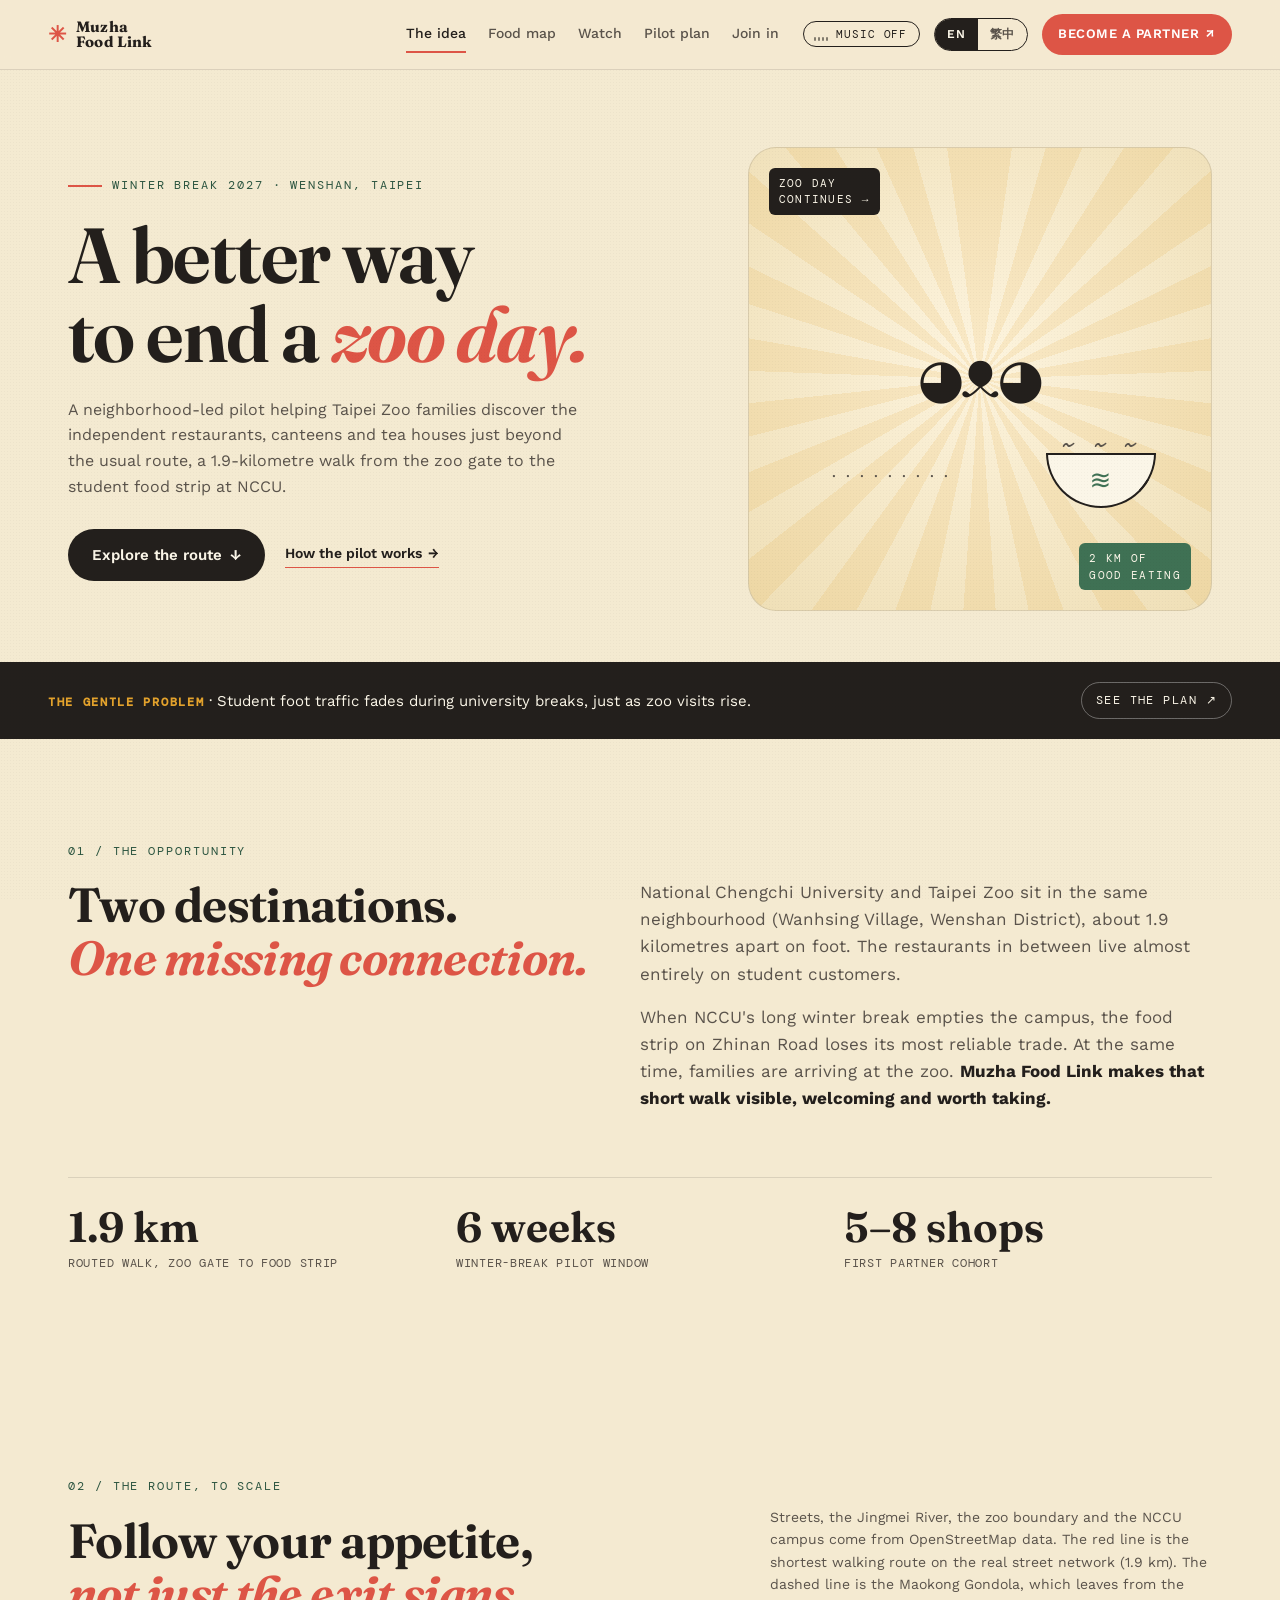
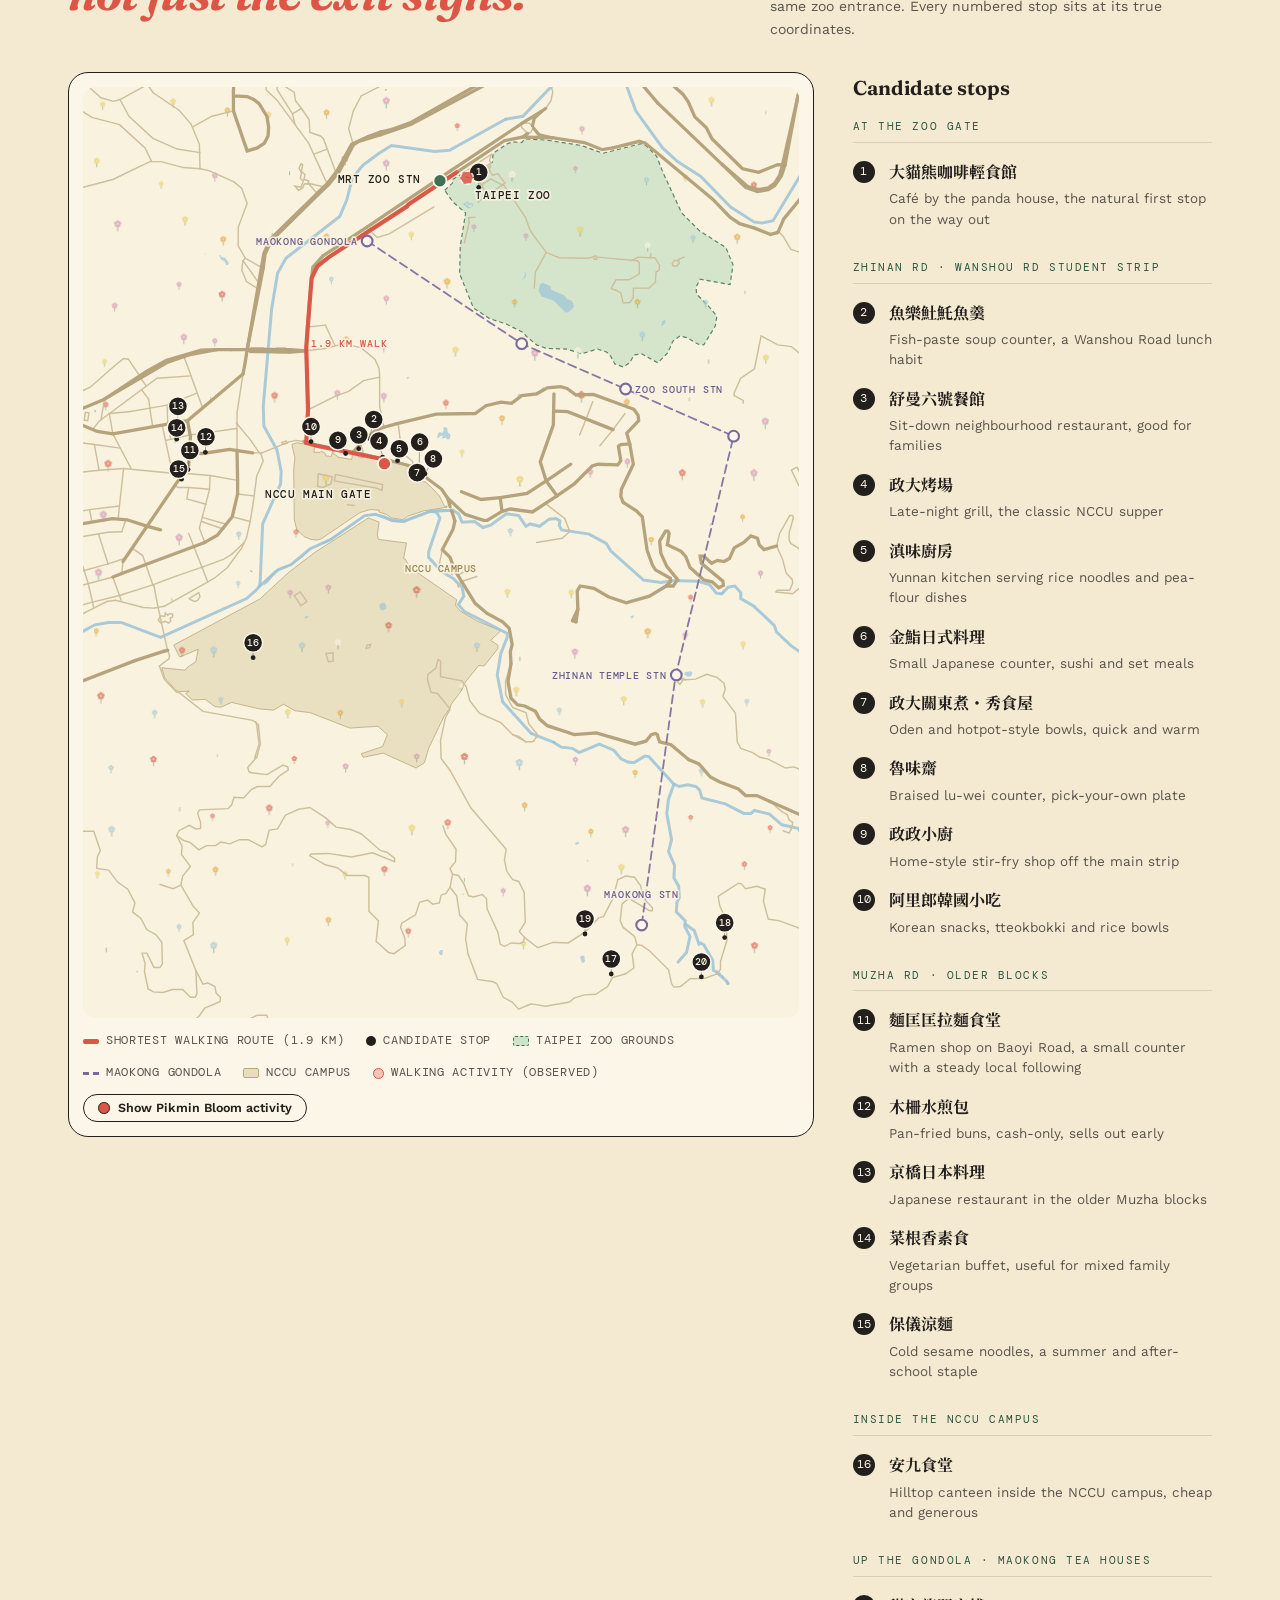
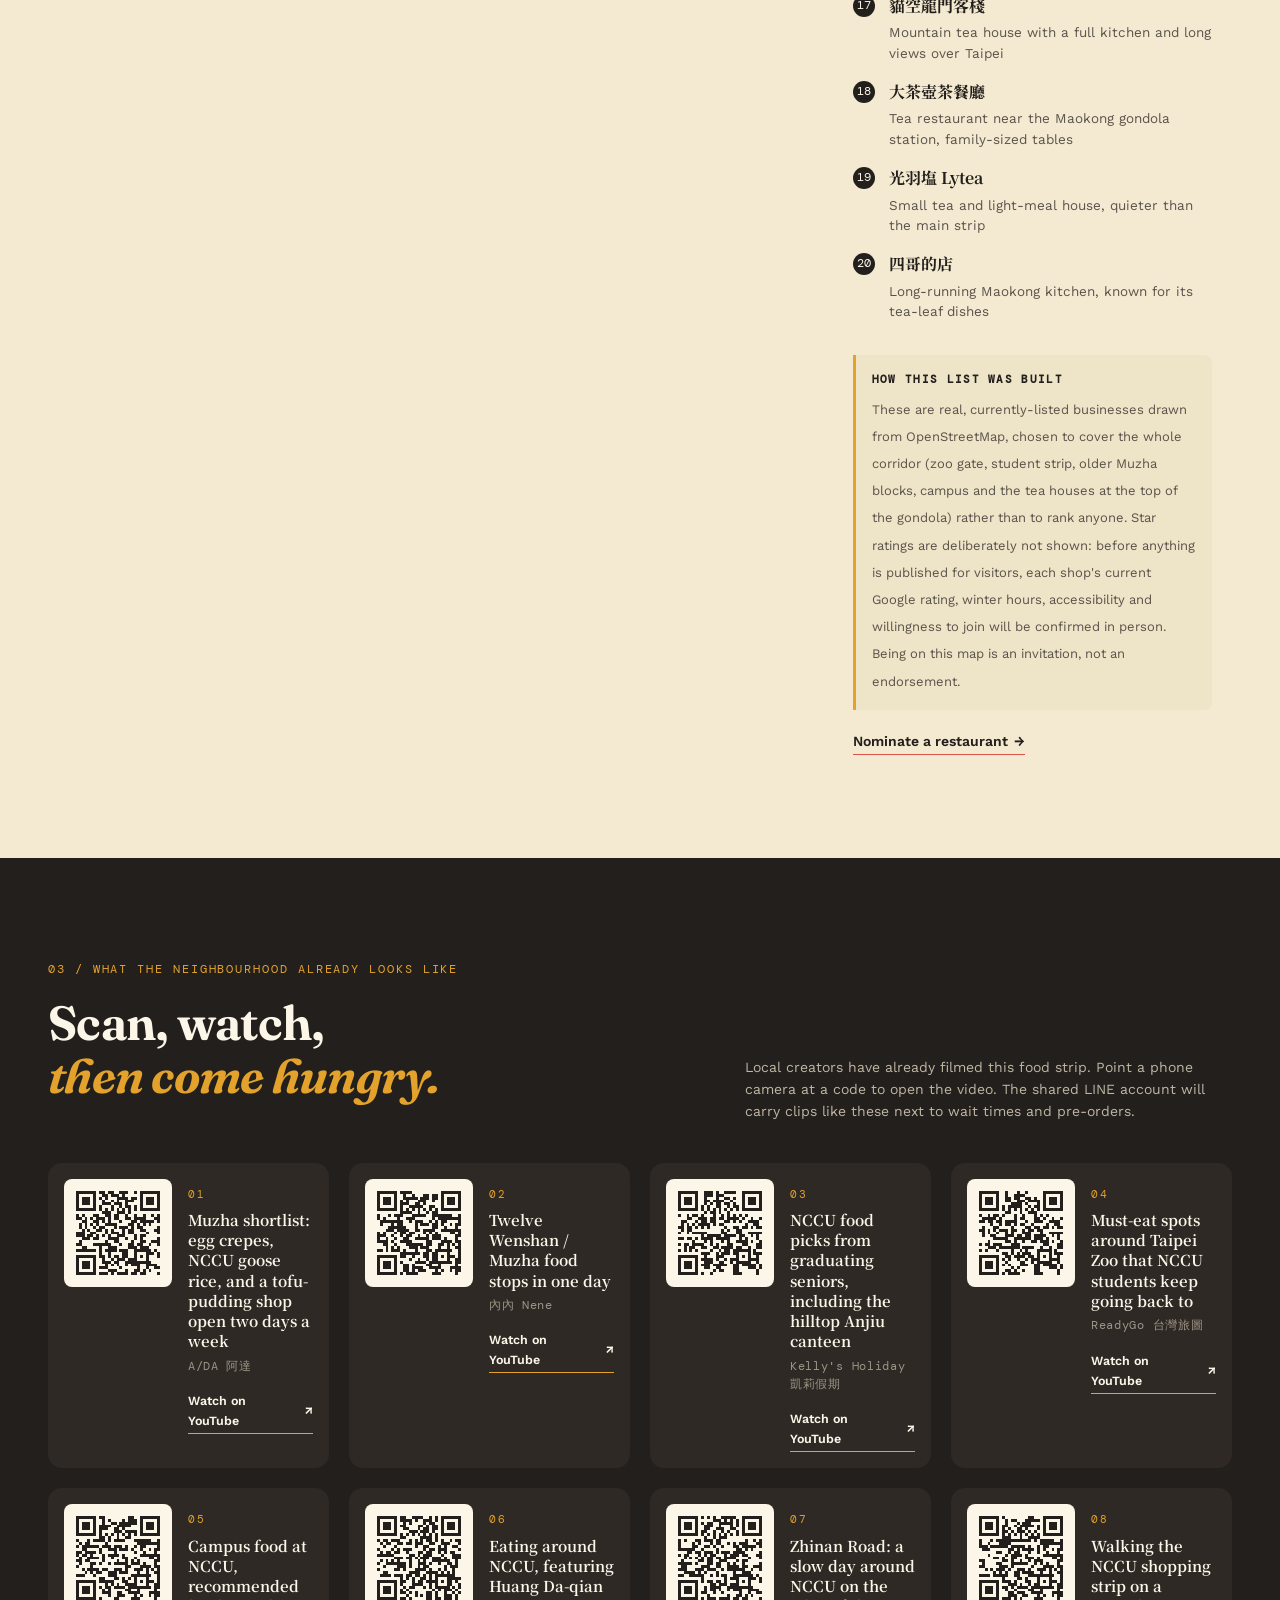
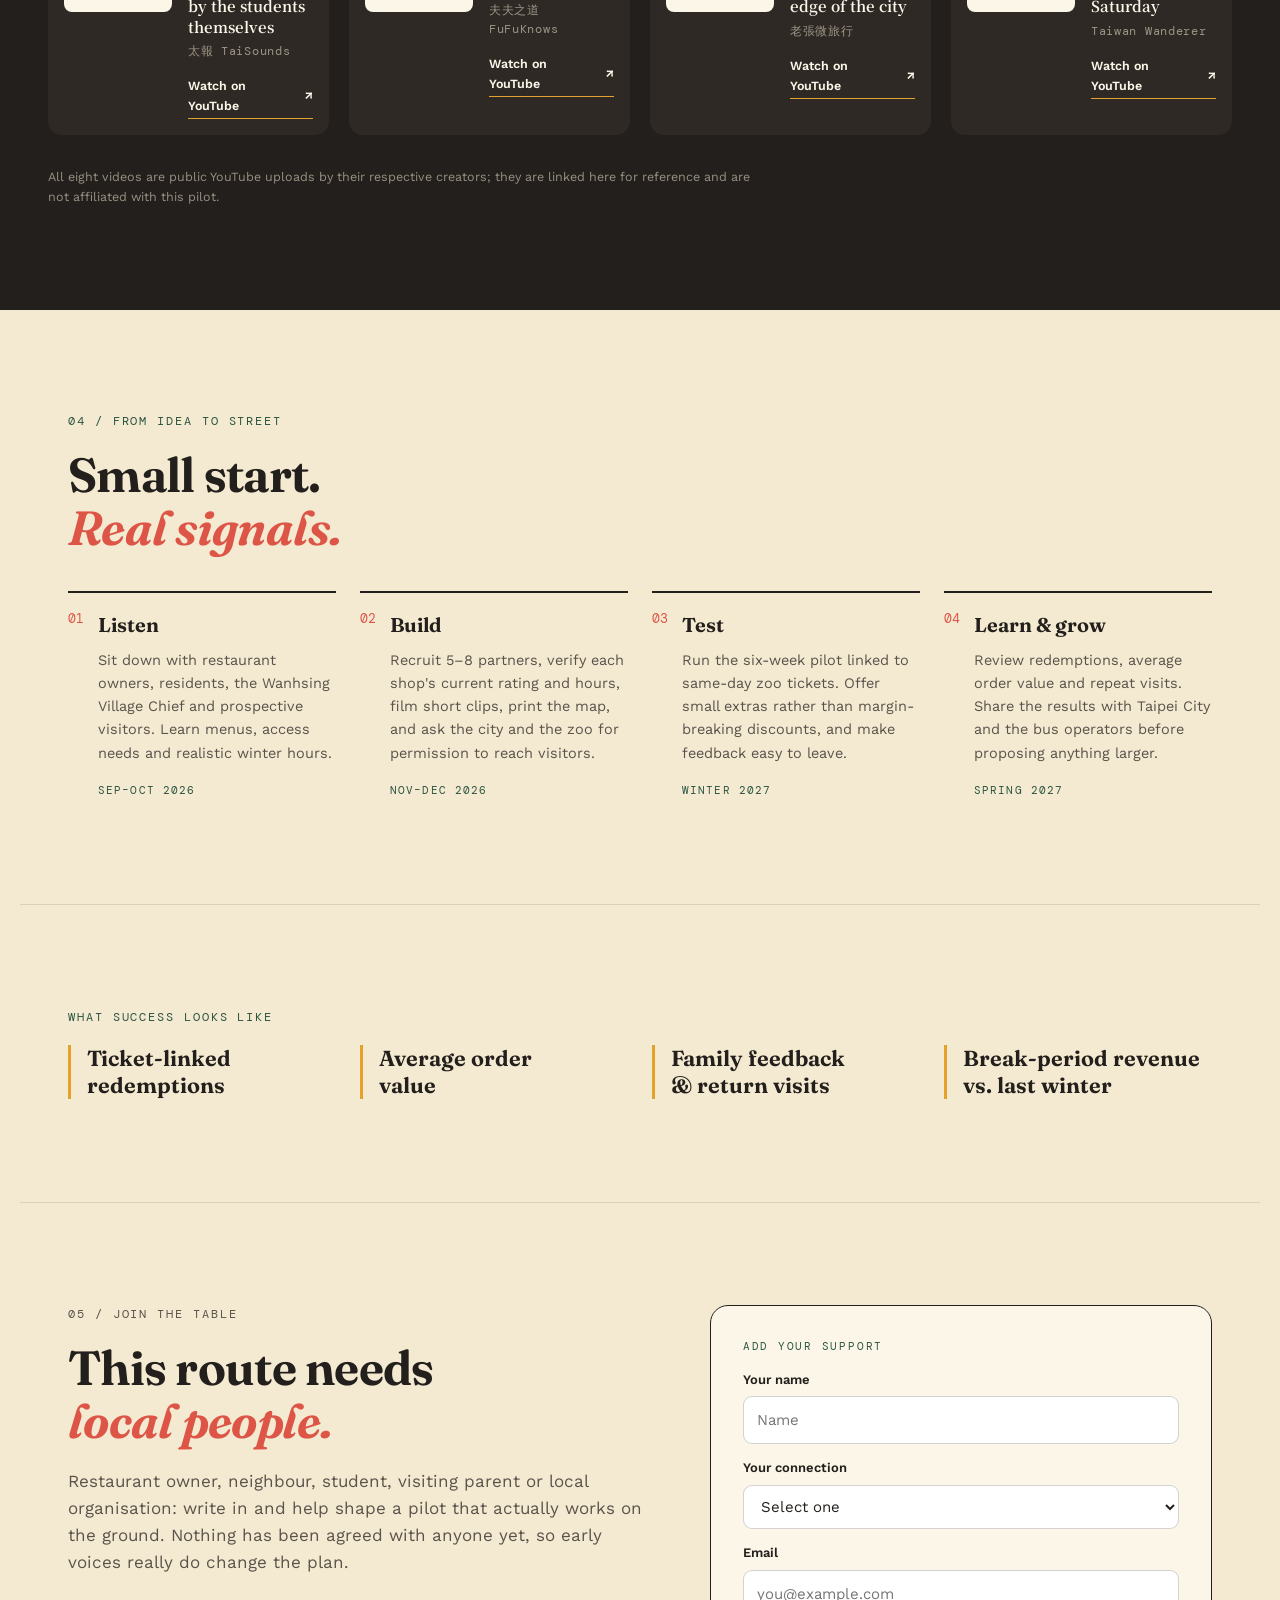
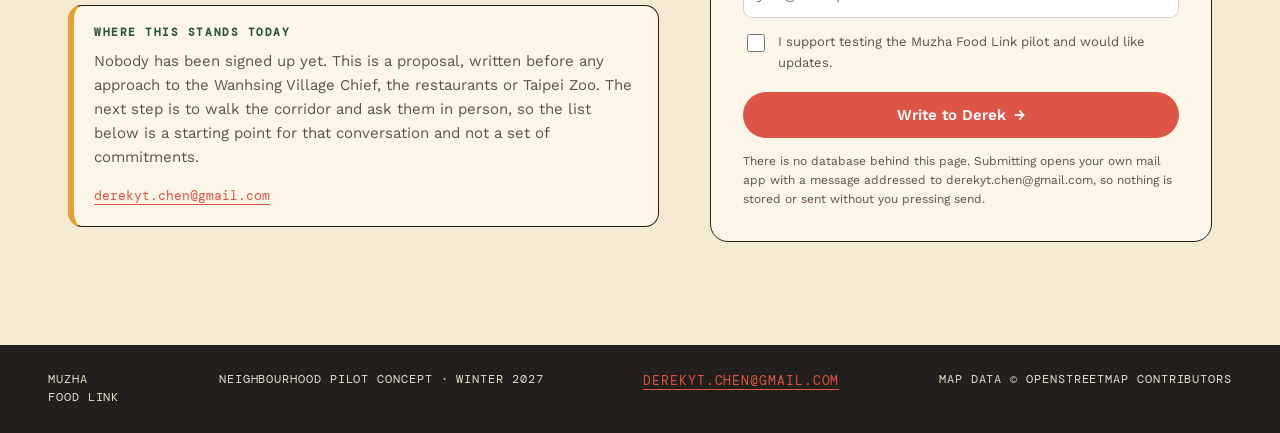
==== index.html @ 3ce07b62 "Add files via upload" ====
<!doctype html>
<html lang="en">
<head>
  <meta charset="UTF-8" />
  <meta name="viewport" content="width=device-width, initial-scale=1.0" />
  <meta name="description" content="A community pilot connecting Taipei Zoo visitors with Muzha's independent restaurants near NCCU." />
  <title>Muzha Food Link · 木柵食旅連線</title>
  <link rel="preconnect" href="https://fonts.googleapis.com" />
  <link rel="preconnect" href="https://fonts.gstatic.com" crossorigin />
  <link href="https://fonts.googleapis.com/css2?family=DM+Mono:wght@400;500&family=Fraunces:opsz,wght@9..144,500;9..144,650;9..144,700&family=Nanum+Pen+Script&family=Noto+Serif+TC:wght@500;700&family=Work+Sans:wght@400;500;600;700&display=swap" rel="stylesheet" />
  <link rel="stylesheet" href="styles.css?v=7" />
</head>
<body>
  <div class="grain" aria-hidden="true"></div>

  <header class="site-header">
    <a class="brand" href="#top"><span class="brand-sun">✳</span><span class="brand-name" data-i18n="brand"></span></a>
    <nav aria-label="Primary">
      <a href="#idea" data-i18n="nav.idea"></a>
      <a href="#map" data-i18n="nav.map"></a>
      <a href="#watch" data-i18n="nav.watch"></a>
      <a href="#plan" data-i18n="nav.plan"></a>
      <a href="#join" data-i18n="nav.join"></a>
    </nav>
    <div class="header-right">
      <button type="button" id="audio-toggle" class="audio-btn" aria-pressed="false" data-i18n-aria-label="audio.label" data-i18n-title="audio.hint">
        <span class="audio-wave" aria-hidden="true"><i></i><i></i><i></i><i></i></span>
        <span class="audio-text" data-i18n="audio.off"></span>
      </button>
      <div class="lang-switch" role="group" data-i18n-aria-label="lang.label">
        <button type="button" data-lang="en" class="is-on">EN</button>
        <button type="button" data-lang="zh">繁中</button>
      </div>
      <a class="header-cta" href="#join"><span data-i18n="cta.partner"></span> <span aria-hidden="true">↗</span></a>
    </div>
  </header>

  <main id="top">
    <section class="hero" id="idea">
      <div class="hero-copy">
        <p class="eyebrow"><span></span> <span data-i18n="hero.eyebrow"></span></p>
        <h1 data-i18n="hero.h1"></h1>
        <p class="hero-intro" data-i18n="hero.intro"></p>
        <div class="hero-actions">
          <a class="button button-ink" href="#map"><span data-i18n="hero.btn1"></span> <span aria-hidden="true">↓</span></a>
          <a class="text-link" href="#plan"><span data-i18n="hero.btn2"></span> <span aria-hidden="true">→</span></a>
        </div>
      </div>
      <div class="hero-art" aria-hidden="true">
        <div class="rays"></div>
        <div class="hero-label label-top" data-i18n="hero.tag1"></div>
        <div class="panda">◕ᴥ◕</div>
        <div class="noodle-bowl"><div class="steam s1">~</div><div class="steam s2">~</div><div class="steam s3">~</div><span>≋</span></div>
        <div class="path-dots">· · · · · · · · ·</div>
        <div class="hero-label label-bottom" data-i18n="hero.tag2"></div>
      </div>
    </section>

    <section class="problem-strip">
      <p><b data-i18n="strip.label"></b> · <span data-i18n="strip.text"></span></p>
      <a href="#plan"><span data-i18n="strip.cta"></span> <span aria-hidden="true">↗</span></a>
    </section>

    <section class="story section" aria-labelledby="story-title">
      <div class="section-kicker" data-i18n="story.kicker"></div>
      <div class="story-layout">
        <h2 id="story-title" data-i18n="story.h2"></h2>
        <div class="story-body">
          <p data-i18n="story.p1"></p>
          <p data-i18n="story.p2"></p>
        </div>
      </div>
      <div class="stat-row">
        <div><strong data-i18n="story.s1v"></strong><span data-i18n="story.s1l"></span></div>
        <div><strong data-i18n="story.s2v"></strong><span data-i18n="story.s2l"></span></div>
        <div><strong data-i18n="story.s3v"></strong><span data-i18n="story.s3l"></span></div>
      </div>
    </section>

    <section class="map-section section" id="map" aria-labelledby="map-title">
      <div class="map-heading">
        <div><p class="section-kicker" data-i18n="map.kicker"></p><h2 id="map-title" data-i18n="map.h2"></h2></div>
        <p class="map-sub" data-i18n="map.sub"></p>
      </div>

      <div class="map-shell">
        <div class="map-canvas">
          <svg class="food-map" viewBox="0 0 1200 1559" role="img" aria-labelledby="map-svg-title map-svg-desc">
            <title id="map-svg-title" data-i18n="map.svgTitle"></title>
            <desc id="map-svg-desc" data-i18n="map.svgDesc"></desc>
            <rect width="1200" height="1559" fill="none"/>
<g class="m-campus"><path d="M536 725L544 719L571 710L610 704L610 702L606 703L597 685L583 670L573 661L571 662L554 652L560 643L536 632L473 618L469 621L463 621L460 615L452 614L450 624L426 620L426 618L420 615L421 608L419 607L416 619L407 618L405 613L399 610L397 612L387 612L388 601L358 596L350 599L355 621L353 641L354 725L358 741L370 753L382 758L392 759L399 757L464 713L481 708L496 709L496 712L508 716L517 722L536 725Z"/><path d="M161 1013L178 1012L172 1016L183 1027L205 1026L221 1038L231 1039L249 1031L296 1042L319 1044L336 1034L355 1045L380 1048L447 1074L494 1071L510 1085L502 1105L466 1117L470 1123L503 1116L558 1141L572 1132L579 1108L605 1054L615 1040L617 1034L635 1010L639 999L663 969L672 970L695 941L695 935L683 927L700 911L661 895L632 878L624 868L626 859L548 805L540 791L537 790L542 764L495 758L493 750L496 729L478 722L388 780L346 812L296 858L152 935L162 955L193 942L189 963L175 972L171 977L132 973L137 990L155 1010L161 1013Z"/></g>
<path class="m-zoo" d="M606 173L619 161L619 155L633 147L647 152L684 127L686 126L687 111L711 95L720 92L735 93L740 87L777 89L835 98L871 111L935 95L943 98L961 116L972 144L1003 211L1033 241L1077 269L1089 298L1084 331L1034 322L1027 335L1028 347L1048 367L1062 384L1059 401L1040 432L1031 431L1012 420L1000 417L988 426L980 445L963 462L936 447L923 449L916 462L905 469L891 464L884 451L877 444L862 439L835 447L810 439L777 438L760 432L743 418L737 411L709 397L681 388L654 370L631 313L632 267L641 211L620 193L606 173Z"/>
<g class="m-water"><path class="m-lake" d="M766 330L763 340L768 351L789 358L795 365L809 378L815 376L823 368L819 358L811 355L806 349L785 340L783 334L771 328L766 330Z"/><path class="m-lake" d="M837 1455L840 1456L841 1465L839 1467L836 1467L833 1459L833 1457L837 1455Z"/><path class="m-lake" d="M781 1493L781 1493Z"/><path class="m-lake" d="M459 646L463 646L460 644L459 646Z"/><path class="m-lake" d="M1018 979L1009 980L1007 984L1013 988L1019 987L1021 981L1018 979Z"/><path class="m-lake" d="M372 887L371 889L374 891L379 886L372 887Z"/><path class="m-lake" d="M641 195L642 192L644 192L648 195L653 195L655 198L647 204L636 196L640 194L643 198L645 198L647 202L650 201L653 197L646 198L645 195L641 195Z"/><path class="m-lake" d="M497 866L502 864L505 864L508 869L508 874L503 877L499 876L497 872L497 866Z"/><path class="m-lake" d="M599 1446L603 1446L602 1454L598 1454L596 1450L599 1446Z"/><path class="m-lake" d="M739 310L742 311L742 318L735 325L741 314L739 310Z"/><path class="m-lake" d="M636 1354L636 1351L637 1351L639 1352L636 1354Z"/><path class="m-lake" d="M603 572L605 570L610 571L611 578L616 583L614 590L610 590L608 587L603 589L601 588L603 585L601 584L595 588L593 587L595 580L598 578L602 580L605 573L603 572Z"/><path class="m-lake" d="M970 393L969 400L971 400L976 395L976 391L974 390L970 393Z"/><path class="m-lake" d="M38 1523L39 1524L38 1523Z"/><path class="m-lake" d="M90 1480L89 1483L92 1484L92 1481L90 1480Z"/><path class="m-lake" d="M238 286L232 285L230 281L228 282L232 290L237 292L240 298L243 298L244 294L238 286Z"/><path class="m-lake" d="M205 279L206 281L204 280L205 279Z"/><path class="m-lake" d="M544 485L542 488L543 489L547 487L544 485Z"/><path class="m-lake" d="M824 1267L826 1270L832 1267L829 1264L824 1267Z"/><path class="m-lake" d="M845 1294L846 1295L847 1298L844 1297L845 1294Z"/><path class="m-lake" d="M276 10L278 9L277 8L276 10Z"/><path class="m-lake" d="M774 503L771 503L768 505L768 507L774 503Z"/><path class="m-lake" d="M728 518L728 516L731 514L734 515L728 518Z"/><path class="m-lake" d="M922 885L917 887L919 891L923 888L922 885Z"/><path class="m-lake" d="M282 134L283 140L282 134Z"/><path class="m-lake" d="M306 825L321 810L336 803L348 799L370 783L377 775L417 755L473 717L490 715L504 717L521 725L536 726L544 722L578 710L594 707L612 707L612 711L597 710L581 712L547 724L539 730L517 729L498 718L480 717L473 719L410 763L390 769L379 776L369 787L350 801L327 810L321 815L313 827L303 836L306 825Z"/><path d="M708 54L614 106L589 108L517 98L496 111L469 131L451 153L442 189L430 217L340 287L326 312L316 372L302 535L303 568L325 608L332 644L331 665L301 732L297 825L296 836L290 843L274 857L130 922L64 897L43 897L20 901L-79 955L-101 961L-123 962L-194 943L-208 944L-217 951L-242 989L-253 1056L-259 1069"/><path d="M3356 -224L3348 -242L3332 -246L3317 -256L3296 -285L3261 -305L3250 -326L3221 -349L3203 -374L3184 -384L3166 -400L3138 -412L3121 -413L3091 -402L3076 -392L3006 -369L2990 -356L2988 -320L2980 -307L2956 -289L2923 -276L2886 -275L2810 -290L2763 -294L2703 -325L2652 -330L2608 -320L2593 -278L2564 -229L2512 -189L2484 -149L2468 -143L2457 -145L2446 -157L2437 -206L2408 -212L2386 -201L2368 -180L2349 -124L2326 -91L2231 5L2224 22L2225 40L2166 111L2149 109L2102 93L1954 79L1936 72L1929 64L1908 55L1895 61L1826 71L1794 95L1769 102L1705 108L1689 113L1673 114L1633 100L1573 95L1541 76L1478 24L1440 -1L1392 -28L1365 -35L1326 -67L1292 -102L1269 -104L1253 -94L1253 -64L1223 -10L1212 31L1207 70L1212 105L1209 136L1156 224L1137 228L1124 226L1085 201L1035 150L996 125L971 102L926 40L903 -23L893 -33L849 -37L804 -21L737 49L708 54"/><path d="M983 828L968 830L939 826L884 777L877 765L848 749L802 742L798 735L799 727L793 723L781 724L765 736L749 732L742 736L730 718L709 715L683 734L670 738L656 728L635 729L629 715L620 709L582 711"/><path d="M789 1098L761 1087"/><path d="M751 1083L703 1030L694 985L700 949L711 921L710 915L639 879L629 867L638 853L635 838L621 824L600 811L579 788L579 779L598 722L592 712L582 711"/><path d="M997 1466L1011 1450L1017 1423L1008 1406L1009 1397L994 1382L995 1366L999 1358L998 1339L990 1325L991 1304L981 1281L986 1261L978 1217L981 1193L990 1168"/><path d="M1062 1483L1056 1480L1055 1463L1040 1437L1035 1434L1032 1436L1024 1413L1010 1403"/><path d="M1715 1376L1705 1367L1690 1364L1627 1363L1586 1353L1580 1350L1573 1337L1552 1334L1538 1319L1527 1324L1521 1316L1509 1313L1496 1315L1491 1312L1488 1304L1475 1305L1459 1297L1445 1301L1410 1286L1367 1295L1353 1285L1332 1280L1309 1292L1288 1294L1267 1278L1215 1270L1198 1242L1171 1236L1150 1218L1125 1212L1119 1217L1107 1217L1076 1201L1037 1191L1033 1178L1027 1172L1013 1169L999 1172L990 1168L948 1122L941 1121L923 1132L913 1131L902 1126L889 1111L865 1101L831 1115L820 1108L801 1106L789 1098"/><path d="M582 711L537 728L518 726L490 716L472 718L415 758L380 774L349 800L327 809L296 836"/><path d="M1222 961L1186 936L1162 913L1158 902L1124 870L1102 857L1102 847L1092 836L1081 838L1073 846"/><path d="M987 827L983 828"/><path d="M994 827L987 827"/><path d="M998 827L994 827"/><path d="M1070 849L1061 848L1050 834L1031 828L998 827"/><path d="M1073 846L1070 849"/><path d="M761 1087L751 1083"/><path d="M1079 1499L1071 1491"/><path d="M1066 1486L1062 1483"/><path d="M1066 1487L1066 1486"/><path d="M1071 1491L1066 1487"/><path d="M1080 1502L1079 1499"/><path d="M1081 1502L1080 1502"/></g>
<g class="m-flora"><g transform="translate(1053,32) scale(0.82)"><path class="m-stem" d="M0 0 0 -11"/><g fill="#e8cf5a"><circle cx="0.00" cy="-16.00" r="3.0"/><circle cx="3.33" cy="-13.58" r="3.0"/><circle cx="2.06" cy="-9.67" r="3.0"/><circle cx="-2.06" cy="-9.67" r="3.0"/><circle cx="-3.33" cy="-13.58" r="3.0"/></g><circle cx="0" cy="-12.5" r="1.5" fill="#f6e4a6"/></g><g transform="translate(702,565) scale(0.81)"><path class="m-stem" d="M0 0 0 -11"/><g fill="#e3a22c"><circle cx="0.00" cy="-16.00" r="3.0"/><circle cx="3.33" cy="-13.58" r="3.0"/><circle cx="2.06" cy="-9.67" r="3.0"/><circle cx="-2.06" cy="-9.67" r="3.0"/><circle cx="-3.33" cy="-13.58" r="3.0"/></g><circle cx="0" cy="-12.5" r="1.5" fill="#f6e4a6"/></g><g transform="translate(545,1424) scale(0.79)"><path class="m-stem" d="M0 0 0 -11"/><g fill="#dd5546"><circle cx="0.00" cy="-16.00" r="3.0"/><circle cx="3.33" cy="-13.58" r="3.0"/><circle cx="2.06" cy="-9.67" r="3.0"/><circle cx="-2.06" cy="-9.67" r="3.0"/><circle cx="-3.33" cy="-13.58" r="3.0"/></g><circle cx="0" cy="-12.5" r="1.5" fill="#f6e4a6"/></g><g transform="translate(321,528) scale(0.90)"><path class="m-stem" d="M0 0 0 -11"/><g fill="#dd5546"><circle cx="0.00" cy="-16.00" r="3.0"/><circle cx="3.33" cy="-13.58" r="3.0"/><circle cx="2.06" cy="-9.67" r="3.0"/><circle cx="-2.06" cy="-9.67" r="3.0"/><circle cx="-3.33" cy="-13.58" r="3.0"/></g><circle cx="0" cy="-12.5" r="1.5" fill="#f6e4a6"/></g><g transform="translate(219,1450) scale(0.96)"><path class="m-stem" d="M0 0 0 -11"/><g fill="#9dc4d8"><circle cx="0.00" cy="-16.00" r="3.0"/><circle cx="3.33" cy="-13.58" r="3.0"/><circle cx="2.06" cy="-9.67" r="3.0"/><circle cx="-2.06" cy="-9.67" r="3.0"/><circle cx="-3.33" cy="-13.58" r="3.0"/></g><circle cx="0" cy="-12.5" r="1.5" fill="#f6e4a6"/></g><g transform="translate(611,1243) scale(0.87)"><path class="m-stem" d="M0 0 0 -11"/><g fill="#dd5546"><circle cx="0.00" cy="-16.00" r="3.0"/><circle cx="3.33" cy="-13.58" r="3.0"/><circle cx="2.06" cy="-9.67" r="3.0"/><circle cx="-2.06" cy="-9.67" r="3.0"/><circle cx="-3.33" cy="-13.58" r="3.0"/></g><circle cx="0" cy="-12.5" r="1.5" fill="#f6e4a6"/></g><g transform="translate(512,913) scale(0.90)"><path class="m-stem" d="M0 0 0 -11"/><g fill="#dd5546"><circle cx="0.00" cy="-16.00" r="3.0"/><circle cx="3.33" cy="-13.58" r="3.0"/><circle cx="2.06" cy="-9.67" r="3.0"/><circle cx="-2.06" cy="-9.67" r="3.0"/><circle cx="-3.33" cy="-13.58" r="3.0"/></g><circle cx="0" cy="-12.5" r="1.5" fill="#f6e4a6"/></g><g transform="translate(1009,927) scale(0.72)"><path class="m-stem" d="M0 0 0 -11"/><g fill="#cf8fb4"><circle cx="0.00" cy="-16.00" r="3.0"/><circle cx="3.33" cy="-13.58" r="3.0"/><circle cx="2.06" cy="-9.67" r="3.0"/><circle cx="-2.06" cy="-9.67" r="3.0"/><circle cx="-3.33" cy="-13.58" r="3.0"/></g><circle cx="0" cy="-12.5" r="1.5" fill="#f6e4a6"/></g><g transform="translate(1125,1450) scale(0.94)"><path class="m-stem" d="M0 0 0 -11"/><g fill="#dd5546"><circle cx="0.00" cy="-16.00" r="3.0"/><circle cx="3.33" cy="-13.58" r="3.0"/><circle cx="2.06" cy="-9.67" r="3.0"/><circle cx="-2.06" cy="-9.67" r="3.0"/><circle cx="-3.33" cy="-13.58" r="3.0"/></g><circle cx="0" cy="-12.5" r="1.5" fill="#f6e4a6"/></g><g transform="translate(610,337) scale(0.90)"><path class="m-stem" d="M0 0 0 -11"/><g fill="#e3a22c"><circle cx="0.00" cy="-16.00" r="3.0"/><circle cx="3.33" cy="-13.58" r="3.0"/><circle cx="2.06" cy="-9.67" r="3.0"/><circle cx="-2.06" cy="-9.67" r="3.0"/><circle cx="-3.33" cy="-13.58" r="3.0"/></g><circle cx="0" cy="-12.5" r="1.5" fill="#f6e4a6"/></g><g transform="translate(22,920) scale(0.71)"><path class="m-stem" d="M0 0 0 -11"/><g fill="#e3a22c"><circle cx="0.00" cy="-16.00" r="3.0"/><circle cx="3.33" cy="-13.58" r="3.0"/><circle cx="2.06" cy="-9.67" r="3.0"/><circle cx="-2.06" cy="-9.67" r="3.0"/><circle cx="-3.33" cy="-13.58" r="3.0"/></g><circle cx="0" cy="-12.5" r="1.5" fill="#f6e4a6"/></g><g transform="translate(407,667) scale(0.99)"><path class="m-stem" d="M0 0 0 -11"/><g fill="#e8cf5a"><circle cx="0.00" cy="-16.00" r="3.0"/><circle cx="3.33" cy="-13.58" r="3.0"/><circle cx="2.06" cy="-9.67" r="3.0"/><circle cx="-2.06" cy="-9.67" r="3.0"/><circle cx="-3.33" cy="-13.58" r="3.0"/></g><circle cx="0" cy="-12.5" r="1.5" fill="#f6e4a6"/></g><g transform="translate(58,241) scale(0.94)"><path class="m-stem" d="M0 0 0 -11"/><g fill="#cf8fb4"><circle cx="0.00" cy="-16.00" r="3.0"/><circle cx="3.33" cy="-13.58" r="3.0"/><circle cx="2.06" cy="-9.67" r="3.0"/><circle cx="-2.06" cy="-9.67" r="3.0"/><circle cx="-3.33" cy="-13.58" r="3.0"/></g><circle cx="0" cy="-12.5" r="1.5" fill="#f6e4a6"/></g><g transform="translate(608,539) scale(0.80)"><path class="m-stem" d="M0 0 0 -11"/><g fill="#dd5546"><circle cx="0.00" cy="-16.00" r="3.0"/><circle cx="3.33" cy="-13.58" r="3.0"/><circle cx="2.06" cy="-9.67" r="3.0"/><circle cx="-2.06" cy="-9.67" r="3.0"/><circle cx="-3.33" cy="-13.58" r="3.0"/></g><circle cx="0" cy="-12.5" r="1.5" fill="#f6e4a6"/></g><g transform="translate(1106,942) scale(0.73)"><path class="m-stem" d="M0 0 0 -11"/><g fill="#e8cf5a"><circle cx="0.00" cy="-16.00" r="3.0"/><circle cx="3.33" cy="-13.58" r="3.0"/><circle cx="2.06" cy="-9.67" r="3.0"/><circle cx="-2.06" cy="-9.67" r="3.0"/><circle cx="-3.33" cy="-13.58" r="3.0"/></g><circle cx="0" cy="-12.5" r="1.5" fill="#f6e4a6"/></g><g transform="translate(166,954) scale(0.85)"><path class="m-stem" d="M0 0 0 -11"/><g fill="#dd5546"><circle cx="0.00" cy="-16.00" r="3.0"/><circle cx="3.33" cy="-13.58" r="3.0"/><circle cx="2.06" cy="-9.67" r="3.0"/><circle cx="-2.06" cy="-9.67" r="3.0"/><circle cx="-3.33" cy="-13.58" r="3.0"/></g><circle cx="0" cy="-12.5" r="1.5" fill="#f6e4a6"/></g><g transform="translate(439,1327) scale(0.70)"><path class="m-stem" d="M0 0 0 -11"/><g fill="#e8cf5a"><circle cx="0.00" cy="-16.00" r="3.0"/><circle cx="3.33" cy="-13.58" r="3.0"/><circle cx="2.06" cy="-9.67" r="3.0"/><circle cx="-2.06" cy="-9.67" r="3.0"/><circle cx="-3.33" cy="-13.58" r="3.0"/></g><circle cx="0" cy="-12.5" r="1.5" fill="#f6e4a6"/></g><g transform="translate(944,164) scale(0.68)"><path class="m-stem" d="M0 0 0 -11"/><g fill="#9dc4d8"><circle cx="0.00" cy="-16.00" r="3.0"/><circle cx="3.33" cy="-13.58" r="3.0"/><circle cx="2.06" cy="-9.67" r="3.0"/><circle cx="-2.06" cy="-9.67" r="3.0"/><circle cx="-3.33" cy="-13.58" r="3.0"/></g><circle cx="0" cy="-12.5" r="1.5" fill="#f6e4a6"/></g><g transform="translate(639,1331) scale(0.87)"><path class="m-stem" d="M0 0 0 -11"/><g fill="#fbf6e8"><circle cx="0.00" cy="-16.00" r="3.0"/><circle cx="3.33" cy="-13.58" r="3.0"/><circle cx="2.06" cy="-9.67" r="3.0"/><circle cx="-2.06" cy="-9.67" r="3.0"/><circle cx="-3.33" cy="-13.58" r="3.0"/></g><circle cx="0" cy="-12.5" r="1.5" fill="#f6e4a6"/></g><g transform="translate(550,256) scale(0.74)"><path class="m-stem" d="M0 0 0 -11"/><g fill="#e8cf5a"><circle cx="0.00" cy="-16.00" r="3.0"/><circle cx="3.33" cy="-13.58" r="3.0"/><circle cx="2.06" cy="-9.67" r="3.0"/><circle cx="-2.06" cy="-9.67" r="3.0"/><circle cx="-3.33" cy="-13.58" r="3.0"/></g><circle cx="0" cy="-12.5" r="1.5" fill="#f6e4a6"/></g><g transform="translate(798,1052) scale(0.67)"><path class="m-stem" d="M0 0 0 -11"/><g fill="#9dc4d8"><circle cx="0.00" cy="-16.00" r="3.0"/><circle cx="3.33" cy="-13.58" r="3.0"/><circle cx="2.06" cy="-9.67" r="3.0"/><circle cx="-2.06" cy="-9.67" r="3.0"/><circle cx="-3.33" cy="-13.58" r="3.0"/></g><circle cx="0" cy="-12.5" r="1.5" fill="#f6e4a6"/></g><g transform="translate(1149,1121) scale(0.64)"><path class="m-stem" d="M0 0 0 -11"/><g fill="#cf8fb4"><circle cx="0.00" cy="-16.00" r="3.0"/><circle cx="3.33" cy="-13.58" r="3.0"/><circle cx="2.06" cy="-9.67" r="3.0"/><circle cx="-2.06" cy="-9.67" r="3.0"/><circle cx="-3.33" cy="-13.58" r="3.0"/></g><circle cx="0" cy="-12.5" r="1.5" fill="#f6e4a6"/></g><g transform="translate(39,1449) scale(0.99)"><path class="m-stem" d="M0 0 0 -11"/><g fill="#fbf6e8"><circle cx="0.00" cy="-16.00" r="3.0"/><circle cx="3.33" cy="-13.58" r="3.0"/><circle cx="2.06" cy="-9.67" r="3.0"/><circle cx="-2.06" cy="-9.67" r="3.0"/><circle cx="-3.33" cy="-13.58" r="3.0"/></g><circle cx="0" cy="-12.5" r="1.5" fill="#f6e4a6"/></g><g transform="translate(118,1137) scale(0.88)"><path class="m-stem" d="M0 0 0 -11"/><g fill="#dd5546"><circle cx="0.00" cy="-16.00" r="3.0"/><circle cx="3.33" cy="-13.58" r="3.0"/><circle cx="2.06" cy="-9.67" r="3.0"/><circle cx="-2.06" cy="-9.67" r="3.0"/><circle cx="-3.33" cy="-13.58" r="3.0"/></g><circle cx="0" cy="-12.5" r="1.5" fill="#f6e4a6"/></g><g transform="translate(171,232) scale(0.81)"><path class="m-stem" d="M0 0 0 -11"/><g fill="#e8cf5a"><circle cx="0.00" cy="-16.00" r="3.0"/><circle cx="3.33" cy="-13.58" r="3.0"/><circle cx="2.06" cy="-9.67" r="3.0"/><circle cx="-2.06" cy="-9.67" r="3.0"/><circle cx="-3.33" cy="-13.58" r="3.0"/></g><circle cx="0" cy="-12.5" r="1.5" fill="#f6e4a6"/></g><g transform="translate(726,1020) scale(0.82)"><path class="m-stem" d="M0 0 0 -11"/><g fill="#e8cf5a"><circle cx="0.00" cy="-16.00" r="3.0"/><circle cx="3.33" cy="-13.58" r="3.0"/><circle cx="2.06" cy="-9.67" r="3.0"/><circle cx="-2.06" cy="-9.67" r="3.0"/><circle cx="-3.33" cy="-13.58" r="3.0"/></g><circle cx="0" cy="-12.5" r="1.5" fill="#f6e4a6"/></g><g transform="translate(440,1148) scale(0.80)"><path class="m-stem" d="M0 0 0 -11"/><g fill="#cf8fb4"><circle cx="0.00" cy="-16.00" r="3.0"/><circle cx="3.33" cy="-13.58" r="3.0"/><circle cx="2.06" cy="-9.67" r="3.0"/><circle cx="-2.06" cy="-9.67" r="3.0"/><circle cx="-3.33" cy="-13.58" r="3.0"/></g><circle cx="0" cy="-12.5" r="1.5" fill="#f6e4a6"/></g><g transform="translate(559,855) scale(1.00)"><path class="m-stem" d="M0 0 0 -11"/><g fill="#dd5546"><circle cx="0.00" cy="-16.00" r="3.0"/><circle cx="3.33" cy="-13.58" r="3.0"/><circle cx="2.06" cy="-9.67" r="3.0"/><circle cx="-2.06" cy="-9.67" r="3.0"/><circle cx="-3.33" cy="-13.58" r="3.0"/></g><circle cx="0" cy="-12.5" r="1.5" fill="#f6e4a6"/></g><g transform="translate(716,752) scale(0.70)"><path class="m-stem" d="M0 0 0 -11"/><g fill="#9dc4d8"><circle cx="0.00" cy="-16.00" r="3.0"/><circle cx="3.33" cy="-13.58" r="3.0"/><circle cx="2.06" cy="-9.67" r="3.0"/><circle cx="-2.06" cy="-9.67" r="3.0"/><circle cx="-3.33" cy="-13.58" r="3.0"/></g><circle cx="0" cy="-12.5" r="1.5" fill="#f6e4a6"/></g><g transform="translate(42,643) scale(0.98)"><path class="m-stem" d="M0 0 0 -11"/><g fill="#dd5546"><circle cx="0.00" cy="-16.00" r="3.0"/><circle cx="3.33" cy="-13.58" r="3.0"/><circle cx="2.06" cy="-9.67" r="3.0"/><circle cx="-2.06" cy="-9.67" r="3.0"/><circle cx="-3.33" cy="-13.58" r="3.0"/></g><circle cx="0" cy="-12.5" r="1.5" fill="#f6e4a6"/></g><g transform="translate(38,541) scale(0.73)"><path class="m-stem" d="M0 0 0 -11"/><g fill="#dd5546"><circle cx="0.00" cy="-16.00" r="3.0"/><circle cx="3.33" cy="-13.58" r="3.0"/><circle cx="2.06" cy="-9.67" r="3.0"/><circle cx="-2.06" cy="-9.67" r="3.0"/><circle cx="-3.33" cy="-13.58" r="3.0"/></g><circle cx="0" cy="-12.5" r="1.5" fill="#f6e4a6"/></g><g transform="translate(233,359) scale(0.93)"><path class="m-stem" d="M0 0 0 -11"/><g fill="#dd5546"><circle cx="0.00" cy="-16.00" r="3.0"/><circle cx="3.33" cy="-13.58" r="3.0"/><circle cx="2.06" cy="-9.67" r="3.0"/><circle cx="-2.06" cy="-9.67" r="3.0"/><circle cx="-3.33" cy="-13.58" r="3.0"/></g><circle cx="0" cy="-12.5" r="1.5" fill="#f6e4a6"/></g><g transform="translate(1124,659) scale(1.00)"><path class="m-stem" d="M0 0 0 -11"/><g fill="#cf8fb4"><circle cx="0.00" cy="-16.00" r="3.0"/><circle cx="3.33" cy="-13.58" r="3.0"/><circle cx="2.06" cy="-9.67" r="3.0"/><circle cx="-2.06" cy="-9.67" r="3.0"/><circle cx="-3.33" cy="-13.58" r="3.0"/></g><circle cx="0" cy="-12.5" r="1.5" fill="#f6e4a6"/></g><g transform="translate(704,1355) scale(0.70)"><path class="m-stem" d="M0 0 0 -11"/><g fill="#cf8fb4"><circle cx="0.00" cy="-16.00" r="3.0"/><circle cx="3.33" cy="-13.58" r="3.0"/><circle cx="2.06" cy="-9.67" r="3.0"/><circle cx="-2.06" cy="-9.67" r="3.0"/><circle cx="-3.33" cy="-13.58" r="3.0"/></g><circle cx="0" cy="-12.5" r="1.5" fill="#f6e4a6"/></g><g transform="translate(143,1322) scale(0.65)"><path class="m-stem" d="M0 0 0 -11"/><g fill="#e3a22c"><circle cx="0.00" cy="-16.00" r="3.0"/><circle cx="3.33" cy="-13.58" r="3.0"/><circle cx="2.06" cy="-9.67" r="3.0"/><circle cx="-2.06" cy="-9.67" r="3.0"/><circle cx="-3.33" cy="-13.58" r="3.0"/></g><circle cx="0" cy="-12.5" r="1.5" fill="#f6e4a6"/></g><g transform="translate(1018,863) scale(0.67)"><path class="m-stem" d="M0 0 0 -11"/><g fill="#dd5546"><circle cx="0.00" cy="-16.00" r="3.0"/><circle cx="3.33" cy="-13.58" r="3.0"/><circle cx="2.06" cy="-9.67" r="3.0"/><circle cx="-2.06" cy="-9.67" r="3.0"/><circle cx="-3.33" cy="-13.58" r="3.0"/></g><circle cx="0" cy="-12.5" r="1.5" fill="#f6e4a6"/></g><g transform="translate(261,758) scale(0.72)"><path class="m-stem" d="M0 0 0 -11"/><g fill="#9dc4d8"><circle cx="0.00" cy="-16.00" r="3.0"/><circle cx="3.33" cy="-13.58" r="3.0"/><circle cx="2.06" cy="-9.67" r="3.0"/><circle cx="-2.06" cy="-9.67" r="3.0"/><circle cx="-3.33" cy="-13.58" r="3.0"/></g><circle cx="0" cy="-12.5" r="1.5" fill="#f6e4a6"/></g><g transform="translate(351,1305) scale(0.67)"><path class="m-stem" d="M0 0 0 -11"/><g fill="#fbf6e8"><circle cx="0.00" cy="-16.00" r="3.0"/><circle cx="3.33" cy="-13.58" r="3.0"/><circle cx="2.06" cy="-9.67" r="3.0"/><circle cx="-2.06" cy="-9.67" r="3.0"/><circle cx="-3.33" cy="-13.58" r="3.0"/></g><circle cx="0" cy="-12.5" r="1.5" fill="#f6e4a6"/></g><g transform="translate(1144,463) scale(0.81)"><path class="m-stem" d="M0 0 0 -11"/><g fill="#e8cf5a"><circle cx="0.00" cy="-16.00" r="3.0"/><circle cx="3.33" cy="-13.58" r="3.0"/><circle cx="2.06" cy="-9.67" r="3.0"/><circle cx="-2.06" cy="-9.67" r="3.0"/><circle cx="-3.33" cy="-13.58" r="3.0"/></g><circle cx="0" cy="-12.5" r="1.5" fill="#f6e4a6"/></g><g transform="translate(439,131) scale(0.89)"><path class="m-stem" d="M0 0 0 -11"/><g fill="#dd5546"><circle cx="0.00" cy="-16.00" r="3.0"/><circle cx="3.33" cy="-13.58" r="3.0"/><circle cx="2.06" cy="-9.67" r="3.0"/><circle cx="-2.06" cy="-9.67" r="3.0"/><circle cx="-3.33" cy="-13.58" r="3.0"/></g><circle cx="0" cy="-12.5" r="1.5" fill="#f6e4a6"/></g><g transform="translate(929,370) scale(0.81)"><path class="m-stem" d="M0 0 0 -11"/><g fill="#e3a22c"><circle cx="0.00" cy="-16.00" r="3.0"/><circle cx="3.33" cy="-13.58" r="3.0"/><circle cx="2.06" cy="-9.67" r="3.0"/><circle cx="-2.06" cy="-9.67" r="3.0"/><circle cx="-3.33" cy="-13.58" r="3.0"/></g><circle cx="0" cy="-12.5" r="1.5" fill="#f6e4a6"/></g><g transform="translate(559,1131) scale(0.77)"><path class="m-stem" d="M0 0 0 -11"/><g fill="#cf8fb4"><circle cx="0.00" cy="-16.00" r="3.0"/><circle cx="3.33" cy="-13.58" r="3.0"/><circle cx="2.06" cy="-9.67" r="3.0"/><circle cx="-2.06" cy="-9.67" r="3.0"/><circle cx="-3.33" cy="-13.58" r="3.0"/></g><circle cx="0" cy="-12.5" r="1.5" fill="#f6e4a6"/></g><g transform="translate(1009,158) scale(0.62)"><path class="m-stem" d="M0 0 0 -11"/><g fill="#e3a22c"><circle cx="0.00" cy="-16.00" r="3.0"/><circle cx="3.33" cy="-13.58" r="3.0"/><circle cx="2.06" cy="-9.67" r="3.0"/><circle cx="-2.06" cy="-9.67" r="3.0"/><circle cx="-3.33" cy="-13.58" r="3.0"/></g><circle cx="0" cy="-12.5" r="1.5" fill="#f6e4a6"/></g><g transform="translate(824,957) scale(0.88)"><path class="m-stem" d="M0 0 0 -11"/><g fill="#cf8fb4"><circle cx="0.00" cy="-16.00" r="3.0"/><circle cx="3.33" cy="-13.58" r="3.0"/><circle cx="2.06" cy="-9.67" r="3.0"/><circle cx="-2.06" cy="-9.67" r="3.0"/><circle cx="-3.33" cy="-13.58" r="3.0"/></g><circle cx="0" cy="-12.5" r="1.5" fill="#f6e4a6"/></g><g transform="translate(504,444) scale(0.73)"><path class="m-stem" d="M0 0 0 -11"/><g fill="#cf8fb4"><circle cx="0.00" cy="-16.00" r="3.0"/><circle cx="3.33" cy="-13.58" r="3.0"/><circle cx="2.06" cy="-9.67" r="3.0"/><circle cx="-2.06" cy="-9.67" r="3.0"/><circle cx="-3.33" cy="-13.58" r="3.0"/></g><circle cx="0" cy="-12.5" r="1.5" fill="#f6e4a6"/></g><g transform="translate(242,49) scale(0.78)"><path class="m-stem" d="M0 0 0 -11"/><g fill="#e3a22c"><circle cx="0.00" cy="-16.00" r="3.0"/><circle cx="3.33" cy="-13.58" r="3.0"/><circle cx="2.06" cy="-9.67" r="3.0"/><circle cx="-2.06" cy="-9.67" r="3.0"/><circle cx="-3.33" cy="-13.58" r="3.0"/></g><circle cx="0" cy="-12.5" r="1.5" fill="#f6e4a6"/></g><g transform="translate(825,1136) scale(0.74)"><path class="m-stem" d="M0 0 0 -11"/><g fill="#cf8fb4"><circle cx="0.00" cy="-16.00" r="3.0"/><circle cx="3.33" cy="-13.58" r="3.0"/><circle cx="2.06" cy="-9.67" r="3.0"/><circle cx="-2.06" cy="-9.67" r="3.0"/><circle cx="-3.33" cy="-13.58" r="3.0"/></g><circle cx="0" cy="-12.5" r="1.5" fill="#f6e4a6"/></g><g transform="translate(633,1011) scale(0.62)"><path class="m-stem" d="M0 0 0 -11"/><g fill="#fbf6e8"><circle cx="0.00" cy="-16.00" r="3.0"/><circle cx="3.33" cy="-13.58" r="3.0"/><circle cx="2.06" cy="-9.67" r="3.0"/><circle cx="-2.06" cy="-9.67" r="3.0"/><circle cx="-3.33" cy="-13.58" r="3.0"/></g><circle cx="0" cy="-12.5" r="1.5" fill="#f6e4a6"/></g><g transform="translate(732,961) scale(0.94)"><path class="m-stem" d="M0 0 0 -11"/><g fill="#fbf6e8"><circle cx="0.00" cy="-16.00" r="3.0"/><circle cx="3.33" cy="-13.58" r="3.0"/><circle cx="2.06" cy="-9.67" r="3.0"/><circle cx="-2.06" cy="-9.67" r="3.0"/><circle cx="-3.33" cy="-13.58" r="3.0"/></g><circle cx="0" cy="-12.5" r="1.5" fill="#f6e4a6"/></g><g transform="translate(30,1032) scale(0.98)"><path class="m-stem" d="M0 0 0 -11"/><g fill="#dd5546"><circle cx="0.00" cy="-16.00" r="3.0"/><circle cx="3.33" cy="-13.58" r="3.0"/><circle cx="2.06" cy="-9.67" r="3.0"/><circle cx="-2.06" cy="-9.67" r="3.0"/><circle cx="-3.33" cy="-13.58" r="3.0"/></g><circle cx="0" cy="-12.5" r="1.5" fill="#f6e4a6"/></g><g transform="translate(946,923) scale(0.89)"><path class="m-stem" d="M0 0 0 -11"/><g fill="#e3a22c"><circle cx="0.00" cy="-16.00" r="3.0"/><circle cx="3.33" cy="-13.58" r="3.0"/><circle cx="2.06" cy="-9.67" r="3.0"/><circle cx="-2.06" cy="-9.67" r="3.0"/><circle cx="-3.33" cy="-13.58" r="3.0"/></g><circle cx="0" cy="-12.5" r="1.5" fill="#f6e4a6"/></g><g transform="translate(342,1438) scale(0.73)"><path class="m-stem" d="M0 0 0 -11"/><g fill="#e8cf5a"><circle cx="0.00" cy="-16.00" r="3.0"/><circle cx="3.33" cy="-13.58" r="3.0"/><circle cx="2.06" cy="-9.67" r="3.0"/><circle cx="-2.06" cy="-9.67" r="3.0"/><circle cx="-3.33" cy="-13.58" r="3.0"/></g><circle cx="0" cy="-12.5" r="1.5" fill="#f6e4a6"/></g><g transform="translate(225,1122) scale(0.64)"><path class="m-stem" d="M0 0 0 -11"/><g fill="#fbf6e8"><circle cx="0.00" cy="-16.00" r="3.0"/><circle cx="3.33" cy="-13.58" r="3.0"/><circle cx="2.06" cy="-9.67" r="3.0"/><circle cx="-2.06" cy="-9.67" r="3.0"/><circle cx="-3.33" cy="-13.58" r="3.0"/></g><circle cx="0" cy="-12.5" r="1.5" fill="#f6e4a6"/></g><g transform="translate(757,458) scale(1.00)"><path class="m-stem" d="M0 0 0 -11"/><g fill="#cf8fb4"><circle cx="0.00" cy="-16.00" r="3.0"/><circle cx="3.33" cy="-13.58" r="3.0"/><circle cx="2.06" cy="-9.67" r="3.0"/><circle cx="-2.06" cy="-9.67" r="3.0"/><circle cx="-3.33" cy="-13.58" r="3.0"/></g><circle cx="0" cy="-12.5" r="1.5" fill="#f6e4a6"/></g><g transform="translate(231,1034) scale(0.65)"><path class="m-stem" d="M0 0 0 -11"/><g fill="#9dc4d8"><circle cx="0.00" cy="-16.00" r="3.0"/><circle cx="3.33" cy="-13.58" r="3.0"/><circle cx="2.06" cy="-9.67" r="3.0"/><circle cx="-2.06" cy="-9.67" r="3.0"/><circle cx="-3.33" cy="-13.58" r="3.0"/></g><circle cx="0" cy="-12.5" r="1.5" fill="#f6e4a6"/></g><g transform="translate(508,139) scale(0.91)"><path class="m-stem" d="M0 0 0 -11"/><g fill="#cf8fb4"><circle cx="0.00" cy="-16.00" r="3.0"/><circle cx="3.33" cy="-13.58" r="3.0"/><circle cx="2.06" cy="-9.67" r="3.0"/><circle cx="-2.06" cy="-9.67" r="3.0"/><circle cx="-3.33" cy="-13.58" r="3.0"/></g><circle cx="0" cy="-12.5" r="1.5" fill="#f6e4a6"/></g><g transform="translate(1108,1311) scale(0.73)"><path class="m-stem" d="M0 0 0 -11"/><g fill="#dd5546"><circle cx="0.00" cy="-16.00" r="3.0"/><circle cx="3.33" cy="-13.58" r="3.0"/><circle cx="2.06" cy="-9.67" r="3.0"/><circle cx="-2.06" cy="-9.67" r="3.0"/><circle cx="-3.33" cy="-13.58" r="3.0"/></g><circle cx="0" cy="-12.5" r="1.5" fill="#f6e4a6"/></g><g transform="translate(1004,658) scale(0.94)"><path class="m-stem" d="M0 0 0 -11"/><g fill="#dd5546"><circle cx="0.00" cy="-16.00" r="3.0"/><circle cx="3.33" cy="-13.58" r="3.0"/><circle cx="2.06" cy="-9.67" r="3.0"/><circle cx="-2.06" cy="-9.67" r="3.0"/><circle cx="-3.33" cy="-13.58" r="3.0"/></g><circle cx="0" cy="-12.5" r="1.5" fill="#f6e4a6"/></g><g transform="translate(427,941) scale(0.86)"><path class="m-stem" d="M0 0 0 -11"/><g fill="#fbf6e8"><circle cx="0.00" cy="-16.00" r="3.0"/><circle cx="3.33" cy="-13.58" r="3.0"/><circle cx="2.06" cy="-9.67" r="3.0"/><circle cx="-2.06" cy="-9.67" r="3.0"/><circle cx="-3.33" cy="-13.58" r="3.0"/></g><circle cx="0" cy="-12.5" r="1.5" fill="#f6e4a6"/></g><g transform="translate(925,1157) scale(0.71)"><path class="m-stem" d="M0 0 0 -11"/><g fill="#e3a22c"><circle cx="0.00" cy="-16.00" r="3.0"/><circle cx="3.33" cy="-13.58" r="3.0"/><circle cx="2.06" cy="-9.67" r="3.0"/><circle cx="-2.06" cy="-9.67" r="3.0"/><circle cx="-3.33" cy="-13.58" r="3.0"/></g><circle cx="0" cy="-12.5" r="1.5" fill="#f6e4a6"/></g><g transform="translate(946,275) scale(0.79)"><path class="m-stem" d="M0 0 0 -11"/><g fill="#fbf6e8"><circle cx="0.00" cy="-16.00" r="3.0"/><circle cx="3.33" cy="-13.58" r="3.0"/><circle cx="2.06" cy="-9.67" r="3.0"/><circle cx="-2.06" cy="-9.67" r="3.0"/><circle cx="-3.33" cy="-13.58" r="3.0"/></g><circle cx="0" cy="-12.5" r="1.5" fill="#f6e4a6"/></g><g transform="translate(149,861) scale(0.69)"><path class="m-stem" d="M0 0 0 -11"/><g fill="#fbf6e8"><circle cx="0.00" cy="-16.00" r="3.0"/><circle cx="3.33" cy="-13.58" r="3.0"/><circle cx="2.06" cy="-9.67" r="3.0"/><circle cx="-2.06" cy="-9.67" r="3.0"/><circle cx="-3.33" cy="-13.58" r="3.0"/></g><circle cx="0" cy="-12.5" r="1.5" fill="#f6e4a6"/></g><g transform="translate(317,251) scale(0.92)"><path class="m-stem" d="M0 0 0 -11"/><g fill="#fbf6e8"><circle cx="0.00" cy="-16.00" r="3.0"/><circle cx="3.33" cy="-13.58" r="3.0"/><circle cx="2.06" cy="-9.67" r="3.0"/><circle cx="-2.06" cy="-9.67" r="3.0"/><circle cx="-3.33" cy="-13.58" r="3.0"/></g><circle cx="0" cy="-12.5" r="1.5" fill="#f6e4a6"/></g><g transform="translate(34,728) scale(0.96)"><path class="m-stem" d="M0 0 0 -11"/><g fill="#cf8fb4"><circle cx="0.00" cy="-16.00" r="3.0"/><circle cx="3.33" cy="-13.58" r="3.0"/><circle cx="2.06" cy="-9.67" r="3.0"/><circle cx="-2.06" cy="-9.67" r="3.0"/><circle cx="-3.33" cy="-13.58" r="3.0"/></g><circle cx="0" cy="-12.5" r="1.5" fill="#f6e4a6"/></g><g transform="translate(711,855) scale(0.77)"><path class="m-stem" d="M0 0 0 -11"/><g fill="#e8cf5a"><circle cx="0.00" cy="-16.00" r="3.0"/><circle cx="3.33" cy="-13.58" r="3.0"/><circle cx="2.06" cy="-9.67" r="3.0"/><circle cx="-2.06" cy="-9.67" r="3.0"/><circle cx="-3.33" cy="-13.58" r="3.0"/></g><circle cx="0" cy="-12.5" r="1.5" fill="#f6e4a6"/></g><g transform="translate(660,946) scale(0.83)"><path class="m-stem" d="M0 0 0 -11"/><g fill="#9dc4d8"><circle cx="0.00" cy="-16.00" r="3.0"/><circle cx="3.33" cy="-13.58" r="3.0"/><circle cx="2.06" cy="-9.67" r="3.0"/><circle cx="-2.06" cy="-9.67" r="3.0"/><circle cx="-3.33" cy="-13.58" r="3.0"/></g><circle cx="0" cy="-12.5" r="1.5" fill="#f6e4a6"/></g><g transform="translate(24,1326) scale(0.65)"><path class="m-stem" d="M0 0 0 -11"/><g fill="#e8cf5a"><circle cx="0.00" cy="-16.00" r="3.0"/><circle cx="3.33" cy="-13.58" r="3.0"/><circle cx="2.06" cy="-9.67" r="3.0"/><circle cx="-2.06" cy="-9.67" r="3.0"/><circle cx="-3.33" cy="-13.58" r="3.0"/></g><circle cx="0" cy="-12.5" r="1.5" fill="#f6e4a6"/></g><g transform="translate(906,1035) scale(0.78)"><path class="m-stem" d="M0 0 0 -11"/><g fill="#e8cf5a"><circle cx="0.00" cy="-16.00" r="3.0"/><circle cx="3.33" cy="-13.58" r="3.0"/><circle cx="2.06" cy="-9.67" r="3.0"/><circle cx="-2.06" cy="-9.67" r="3.0"/><circle cx="-3.33" cy="-13.58" r="3.0"/></g><circle cx="0" cy="-12.5" r="1.5" fill="#f6e4a6"/></g><g transform="translate(48,1255) scale(0.91)"><path class="m-stem" d="M0 0 0 -11"/><g fill="#9dc4d8"><circle cx="0.00" cy="-16.00" r="3.0"/><circle cx="3.33" cy="-13.58" r="3.0"/><circle cx="2.06" cy="-9.67" r="3.0"/><circle cx="-2.06" cy="-9.67" r="3.0"/><circle cx="-3.33" cy="-13.58" r="3.0"/></g><circle cx="0" cy="-12.5" r="1.5" fill="#f6e4a6"/></g><g transform="translate(551,1253) scale(0.95)"><path class="m-stem" d="M0 0 0 -11"/><g fill="#e8cf5a"><circle cx="0.00" cy="-16.00" r="3.0"/><circle cx="3.33" cy="-13.58" r="3.0"/><circle cx="2.06" cy="-9.67" r="3.0"/><circle cx="-2.06" cy="-9.67" r="3.0"/><circle cx="-3.33" cy="-13.58" r="3.0"/></g><circle cx="0" cy="-12.5" r="1.5" fill="#f6e4a6"/></g><g transform="translate(410,1241) scale(0.64)"><path class="m-stem" d="M0 0 0 -11"/><g fill="#cf8fb4"><circle cx="0.00" cy="-16.00" r="3.0"/><circle cx="3.33" cy="-13.58" r="3.0"/><circle cx="2.06" cy="-9.67" r="3.0"/><circle cx="-2.06" cy="-9.67" r="3.0"/><circle cx="-3.33" cy="-13.58" r="3.0"/></g><circle cx="0" cy="-12.5" r="1.5" fill="#f6e4a6"/></g><g transform="translate(161,1415) scale(0.67)"><path class="m-stem" d="M0 0 0 -11"/><g fill="#9dc4d8"><circle cx="0.00" cy="-16.00" r="3.0"/><circle cx="3.33" cy="-13.58" r="3.0"/><circle cx="2.06" cy="-9.67" r="3.0"/><circle cx="-2.06" cy="-9.67" r="3.0"/><circle cx="-3.33" cy="-13.58" r="3.0"/></g><circle cx="0" cy="-12.5" r="1.5" fill="#f6e4a6"/></g><g transform="translate(912,637) scale(0.78)"><path class="m-stem" d="M0 0 0 -11"/><g fill="#cf8fb4"><circle cx="0.00" cy="-16.00" r="3.0"/><circle cx="3.33" cy="-13.58" r="3.0"/><circle cx="2.06" cy="-9.67" r="3.0"/><circle cx="-2.06" cy="-9.67" r="3.0"/><circle cx="-3.33" cy="-13.58" r="3.0"/></g><circle cx="0" cy="-12.5" r="1.5" fill="#f6e4a6"/></g><g transform="translate(1109,346) scale(0.73)"><path class="m-stem" d="M0 0 0 -11"/><g fill="#fbf6e8"><circle cx="0.00" cy="-16.00" r="3.0"/><circle cx="3.33" cy="-13.58" r="3.0"/><circle cx="2.06" cy="-9.67" r="3.0"/><circle cx="-2.06" cy="-9.67" r="3.0"/><circle cx="-3.33" cy="-13.58" r="3.0"/></g><circle cx="0" cy="-12.5" r="1.5" fill="#f6e4a6"/></g><g transform="translate(902,1318) scale(0.90)"><path class="m-stem" d="M0 0 0 -11"/><g fill="#e8cf5a"><circle cx="0.00" cy="-16.00" r="3.0"/><circle cx="3.33" cy="-13.58" r="3.0"/><circle cx="2.06" cy="-9.67" r="3.0"/><circle cx="-2.06" cy="-9.67" r="3.0"/><circle cx="-3.33" cy="-13.58" r="3.0"/></g><circle cx="0" cy="-12.5" r="1.5" fill="#f6e4a6"/></g><g transform="translate(738,1444) scale(0.72)"><path class="m-stem" d="M0 0 0 -11"/><g fill="#e8cf5a"><circle cx="0.00" cy="-16.00" r="3.0"/><circle cx="3.33" cy="-13.58" r="3.0"/><circle cx="2.06" cy="-9.67" r="3.0"/><circle cx="-2.06" cy="-9.67" r="3.0"/><circle cx="-3.33" cy="-13.58" r="3.0"/></g><circle cx="0" cy="-12.5" r="1.5" fill="#f6e4a6"/></g><g transform="translate(33,38) scale(0.71)"><path class="m-stem" d="M0 0 0 -11"/><g fill="#e8cf5a"><circle cx="0.00" cy="-16.00" r="3.0"/><circle cx="3.33" cy="-13.58" r="3.0"/><circle cx="2.06" cy="-9.67" r="3.0"/><circle cx="-2.06" cy="-9.67" r="3.0"/><circle cx="-3.33" cy="-13.58" r="3.0"/></g><circle cx="0" cy="-12.5" r="1.5" fill="#f6e4a6"/></g><g transform="translate(426,523) scale(0.83)"><path class="m-stem" d="M0 0 0 -11"/><g fill="#cf8fb4"><circle cx="0.00" cy="-16.00" r="3.0"/><circle cx="3.33" cy="-13.58" r="3.0"/><circle cx="2.06" cy="-9.67" r="3.0"/><circle cx="-2.06" cy="-9.67" r="3.0"/><circle cx="-3.33" cy="-13.58" r="3.0"/></g><circle cx="0" cy="-12.5" r="1.5" fill="#f6e4a6"/></g><g transform="translate(161,339) scale(0.67)"><path class="m-stem" d="M0 0 0 -11"/><g fill="#cf8fb4"><circle cx="0.00" cy="-16.00" r="3.0"/><circle cx="3.33" cy="-13.58" r="3.0"/><circle cx="2.06" cy="-9.67" r="3.0"/><circle cx="-2.06" cy="-9.67" r="3.0"/><circle cx="-3.33" cy="-13.58" r="3.0"/></g><circle cx="0" cy="-12.5" r="1.5" fill="#f6e4a6"/></g><g transform="translate(534,1038) scale(0.68)"><path class="m-stem" d="M0 0 0 -11"/><g fill="#e8cf5a"><circle cx="0.00" cy="-16.00" r="3.0"/><circle cx="3.33" cy="-13.58" r="3.0"/><circle cx="2.06" cy="-9.67" r="3.0"/><circle cx="-2.06" cy="-9.67" r="3.0"/><circle cx="-3.33" cy="-13.58" r="3.0"/></g><circle cx="0" cy="-12.5" r="1.5" fill="#f6e4a6"/></g><g transform="translate(235,265) scale(0.81)"><path class="m-stem" d="M0 0 0 -11"/><g fill="#e3a22c"><circle cx="0.00" cy="-16.00" r="3.0"/><circle cx="3.33" cy="-13.58" r="3.0"/><circle cx="2.06" cy="-9.67" r="3.0"/><circle cx="-2.06" cy="-9.67" r="3.0"/><circle cx="-3.33" cy="-13.58" r="3.0"/></g><circle cx="0" cy="-12.5" r="1.5" fill="#f6e4a6"/></g><g transform="translate(504,528) scale(0.83)"><path class="m-stem" d="M0 0 0 -11"/><g fill="#cf8fb4"><circle cx="0.00" cy="-16.00" r="3.0"/><circle cx="3.33" cy="-13.58" r="3.0"/><circle cx="2.06" cy="-9.67" r="3.0"/><circle cx="-2.06" cy="-9.67" r="3.0"/><circle cx="-3.33" cy="-13.58" r="3.0"/></g><circle cx="0" cy="-12.5" r="1.5" fill="#f6e4a6"/></g><g transform="translate(508,35) scale(0.96)"><path class="m-stem" d="M0 0 0 -11"/><g fill="#cf8fb4"><circle cx="0.00" cy="-16.00" r="3.0"/><circle cx="3.33" cy="-13.58" r="3.0"/><circle cx="2.06" cy="-9.67" r="3.0"/><circle cx="-2.06" cy="-9.67" r="3.0"/><circle cx="-3.33" cy="-13.58" r="3.0"/></g><circle cx="0" cy="-12.5" r="1.5" fill="#f6e4a6"/></g><g transform="translate(508,364) scale(0.78)"><path class="m-stem" d="M0 0 0 -11"/><g fill="#cf8fb4"><circle cx="0.00" cy="-16.00" r="3.0"/><circle cx="3.33" cy="-13.58" r="3.0"/><circle cx="2.06" cy="-9.67" r="3.0"/><circle cx="-2.06" cy="-9.67" r="3.0"/><circle cx="-3.33" cy="-13.58" r="3.0"/></g><circle cx="0" cy="-12.5" r="1.5" fill="#f6e4a6"/></g><g transform="translate(1022,261) scale(0.69)"><path class="m-stem" d="M0 0 0 -11"/><g fill="#9dc4d8"><circle cx="0.00" cy="-16.00" r="3.0"/><circle cx="3.33" cy="-13.58" r="3.0"/><circle cx="2.06" cy="-9.67" r="3.0"/><circle cx="-2.06" cy="-9.67" r="3.0"/><circle cx="-3.33" cy="-13.58" r="3.0"/></g><circle cx="0" cy="-12.5" r="1.5" fill="#f6e4a6"/></g><g transform="translate(357,754) scale(0.69)"><path class="m-stem" d="M0 0 0 -11"/><g fill="#dd5546"><circle cx="0.00" cy="-16.00" r="3.0"/><circle cx="3.33" cy="-13.58" r="3.0"/><circle cx="2.06" cy="-9.67" r="3.0"/><circle cx="-2.06" cy="-9.67" r="3.0"/><circle cx="-3.33" cy="-13.58" r="3.0"/></g><circle cx="0" cy="-12.5" r="1.5" fill="#f6e4a6"/></g><g transform="translate(416,330) scale(0.65)"><path class="m-stem" d="M0 0 0 -11"/><g fill="#9dc4d8"><circle cx="0.00" cy="-16.00" r="3.0"/><circle cx="3.33" cy="-13.58" r="3.0"/><circle cx="2.06" cy="-9.67" r="3.0"/><circle cx="-2.06" cy="-9.67" r="3.0"/><circle cx="-3.33" cy="-13.58" r="3.0"/></g><circle cx="0" cy="-12.5" r="1.5" fill="#f6e4a6"/></g><g transform="translate(431,1058) scale(0.76)"><path class="m-stem" d="M0 0 0 -11"/><g fill="#e3a22c"><circle cx="0.00" cy="-16.00" r="3.0"/><circle cx="3.33" cy="-13.58" r="3.0"/><circle cx="2.06" cy="-9.67" r="3.0"/><circle cx="-2.06" cy="-9.67" r="3.0"/><circle cx="-3.33" cy="-13.58" r="3.0"/></g><circle cx="0" cy="-12.5" r="1.5" fill="#f6e4a6"/></g><g transform="translate(47,1149) scale(0.70)"><path class="m-stem" d="M0 0 0 -11"/><g fill="#9dc4d8"><circle cx="0.00" cy="-16.00" r="3.0"/><circle cx="3.33" cy="-13.58" r="3.0"/><circle cx="2.06" cy="-9.67" r="3.0"/><circle cx="-2.06" cy="-9.67" r="3.0"/><circle cx="-3.33" cy="-13.58" r="3.0"/></g><circle cx="0" cy="-12.5" r="1.5" fill="#f6e4a6"/></g><g transform="translate(312,1219) scale(0.90)"><path class="m-stem" d="M0 0 0 -11"/><g fill="#dd5546"><circle cx="0.00" cy="-16.00" r="3.0"/><circle cx="3.33" cy="-13.58" r="3.0"/><circle cx="2.06" cy="-9.67" r="3.0"/><circle cx="-2.06" cy="-9.67" r="3.0"/><circle cx="-3.33" cy="-13.58" r="3.0"/></g><circle cx="0" cy="-12.5" r="1.5" fill="#f6e4a6"/></g><g transform="translate(411,848) scale(0.77)"><path class="m-stem" d="M0 0 0 -11"/><g fill="#cf8fb4"><circle cx="0.00" cy="-16.00" r="3.0"/><circle cx="3.33" cy="-13.58" r="3.0"/><circle cx="2.06" cy="-9.67" r="3.0"/><circle cx="-2.06" cy="-9.67" r="3.0"/><circle cx="-3.33" cy="-13.58" r="3.0"/></g><circle cx="0" cy="-12.5" r="1.5" fill="#f6e4a6"/></g><g transform="translate(23,134) scale(0.82)"><path class="m-stem" d="M0 0 0 -11"/><g fill="#e8cf5a"><circle cx="0.00" cy="-16.00" r="3.0"/><circle cx="3.33" cy="-13.58" r="3.0"/><circle cx="2.06" cy="-9.67" r="3.0"/><circle cx="-2.06" cy="-9.67" r="3.0"/><circle cx="-3.33" cy="-13.58" r="3.0"/></g><circle cx="0" cy="-12.5" r="1.5" fill="#f6e4a6"/></g><g transform="translate(836,79) scale(0.72)"><path class="m-stem" d="M0 0 0 -11"/><g fill="#cf8fb4"><circle cx="0.00" cy="-16.00" r="3.0"/><circle cx="3.33" cy="-13.58" r="3.0"/><circle cx="2.06" cy="-9.67" r="3.0"/><circle cx="-2.06" cy="-9.67" r="3.0"/><circle cx="-3.33" cy="-13.58" r="3.0"/></g><circle cx="0" cy="-12.5" r="1.5" fill="#f6e4a6"/></g><g transform="translate(1124,174) scale(0.81)"><path class="m-stem" d="M0 0 0 -11"/><g fill="#dd5546"><circle cx="0.00" cy="-16.00" r="3.0"/><circle cx="3.33" cy="-13.58" r="3.0"/><circle cx="2.06" cy="-9.67" r="3.0"/><circle cx="-2.06" cy="-9.67" r="3.0"/><circle cx="-3.33" cy="-13.58" r="3.0"/></g><circle cx="0" cy="-12.5" r="1.5" fill="#f6e4a6"/></g><g transform="translate(731,1144) scale(0.99)"><path class="m-stem" d="M0 0 0 -11"/><g fill="#9dc4d8"><circle cx="0.00" cy="-16.00" r="3.0"/><circle cx="3.33" cy="-13.58" r="3.0"/><circle cx="2.06" cy="-9.67" r="3.0"/><circle cx="-2.06" cy="-9.67" r="3.0"/><circle cx="-3.33" cy="-13.58" r="3.0"/></g><circle cx="0" cy="-12.5" r="1.5" fill="#f6e4a6"/></g><g transform="translate(1096,262) scale(0.88)"><path class="m-stem" d="M0 0 0 -11"/><g fill="#e3a22c"><circle cx="0.00" cy="-16.00" r="3.0"/><circle cx="3.33" cy="-13.58" r="3.0"/><circle cx="2.06" cy="-9.67" r="3.0"/><circle cx="-2.06" cy="-9.67" r="3.0"/><circle cx="-3.33" cy="-13.58" r="3.0"/></g><circle cx="0" cy="-12.5" r="1.5" fill="#f6e4a6"/></g><g transform="translate(367,946) scale(0.86)"><path class="m-stem" d="M0 0 0 -11"/><g fill="#9dc4d8"><circle cx="0.00" cy="-16.00" r="3.0"/><circle cx="3.33" cy="-13.58" r="3.0"/><circle cx="2.06" cy="-9.67" r="3.0"/><circle cx="-2.06" cy="-9.67" r="3.0"/><circle cx="-3.33" cy="-13.58" r="3.0"/></g><circle cx="0" cy="-12.5" r="1.5" fill="#f6e4a6"/></g><g transform="translate(1105,728) scale(0.66)"><path class="m-stem" d="M0 0 0 -11"/><g fill="#e3a22c"><circle cx="0.00" cy="-16.00" r="3.0"/><circle cx="3.33" cy="-13.58" r="3.0"/><circle cx="2.06" cy="-9.67" r="3.0"/><circle cx="-2.06" cy="-9.67" r="3.0"/><circle cx="-3.33" cy="-13.58" r="3.0"/></g><circle cx="0" cy="-12.5" r="1.5" fill="#f6e4a6"/></g><g transform="translate(411,1405) scale(0.77)"><path class="m-stem" d="M0 0 0 -11"/><g fill="#e3a22c"><circle cx="0.00" cy="-16.00" r="3.0"/><circle cx="3.33" cy="-13.58" r="3.0"/><circle cx="2.06" cy="-9.67" r="3.0"/><circle cx="-2.06" cy="-9.67" r="3.0"/><circle cx="-3.33" cy="-13.58" r="3.0"/></g><circle cx="0" cy="-12.5" r="1.5" fill="#f6e4a6"/></g><g transform="translate(151,34) scale(0.79)"><path class="m-stem" d="M0 0 0 -11"/><g fill="#e8cf5a"><circle cx="0.00" cy="-16.00" r="3.0"/><circle cx="3.33" cy="-13.58" r="3.0"/><circle cx="2.06" cy="-9.67" r="3.0"/><circle cx="-2.06" cy="-9.67" r="3.0"/><circle cx="-3.33" cy="-13.58" r="3.0"/></g><circle cx="0" cy="-12.5" r="1.5" fill="#f6e4a6"/></g><g transform="translate(719,158) scale(0.94)"><path class="m-stem" d="M0 0 0 -11"/><g fill="#fbf6e8"><circle cx="0.00" cy="-16.00" r="3.0"/><circle cx="3.33" cy="-13.58" r="3.0"/><circle cx="2.06" cy="-9.67" r="3.0"/><circle cx="-2.06" cy="-9.67" r="3.0"/><circle cx="-3.33" cy="-13.58" r="3.0"/></g><circle cx="0" cy="-12.5" r="1.5" fill="#f6e4a6"/></g><g transform="translate(627,73) scale(0.67)"><path class="m-stem" d="M0 0 0 -11"/><g fill="#dd5546"><circle cx="0.00" cy="-16.00" r="3.0"/><circle cx="3.33" cy="-13.58" r="3.0"/><circle cx="2.06" cy="-9.67" r="3.0"/><circle cx="-2.06" cy="-9.67" r="3.0"/><circle cx="-3.33" cy="-13.58" r="3.0"/></g><circle cx="0" cy="-12.5" r="1.5" fill="#f6e4a6"/></g><g transform="translate(169,430) scale(0.89)"><path class="m-stem" d="M0 0 0 -11"/><g fill="#cf8fb4"><circle cx="0.00" cy="-16.00" r="3.0"/><circle cx="3.33" cy="-13.58" r="3.0"/><circle cx="2.06" cy="-9.67" r="3.0"/><circle cx="-2.06" cy="-9.67" r="3.0"/><circle cx="-3.33" cy="-13.58" r="3.0"/></g><circle cx="0" cy="-12.5" r="1.5" fill="#f6e4a6"/></g><g transform="translate(845,1355) scale(0.99)"><path class="m-stem" d="M0 0 0 -11"/><g fill="#cf8fb4"><circle cx="0.00" cy="-16.00" r="3.0"/><circle cx="3.33" cy="-13.58" r="3.0"/><circle cx="2.06" cy="-9.67" r="3.0"/><circle cx="-2.06" cy="-9.67" r="3.0"/><circle cx="-3.33" cy="-13.58" r="3.0"/></g><circle cx="0" cy="-12.5" r="1.5" fill="#f6e4a6"/></g><g transform="translate(825,144) scale(0.62)"><path class="m-stem" d="M0 0 0 -11"/><g fill="#cf8fb4"><circle cx="0.00" cy="-16.00" r="3.0"/><circle cx="3.33" cy="-13.58" r="3.0"/><circle cx="2.06" cy="-9.67" r="3.0"/><circle cx="-2.06" cy="-9.67" r="3.0"/><circle cx="-3.33" cy="-13.58" r="3.0"/></g><circle cx="0" cy="-12.5" r="1.5" fill="#f6e4a6"/></g><g transform="translate(26,825) scale(0.97)"><path class="m-stem" d="M0 0 0 -11"/><g fill="#cf8fb4"><circle cx="0.00" cy="-16.00" r="3.0"/><circle cx="3.33" cy="-13.58" r="3.0"/><circle cx="2.06" cy="-9.67" r="3.0"/><circle cx="-2.06" cy="-9.67" r="3.0"/><circle cx="-3.33" cy="-13.58" r="3.0"/></g><circle cx="0" cy="-12.5" r="1.5" fill="#f6e4a6"/></g><g transform="translate(219,955) scale(0.95)"><path class="m-stem" d="M0 0 0 -11"/><g fill="#9dc4d8"><circle cx="0.00" cy="-16.00" r="3.0"/><circle cx="3.33" cy="-13.58" r="3.0"/><circle cx="2.06" cy="-9.67" r="3.0"/><circle cx="-2.06" cy="-9.67" r="3.0"/><circle cx="-3.33" cy="-13.58" r="3.0"/></g><circle cx="0" cy="-12.5" r="1.5" fill="#f6e4a6"/></g><g transform="translate(1135,823) scale(0.71)"><path class="m-stem" d="M0 0 0 -11"/><g fill="#cf8fb4"><circle cx="0.00" cy="-16.00" r="3.0"/><circle cx="3.33" cy="-13.58" r="3.0"/><circle cx="2.06" cy="-9.67" r="3.0"/><circle cx="-2.06" cy="-9.67" r="3.0"/><circle cx="-3.33" cy="-13.58" r="3.0"/></g><circle cx="0" cy="-12.5" r="1.5" fill="#f6e4a6"/></g><g transform="translate(354,1134) scale(0.71)"><path class="m-stem" d="M0 0 0 -11"/><g fill="#dd5546"><circle cx="0.00" cy="-16.00" r="3.0"/><circle cx="3.33" cy="-13.58" r="3.0"/><circle cx="2.06" cy="-9.67" r="3.0"/><circle cx="-2.06" cy="-9.67" r="3.0"/><circle cx="-3.33" cy="-13.58" r="3.0"/></g><circle cx="0" cy="-12.5" r="1.5" fill="#f6e4a6"/></g><g transform="translate(408,261) scale(0.82)"><path class="m-stem" d="M0 0 0 -11"/><g fill="#e3a22c"><circle cx="0.00" cy="-16.00" r="3.0"/><circle cx="3.33" cy="-13.58" r="3.0"/><circle cx="2.06" cy="-9.67" r="3.0"/><circle cx="-2.06" cy="-9.67" r="3.0"/><circle cx="-3.33" cy="-13.58" r="3.0"/></g><circle cx="0" cy="-12.5" r="1.5" fill="#f6e4a6"/></g><g transform="translate(36,468) scale(0.66)"><path class="m-stem" d="M0 0 0 -11"/><g fill="#e8cf5a"><circle cx="0.00" cy="-16.00" r="3.0"/><circle cx="3.33" cy="-13.58" r="3.0"/><circle cx="2.06" cy="-9.67" r="3.0"/><circle cx="-2.06" cy="-9.67" r="3.0"/><circle cx="-3.33" cy="-13.58" r="3.0"/></g><circle cx="0" cy="-12.5" r="1.5" fill="#f6e4a6"/></g><g transform="translate(833,250) scale(0.89)"><path class="m-stem" d="M0 0 0 -11"/><g fill="#e8cf5a"><circle cx="0.00" cy="-16.00" r="3.0"/><circle cx="3.33" cy="-13.58" r="3.0"/><circle cx="2.06" cy="-9.67" r="3.0"/><circle cx="-2.06" cy="-9.67" r="3.0"/><circle cx="-3.33" cy="-13.58" r="3.0"/></g><circle cx="0" cy="-12.5" r="1.5" fill="#f6e4a6"/></g><g transform="translate(655,242) scale(0.65)"><path class="m-stem" d="M0 0 0 -11"/><g fill="#cf8fb4"><circle cx="0.00" cy="-16.00" r="3.0"/><circle cx="3.33" cy="-13.58" r="3.0"/><circle cx="2.06" cy="-9.67" r="3.0"/><circle cx="-2.06" cy="-9.67" r="3.0"/><circle cx="-3.33" cy="-13.58" r="3.0"/></g><circle cx="0" cy="-12.5" r="1.5" fill="#f6e4a6"/></g><g transform="translate(1018,1231) scale(0.62)"><path class="m-stem" d="M0 0 0 -11"/><g fill="#dd5546"><circle cx="0.00" cy="-16.00" r="3.0"/><circle cx="3.33" cy="-13.58" r="3.0"/><circle cx="2.06" cy="-9.67" r="3.0"/><circle cx="-2.06" cy="-9.67" r="3.0"/><circle cx="-3.33" cy="-13.58" r="3.0"/></g><circle cx="0" cy="-12.5" r="1.5" fill="#f6e4a6"/></g><g transform="translate(723,369) scale(0.71)"><path class="m-stem" d="M0 0 0 -11"/><g fill="#e3a22c"><circle cx="0.00" cy="-16.00" r="3.0"/><circle cx="3.33" cy="-13.58" r="3.0"/><circle cx="2.06" cy="-9.67" r="3.0"/><circle cx="-2.06" cy="-9.67" r="3.0"/><circle cx="-3.33" cy="-13.58" r="3.0"/></g><circle cx="0" cy="-12.5" r="1.5" fill="#f6e4a6"/></g><g transform="translate(505,1321) scale(0.87)"><path class="m-stem" d="M0 0 0 -11"/><g fill="#dd5546"><circle cx="0.00" cy="-16.00" r="3.0"/><circle cx="3.33" cy="-13.58" r="3.0"/><circle cx="2.06" cy="-9.67" r="3.0"/><circle cx="-2.06" cy="-9.67" r="3.0"/><circle cx="-3.33" cy="-13.58" r="3.0"/></g><circle cx="0" cy="-12.5" r="1.5" fill="#f6e4a6"/></g><g transform="translate(829,454) scale(0.99)"><path class="m-stem" d="M0 0 0 -11"/><g fill="#fbf6e8"><circle cx="0.00" cy="-16.00" r="3.0"/><circle cx="3.33" cy="-13.58" r="3.0"/><circle cx="2.06" cy="-9.67" r="3.0"/><circle cx="-2.06" cy="-9.67" r="3.0"/><circle cx="-3.33" cy="-13.58" r="3.0"/></g><circle cx="0" cy="-12.5" r="1.5" fill="#f6e4a6"/></g><g transform="translate(1038,1039) scale(0.72)"><path class="m-stem" d="M0 0 0 -11"/><g fill="#e8cf5a"><circle cx="0.00" cy="-16.00" r="3.0"/><circle cx="3.33" cy="-13.58" r="3.0"/><circle cx="2.06" cy="-9.67" r="3.0"/><circle cx="-2.06" cy="-9.67" r="3.0"/><circle cx="-3.33" cy="-13.58" r="3.0"/></g><circle cx="0" cy="-12.5" r="1.5" fill="#f6e4a6"/></g><g transform="translate(343,1057) scale(0.79)"><path class="m-stem" d="M0 0 0 -11"/><g fill="#e8cf5a"><circle cx="0.00" cy="-16.00" r="3.0"/><circle cx="3.33" cy="-13.58" r="3.0"/><circle cx="2.06" cy="-9.67" r="3.0"/><circle cx="-2.06" cy="-9.67" r="3.0"/><circle cx="-3.33" cy="-13.58" r="3.0"/></g><circle cx="0" cy="-12.5" r="1.5" fill="#f6e4a6"/></g><g transform="translate(1151,1249) scale(0.66)"><path class="m-stem" d="M0 0 0 -11"/><g fill="#dd5546"><circle cx="0.00" cy="-16.00" r="3.0"/><circle cx="3.33" cy="-13.58" r="3.0"/><circle cx="2.06" cy="-9.67" r="3.0"/><circle cx="-2.06" cy="-9.67" r="3.0"/><circle cx="-3.33" cy="-13.58" r="3.0"/></g><circle cx="0" cy="-12.5" r="1.5" fill="#f6e4a6"/></g><g transform="translate(1016,526) scale(0.82)"><path class="m-stem" d="M0 0 0 -11"/><g fill="#fbf6e8"><circle cx="0.00" cy="-16.00" r="3.0"/><circle cx="3.33" cy="-13.58" r="3.0"/><circle cx="2.06" cy="-9.67" r="3.0"/><circle cx="-2.06" cy="-9.67" r="3.0"/><circle cx="-3.33" cy="-13.58" r="3.0"/></g><circle cx="0" cy="-12.5" r="1.5" fill="#f6e4a6"/></g><g transform="translate(1036,1154) scale(0.69)"><path class="m-stem" d="M0 0 0 -11"/><g fill="#9dc4d8"><circle cx="0.00" cy="-16.00" r="3.0"/><circle cx="3.33" cy="-13.58" r="3.0"/><circle cx="2.06" cy="-9.67" r="3.0"/><circle cx="-2.06" cy="-9.67" r="3.0"/><circle cx="-3.33" cy="-13.58" r="3.0"/></g><circle cx="0" cy="-12.5" r="1.5" fill="#f6e4a6"/></g><g transform="translate(214,524) scale(0.70)"><path class="m-stem" d="M0 0 0 -11"/><g fill="#fbf6e8"><circle cx="0.00" cy="-16.00" r="3.0"/><circle cx="3.33" cy="-13.58" r="3.0"/><circle cx="2.06" cy="-9.67" r="3.0"/><circle cx="-2.06" cy="-9.67" r="3.0"/><circle cx="-3.33" cy="-13.58" r="3.0"/></g><circle cx="0" cy="-12.5" r="1.5" fill="#f6e4a6"/></g><g transform="translate(260,839) scale(0.62)"><path class="m-stem" d="M0 0 0 -11"/><g fill="#9dc4d8"><circle cx="0.00" cy="-16.00" r="3.0"/><circle cx="3.33" cy="-13.58" r="3.0"/><circle cx="2.06" cy="-9.67" r="3.0"/><circle cx="-2.06" cy="-9.67" r="3.0"/><circle cx="-3.33" cy="-13.58" r="3.0"/></g><circle cx="0" cy="-12.5" r="1.5" fill="#f6e4a6"/></g><g transform="translate(120,1057) scale(0.73)"><path class="m-stem" d="M0 0 0 -11"/><g fill="#9dc4d8"><circle cx="0.00" cy="-16.00" r="3.0"/><circle cx="3.33" cy="-13.58" r="3.0"/><circle cx="2.06" cy="-9.67" r="3.0"/><circle cx="-2.06" cy="-9.67" r="3.0"/><circle cx="-3.33" cy="-13.58" r="3.0"/></g><circle cx="0" cy="-12.5" r="1.5" fill="#f6e4a6"/></g><g transform="translate(347,856) scale(0.73)"><path class="m-stem" d="M0 0 0 -11"/><g fill="#cf8fb4"><circle cx="0.00" cy="-16.00" r="3.0"/><circle cx="3.33" cy="-13.58" r="3.0"/><circle cx="2.06" cy="-9.67" r="3.0"/><circle cx="-2.06" cy="-9.67" r="3.0"/><circle cx="-3.33" cy="-13.58" r="3.0"/></g><circle cx="0" cy="-12.5" r="1.5" fill="#f6e4a6"/></g><g transform="translate(346,147) scale(0.86)"><path class="m-stem" d="M0 0 0 -11"/><g fill="#fbf6e8"><circle cx="0.00" cy="-16.00" r="3.0"/><circle cx="3.33" cy="-13.58" r="3.0"/><circle cx="2.06" cy="-9.67" r="3.0"/><circle cx="-2.06" cy="-9.67" r="3.0"/><circle cx="-3.33" cy="-13.58" r="3.0"/></g><circle cx="0" cy="-12.5" r="1.5" fill="#f6e4a6"/></g><g transform="translate(222,1321) scale(0.80)"><path class="m-stem" d="M0 0 0 -11"/><g fill="#e3a22c"><circle cx="0.00" cy="-16.00" r="3.0"/><circle cx="3.33" cy="-13.58" r="3.0"/><circle cx="2.06" cy="-9.67" r="3.0"/><circle cx="-2.06" cy="-9.67" r="3.0"/><circle cx="-3.33" cy="-13.58" r="3.0"/></g><circle cx="0" cy="-12.5" r="1.5" fill="#f6e4a6"/></g><g transform="translate(911,538) scale(0.83)"><path class="m-stem" d="M0 0 0 -11"/><g fill="#e3a22c"><circle cx="0.00" cy="-16.00" r="3.0"/><circle cx="3.33" cy="-13.58" r="3.0"/><circle cx="2.06" cy="-9.67" r="3.0"/><circle cx="-2.06" cy="-9.67" r="3.0"/><circle cx="-3.33" cy="-13.58" r="3.0"/></g><circle cx="0" cy="-12.5" r="1.5" fill="#f6e4a6"/></g><g transform="translate(639,1134) scale(0.99)"><path class="m-stem" d="M0 0 0 -11"/><g fill="#dd5546"><circle cx="0.00" cy="-16.00" r="3.0"/><circle cx="3.33" cy="-13.58" r="3.0"/><circle cx="2.06" cy="-9.67" r="3.0"/><circle cx="-2.06" cy="-9.67" r="3.0"/><circle cx="-3.33" cy="-13.58" r="3.0"/></g><circle cx="0" cy="-12.5" r="1.5" fill="#f6e4a6"/></g><g transform="translate(624,451) scale(0.87)"><path class="m-stem" d="M0 0 0 -11"/><g fill="#e8cf5a"><circle cx="0.00" cy="-16.00" r="3.0"/><circle cx="3.33" cy="-13.58" r="3.0"/><circle cx="2.06" cy="-9.67" r="3.0"/><circle cx="-2.06" cy="-9.67" r="3.0"/><circle cx="-3.33" cy="-13.58" r="3.0"/></g><circle cx="0" cy="-12.5" r="1.5" fill="#f6e4a6"/></g><g transform="translate(217,1229) scale(0.63)"><path class="m-stem" d="M0 0 0 -11"/><g fill="#dd5546"><circle cx="0.00" cy="-16.00" r="3.0"/><circle cx="3.33" cy="-13.58" r="3.0"/><circle cx="2.06" cy="-9.67" r="3.0"/><circle cx="-2.06" cy="-9.67" r="3.0"/><circle cx="-3.33" cy="-13.58" r="3.0"/></g><circle cx="0" cy="-12.5" r="1.5" fill="#f6e4a6"/></g><g transform="translate(909,1256) scale(0.96)"><path class="m-stem" d="M0 0 0 -11"/><g fill="#cf8fb4"><circle cx="0.00" cy="-16.00" r="3.0"/><circle cx="3.33" cy="-13.58" r="3.0"/><circle cx="2.06" cy="-9.67" r="3.0"/><circle cx="-2.06" cy="-9.67" r="3.0"/><circle cx="-3.33" cy="-13.58" r="3.0"/></g><circle cx="0" cy="-12.5" r="1.5" fill="#f6e4a6"/></g><g transform="translate(311,56) scale(0.78)"><path class="m-stem" d="M0 0 0 -11"/><g fill="#e8cf5a"><circle cx="0.00" cy="-16.00" r="3.0"/><circle cx="3.33" cy="-13.58" r="3.0"/><circle cx="2.06" cy="-9.67" r="3.0"/><circle cx="-2.06" cy="-9.67" r="3.0"/><circle cx="-3.33" cy="-13.58" r="3.0"/></g><circle cx="0" cy="-12.5" r="1.5" fill="#f6e4a6"/></g><g transform="translate(1144,45) scale(0.71)"><path class="m-stem" d="M0 0 0 -11"/><g fill="#fbf6e8"><circle cx="0.00" cy="-16.00" r="3.0"/><circle cx="3.33" cy="-13.58" r="3.0"/><circle cx="2.06" cy="-9.67" r="3.0"/><circle cx="-2.06" cy="-9.67" r="3.0"/><circle cx="-3.33" cy="-13.58" r="3.0"/></g><circle cx="0" cy="-12.5" r="1.5" fill="#f6e4a6"/></g><g transform="translate(1143,572) scale(0.97)"><path class="m-stem" d="M0 0 0 -11"/><g fill="#cf8fb4"><circle cx="0.00" cy="-16.00" r="3.0"/><circle cx="3.33" cy="-13.58" r="3.0"/><circle cx="2.06" cy="-9.67" r="3.0"/><circle cx="-2.06" cy="-9.67" r="3.0"/><circle cx="-3.33" cy="-13.58" r="3.0"/></g><circle cx="0" cy="-12.5" r="1.5" fill="#f6e4a6"/></g><g transform="translate(408,53) scale(0.81)"><path class="m-stem" d="M0 0 0 -11"/><g fill="#e3a22c"><circle cx="0.00" cy="-16.00" r="3.0"/><circle cx="3.33" cy="-13.58" r="3.0"/><circle cx="2.06" cy="-9.67" r="3.0"/><circle cx="-2.06" cy="-9.67" r="3.0"/><circle cx="-3.33" cy="-13.58" r="3.0"/></g><circle cx="0" cy="-12.5" r="1.5" fill="#f6e4a6"/></g><g transform="translate(818,856) scale(0.75)"><path class="m-stem" d="M0 0 0 -11"/><g fill="#e8cf5a"><circle cx="0.00" cy="-16.00" r="3.0"/><circle cx="3.33" cy="-13.58" r="3.0"/><circle cx="2.06" cy="-9.67" r="3.0"/><circle cx="-2.06" cy="-9.67" r="3.0"/><circle cx="-3.33" cy="-13.58" r="3.0"/></g><circle cx="0" cy="-12.5" r="1.5" fill="#f6e4a6"/></g><g transform="translate(850,654) scale(0.76)"><path class="m-stem" d="M0 0 0 -11"/><g fill="#cf8fb4"><circle cx="0.00" cy="-16.00" r="3.0"/><circle cx="3.33" cy="-13.58" r="3.0"/><circle cx="2.06" cy="-9.67" r="3.0"/><circle cx="-2.06" cy="-9.67" r="3.0"/><circle cx="-3.33" cy="-13.58" r="3.0"/></g><circle cx="0" cy="-12.5" r="1.5" fill="#f6e4a6"/></g><g transform="translate(221,434) scale(0.70)"><path class="m-stem" d="M0 0 0 -11"/><g fill="#cf8fb4"><circle cx="0.00" cy="-16.00" r="3.0"/><circle cx="3.33" cy="-13.58" r="3.0"/><circle cx="2.06" cy="-9.67" r="3.0"/><circle cx="-2.06" cy="-9.67" r="3.0"/><circle cx="-3.33" cy="-13.58" r="3.0"/></g><circle cx="0" cy="-12.5" r="1.5" fill="#f6e4a6"/></g><g transform="translate(162,1213) scale(0.90)"><path class="m-stem" d="M0 0 0 -11"/><g fill="#fbf6e8"><circle cx="0.00" cy="-16.00" r="3.0"/><circle cx="3.33" cy="-13.58" r="3.0"/><circle cx="2.06" cy="-9.67" r="3.0"/><circle cx="-2.06" cy="-9.67" r="3.0"/><circle cx="-3.33" cy="-13.58" r="3.0"/></g><circle cx="0" cy="-12.5" r="1.5" fill="#f6e4a6"/></g><g transform="translate(1112,1037) scale(0.65)"><path class="m-stem" d="M0 0 0 -11"/><g fill="#9dc4d8"><circle cx="0.00" cy="-16.00" r="3.0"/><circle cx="3.33" cy="-13.58" r="3.0"/><circle cx="2.06" cy="-9.67" r="3.0"/><circle cx="-2.06" cy="-9.67" r="3.0"/><circle cx="-3.33" cy="-13.58" r="3.0"/></g><circle cx="0" cy="-12.5" r="1.5" fill="#f6e4a6"/></g><g transform="translate(161,767) scale(0.99)"><path class="m-stem" d="M0 0 0 -11"/><g fill="#cf8fb4"><circle cx="0.00" cy="-16.00" r="3.0"/><circle cx="3.33" cy="-13.58" r="3.0"/><circle cx="2.06" cy="-9.67" r="3.0"/><circle cx="-2.06" cy="-9.67" r="3.0"/><circle cx="-3.33" cy="-13.58" r="3.0"/></g><circle cx="0" cy="-12.5" r="1.5" fill="#f6e4a6"/></g><g transform="translate(1048,463) scale(0.91)"><path class="m-stem" d="M0 0 0 -11"/><g fill="#fbf6e8"><circle cx="0.00" cy="-16.00" r="3.0"/><circle cx="3.33" cy="-13.58" r="3.0"/><circle cx="2.06" cy="-9.67" r="3.0"/><circle cx="-2.06" cy="-9.67" r="3.0"/><circle cx="-3.33" cy="-13.58" r="3.0"/></g><circle cx="0" cy="-12.5" r="1.5" fill="#f6e4a6"/></g><g transform="translate(851,1256) scale(0.71)"><path class="m-stem" d="M0 0 0 -11"/><g fill="#e3a22c"><circle cx="0.00" cy="-16.00" r="3.0"/><circle cx="3.33" cy="-13.58" r="3.0"/><circle cx="2.06" cy="-9.67" r="3.0"/><circle cx="-2.06" cy="-9.67" r="3.0"/><circle cx="-3.33" cy="-13.58" r="3.0"/></g><circle cx="0" cy="-12.5" r="1.5" fill="#f6e4a6"/></g><g transform="translate(952,767) scale(0.72)"><path class="m-stem" d="M0 0 0 -11"/><g fill="#e3a22c"><circle cx="0.00" cy="-16.00" r="3.0"/><circle cx="3.33" cy="-13.58" r="3.0"/><circle cx="2.06" cy="-9.67" r="3.0"/><circle cx="-2.06" cy="-9.67" r="3.0"/><circle cx="-3.33" cy="-13.58" r="3.0"/></g><circle cx="0" cy="-12.5" r="1.5" fill="#f6e4a6"/></g><g transform="translate(1051,735) scale(0.66)"><path class="m-stem" d="M0 0 0 -11"/><g fill="#fbf6e8"><circle cx="0.00" cy="-16.00" r="3.0"/><circle cx="3.33" cy="-13.58" r="3.0"/><circle cx="2.06" cy="-9.67" r="3.0"/><circle cx="-2.06" cy="-9.67" r="3.0"/><circle cx="-3.33" cy="-13.58" r="3.0"/></g><circle cx="0" cy="-12.5" r="1.5" fill="#f6e4a6"/></g><g transform="translate(937,425) scale(0.81)"><path class="m-stem" d="M0 0 0 -11"/><g fill="#9dc4d8"><circle cx="0.00" cy="-16.00" r="3.0"/><circle cx="3.33" cy="-13.58" r="3.0"/><circle cx="2.06" cy="-9.67" r="3.0"/><circle cx="-2.06" cy="-9.67" r="3.0"/><circle cx="-3.33" cy="-13.58" r="3.0"/></g><circle cx="0" cy="-12.5" r="1.5" fill="#f6e4a6"/></g><g transform="translate(441,436) scale(0.96)"><path class="m-stem" d="M0 0 0 -11"/><g fill="#e3a22c"><circle cx="0.00" cy="-16.00" r="3.0"/><circle cx="3.33" cy="-13.58" r="3.0"/><circle cx="2.06" cy="-9.67" r="3.0"/><circle cx="-2.06" cy="-9.67" r="3.0"/><circle cx="-3.33" cy="-13.58" r="3.0"/></g><circle cx="0" cy="-12.5" r="1.5" fill="#f6e4a6"/></g><g transform="translate(221,158) scale(0.78)"><path class="m-stem" d="M0 0 0 -11"/><g fill="#cf8fb4"><circle cx="0.00" cy="-16.00" r="3.0"/><circle cx="3.33" cy="-13.58" r="3.0"/><circle cx="2.06" cy="-9.67" r="3.0"/><circle cx="-2.06" cy="-9.67" r="3.0"/><circle cx="-3.33" cy="-13.58" r="3.0"/></g><circle cx="0" cy="-12.5" r="1.5" fill="#f6e4a6"/></g><g transform="translate(635,619) scale(0.64)"><path class="m-stem" d="M0 0 0 -11"/><g fill="#e8cf5a"><circle cx="0.00" cy="-16.00" r="3.0"/><circle cx="3.33" cy="-13.58" r="3.0"/><circle cx="2.06" cy="-9.67" r="3.0"/><circle cx="-2.06" cy="-9.67" r="3.0"/><circle cx="-3.33" cy="-13.58" r="3.0"/></g><circle cx="0" cy="-12.5" r="1.5" fill="#f6e4a6"/></g><g transform="translate(1043,369) scale(0.68)"><path class="m-stem" d="M0 0 0 -11"/><g fill="#9dc4d8"><circle cx="0.00" cy="-16.00" r="3.0"/><circle cx="3.33" cy="-13.58" r="3.0"/><circle cx="2.06" cy="-9.67" r="3.0"/><circle cx="-2.06" cy="-9.67" r="3.0"/><circle cx="-3.33" cy="-13.58" r="3.0"/></g><circle cx="0" cy="-12.5" r="1.5" fill="#f6e4a6"/></g><g transform="translate(742,257) scale(0.64)"><path class="m-stem" d="M0 0 0 -11"/><g fill="#cf8fb4"><circle cx="0.00" cy="-16.00" r="3.0"/><circle cx="3.33" cy="-13.58" r="3.0"/><circle cx="2.06" cy="-9.67" r="3.0"/><circle cx="-2.06" cy="-9.67" r="3.0"/><circle cx="-3.33" cy="-13.58" r="3.0"/></g><circle cx="0" cy="-12.5" r="1.5" fill="#f6e4a6"/></g><g transform="translate(835,528) scale(0.99)"><path class="m-stem" d="M0 0 0 -11"/><g fill="#dd5546"><circle cx="0.00" cy="-16.00" r="3.0"/><circle cx="3.33" cy="-13.58" r="3.0"/><circle cx="2.06" cy="-9.67" r="3.0"/><circle cx="-2.06" cy="-9.67" r="3.0"/><circle cx="-3.33" cy="-13.58" r="3.0"/></g><circle cx="0" cy="-12.5" r="1.5" fill="#f6e4a6"/></g><g transform="translate(740,1213) scale(0.78)"><path class="m-stem" d="M0 0 0 -11"/><g fill="#e3a22c"><circle cx="0.00" cy="-16.00" r="3.0"/><circle cx="3.33" cy="-13.58" r="3.0"/><circle cx="2.06" cy="-9.67" r="3.0"/><circle cx="-2.06" cy="-9.67" r="3.0"/><circle cx="-3.33" cy="-13.58" r="3.0"/></g><circle cx="0" cy="-12.5" r="1.5" fill="#f6e4a6"/></g><g transform="translate(131,170) scale(0.64)"><path class="m-stem" d="M0 0 0 -11"/><g fill="#e8cf5a"><circle cx="0.00" cy="-16.00" r="3.0"/><circle cx="3.33" cy="-13.58" r="3.0"/><circle cx="2.06" cy="-9.67" r="3.0"/><circle cx="-2.06" cy="-9.67" r="3.0"/><circle cx="-3.33" cy="-13.58" r="3.0"/></g><circle cx="0" cy="-12.5" r="1.5" fill="#f6e4a6"/></g><g transform="translate(53,376) scale(0.79)"><path class="m-stem" d="M0 0 0 -11"/><g fill="#cf8fb4"><circle cx="0.00" cy="-16.00" r="3.0"/><circle cx="3.33" cy="-13.58" r="3.0"/><circle cx="2.06" cy="-9.67" r="3.0"/><circle cx="-2.06" cy="-9.67" r="3.0"/><circle cx="-3.33" cy="-13.58" r="3.0"/></g><circle cx="0" cy="-12.5" r="1.5" fill="#f6e4a6"/></g><g transform="translate(732,669) scale(0.96)"><path class="m-stem" d="M0 0 0 -11"/><g fill="#e8cf5a"><circle cx="0.00" cy="-16.00" r="3.0"/><circle cx="3.33" cy="-13.58" r="3.0"/><circle cx="2.06" cy="-9.67" r="3.0"/><circle cx="-2.06" cy="-9.67" r="3.0"/><circle cx="-3.33" cy="-13.58" r="3.0"/></g><circle cx="0" cy="-12.5" r="1.5" fill="#f6e4a6"/></g></g>
<g class="m-road-minor"><path d="M411 164L409 162"/><path d="M284 613L300 613"/><path d="M1253 31L1229 21"/><path d="M302 303L299 302"/><path d="M62 21L77 49L117 86L158 104L196 110"/><path d="M740 1425L737 1433L731 1435L717 1434L706 1440L699 1436L695 1416L677 1377L676 1360L669 1353L654 1357L646 1355L638 1335"/><path d="M1229 21L1201 14"/><path d="M1233 310L1264 359L1272 384L1298 436L1299 451L1315 466L1326 486L1342 498L1337 512L1311 534L1301 557"/><path d="M1201 14L1198 14"/><path d="M735 68L745 78L750 76L755 67L748 61L741 60L734 62L735 68"/><path d="M157 1254L166 1272L165 1286L180 1306L167 1322L164 1337L185 1373L195 1384L184 1400L185 1420L169 1430L189 1480"/><path d="M184 67L216 49L252 40"/><path d="M740 1425L731 1415L741 1399L739 1349L730 1331L720 1328L710 1314L706 1295L709 1277L650 1208L615 1145L600 1125L599 1095L607 1057L615 1042L594 1016L583 1014L577 992L578 984L591 974L595 959L599 962L599 988L635 995L642 1005L648 1028L664 1049L700 1065L720 1085"/><path d="M553 636L552 627L534 612L528 564"/><path d="M619 1319L615 1309L624 1298L625 1277L608 1252L603 1238"/><path d="M189 1480L191 1519L188 1525L180 1525L167 1512L150 1512L134 1517L118 1516L109 1511L103 1482L104 1468L99 1451L107 1451L119 1475L129 1475L133 1469L132 1433L122 1420L107 1412L97 1393L83 1382L87 1367L75 1344L58 1332L43 1312L23 1309L24 1290L29 1279L18 1247L-3 1247L-44 1222L-54 1211L-64 1208L-77 1170L-83 1166L-91 1168"/><path d="M1272 384L1242 422"/><path d="M1171 1214L1180 1219L1183 1228L1189 1232L1188 1238"/><path d="M1240 424L1219 428L1209 441L1199 445L1187 435L1164 432L1136 417L1125 472L1102 488L1091 512L1091 517L1106 525L1106 530"/><path d="M1199 667L1217 684L1231 707L1229 732L1231 738L1237 740L1260 728L1264 735L1243 747L1218 785L1210 788L1198 772L1186 765L1183 759L1183 747L1190 722L1189 718L1184 718L1167 748L1162 769"/><path d="M484 244L493 252L513 246L588 201"/><path d="M843 556L832 583"/><path d="M775 36L784 23L787 8L776 -31"/><path d="M657 218L646 219"/><path d="M775 698L807 723"/><path d="M422 433L406 399"/><path d="M376 402L406 399"/><path d="M854 527L843 556"/><path d="M497 486L470 492L445 510L423 518"/><path d="M423 518L377 541"/><path d="M888 574L866 601"/><path d="M908 547L888 574"/><path d="M756 337L758 310L776 277"/><path d="M663 194L662 192L678 180"/><path d="M807 723L814 741"/><path d="M814 746L803 756L760 763"/><path d="M776 277L798 286L847 287"/><path d="M847 287L859 283L861 288L857 289L855 285"/><path d="M862 285L929 291L932 295"/><path d="M-23 735L2 810"/><path d="M133 568L150 647"/><path d="M-69 608L-16 594"/><path d="M-96 730L-95 727L11 708"/><path d="M-4 565L-16 594"/><path d="M-81 767L42 746L65 745"/><path d="M72 724L65 745"/><path d="M-62 826L-25 816"/><path d="M19 599L27 642"/><path d="M16 574L27 560L124 488L181 484"/><path d="M169 451L201 539"/><path d="M68 639L61 702"/><path d="M50 581L81 640"/><path d="M191 513L141 533"/><path d="M213 651L212 674L195 739L204 763"/><path d="M50 821L64 860"/><path d="M125 868L141 941"/><path d="M268 481L258 546L258 609"/><path d="M9 833L16 863"/><path d="M141 941L142 944"/><path d="M196 137L168 135L131 125L112 125L50 155L-0 168L-79 203L-109 207L-157 223"/><path d="M-35 553L-111 563"/><path d="M-158 258L-140 271L-17 289L-11 289L-6 284"/><path d="M291 1069L295 1101L288 1123"/><path d="M289 1064L291 1069"/><path d="M-195 917L-180 918L-124 933L-99 933L18 873"/><path d="M908 1486L887 1492L879 1507L859 1520L840 1521L823 1526L815 1533L775 1540L751 1536"/><path d="M465 598L469 610L468 615"/><path d="M1162 769L1172 791L1178 814L1188 825L1189 831L1184 843L1163 843L1161 846"/><path d="M423 649L421 660L492 672L501 676L502 666L423 649"/><path d="M394 648L393 669L402 671L415 665L418 653L394 648"/><path d="M405 438L438 430L466 437L489 456L496 471L497 486"/><path d="M-98 564L-42 556L-35 553"/><path d="M168 647L213 651L259 659"/><path d="M50 821L-55 849"/><path d="M1095 1078L1093 1049L1072 1021L1076 1009L1074 999L1062 989L1045 984L1026 992L1009 993"/><path d="M615 1341L608 1351L600 1354L597 1367L586 1369L577 1362L564 1366L557 1387L534 1401L532 1408L539 1425L540 1438L521 1452L512 1450L491 1431L495 1397"/><path d="M928 1437L924 1423L905 1408L900 1397L903 1369L914 1359L949 1380L954 1380L954 1375L939 1359L934 1338L924 1324L909 1322L896 1328"/><path d="M108 -4L118 10"/><path d="M83 773L100 785L117 834"/><path d="M19 599L62 605"/><path d="M-16 594L19 599"/><path d="M68 639L150 647"/><path d="M36 523L30 558"/><path d="M139 592L179 583"/><path d="M179 583L209 579"/><path d="M209 579L257 572"/><path d="M44 547L50 581"/><path d="M-52 651L27 642"/><path d="M-52 651L-44 692"/><path d="M11 708L15 729"/><path d="M11 708L61 702"/><path d="M-25 816L-48 740"/><path d="M-48 719L-42 739"/><path d="M106 501L96 487"/><path d="M95 484L76 456"/><path d="M76 456L68 455L53 467"/><path d="M53 467L12 503L-7 512"/><path d="M453 97L445 70L453 40"/><path d="M108 -4L62 21L51 24L30 18L10 -0L-4 -7L-22 -6L-51 6L-70 6L-84 -1"/><path d="M272 287L268 291"/><path d="M268 291L295 329"/><path d="M296 340L274 326L266 307L268 291"/><path d="M61 702L59 723"/><path d="M150 647L168 647"/><path d="M257 563L281 592"/><path d="M118 10L161 39L181 62L195 96L196 137"/><path d="M228 -14L168 -20L148 -18L118 -9"/><path d="M118 -9L108 -4"/><path d="M253 -12L228 -14"/><path d="M306 -16L253 -12"/><path d="M280 728L250 720"/><path d="M209 829L177 748"/><path d="M61 852L117 834"/><path d="M26 749L42 799"/><path d="M306 -16L307 5L325 22L378 94L409 162"/><path d="M369 158L364 153L366 144L362 136L365 129L368 130L366 141L372 147L370 155L378 157L377 161L402 167L391 177L379 163L371 162L368 169L361 173L355 166L365 168L369 158"/><path d="M115 125L104 102L61 63"/><path d="M42 799L72 789"/><path d="M2 810L42 799"/><path d="M2 810L9 833"/><path d="M145 953L144 958L128 970"/><path d="M209 1501L221 1507L223 1518L230 1525L230 1532L204 1543L195 1556L171 1577L155 1581L151 1595L154 1597L164 1596L193 1577L223 1569L233 1568L256 1573L292 1555L308 1555L310 1561L291 1570L283 1592L260 1600"/><path d="M157 1254L161 1246L178 1237L189 1243L197 1242L197 1232L192 1217L195 1211L243 1209L249 1203L253 1190L269 1191L282 1177L292 1172L313 1172L328 1155L344 1144L343 1139L335 1136L308 1152L282 1149L278 1147L276 1140L289 1125"/><path d="M299 302L272 287L260 266L260 235L275 195L266 170L253 159L211 140L196 137"/><path d="M406 1224L380 1207L361 1210L339 1220L326 1243L312 1245L306 1269L300 1273L277 1261L262 1261L246 1268L231 1265L222 1271L207 1271L194 1278L180 1266L168 1262L157 1254"/><path d="M147 -133L172 -123L225 -122L289 -101L297 -86L303 -65L306 -44L306 -16"/><path d="M117 834L119 836"/><path d="M117 834L157 819"/><path d="M259 682L286 685"/><path d="M366 36L356 23L354 9L332 -5L326 -4L325 4L351 45"/><path d="M355 62L351 45L366 36"/><path d="M424 144L403 87L398 82L380 76L379 55L366 36"/><path d="M409 104L388 112"/><path d="M98 507L110 523"/><path d="M77 544L44 547"/><path d="M65 815L67 795"/><path d="M-44 846L-31 900"/><path d="M16 863L18 873"/><path d="M16 863L61 852"/><path d="M-71 885L-37 877"/><path d="M-37 877L16 863"/><path d="M-25 816L2 810"/><path d="M-25 816L-17 839"/><path d="M201 804L236 791L249 783"/><path d="M615 703L617 710"/><path d="M814 741L814 746"/><path d="M760 1083L747 1067L742 1048L720 1040L708 1018L708 995L717 966"/><path d="M742 1097L730 1088L720 1085"/><path d="M720 1085L742 1097"/><path d="M174 690L206 699"/><path d="M177 671L212 674"/><path d="M236 741L199 728"/><path d="M647 227L639 261"/><path d="M989 300L987 296L991 290L998 292"/><path d="M776 277L750 242"/><path d="M1007 285L997 289L999 295L995 300L989 300"/><path d="M637 144L684 113L681 123L684 127L648 151L646 146L637 144"/><path d="M674 160L683 154L702 164L707 161L695 145L686 148L680 137L683 135L682 132L652 152L660 151L667 163L674 160"/><path d="M678 180L704 164"/><path d="M678 180L669 168L671 161"/><path d="M704 163L741 218L750 242"/><path d="M344 595L356 592L370 594"/><path d="M177 671L174 690"/><path d="M61 63L15 51L-12 34"/><path d="M474 941L476 935L482 934L480 939L474 941"/><path d="M1337 1264L1330 1251L1306 1256L1270 1231L1268 1213L1252 1195L1225 1176L1206 1145L1191 1139L1177 1141L1148 1126L1134 1123L1122 1115L1102 1108L1096 1097L1095 1078"/><path d="M194 847L178 857L180 859L187 862L192 860L196 854L194 847"/><path d="M497 486L497 535L504 570"/><path d="M602 775L597 799L619 817"/><path d="M633 830L628 834"/><path d="M449 1244L424 1240L406 1224"/><path d="M466 1251L449 1244"/><path d="M142 944L145 953"/><path d="M407 949L411 963L419 962L419 948L407 949"/><path d="M999 992L1005 994L1000 1001L996 997L999 992"/><path d="M424 144L426 146"/><path d="M391 179L393 181"/><path d="M1186 1244L1183 1250L1173 1246"/><path d="M1188 1238L1186 1244"/><path d="M189 1480L201 1503L209 1501"/><path d="M746 1538L730 1545L719 1533L704 1525L693 1502L687 1499L661 1495L645 1452"/><path d="M645 1452L641 1427L644 1402L631 1387L626 1355L615 1341"/><path d="M936 1438L949 1447L981 1479L986 1502L990 1508L1001 1507L1017 1494L1042 1493L1062 1486L1068 1478L1068 1465L1079 1429L1077 1394L1067 1372L1064 1356L1098 1334L1103 1335L1110 1343L1129 1339L1143 1344"/><path d="M177 671L159 671L154 668"/><path d="M928 1437L936 1438"/><path d="M910 1485L908 1486"/><path d="M928 1437L920 1452L923 1476L910 1485"/><path d="M619 1319L615 1341"/><path d="M638 1335L629 1321L619 1319"/><path d="M751 1536L746 1538"/><path d="M283 812L280 810L283 812"/><path d="M1210 1413L1220 1423"/><path d="M1151 1197L1171 1214"/><path d="M294 1069L289 1064"/><path d="M291 1123L297 1101L294 1069"/><path d="M289 1125L291 1123"/><path d="M288 1123L289 1125"/><path d="M163 1016L201 1046L284 1061L289 1064"/><path d="M919 291L930 285L950 286L952 279"/><path d="M950 286L958 286L966 299"/><path d="M1165 242L1173 250L1186 272L1211 280L1218 296"/><path d="M374 442L405 438"/><path d="M896 1328L888 1359"/><path d="M888 1359L872 1390L864 1392L842 1415L813 1434L787 1433L762 1442L740 1425"/><path d="M495 1397L479 1381L479 1324L472 1321L443 1321L426 1308L406 1303L380 1288L382 1285L411 1284L450 1290L485 1283L522 1298L522 1292L509 1282L498 1279L466 1251"/><path d="M1143 1344L1140 1364L1148 1394L1167 1397L1210 1413"/><path d="M992 988L1009 993"/><path d="M1009 993L997 987L992 988"/><path d="M635 828L660 820"/><path d="M628 818L640 811L643 814"/><path d="M1220 1423L1212 1445L1213 1456L1216 1459L1245 1467L1249 1485L1266 1499L1289 1546"/><path d="M27 642L68 639"/><path d="M453 40L466 15L517 -11L528 -20L526 -32L536 -41L540 -62L538 -78L532 -90L519 -104L510 -131L505 -130"/><path d="M752 1097L755 1096"/><path d="M742 1097L752 1097"/><path d="M759 1090L760 1083"/><path d="M755 1096L759 1090"/><path d="M1187 642L1199 667"/><path d="M1238 674L1202 647L1196 637L1187 642"/><path d="M1241 674L1238 674"/><path d="M365 869L375 862L364 846L354 852L365 869"/><path d="M142 566L141 533"/><path d="M141 533L112 538"/><path d="M110 523L112 538"/><path d="M112 538L77 544"/><path d="M112 538L115 558"/><path d="M115 558L117 570"/><path d="M-7 512L-30 515"/><path d="M-30 515L-39 517L-48 524L-85 540L-88 546L-87 560"/><path d="M4 545L2 558L8 559L10 546L4 545"/><path d="M1161 846L1189 849L1201 839L1207 851L1222 838L1259 842L1276 848L1294 835L1315 832L1319 823L1329 816L1352 825L1363 815L1378 769L1376 747L1385 736"/><path d="M300 613L344 595"/><path d="M295 612L281 592"/><path d="M298 615L295 612"/><path d="M-44 692L-55 696L-48 719"/><path d="M443 700L455 701L443 700"/><path d="M128 970L136 992L156 1013"/><path d="M156 1013L163 1016"/><path d="M333 596L340 593L342 597L335 599L333 596"/><path d="M285 437L285 445L301 445L302 437L285 437"/><path d="M339 437L339 445L323 445L324 437L339 437"/><path d="M119 836L125 868"/><path d="M136 870L220 823L242 805L266 772L274 755L280 728"/><path d="M119 873L136 870"/><path d="M146 890L150 888L150 883L145 882L142 885L138 881L137 887L130 886L126 893L130 898L138 895L143 898L147 895L146 890"/><path d="M904 323L893 323L889 330"/><path d="M18 873L40 862L55 860L101 872L119 873"/><path d="M157 819L201 804"/><path d="M249 783L270 763"/><path d="M285 698L291 652L302 626L298 615"/><path d="M280 728L285 698"/><path d="M646 219L647 227"/><path d="M889 330L885 337L888 339"/><path d="M932 295L932 313L915 323L904 323"/><path d="M892 340L901 345L905 362L916 361L922 353L922 337L948 337L959 327L960 310L965 307L966 299"/><path d="M888 339L892 340"/><path d="M20 542L21 545L20 542"/><path d="M1218 296L1233 310"/><path d="M532 -14L530 -12L534 -9L532 -14"/><path d="M508 4L506 6L508 4"/><path d="M628 834L629 838"/><path d="M1242 422L1240 424"/><path d="M1287 602L1284 624L1287 636L1284 646L1273 649L1264 663L1241 674"/><path d="M657 -0L659 3"/><path d="M635 828L633 830"/><path d="M200 721L241 733"/><path d="M160 575L163 587"/><path d="M156 588L154 595"/><path d="M145 579L147 590"/><path d="M129 1336L151 1343L164 1337"/></g>
<g class="m-road-major"><path d="M500 75L497 76"/><path d="M1165 242L1174 221L1215 171L1237 127L1247 92L1253 31"/><path d="M1151 1197L1219 1227L1226 1233L1235 1252L1276 1255L1304 1265L1337 1264"/><path d="M452 612L465 598"/><path d="M549 635L601 674L611 689"/><path d="M499 80L549 63L701 -18"/><path d="M302 303L305 280L316 257L393 181"/><path d="M1198 14L1209 -34L1229 -61L1238 -88"/><path d="M753 65L756 52L768 41"/><path d="M175 559L180 586L178 613"/><path d="M623 727L620 741L602 775L615 788L623 810L657 865L677 882L703 896L714 907L719 934L716 946L717 966"/><path d="M977 836L989 836L996 825L978 803L968 781L966 761L976 744L980 744L982 748L979 767L1002 778L1010 787L1017 805L1040 826L1054 829L1065 839L1073 835L1072 828L1036 798L1034 786L1040 786L1053 798L1063 793L1074 795L1083 790L1091 772L1107 763L1119 752L1130 756L1133 767L1141 775L1162 769"/><path d="M383 320L390 303L406 289"/><path d="M789 543L812 544L888 574"/><path d="M786 85L764 80L755 69"/><path d="M789 514L788 566L766 628L776 660"/><path d="M817 632L776 660"/><path d="M611 689L640 716L671 726L677 726L702 711"/><path d="M702 711L699 688"/><path d="M829 875L820 894"/><path d="M1172 130L1167 148L1159 161L1148 169L1132 172L1114 167L1071 130"/><path d="M1176 131L1164 130L1132 143L1105 137L1054 87L1044 68L1025 50L1014 25L1005 12L980 -10L930 -28"/><path d="M67 795L168 647"/><path d="M178 613L200 614L246 607L258 609"/><path d="M36 523L-35 553"/><path d="M346 444L374 442"/><path d="M268 481L175 559"/><path d="M281 443L346 444"/><path d="M272 460L268 481"/><path d="M252 15L275 16L286 21L295 28L308 49L311 67L310 82L304 94L292 102L275 107L252 40L252 7"/><path d="M376 402L374 442"/><path d="M374 442L377 545L374 596"/><path d="M888 102L932 91L942 94L1055 188L1084 218L1100 229L1124 236"/><path d="M383 320L380 352"/><path d="M259 659L259 682L250 720L225 751L204 763"/><path d="M175 559L50 581"/><path d="M526 564L592 548L657 547L675 534L700 528L718 530L735 517L760 514L778 504L800 502L811 505L826 516L855 515L923 540L930 550L931 559L911 580L916 598"/><path d="M452 612L468 615"/><path d="M258 609L259 659"/><path d="M168 647L177 634L178 613"/><path d="M-88 747L49 723L74 725L108 736"/><path d="M258 609L284 613"/><path d="M299 302L275 440"/><path d="M411 164L429 142L453 97L462 91L499 80"/><path d="M409 162L313 256L303 279L299 302"/><path d="M275 440L281 443"/><path d="M374 596L452 612"/><path d="M736 84L786 85"/><path d="M701 -18L667 -7L548 60L518 71"/><path d="M518 71L500 75"/><path d="M478 83L450 96L426 140L409 162"/><path d="M465 598L489 576L504 570"/><path d="M224 440L198 441L140 458L107 476L36 523"/><path d="M36 523L142 461L177 449L224 440"/><path d="M374 442L347 440"/><path d="M347 440L282 439"/><path d="M282 439L275 440"/><path d="M826 896L829 875"/><path d="M734 62L665 108"/><path d="M50 581L24 577L-35 553"/><path d="M253 -12L252 7"/><path d="M977 836L949 853L910 864L880 854L856 840L833 836L828 844L829 875"/><path d="M497 76L478 83"/><path d="M380 352L376 402"/><path d="M963 27L1071 130"/><path d="M275 440L302 303"/><path d="M-230 1097L-195 1081L-139 1062L-134 1051L-94 1016L-38 1011L-15 1004L-3 996L87 961"/><path d="M87 961L136 945"/><path d="M611 689L615 703"/><path d="M916 598L922 632L902 674L901 686L905 696"/><path d="M1071 130L1110 168L1130 175L1148 172L1159 165L1170 149L1176 131"/><path d="M626 143L706 90L736 84L745 78"/><path d="M402 283L385 302L383 320"/><path d="M805 -45L889 -47L906 -39L924 -19"/><path d="M699 688L667 691L634 678"/><path d="M776 660L744 681L699 688"/><path d="M794 685L823 665L853 635L863 632L896 633L901 626L897 602L901 599L916 598"/><path d="M702 711L716 707L753 712L794 685"/><path d="M776 660L794 685"/><path d="M905 696L927 710L937 720L945 776L954 801L959 809L984 823L984 829L977 836"/><path d="M617 710L618 711"/><path d="M406 289L448 261"/><path d="M477 234L402 283"/><path d="M768 41L735 61"/><path d="M136 945L142 944"/><path d="M717 966L712 996L717 1024L728 1035L740 1037L758 1046L765 1059L778 1070L823 1085L860 1082L925 1101L943 1096L952 1085L959 1083L962 1085L966 1097L985 1102L1015 1127"/><path d="M1015 1127L1032 1134L1051 1156L1066 1164L1098 1176L1110 1187L1129 1187L1151 1197"/><path d="M65 815L50 821"/><path d="M468 615L511 625"/><path d="M1163 244L1165 242"/><path d="M1152 247L1163 244"/><path d="M370 594L374 596"/><path d="M108 736L130 742"/><path d="M545 197L596 163"/><path d="M481 239L506 223"/><path d="M448 261L481 239"/><path d="M506 223L545 197"/><path d="M508 213L477 234"/><path d="M615 141L508 213"/><path d="M596 163L626 143"/><path d="M665 108L615 141"/><path d="M204 763L65 815"/><path d="M701 -18L773 -40"/><path d="M924 -19L963 27"/><path d="M1198 14L1172 130"/><path d="M1176 131L1198 14"/><path d="M768 41L775 36"/><path d="M504 570L526 564"/><path d="M618 711L623 727"/><path d="M511 625L549 635"/><path d="M786 85L840 93L870 105L888 102"/><path d="M249 440L275 440"/><path d="M275 440L272 460"/><path d="M224 440L249 440"/><path d="M1124 236L1152 247"/><path d="M820 894L826 896"/><path d="M393 181L411 164"/></g>
<g class="m-cable"><path d="M476 258L735 430L1090 585L997 969L991 999L936 1404"/></g>
<g class="m-route"><path d="M509 625L391 601L374 596L377 541L374 436L383 320L393 300L412 285L543 200L545 197L626 143"/></g>
<g class="m-pikmin"><g class="m-pk m-pk-l3"><title>動物園 / Taipei Zoo</title><circle class="m-pk-halo" cx="476" cy="258" r="46"/><circle class="m-pk-ring" cx="476" cy="258" r="46"/><g transform="translate(476,265) scale(1.74)"><path class="m-pk-stem" d="M-3.2 0 q-0.4 -6.4 3.2 -6.4 q3.6 0 3.2 6.4 z"/><path class="m-pk-cap" d="M-9.4 -6.2 q0 -7.6 9.4 -7.6 q9.4 0 9.4 7.6 z"/><g class="m-pk-dot"><circle cx="-4.2" cy="-9.4" r="1.5"/><circle cx="0.6" cy="-11.2" r="1.8"/><circle cx="4.6" cy="-9" r="1.3"/></g></g></g><g class="m-pk m-pk-l3"><title>外埔 / Waipu / NCCU</title><circle class="m-pk-halo" cx="575" cy="724" r="46"/><circle class="m-pk-ring" cx="575" cy="724" r="46"/><g transform="translate(575,731) scale(1.74)"><path class="m-pk-stem" d="M-3.2 0 q-0.4 -6.4 3.2 -6.4 q3.6 0 3.2 6.4 z"/><path class="m-pk-cap" d="M-9.4 -6.2 q0 -7.6 9.4 -7.6 q9.4 0 9.4 7.6 z"/><g class="m-pk-dot"><circle cx="-4.2" cy="-9.4" r="1.5"/><circle cx="0.6" cy="-11.2" r="1.8"/><circle cx="4.6" cy="-9" r="1.3"/></g></g></g><g class="m-pk m-pk-l2"><title>頂店 / Dingdian</title><circle class="m-pk-halo" cx="224" cy="555" r="32"/><circle class="m-pk-ring" cx="224" cy="555" r="32"/><g transform="translate(224,562) scale(1.46)"><path class="m-pk-stem" d="M-3.2 0 q-0.4 -6.4 3.2 -6.4 q3.6 0 3.2 6.4 z"/><path class="m-pk-cap" d="M-9.4 -6.2 q0 -7.6 9.4 -7.6 q9.4 0 9.4 7.6 z"/><g class="m-pk-dot"><circle cx="-4.2" cy="-9.4" r="1.5"/><circle cx="0.6" cy="-11.2" r="1.8"/><circle cx="4.6" cy="-9" r="1.3"/></g></g></g><g class="m-pk m-pk-l2"><title>十一命 / Shiyiming</title><circle class="m-pk-halo" cx="398" cy="393" r="32"/><circle class="m-pk-ring" cx="398" cy="393" r="32"/><g transform="translate(398,400) scale(1.46)"><path class="m-pk-stem" d="M-3.2 0 q-0.4 -6.4 3.2 -6.4 q3.6 0 3.2 6.4 z"/><path class="m-pk-cap" d="M-9.4 -6.2 q0 -7.6 9.4 -7.6 q9.4 0 9.4 7.6 z"/><g class="m-pk-dot"><circle cx="-4.2" cy="-9.4" r="1.5"/><circle cx="0.6" cy="-11.2" r="1.8"/><circle cx="4.6" cy="-9" r="1.3"/></g></g></g><g class="m-pk m-pk-l2"><title>渡船巷 / Duchuanxiang</title><circle class="m-pk-halo" cx="290" cy="622" r="32"/><circle class="m-pk-ring" cx="290" cy="622" r="32"/><g transform="translate(290,629) scale(1.46)"><path class="m-pk-stem" d="M-3.2 0 q-0.4 -6.4 3.2 -6.4 q3.6 0 3.2 6.4 z"/><path class="m-pk-cap" d="M-9.4 -6.2 q0 -7.6 9.4 -7.6 q9.4 0 9.4 7.6 z"/><g class="m-pk-dot"><circle cx="-4.2" cy="-9.4" r="1.5"/><circle cx="0.6" cy="-11.2" r="1.8"/><circle cx="4.6" cy="-9" r="1.3"/></g></g></g><g class="m-pk m-pk-l2"><title>貓纜轉角一 / Gondola Corner 1</title><circle class="m-pk-halo" cx="735" cy="430" r="32"/><circle class="m-pk-ring" cx="735" cy="430" r="32"/><g transform="translate(735,437) scale(1.46)"><path class="m-pk-stem" d="M-3.2 0 q-0.4 -6.4 3.2 -6.4 q3.6 0 3.2 6.4 z"/><path class="m-pk-cap" d="M-9.4 -6.2 q0 -7.6 9.4 -7.6 q9.4 0 9.4 7.6 z"/><g class="m-pk-dot"><circle cx="-4.2" cy="-9.4" r="1.5"/><circle cx="0.6" cy="-11.2" r="1.8"/><circle cx="4.6" cy="-9" r="1.3"/></g></g></g><g class="m-pk m-pk-l1"><title>抱子腳 / Baozijiao</title><circle class="m-pk-halo" cx="281" cy="222" r="21"/><circle class="m-pk-ring" cx="281" cy="222" r="21"/><g transform="translate(281,229) scale(1.18)"><path class="m-pk-stem" d="M-3.2 0 q-0.4 -6.4 3.2 -6.4 q3.6 0 3.2 6.4 z"/><path class="m-pk-cap" d="M-9.4 -6.2 q0 -7.6 9.4 -7.6 q9.4 0 9.4 7.6 z"/><g class="m-pk-dot"><circle cx="-4.2" cy="-9.4" r="1.5"/><circle cx="0.6" cy="-11.2" r="1.8"/><circle cx="4.6" cy="-9" r="1.3"/></g></g></g><g class="m-pk m-pk-l1"><title>打鐵寮 / Datieliao</title><circle class="m-pk-halo" cx="275" cy="735" r="21"/><circle class="m-pk-ring" cx="275" cy="735" r="21"/><g transform="translate(275,742) scale(1.18)"><path class="m-pk-stem" d="M-3.2 0 q-0.4 -6.4 3.2 -6.4 q3.6 0 3.2 6.4 z"/><path class="m-pk-cap" d="M-9.4 -6.2 q0 -7.6 9.4 -7.6 q9.4 0 9.4 7.6 z"/><g class="m-pk-dot"><circle cx="-4.2" cy="-9.4" r="1.5"/><circle cx="0.6" cy="-11.2" r="1.8"/><circle cx="4.6" cy="-9" r="1.3"/></g></g></g><g class="m-pk m-pk-l1"><title>渡船頭 / Duchuantou</title><circle class="m-pk-halo" cx="315" cy="809" r="21"/><circle class="m-pk-ring" cx="315" cy="809" r="21"/><g transform="translate(315,816) scale(1.18)"><path class="m-pk-stem" d="M-3.2 0 q-0.4 -6.4 3.2 -6.4 q3.6 0 3.2 6.4 z"/><path class="m-pk-cap" d="M-9.4 -6.2 q0 -7.6 9.4 -7.6 q9.4 0 9.4 7.6 z"/><g class="m-pk-dot"><circle cx="-4.2" cy="-9.4" r="1.5"/><circle cx="0.6" cy="-11.2" r="1.8"/><circle cx="4.6" cy="-9" r="1.3"/></g></g></g><g class="m-pk m-pk-l1"><title>番仔公館 / Fanzaigongguan</title><circle class="m-pk-halo" cx="619" cy="804" r="21"/><circle class="m-pk-ring" cx="619" cy="804" r="21"/><g transform="translate(619,811) scale(1.18)"><path class="m-pk-stem" d="M-3.2 0 q-0.4 -6.4 3.2 -6.4 q3.6 0 3.2 6.4 z"/><path class="m-pk-cap" d="M-9.4 -6.2 q0 -7.6 9.4 -7.6 q9.4 0 9.4 7.6 z"/><g class="m-pk-dot"><circle cx="-4.2" cy="-9.4" r="1.5"/><circle cx="0.6" cy="-11.2" r="1.8"/><circle cx="4.6" cy="-9" r="1.3"/></g></g></g><g class="m-pk m-pk-l0"><title>炮子林 / Paozilin</title><circle class="m-pk-none" cx="597" cy="937" r="13"/></g></g>
<g class="m-stations"><circle class="m-stn" cx="476" cy="258" r="9"/><circle class="m-stn" cx="994" cy="985" r="9"/><circle class="m-stn" cx="936" cy="1404" r="9"/><circle class="m-stn" cx="909" cy="506" r="9"/><circle class="m-stn" cx="735" cy="430" r="9"/><circle class="m-stn" cx="1090" cy="585" r="9"/></g>
<g class="m-pins">
<g class="m-pin" data-stop="1" tabindex="0"><circle class="m-pin-hit" cx="663" cy="143" r="23"/><line class="m-pin-leader" x1="663" y1="168" x2="663" y2="143"/><circle class="m-pin-here" cx="663" cy="168" r="4"/><circle class="m-pin-dot" cx="663" cy="143" r="16"/><text x="663" y="148">1</text></g>
<g class="m-pin" data-stop="2" tabindex="0"><circle class="m-pin-hit" cx="487" cy="557" r="23"/><line class="m-pin-leader" x1="480" y1="589" x2="487" y2="557"/><circle class="m-pin-here" cx="480" cy="589" r="4"/><circle class="m-pin-dot" cx="487" cy="557" r="16"/><text x="487" y="562">2</text></g>
<g class="m-pin" data-stop="3" tabindex="0"><circle class="m-pin-hit" cx="462" cy="583" r="23"/><line class="m-pin-leader" x1="462" y1="606" x2="462" y2="583"/><circle class="m-pin-here" cx="462" cy="606" r="4"/><circle class="m-pin-dot" cx="462" cy="583" r="16"/><text x="462" y="588">3</text></g>
<g class="m-pin" data-stop="4" tabindex="0"><circle class="m-pin-hit" cx="496" cy="593" r="23"/><line class="m-pin-leader" x1="502" y1="620" x2="496" y2="593"/><circle class="m-pin-here" cx="502" cy="620" r="4"/><circle class="m-pin-dot" cx="496" cy="593" r="16"/><text x="496" y="598">4</text></g>
<g class="m-pin" data-stop="5" tabindex="0"><circle class="m-pin-hit" cx="530" cy="606" r="23"/><line class="m-pin-leader" x1="527" y1="626" x2="530" y2="606"/><circle class="m-pin-here" cx="527" cy="626" r="4"/><circle class="m-pin-dot" cx="530" cy="606" r="16"/><text x="530" y="611">5</text></g>
<g class="m-pin" data-stop="6" tabindex="0"><circle class="m-pin-hit" cx="564" cy="595" r="23"/><line class="m-pin-leader" x1="563" y1="639" x2="564" y2="595"/><circle class="m-pin-here" cx="563" cy="639" r="4"/><circle class="m-pin-dot" cx="564" cy="595" r="16"/><text x="564" y="600">6</text></g>
<g class="m-pin" data-stop="7" tabindex="0"><circle class="m-pin-hit" cx="560" cy="646" r="23"/><line class="m-pin-leader" x1="566" y1="648" x2="560" y2="646"/><circle class="m-pin-here" cx="566" cy="648" r="4"/><circle class="m-pin-dot" cx="560" cy="646" r="16"/><text x="560" y="651">7</text></g>
<g class="m-pin" data-stop="8" tabindex="0"><circle class="m-pin-hit" cx="587" cy="623" r="23"/><line class="m-pin-leader" x1="573" y1="648" x2="587" y2="623"/><circle class="m-pin-here" cx="573" cy="648" r="4"/><circle class="m-pin-dot" cx="587" cy="623" r="16"/><text x="587" y="628">8</text></g>
<g class="m-pin" data-stop="9" tabindex="0"><circle class="m-pin-hit" cx="427" cy="592" r="23"/><line class="m-pin-leader" x1="440" y1="614" x2="427" y2="592"/><circle class="m-pin-here" cx="440" cy="614" r="4"/><circle class="m-pin-dot" cx="427" cy="592" r="16"/><text x="427" y="597">9</text></g>
<g class="m-pin" data-stop="10" tabindex="0"><circle class="m-pin-hit" cx="382" cy="569" r="23"/><line class="m-pin-leader" x1="382" y1="594" x2="382" y2="569"/><circle class="m-pin-here" cx="382" cy="594" r="4"/><circle class="m-pin-dot" cx="382" cy="569" r="16"/><text x="382" y="574">10</text></g>
<g class="m-pin" data-stop="11" tabindex="0"><circle class="m-pin-hit" cx="179" cy="609" r="23"/><line class="m-pin-leader" x1="176" y1="641" x2="179" y2="609"/><circle class="m-pin-here" cx="176" cy="641" r="4"/><circle class="m-pin-dot" cx="179" cy="609" r="16"/><text x="179" y="614">11</text></g>
<g class="m-pin" data-stop="12" tabindex="0"><circle class="m-pin-hit" cx="206" cy="586" r="23"/><line class="m-pin-leader" x1="205" y1="612" x2="206" y2="586"/><circle class="m-pin-here" cx="205" cy="612" r="4"/><circle class="m-pin-dot" cx="206" cy="586" r="16"/><text x="206" y="591">12</text></g>
<g class="m-pin" data-stop="13" tabindex="0"><circle class="m-pin-hit" cx="159" cy="535" r="23"/><line class="m-pin-leader" x1="158" y1="566" x2="159" y2="535"/><circle class="m-pin-here" cx="158" cy="566" r="4"/><circle class="m-pin-dot" cx="159" cy="535" r="16"/><text x="159" y="540">13</text></g>
<g class="m-pin" data-stop="14" tabindex="0"><circle class="m-pin-hit" cx="157" cy="571" r="23"/><line class="m-pin-leader" x1="157" y1="590" x2="157" y2="571"/><circle class="m-pin-here" cx="157" cy="590" r="4"/><circle class="m-pin-dot" cx="157" cy="571" r="16"/><text x="157" y="576">14</text></g>
<g class="m-pin" data-stop="15" tabindex="0"><circle class="m-pin-hit" cx="160" cy="640" r="23"/><line class="m-pin-leader" x1="165" y1="657" x2="160" y2="640"/><circle class="m-pin-here" cx="165" cy="657" r="4"/><circle class="m-pin-dot" cx="160" cy="640" r="16"/><text x="160" y="645">15</text></g>
<g class="m-pin" data-stop="16" tabindex="0"><circle class="m-pin-hit" cx="285" cy="931" r="23"/><line class="m-pin-leader" x1="285" y1="956" x2="285" y2="931"/><circle class="m-pin-here" cx="285" cy="956" r="4"/><circle class="m-pin-dot" cx="285" cy="931" r="16"/><text x="285" y="936">16</text></g>
<g class="m-pin" data-stop="17" tabindex="0"><circle class="m-pin-hit" cx="885" cy="1461" r="23"/><line class="m-pin-leader" x1="885" y1="1486" x2="885" y2="1461"/><circle class="m-pin-here" cx="885" cy="1486" r="4"/><circle class="m-pin-dot" cx="885" cy="1461" r="16"/><text x="885" y="1466">17</text></g>
<g class="m-pin" data-stop="18" tabindex="0"><circle class="m-pin-hit" cx="1075" cy="1400" r="23"/><line class="m-pin-leader" x1="1075" y1="1425" x2="1075" y2="1400"/><circle class="m-pin-here" cx="1075" cy="1425" r="4"/><circle class="m-pin-dot" cx="1075" cy="1400" r="16"/><text x="1075" y="1405">18</text></g>
<g class="m-pin" data-stop="19" tabindex="0"><circle class="m-pin-hit" cx="841" cy="1394" r="23"/><line class="m-pin-leader" x1="841" y1="1419" x2="841" y2="1394"/><circle class="m-pin-here" cx="841" cy="1419" r="4"/><circle class="m-pin-dot" cx="841" cy="1394" r="16"/><text x="841" y="1399">19</text></g>
<g class="m-pin" data-stop="20" tabindex="0"><circle class="m-pin-hit" cx="1036" cy="1466" r="23"/><line class="m-pin-leader" x1="1036" y1="1491" x2="1036" y2="1466"/><circle class="m-pin-here" cx="1036" cy="1491" r="4"/><circle class="m-pin-dot" cx="1036" cy="1466" r="16"/><text x="1036" y="1471">20</text></g>
</g>
<g class="m-anchors"><circle class="m-anchor-dot m-zoo" cx="643" cy="152" r="11"/><circle class="m-anchor-dot m-mrt" cx="598" cy="157" r="11"/><circle class="m-anchor-dot m-gate" cx="505" cy="631" r="11"/></g>
<text class="m-lbl" x="657" y="188" text-anchor="start" data-i18n="map.lbl.zoo"></text>
<text class="m-lbl" x="566" y="161" text-anchor="end" data-i18n="map.lbl.mrt"></text>
<text class="m-lbl" x="483" y="689" text-anchor="end" data-i18n="map.lbl.gate"></text>
<text class="m-lbl m-lbl-cable" x="460" y="264" text-anchor="end" data-i18n="map.lbl.gondolaZoo"></text>
<text class="m-lbl m-lbl-cable" x="978" y="991" text-anchor="end" data-i18n="map.lbl.zhinan"></text>
<text class="m-lbl m-lbl-cable" x="936" y="1358" text-anchor="middle" data-i18n="map.lbl.maokongStn"></text>
<text class="m-lbl m-lbl-cable" x="925" y="512" text-anchor="start" data-i18n="map.lbl.zooSouth"></text>
<text class="m-lbl m-lbl-soft" x="600" y="812" text-anchor="middle" data-i18n="map.lbl.campus"></text>
<text class="m-lbl m-lbl-route" x="511" y="436" text-anchor="end" data-i18n="map.lbl.route"></text>
          </svg>
          <div class="map-legend">
            <span><i class="lg lg-route"></i> <span data-i18n="map.lg.route"></span></span>
            <span><i class="lg lg-pin"></i> <span data-i18n="map.lg.pin"></span></span>
            <span><i class="lg lg-zoo"></i> <span data-i18n="map.lg.zoo"></span></span>
            <span><i class="lg lg-cable"></i> <span data-i18n="map.lg.gondola"></span></span>
            <span><i class="lg lg-campus"></i> <span data-i18n="map.lg.campus"></span></span>
            <span><i class="lg lg-pk"></i> <span data-i18n="map.pk.lg"></span></span>
          </div>
          <div class="pk-bar">
            <button type="button" class="pk-toggle" id="pk-toggle" aria-pressed="false"
                    aria-controls="pk-caveat"><i class="lg-pk" aria-hidden="true"></i><span data-i18n="map.pk.btn"></span></button>
            <p class="pk-caveat" id="pk-caveat" data-i18n="map.pk.caveat" hidden></p>
          </div>
        </div>

        <aside class="map-list" aria-labelledby="stops-title">
          <h3 id="stops-title" data-i18n="map.stops"></h3>
          <p class="map-cluster" data-i18n="map.cl.zoo"></p>
          <ol class="stop-list" start="1">
            <li data-stop="1"><b>大貓熊咖啡輕食館</b><span data-i18n="st.1"></span></li>
          </ol>
          <p class="map-cluster" data-i18n="map.cl.strip"></p>
          <ol class="stop-list" start="2">
            <li data-stop="2"><b>魚樂𩵚魠魚羹</b><span data-i18n="st.2"></span></li>
            <li data-stop="3"><b>舒曼六號餐館</b><span data-i18n="st.3"></span></li>
            <li data-stop="4"><b>政大烤場</b><span data-i18n="st.4"></span></li>
            <li data-stop="5"><b>滇味廚房</b><span data-i18n="st.5"></span></li>
            <li data-stop="6"><b>金鮨日式料理</b><span data-i18n="st.6"></span></li>
            <li data-stop="7"><b>政大關東煮・秀食屋</b><span data-i18n="st.7"></span></li>
            <li data-stop="8"><b>魯味齋</b><span data-i18n="st.8"></span></li>
            <li data-stop="9"><b>政政小廚</b><span data-i18n="st.9"></span></li>
            <li data-stop="10"><b>阿里郎韓國小吃</b><span data-i18n="st.10"></span></li>
          </ol>
          <p class="map-cluster" data-i18n="map.cl.muzha"></p>
          <ol class="stop-list" start="11">
            <li data-stop="11"><b>麵匡匡拉麵食堂</b><span data-i18n="st.11"></span></li>
            <li data-stop="12"><b>木柵水煎包</b><span data-i18n="st.12"></span></li>
            <li data-stop="13"><b>京橋日本料理</b><span data-i18n="st.13"></span></li>
            <li data-stop="14"><b>菜根香素食</b><span data-i18n="st.14"></span></li>
            <li data-stop="15"><b>保儀涼麵</b><span data-i18n="st.15"></span></li>
          </ol>
          <p class="map-cluster" data-i18n="map.cl.campus"></p>
          <ol class="stop-list" start="16">
            <li data-stop="16"><b>安九食堂</b><span data-i18n="st.16"></span></li>
          </ol>
          <p class="map-cluster" data-i18n="map.cl.maokong"></p>
          <ol class="stop-list" start="17">
            <li data-stop="17"><b>貓空龍門客棧</b><span data-i18n="st.17"></span></li>
            <li data-stop="18"><b>大茶壺茶餐廳</b><span data-i18n="st.18"></span></li>
            <li data-stop="19"><b>光羽塩 Lytea</b><span data-i18n="st.19"></span></li>
            <li data-stop="20"><b>四哥的店</b><span data-i18n="st.20"></span></li>
          </ol>
          <div class="map-note"><b data-i18n="map.note.t"></b><span data-i18n="map.note.b"></span></div>
          <a class="text-link" href="#join"><span data-i18n="map.nominate"></span> <span aria-hidden="true">→</span></a>
        </aside>
      </div>
    </section>

    <section class="watch section" id="watch" aria-labelledby="watch-title">
      <div class="watch-heading">
        <div><p class="section-kicker" data-i18n="watch.kicker"></p><h2 id="watch-title" data-i18n="watch.h2"></h2></div>
        <p class="watch-sub" data-i18n="watch.sub"></p>
      </div>
      <div class="qr-grid" id="qr-grid"></div>
      <p class="watch-foot" data-i18n="watch.foot"></p>
    </section>

    <section class="plan section" id="plan" aria-labelledby="plan-title">
      <div><p class="section-kicker" data-i18n="plan.kicker"></p><h2 id="plan-title" data-i18n="plan.h2"></h2></div>
      <div class="timeline">
        <article><span>01</span><div><h3 data-i18n="plan.1t"></h3><p data-i18n="plan.1b"></p><small data-i18n="plan.1d"></small></div></article>
        <article><span>02</span><div><h3 data-i18n="plan.2t"></h3><p data-i18n="plan.2b"></p><small data-i18n="plan.2d"></small></div></article>
        <article><span>03</span><div><h3 data-i18n="plan.3t"></h3><p data-i18n="plan.3b"></p><small data-i18n="plan.3d"></small></div></article>
        <article><span>04</span><div><h3 data-i18n="plan.4t"></h3><p data-i18n="plan.4b"></p><small data-i18n="plan.4d"></small></div></article>
      </div>
    </section>

    <section class="metrics section">
      <p class="section-kicker" data-i18n="metrics.kicker"></p>
      <div><strong data-i18n="metrics.m1"></strong><strong data-i18n="metrics.m2"></strong><strong data-i18n="metrics.m3"></strong><strong data-i18n="metrics.m4"></strong></div>
    </section>

    <section class="join section" id="join" aria-labelledby="join-title">
      <div class="join-copy">
        <p class="section-kicker" data-i18n="join.kicker"></p>
        <h2 id="join-title" data-i18n="join.h2"></h2>
        <p data-i18n="join.body"></p>
        <div class="status-card">
          <b data-i18n="join.status.t"></b>
          <p data-i18n="join.status.b"></p>
          <a class="mail-link" href="mailto:derekyt.chen@gmail.com?subject=Muzha%20Food%20Link">derekyt.chen@gmail.com</a>
        </div>
      </div>
      <form id="petition-form" class="petition-form">
        <p class="form-kicker" data-i18n="form.kicker"></p>
        <label><span data-i18n="form.name"></span><input name="name" required autocomplete="name" data-i18n-placeholder="form.namePh" /></label>
        <label><span data-i18n="form.conn"></span><select name="connection" required>
          <option value="" selected disabled data-i18n="form.select"></option>
          <option data-i18n="form.o1"></option><option data-i18n="form.o2"></option><option data-i18n="form.o3"></option><option data-i18n="form.o4"></option><option data-i18n="form.o5"></option>
        </select></label>
        <label><span data-i18n="form.email"></span><input name="email" type="email" required autocomplete="email" data-i18n-placeholder="form.emailPh" /></label>
        <label class="check"><input type="checkbox" required /><span data-i18n="form.consent"></span></label>
        <button class="button button-coral" type="submit"><span data-i18n="form.submit"></span> <span aria-hidden="true">→</span></button>
        <p class="form-note" data-i18n="form.note"></p>
        <p class="success" id="success" role="status" hidden data-i18n="form.success"></p>
      </form>
    </section>
  </main>


  <footer>
    <span data-i18n="brand"></span>
    <span data-i18n="footer.mid"></span>
    <span><a class="mail-link" href="mailto:derekyt.chen@gmail.com?subject=Muzha%20Food%20Link">derekyt.chen@gmail.com</a></span>
    <span data-i18n="footer.src"></span>
  </footer>
  <script src="i18n.js?v=7"></script>
  <script src="ambient.js?v=8"></script>
  <script src="script.js?v=7"></script>
</body>
</html>
---- styles.css ----
:root{
  --paper:#f4ead1; --cream:#fbf6e8; --ink:#231f1c; --ink-soft:#5a534b;
  --moss:#3f7154; --moss-deep:#2c5540; --coral:#dd5546; --mustard:#e3a22c;
  --line:#231f1c1f; --water:#9dc4d8; --zoo:#cfe3c9;
  --serif:'Fraunces',Georgia,serif; --sans:'Work Sans',system-ui,sans-serif;
  --mono:'DM Mono',ui-monospace,monospace; --hand:'Nanum Pen Script',cursive;
  --cjk:'Noto Serif TC',serif;
  --maxw:1240px;
}
*,*::before,*::after{box-sizing:border-box}
html{scroll-behavior:smooth;scroll-padding-top:96px}
body{margin:0;background:var(--paper);color:var(--ink);font-family:var(--sans);font-size:17px;line-height:1.6;-webkit-font-smoothing:antialiased}
body.lang-zh{font-size:17px;line-height:1.85}
body.lang-zh h1,body.lang-zh h2,body.lang-zh h3,body.lang-zh .brand-name{font-family:var(--cjk);letter-spacing:.01em}
img,svg{max-width:100%}
a{color:inherit}

.grain{position:fixed;inset:0;pointer-events:none;z-index:9;opacity:.35;mix-blend-mode:multiply;
  background-image:radial-gradient(#00000012 1px,transparent 1px);background-size:3px 3px}

/* ---------- header ---------- */
.site-header{position:sticky;top:0;z-index:20;display:flex;align-items:center;gap:24px;
  padding:14px clamp(18px,4vw,48px);background:#f4ead1e8;backdrop-filter:blur(6px);
  border-bottom:1px solid var(--line)}
.brand{display:flex;align-items:center;gap:10px;text-decoration:none;font-family:var(--serif);
  font-weight:700;font-size:15px;line-height:1.05;letter-spacing:.01em}
.brand-sun{color:var(--coral);font-size:22px}
.site-header nav{display:flex;gap:22px;margin-left:auto;font-size:14px;font-weight:500}
.site-header nav a{text-decoration:none;padding:6px 0;border-bottom:2px solid transparent;color:var(--ink-soft)}
.site-header nav a:hover{color:var(--ink)}
.site-header nav a.active{color:var(--ink);border-color:var(--coral)}
.header-right{display:flex;align-items:center;gap:14px}
.audio-btn{display:inline-flex;align-items:center;gap:8px;appearance:none;cursor:pointer;
  border:1.5px solid var(--ink);border-radius:999px;background:transparent;color:var(--ink);
  font-family:var(--mono);font-size:11px;letter-spacing:.08em;text-transform:uppercase;
  padding:5px 12px 5px 10px;transition:background .18s,color .18s,border-color .18s}
.audio-btn:hover{border-color:var(--coral);color:var(--coral)}
.audio-btn[aria-pressed="true"]{background:var(--moss-deep);border-color:var(--moss-deep);color:var(--cream)}
.audio-btn:focus-visible{outline:2px solid var(--coral);outline-offset:2px}
.audio-wave{display:inline-flex;align-items:flex-end;gap:2px;height:13px}
.audio-wave i{width:2px;height:4px;border-radius:1px;background:currentColor;opacity:.55}
.audio-btn[aria-pressed="true"] .audio-wave i{opacity:1;animation:mflwave 1.15s ease-in-out infinite}
.audio-btn[aria-pressed="true"] .audio-wave i:nth-child(2){animation-duration:.86s;animation-delay:.12s}
.audio-btn[aria-pressed="true"] .audio-wave i:nth-child(3){animation-duration:1.42s;animation-delay:.3s}
.audio-btn[aria-pressed="true"] .audio-wave i:nth-child(4){animation-duration:1.02s;animation-delay:.46s}
@keyframes mflwave{0%,100%{height:3px}50%{height:12px}}
@media (prefers-reduced-motion:reduce){.audio-btn .audio-wave i{animation:none!important;height:7px}}
.lang-switch{display:flex;border:1.5px solid var(--ink);border-radius:999px;overflow:hidden}
.lang-switch button{appearance:none;border:0;background:transparent;font:inherit;font-size:12px;
  font-weight:600;letter-spacing:.06em;padding:6px 12px;cursor:pointer;color:var(--ink-soft)}
.lang-switch button.is-on{background:var(--ink);color:var(--cream)}
.header-cta{display:inline-flex;gap:6px;align-items:center;text-decoration:none;font-size:13px;
  font-weight:600;letter-spacing:.04em;text-transform:uppercase;background:var(--coral);color:#fff;
  padding:10px 16px;border-radius:999px}
.header-cta:hover{background:#c74638}

/* ---------- shared ---------- */
.section{max-width:var(--maxw);margin:0 auto;padding:clamp(56px,8vw,110px) clamp(18px,4vw,48px)}
.section-kicker{font-family:var(--mono);font-size:12px;letter-spacing:.16em;text-transform:uppercase;
  color:var(--moss-deep);margin:0 0 18px}
h1{font-family:var(--serif);font-weight:650;font-size:clamp(40px,6.4vw,78px);line-height:1.02;margin:0 0 22px;letter-spacing:-.02em}
h2{font-family:var(--serif);font-weight:650;font-size:clamp(28px,3.9vw,48px);line-height:1.1;margin:0 0 20px;letter-spacing:-.015em}
h3{font-family:var(--serif);font-weight:650;font-size:20px;margin:0 0 8px}
em{font-style:italic;color:var(--coral)}
.button{display:inline-flex;align-items:center;gap:8px;text-decoration:none;font-weight:600;
  font-size:15px;padding:14px 24px;border-radius:999px;border:0;cursor:pointer;font-family:inherit}
.button-ink{background:var(--ink);color:var(--cream)}
.button-ink:hover{background:#000}
.button-coral{background:var(--coral);color:#fff}
.button-coral:hover{background:#c74638}
.text-link{display:inline-flex;align-items:center;gap:6px;text-decoration:none;font-weight:600;
  font-size:14px;border-bottom:1.5px solid var(--coral);padding-bottom:2px;width:fit-content}

/* ---------- hero ---------- */
.hero{max-width:var(--maxw);margin:0 auto;padding:clamp(40px,6vw,86px) clamp(18px,4vw,48px) clamp(30px,4vw,60px);
  display:grid;grid-template-columns:minmax(0,1.15fr) minmax(0,.85fr);gap:clamp(24px,4vw,56px);align-items:center}
.eyebrow{display:flex;align-items:center;gap:10px;font-family:var(--mono);font-size:12px;
  letter-spacing:.16em;text-transform:uppercase;color:var(--moss-deep);margin:0 0 20px}
.eyebrow span:first-child{width:34px;height:2px;background:var(--coral);display:block}
.hero-intro{font-size:clamp(16px,1.25vw,19px);max-width:52ch;color:var(--ink-soft);margin:0 0 30px}
.hero-actions{display:flex;flex-wrap:wrap;gap:20px;align-items:center}
.hero-art{position:relative;aspect-ratio:1/1;display:grid;place-items:center;border-radius:28px;
  background:radial-gradient(circle at 50% 45%,#fdf4de,#efdfb6);border:1.5px solid var(--line);overflow:hidden}
.rays{position:absolute;inset:-20%;background:repeating-conic-gradient(from 0deg,#e3a22c22 0deg 8deg,transparent 8deg 16deg);animation:spin 90s linear infinite}
@keyframes spin{to{transform:rotate(360deg)}}
.panda{position:relative;font-size:clamp(34px,5vw,54px);letter-spacing:-.04em}
.noodle-bowl{position:absolute;right:12%;bottom:22%;width:clamp(70px,9vw,110px);height:clamp(36px,4.5vw,55px);
  background:var(--cream);border:2px solid var(--ink);border-radius:0 0 999px 999px;display:grid;place-items:center;
  font-size:26px;color:var(--moss)}
.steam{position:absolute;top:-28px;font-family:var(--hand);font-size:24px;color:var(--ink-soft);animation:rise 3s ease-in-out infinite}
.steam.s1{left:14%}.steam.s2{left:44%;animation-delay:.6s}.steam.s3{left:72%;animation-delay:1.2s}
@keyframes rise{0%,100%{transform:translateY(0);opacity:.3}50%{transform:translateY(-8px);opacity:.9}}
.path-dots{position:absolute;bottom:26%;left:18%;color:var(--ink-soft);letter-spacing:2px}
.hero-label{position:absolute;font-family:var(--mono);font-size:11px;letter-spacing:.12em;line-height:1.5;
  text-transform:uppercase;background:var(--ink);color:var(--cream);padding:7px 10px;border-radius:6px}
.label-top{top:20px;left:20px}
.label-bottom{bottom:20px;right:20px;background:var(--moss)}

/* ---------- problem strip ---------- */
.problem-strip{background:var(--ink);color:var(--cream);display:flex;flex-wrap:wrap;gap:16px;
  align-items:center;justify-content:space-between;padding:20px clamp(18px,4vw,48px)}
.problem-strip p{margin:0;font-size:15px;max-width:80ch}
.problem-strip b{font-family:var(--mono);font-size:12px;letter-spacing:.14em;color:var(--mustard)}
.problem-strip a{font-family:var(--mono);font-size:12px;letter-spacing:.12em;text-decoration:none;
  border:1px solid #fff5;border-radius:999px;padding:8px 14px;white-space:nowrap}
.problem-strip a:hover{background:#fff1}

/* ---------- story ---------- */
.story-layout{display:grid;grid-template-columns:minmax(0,1fr) minmax(0,1.1fr);gap:clamp(24px,4vw,64px)}
.story-body p{margin:0 0 16px;color:var(--ink-soft)}
.story-body strong{color:var(--ink)}
.stat-row{display:grid;grid-template-columns:repeat(3,1fr);gap:20px;margin-top:48px;
  border-top:1px solid var(--line);padding-top:28px}
.stat-row div{display:flex;flex-direction:column;gap:6px}
.stat-row strong{font-family:var(--serif);font-size:clamp(28px,3.4vw,42px);font-weight:650;line-height:1}
.stat-row span{font-family:var(--mono);font-size:12px;letter-spacing:.06em;text-transform:uppercase;color:var(--ink-soft)}

/* ---------- map ---------- */
.map-heading{display:grid;grid-template-columns:minmax(0,1.2fr) minmax(0,.8fr);gap:clamp(20px,3vw,48px);
  align-items:end;margin-bottom:32px}
.map-sub{margin:0;font-size:14px;color:var(--ink-soft)}
.map-shell{display:grid;grid-template-columns:minmax(0,1.35fr) minmax(300px,.65fr);gap:clamp(20px,3vw,44px);align-items:start}
.map-canvas{background:var(--cream);border:1.5px solid var(--ink);border-radius:20px;padding:14px;overflow:hidden}
.food-map{display:block;width:100%;height:auto;background:#f8f2df;border-radius:12px}
.m-water path{fill:none;stroke:var(--water);stroke-width:5;stroke-linecap:round;opacity:.85}
.m-water .m-lake{fill:var(--water);stroke:none;opacity:.7}
.m-zoo{fill:var(--zoo);stroke:var(--moss);stroke-width:2;stroke-dasharray:7 5;opacity:.85}
.m-campus path{fill:#e8ddbe;stroke:#b9a878;stroke-width:1.5;opacity:.9}
/* Pikmin Bloom observed-activity layer (off by default, toggled) */
.m-pikmin{display:none}
.food-map.show-pk .m-pikmin{display:block}
.m-pk-halo{fill:var(--coral);opacity:.17}
.m-pk-ring{fill:none;stroke:var(--coral);stroke-width:2.2;opacity:.75}
.m-pk-none{fill:none;stroke:var(--ink);stroke-width:1.8;stroke-dasharray:5 5;opacity:.42}
.m-pk-cap{fill:var(--coral);stroke:var(--ink);stroke-width:1;stroke-linejoin:round}
.m-pk-stem{fill:var(--cream);stroke:var(--ink);stroke-width:1;stroke-linejoin:round}
.m-pk-dot circle{fill:var(--cream)}
.pk-toggle{display:inline-flex;align-items:center;gap:.5rem;border:1.5px solid var(--ink);
  background:var(--cream);color:var(--ink);border-radius:999px;padding:.42rem .9rem;
  font:600 .78rem/1 "Work Sans",sans-serif;cursor:pointer}
.pk-toggle[aria-pressed="true"]{background:var(--ink);color:var(--cream);border-color:var(--ink)}
.pk-toggle .lg-pk{width:.72rem;height:.72rem;border-radius:50%;background:var(--coral);
  border:1.5px solid currentColor;flex:none}
.pk-bar{margin:.7rem 0 0}
.pk-caveat{margin:.55rem 0 0;font:400 .72rem/1.5 "Work Sans",sans-serif;opacity:.72;max-width:52ch}
.pk-caveat[hidden]{display:none!important}
/* decorative flora: ornament only, carries no data */
.m-flora{opacity:.62}
.m-flora .m-stem{fill:none;stroke:#5c8a5f;stroke-width:1.5;stroke-linecap:round}
.m-flora .m-cap{stroke:#231f1c;stroke-width:.9;stroke-linejoin:round}
.m-road-minor path{fill:none;stroke:#cdbf9c;stroke-width:2.4;stroke-linecap:round}
.m-road-major path{fill:none;stroke:#b5a37b;stroke-width:5.5;stroke-linecap:round}
.m-route path{fill:none;stroke:var(--coral);stroke-width:7;stroke-linecap:round;opacity:.95}
.m-cable path{fill:none;stroke:#7a6a9c;stroke-width:3;stroke-dasharray:14 8;stroke-linecap:round;opacity:.9}
.m-stations circle,.m-stn{fill:#fbf6e8;stroke:#7a6a9c;stroke-width:3.5}
.m-pin{cursor:pointer}
.m-pin-hit{fill:transparent}
.m-pin-leader{stroke:var(--ink);stroke-width:1.4;opacity:.45}
.m-pin-here{fill:var(--ink)}
.m-pin-dot{fill:var(--ink);stroke:var(--cream);stroke-width:2.5;transition:fill .15s}
.m-pin text{fill:var(--cream);font-family:var(--mono);font-size:16px;font-weight:500;text-anchor:middle;pointer-events:none}
.m-pin:hover .m-pin-dot,.m-pin:focus .m-pin-dot,.m-pin.is-active .m-pin-dot{fill:var(--coral)}
.m-pin:hover .m-pin-here,.m-pin.is-active .m-pin-here{fill:var(--coral)}
.m-pin:hover .m-pin-leader,.m-pin.is-active .m-pin-leader{stroke:var(--coral);opacity:1}
.m-pin:focus{outline:none}
.m-anchor-dot{fill:var(--moss);stroke:var(--cream);stroke-width:3}
.m-anchor-dot.m-zoo,.m-anchor-dot.m-gate{fill:var(--coral)}
.m-lbl{font-family:var(--mono);font-size:19px;font-weight:500;letter-spacing:.05em;fill:var(--ink);paint-order:stroke;stroke:#f8f2dfd9;stroke-width:6px;stroke-linejoin:round}
.m-lbl-soft{fill:#96854f;font-size:17px}
.m-lbl-route{fill:var(--coral);font-size:17px;letter-spacing:.1em}
.m-lbl-cable{fill:#6b5b8d;font-size:16px;letter-spacing:.08em}
.map-legend{display:flex;flex-wrap:wrap;gap:14px 22px;margin-top:14px;font-family:var(--mono);
  font-size:11.5px;letter-spacing:.06em;text-transform:uppercase;color:var(--ink-soft)}
.map-legend span{display:inline-flex;align-items:center;gap:7px}
.lg{width:16px;height:10px;border-radius:2px;display:inline-block}
.lg-route{background:var(--coral);height:5px}
.lg-pin{background:var(--ink);width:10px;height:10px;border-radius:50%}
.lg-zoo{background:var(--zoo);border:1.5px dashed var(--moss)}
.lg-campus{background:#e8ddbe;border:1px solid #b9a878}
.lg-cable{background:transparent;height:0;border-top:3px dashed #7a6a9c;border-radius:0}
.lg.lg-pk{width:11px;height:11px;border-radius:50%;background:rgba(221,85,70,.3);border:1.5px solid var(--coral)}

.map-list h3{margin:0 0 14px}
.map-cluster{font-family:var(--mono);font-size:11px;letter-spacing:.14em;text-transform:uppercase;
  color:var(--moss-deep);margin:22px 0 8px;padding-bottom:6px;border-bottom:1px solid var(--line)}
.map-cluster:first-of-type{margin-top:0}
.stop-list{list-style:none;counter-reset:none;margin:0;padding:0}
.stop-list li{display:grid;grid-template-columns:26px 1fr;gap:4px 10px;padding:8px 8px;margin:0 -8px;
  border-radius:8px;cursor:default;outline:none}
.stop-list li::before{content:attr(data-stop);font-family:var(--mono);font-size:12px;color:var(--cream);
  background:var(--ink);width:22px;height:22px;border-radius:50%;display:grid;place-items:center;margin-top:2px}
.stop-list li b{font-size:16px;font-family:var(--cjk);font-weight:700}
.stop-list li span{grid-column:2;font-size:13.5px;color:var(--ink-soft);line-height:1.5}
.stop-list li.is-active{background:#dd554618}
.stop-list li.is-active::before{background:var(--coral)}
.map-note{margin-top:26px;padding:16px;background:#e8ddbe80;border-left:3px solid var(--mustard);border-radius:0 8px 8px 0}
.map-note b{display:block;font-family:var(--mono);font-size:11px;letter-spacing:.12em;text-transform:uppercase;margin-bottom:6px}
.map-note span{font-size:13px;color:var(--ink-soft)}
.map-list .text-link{margin-top:20px}

/* ---------- watch / QR ---------- */
.watch{background:var(--ink);color:var(--cream);max-width:none}
.watch-inner,.watch>*{max-width:var(--maxw);margin-inline:auto}
.watch .section-kicker{color:var(--mustard)}
.watch em{color:var(--mustard)}
.watch-heading{display:grid;grid-template-columns:minmax(0,1.15fr) minmax(0,.85fr);gap:clamp(20px,3vw,48px);
  align-items:end;margin-bottom:40px}
.watch-sub{margin:0;font-size:14px;color:#e6dcc6cc}
.qr-grid{display:grid;grid-template-columns:repeat(auto-fill,minmax(270px,1fr));gap:20px}
.qr-card{display:grid;grid-template-columns:auto 1fr;gap:16px;background:#2e2925;border:1px solid #fff1a;
  border-radius:14px;padding:16px}
.qr-code{display:block;background:var(--cream);border-radius:8px;padding:6px;line-height:0;height:fit-content}
.qr-code img{display:block;width:96px;height:96px}
.qr-meta{min-width:0}
.qr-num{font-family:var(--mono);font-size:11px;letter-spacing:.14em;color:var(--mustard)}
.qr-meta h3{font-size:15px;line-height:1.35;margin:4px 0 6px;font-family:var(--cjk);color:var(--cream)}
.qr-channel{margin:0 0 10px;font-family:var(--mono);font-size:11.5px;letter-spacing:.06em;color:#e6dcc699}
.qr-meta .text-link{font-size:12.5px;border-color:var(--mustard)}
.watch-foot{margin:32px 0 0;font-size:12.5px;color:#e6dcc699;max-width:90ch}

/* ---------- plan ---------- */
.timeline{display:grid;grid-template-columns:repeat(auto-fit,minmax(230px,1fr));gap:24px;margin-top:36px}
.timeline article{display:flex;gap:14px;border-top:2px solid var(--ink);padding-top:16px}
.timeline span{font-family:var(--mono);font-size:13px;color:var(--coral)}
.timeline p{margin:0 0 10px;font-size:14.5px;color:var(--ink-soft)}
.timeline small{font-family:var(--mono);font-size:11px;letter-spacing:.1em;text-transform:uppercase;color:var(--moss-deep)}

/* ---------- metrics ---------- */
.metrics{border-top:1px solid var(--line);border-bottom:1px solid var(--line)}
.metrics>div{display:grid;grid-template-columns:repeat(auto-fit,minmax(200px,1fr));gap:24px}
.metrics strong{font-family:var(--serif);font-weight:650;font-size:clamp(18px,1.7vw,24px);line-height:1.25;
  padding-left:16px;border-left:3px solid var(--mustard)}

/* ---------- join ---------- */
.join{display:grid;grid-template-columns:minmax(0,1fr) minmax(320px,.85fr);gap:clamp(28px,4vw,64px);align-items:start}
.join-copy p{color:var(--ink-soft)}
.status-card{margin-top:28px;background:var(--cream);border:1.5px solid var(--ink);border-left:6px solid var(--mustard);
  border-radius:14px;padding:18px 20px}
.status-card b{display:block;font-family:var(--mono);font-size:11px;letter-spacing:.14em;text-transform:uppercase;
  color:var(--moss-deep);margin-bottom:8px}
.status-card p{margin:0 0 12px;font-size:15px;line-height:1.6}
.mail-link{font-family:var(--mono);font-size:13px;color:var(--coral);text-decoration:none;
  border-bottom:1.5px solid var(--coral);word-break:break-all}
.mail-link:hover{color:var(--moss-deep);border-bottom-color:var(--moss-deep)}
.petition-form{background:var(--cream);border:1.5px solid var(--ink);border-radius:18px;padding:clamp(20px,3vw,32px);
  display:flex;flex-direction:column;gap:14px}
.form-kicker{font-family:var(--mono);font-size:11px;letter-spacing:.16em;text-transform:uppercase;margin:0;color:var(--moss-deep)}
.petition-form label{display:flex;flex-direction:column;gap:6px;font-size:13px;font-weight:600}
.petition-form input,.petition-form select{font:inherit;font-size:15px;font-weight:400;padding:11px 13px;
  border:1.5px solid #231f1c33;border-radius:9px;background:#fff;color:var(--ink)}
.petition-form input:focus,.petition-form select:focus{outline:2px solid var(--coral);outline-offset:1px;border-color:var(--coral)}
.petition-form label.check{flex-direction:row;align-items:flex-start;gap:10px;font-weight:400;font-size:13px;color:var(--ink-soft)}
.petition-form label.check input{width:18px;height:18px;flex:0 0 auto;margin-top:2px;accent-color:var(--coral)}
.petition-form button{justify-content:center;margin-top:4px}
.form-note{margin:0;font-size:12px;color:var(--ink-soft)}
.success{margin:0;font-weight:600;color:var(--moss-deep);background:#3f715418;padding:10px 12px;border-radius:9px}
.success[hidden]{display:none!important}

/* ---------- footer ---------- */
footer{background:var(--ink);color:#e6dcc6;display:flex;flex-wrap:wrap;gap:12px 32px;justify-content:space-between;
  padding:26px clamp(18px,4vw,48px);font-family:var(--mono);font-size:11.5px;letter-spacing:.08em;text-transform:uppercase}

/* ---------- responsive ---------- */
@media (max-width:1040px){
  .map-shell{grid-template-columns:1fr}
  .site-header nav{display:none}
}
@media (max-width:860px){
  .hero,.story-layout,.map-heading,.watch-heading,.join{grid-template-columns:1fr}
  .hero-art{max-width:400px;order:-1}
  .stat-row{grid-template-columns:1fr 1fr}
  .m-lbl{font-size:21px}
}
@media (max-width:560px){
  body{font-size:16px}
  .header-cta{display:none}
  .audio-btn .audio-text{display:none}
  .audio-btn{padding:6px 9px}
  .qr-card{grid-template-columns:1fr;justify-items:start}
  .stat-row{grid-template-columns:1fr}
}
@media (prefers-reduced-motion:reduce){
  *{animation:none!important;transition:none!important}
  html{scroll-behavior:auto}
}
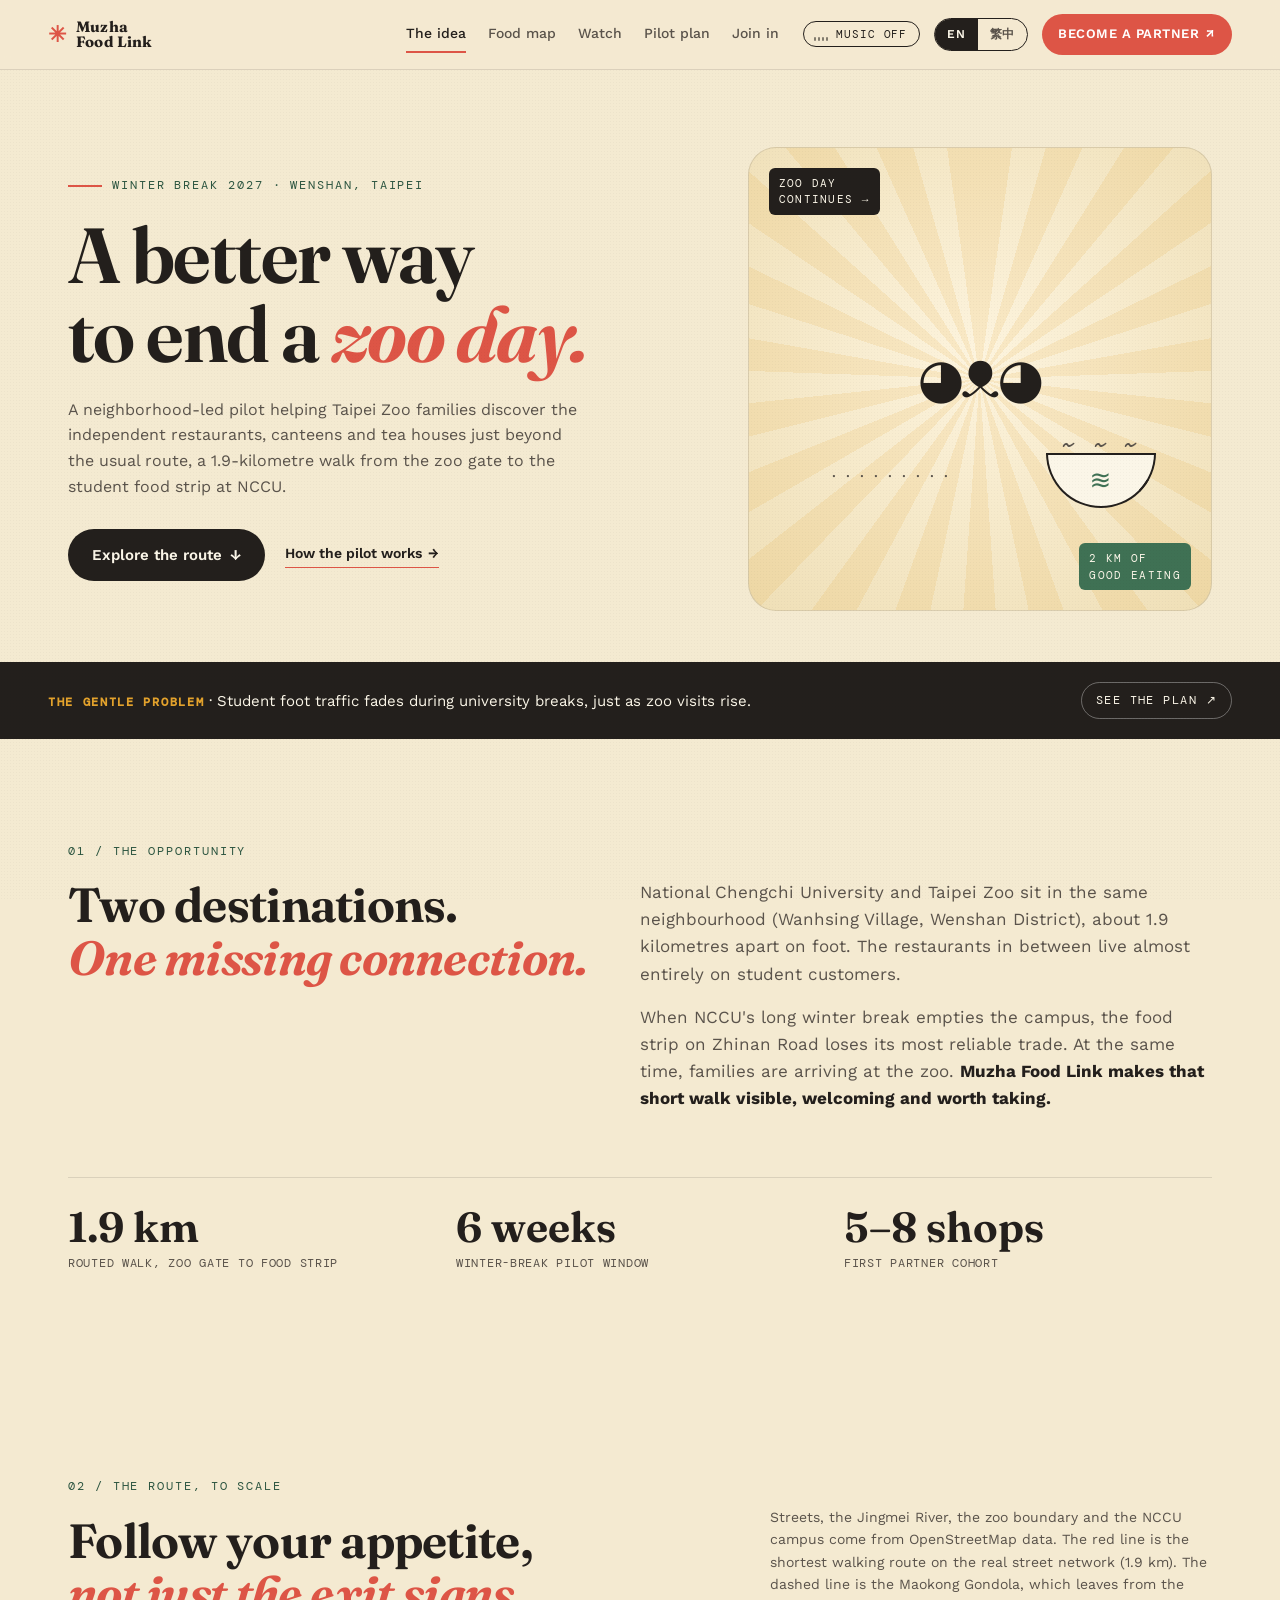
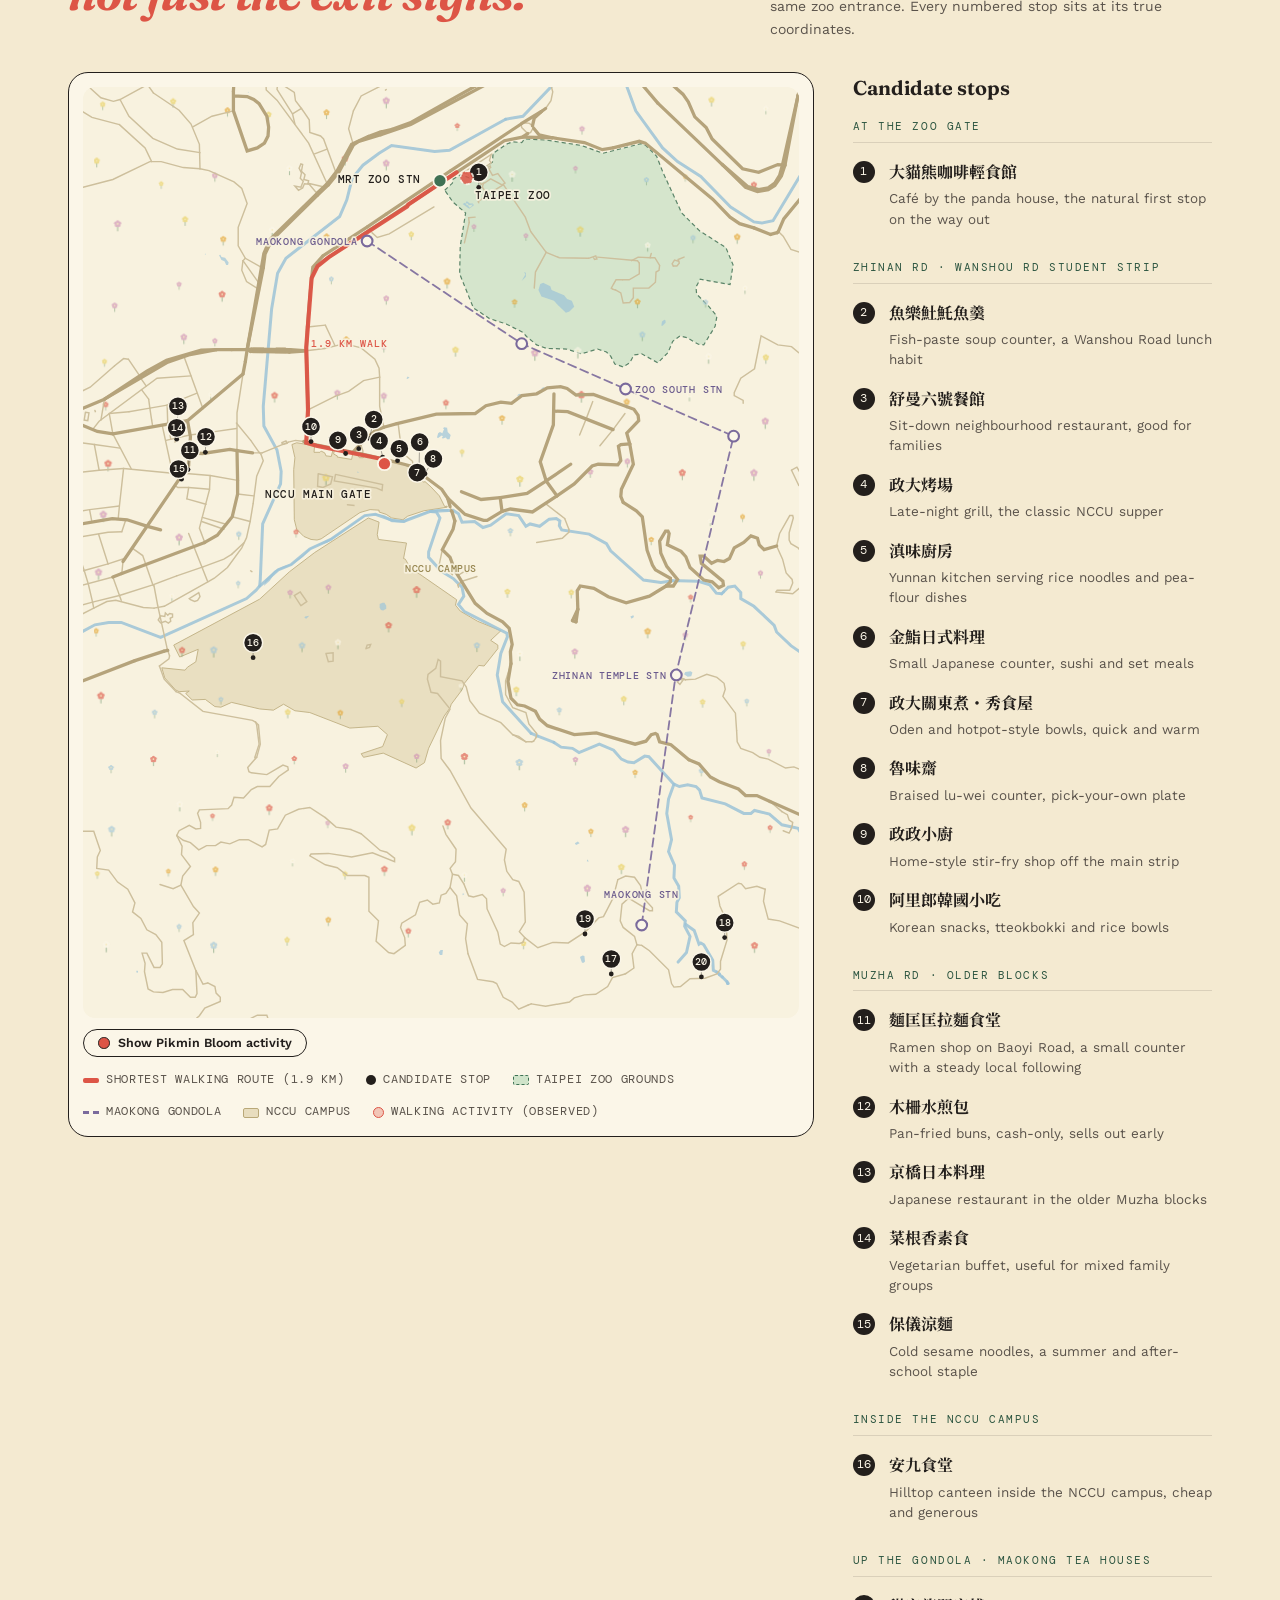
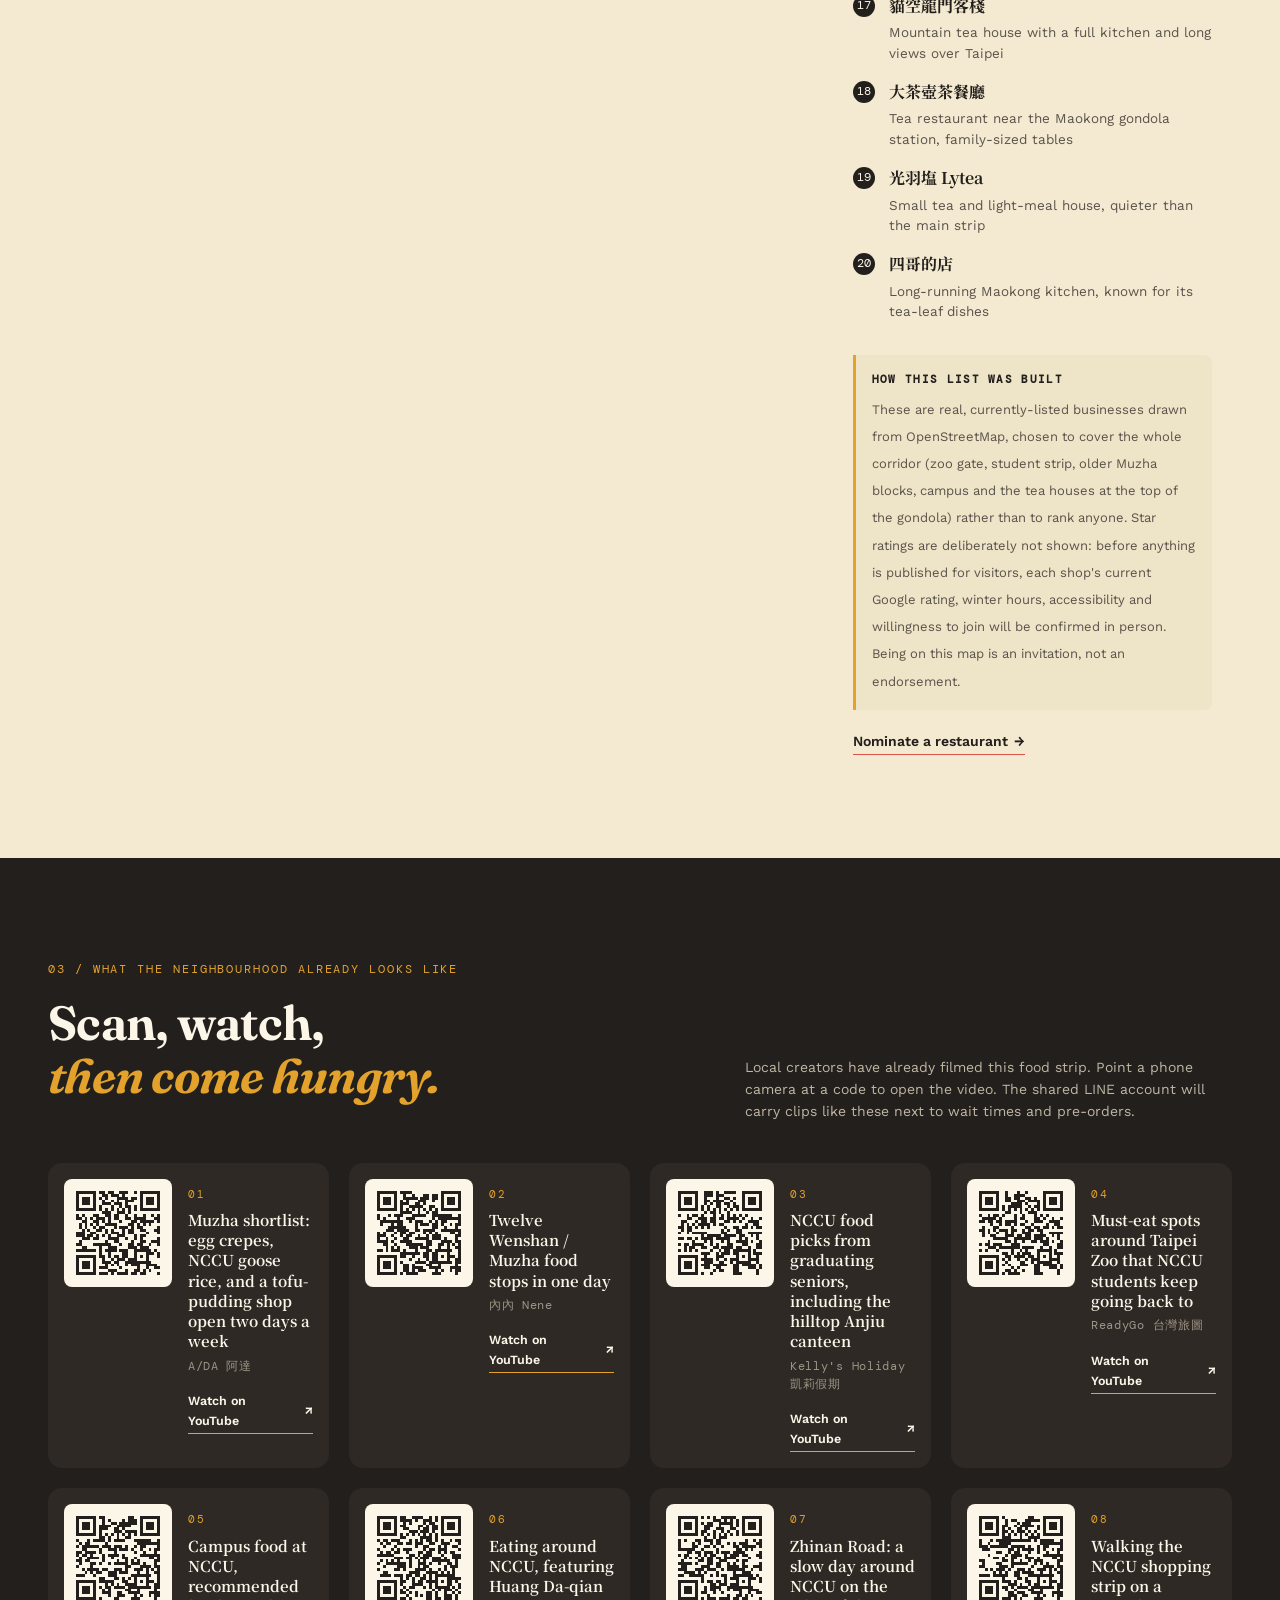
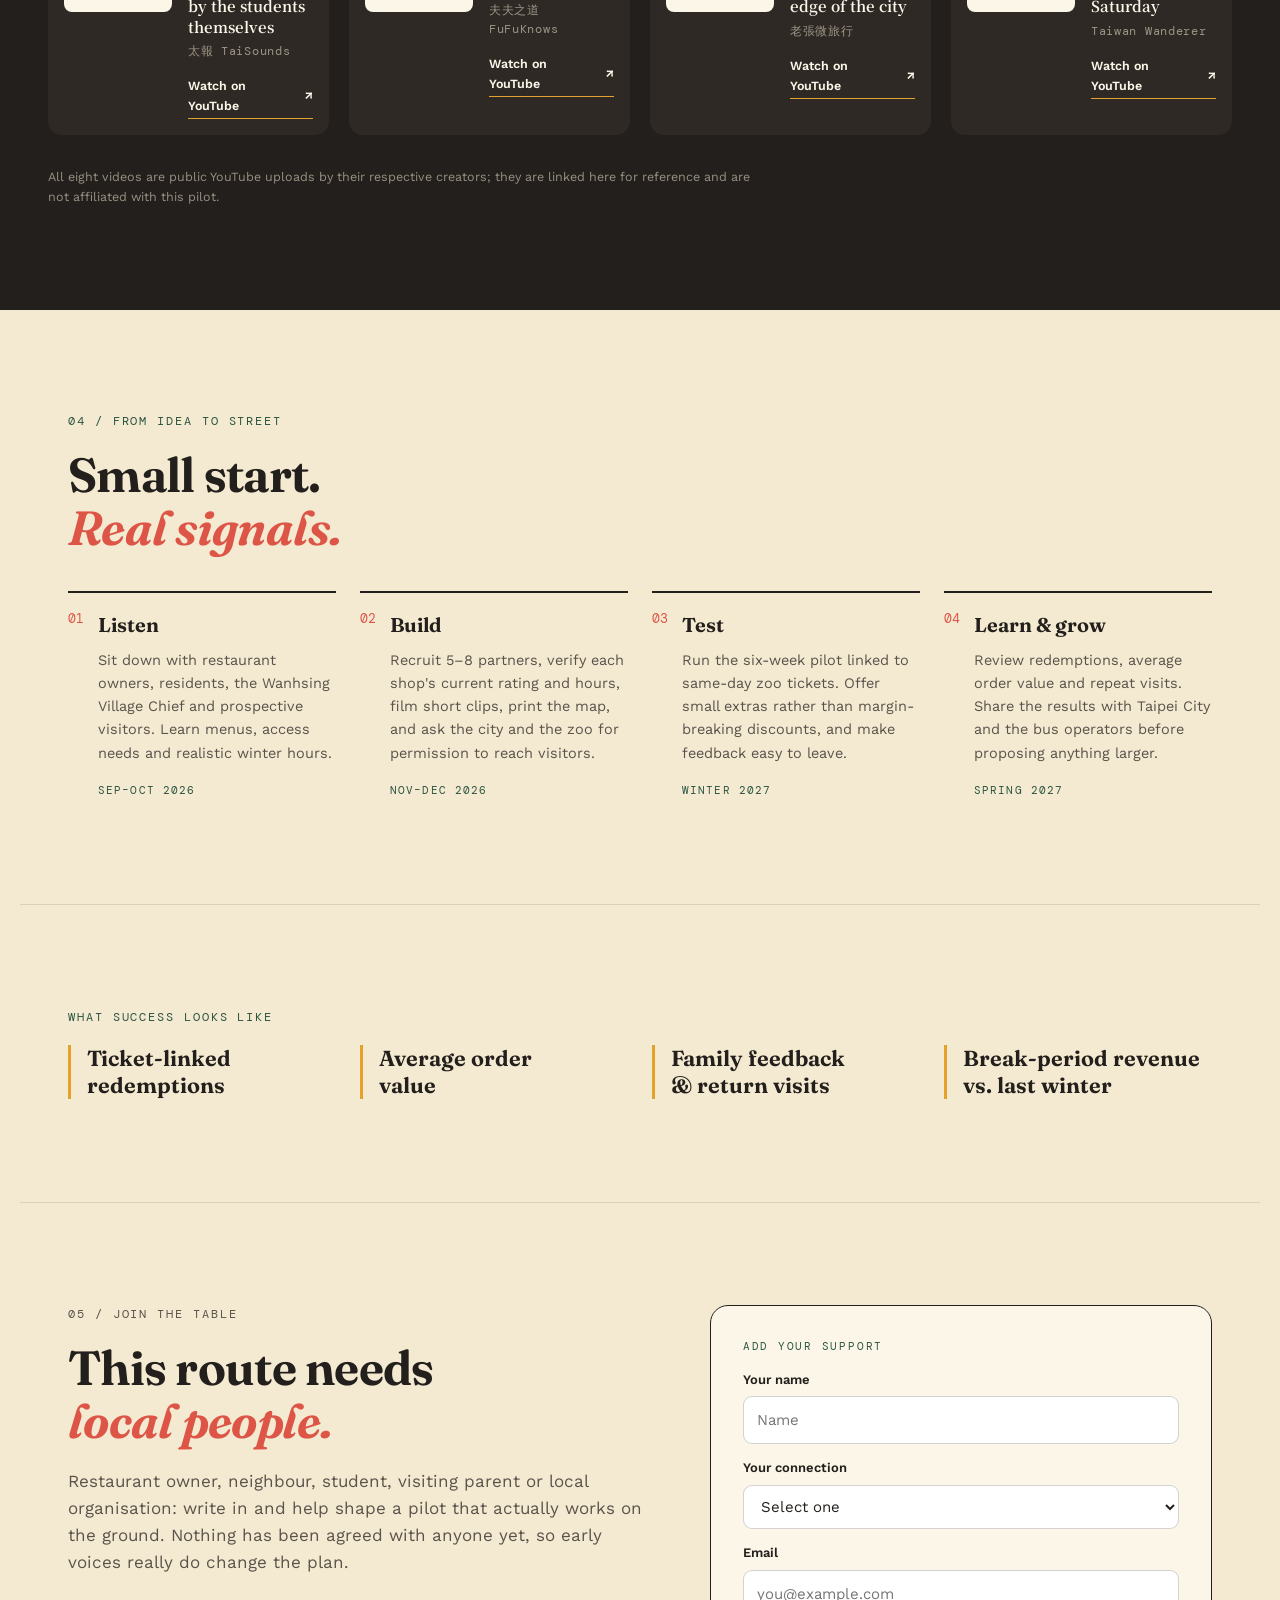
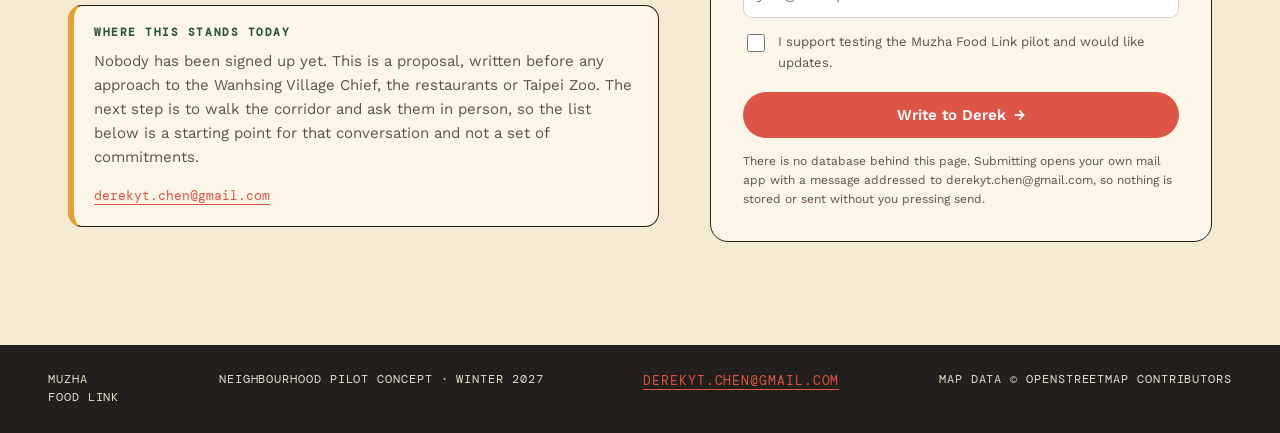
==== commit 59a3db2e: "Add files via upload" ====
--- a/index.html
+++ b/index.html
@@ -8,7 +8,7 @@
   <link rel="preconnect" href="https://fonts.googleapis.com" />
   <link rel="preconnect" href="https://fonts.gstatic.com" crossorigin />
   <link href="https://fonts.googleapis.com/css2?family=DM+Mono:wght@400;500&family=Fraunces:opsz,wght@9..144,500;9..144,650;9..144,700&family=Nanum+Pen+Script&family=Noto+Serif+TC:wght@500;700&family=Work+Sans:wght@400;500;600;700&display=swap" rel="stylesheet" />
-  <link rel="stylesheet" href="styles.css?v=7" />
+  <link rel="stylesheet" href="styles.css?v=9" />
 </head>
 <body>
   <div class="grain" aria-hidden="true"></div>
@@ -132,6 +132,10 @@
 <text class="m-lbl m-lbl-soft" x="600" y="812" text-anchor="middle" data-i18n="map.lbl.campus"></text>
 <text class="m-lbl m-lbl-route" x="511" y="436" text-anchor="end" data-i18n="map.lbl.route"></text>
           </svg>
+          <div class="pk-bar">
+            <button type="button" class="pk-toggle" id="pk-toggle" aria-pressed="false"
+                    aria-controls="pk-caveat"><i class="lg-pk" aria-hidden="true"></i><span data-i18n="map.pk.btn"></span></button>
+          </div>
           <div class="map-legend">
             <span><i class="lg lg-route"></i> <span data-i18n="map.lg.route"></span></span>
             <span><i class="lg lg-pin"></i> <span data-i18n="map.lg.pin"></span></span>
@@ -140,11 +144,7 @@
             <span><i class="lg lg-campus"></i> <span data-i18n="map.lg.campus"></span></span>
             <span><i class="lg lg-pk"></i> <span data-i18n="map.pk.lg"></span></span>
           </div>
-          <div class="pk-bar">
-            <button type="button" class="pk-toggle" id="pk-toggle" aria-pressed="false"
-                    aria-controls="pk-caveat"><i class="lg-pk" aria-hidden="true"></i><span data-i18n="map.pk.btn"></span></button>
-            <p class="pk-caveat" id="pk-caveat" data-i18n="map.pk.caveat" hidden></p>
-          </div>
+          <p class="pk-caveat" id="pk-caveat" data-i18n="map.pk.caveat" hidden></p>
         </div>
 
         <aside class="map-list" aria-labelledby="stops-title">
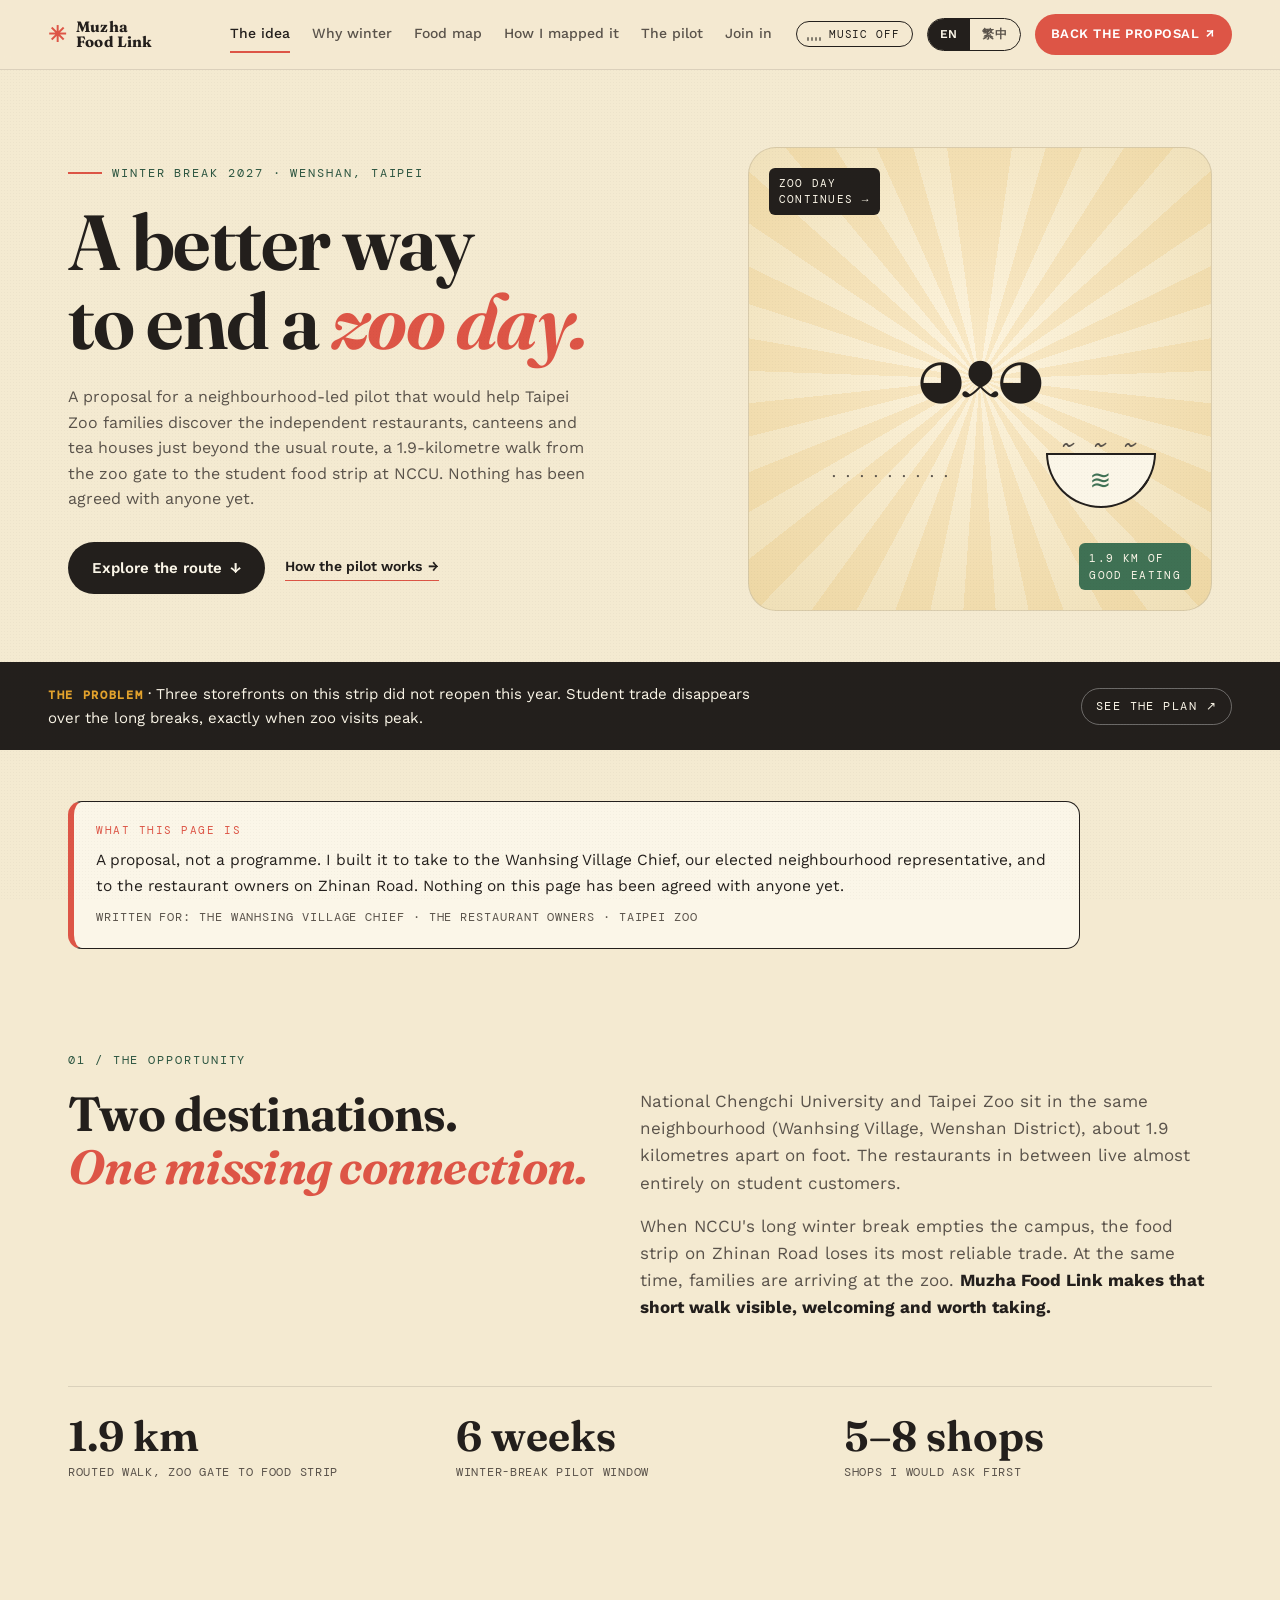
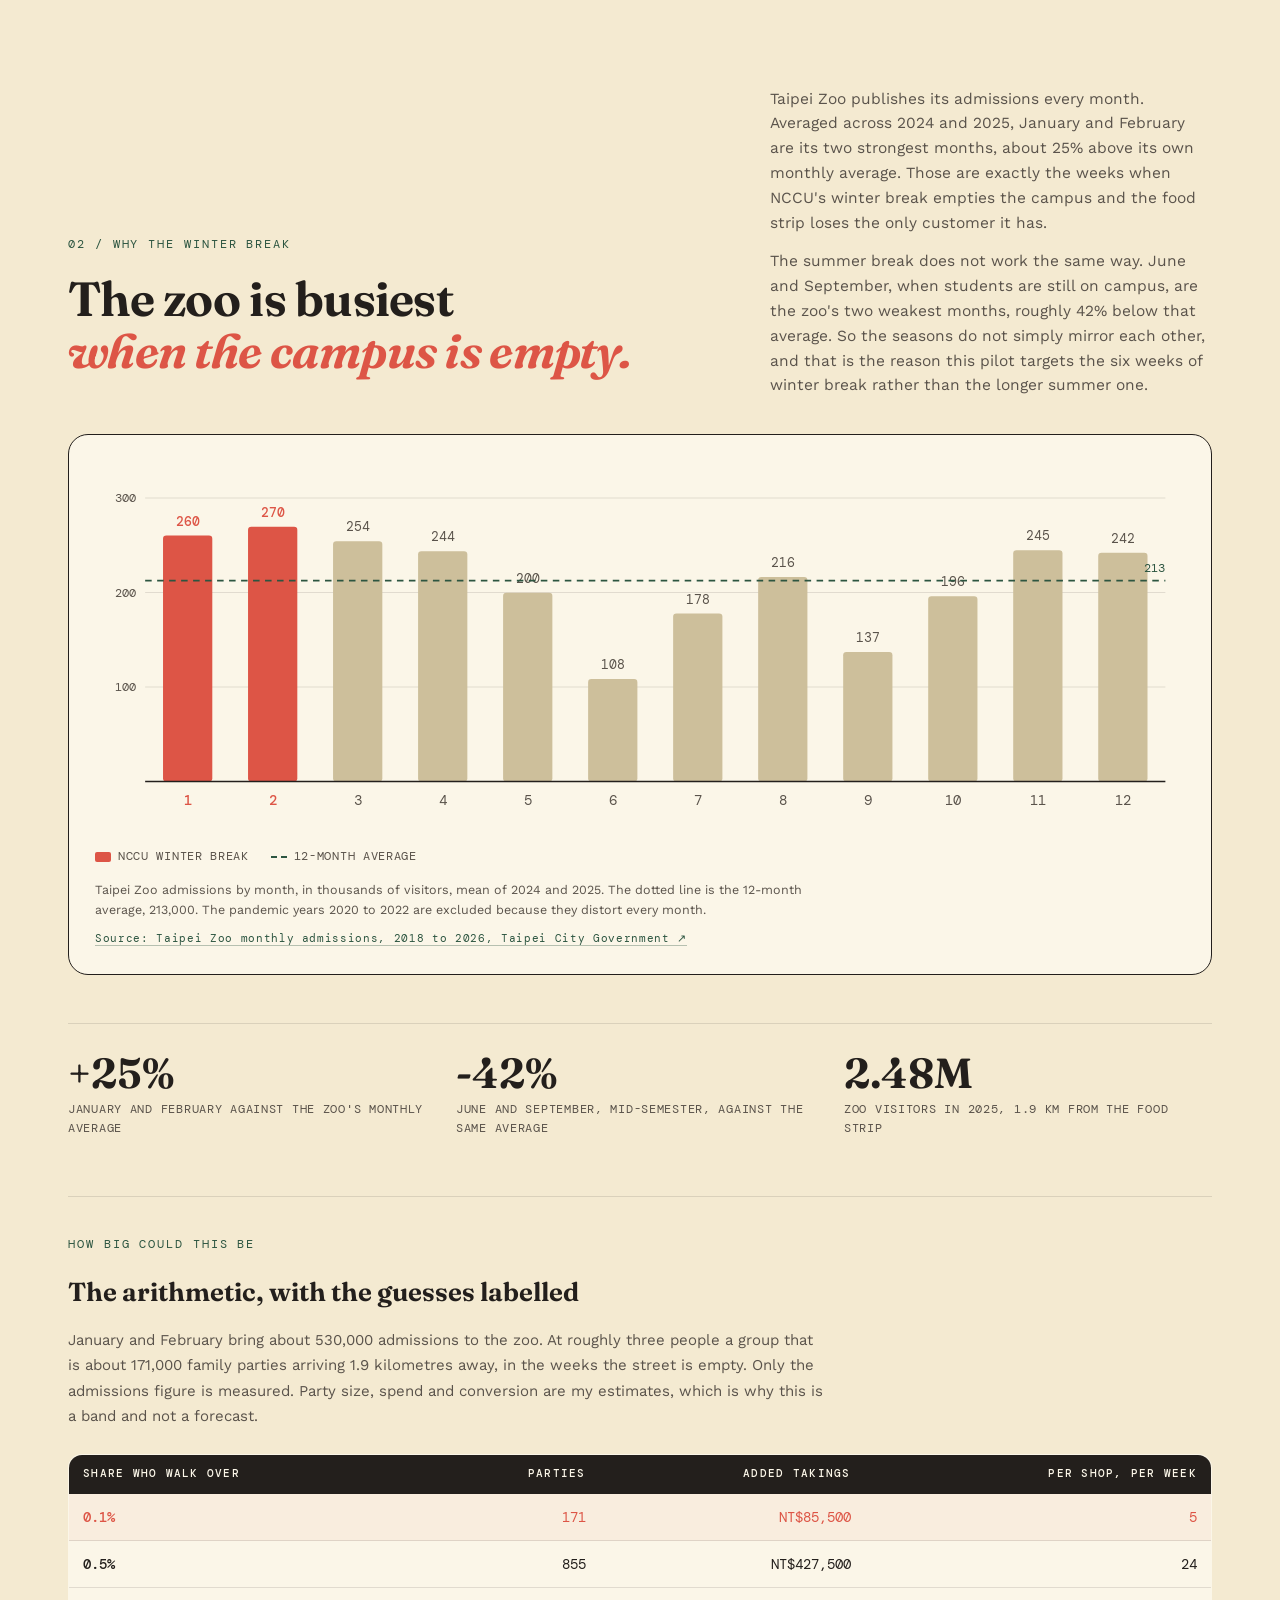
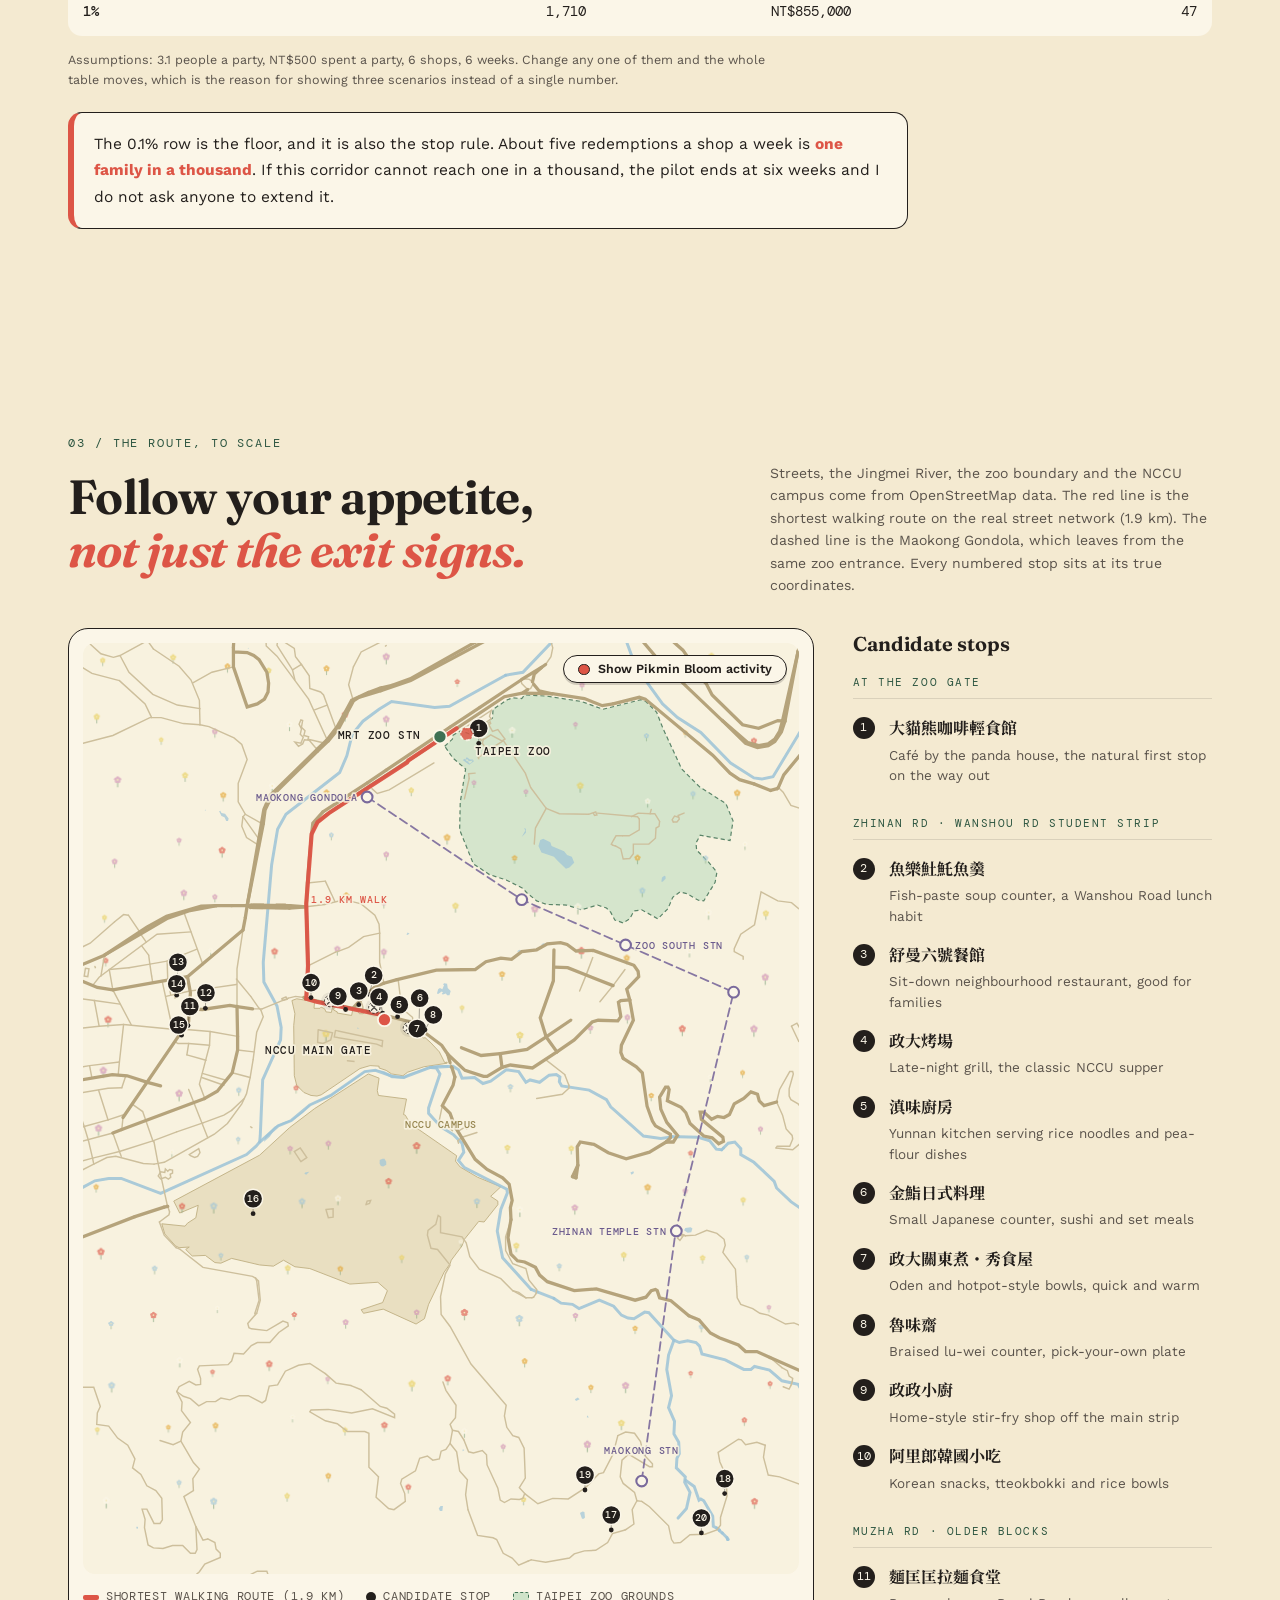
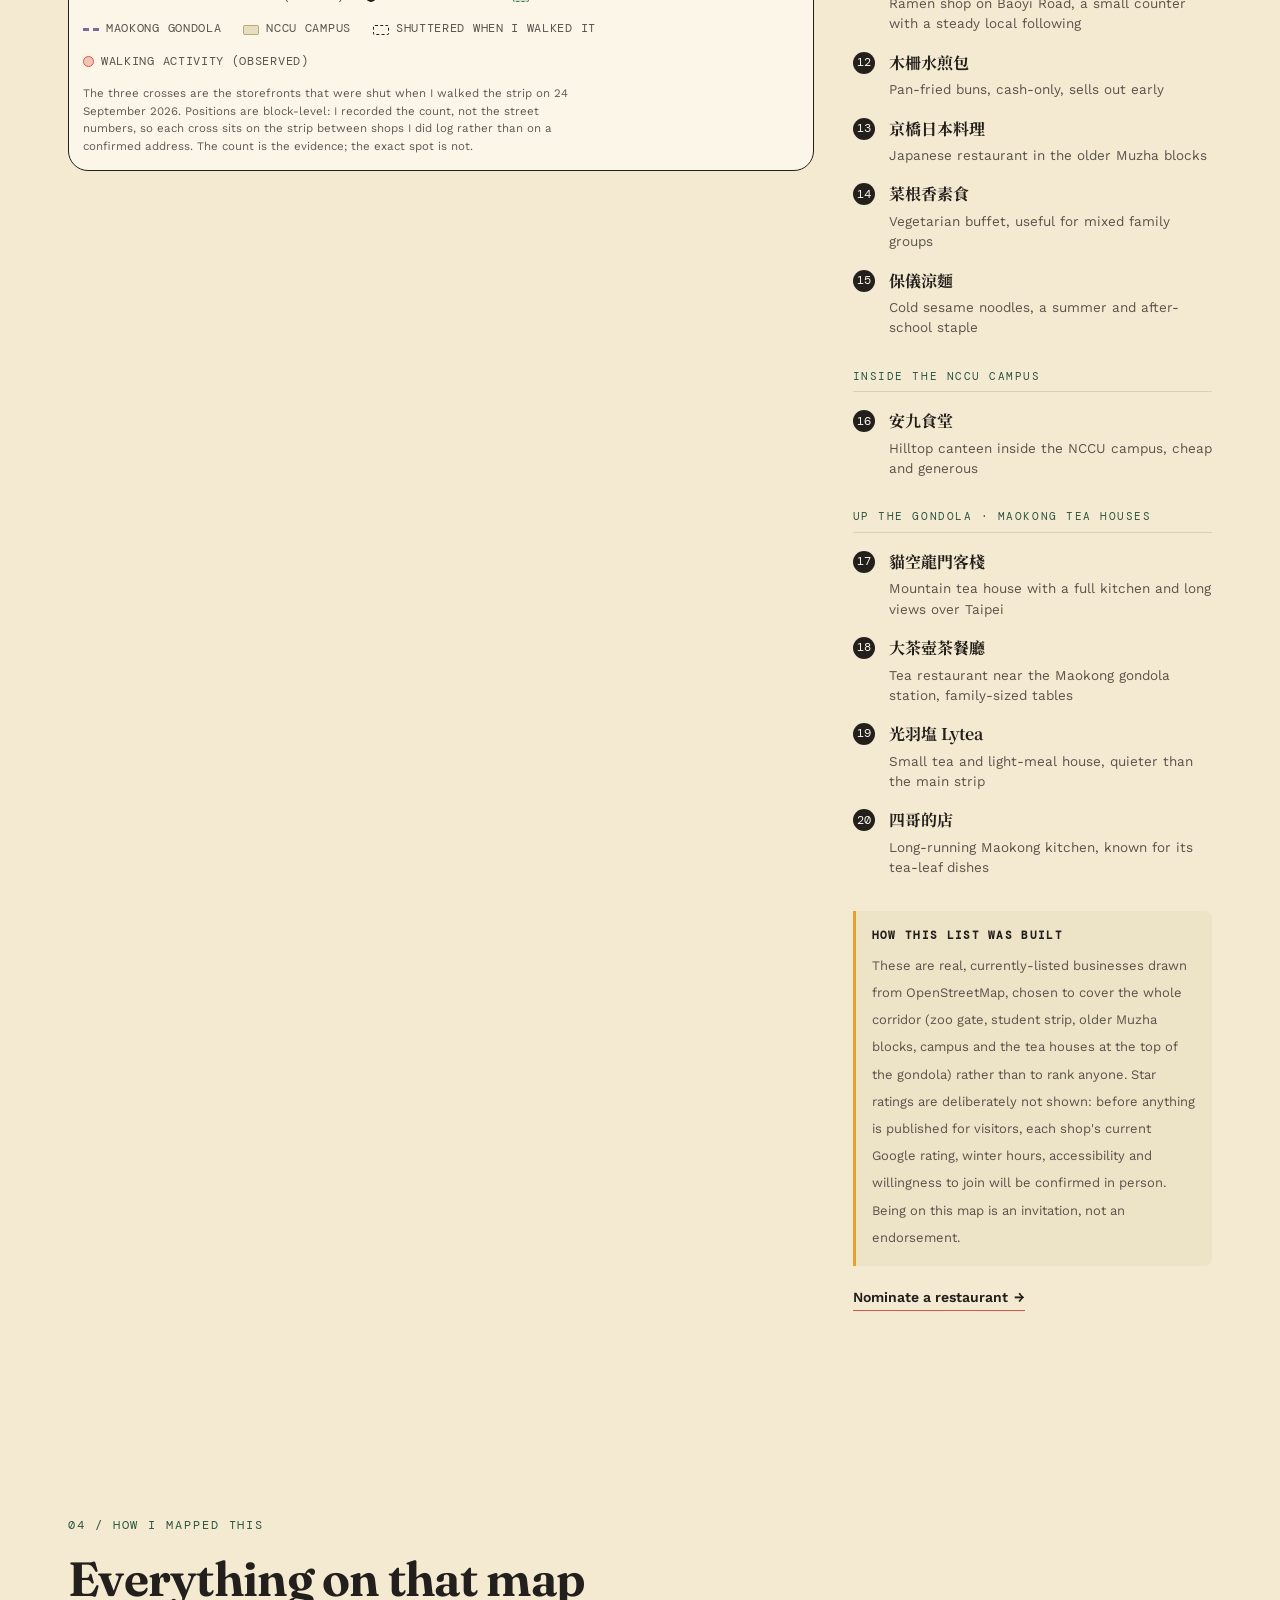
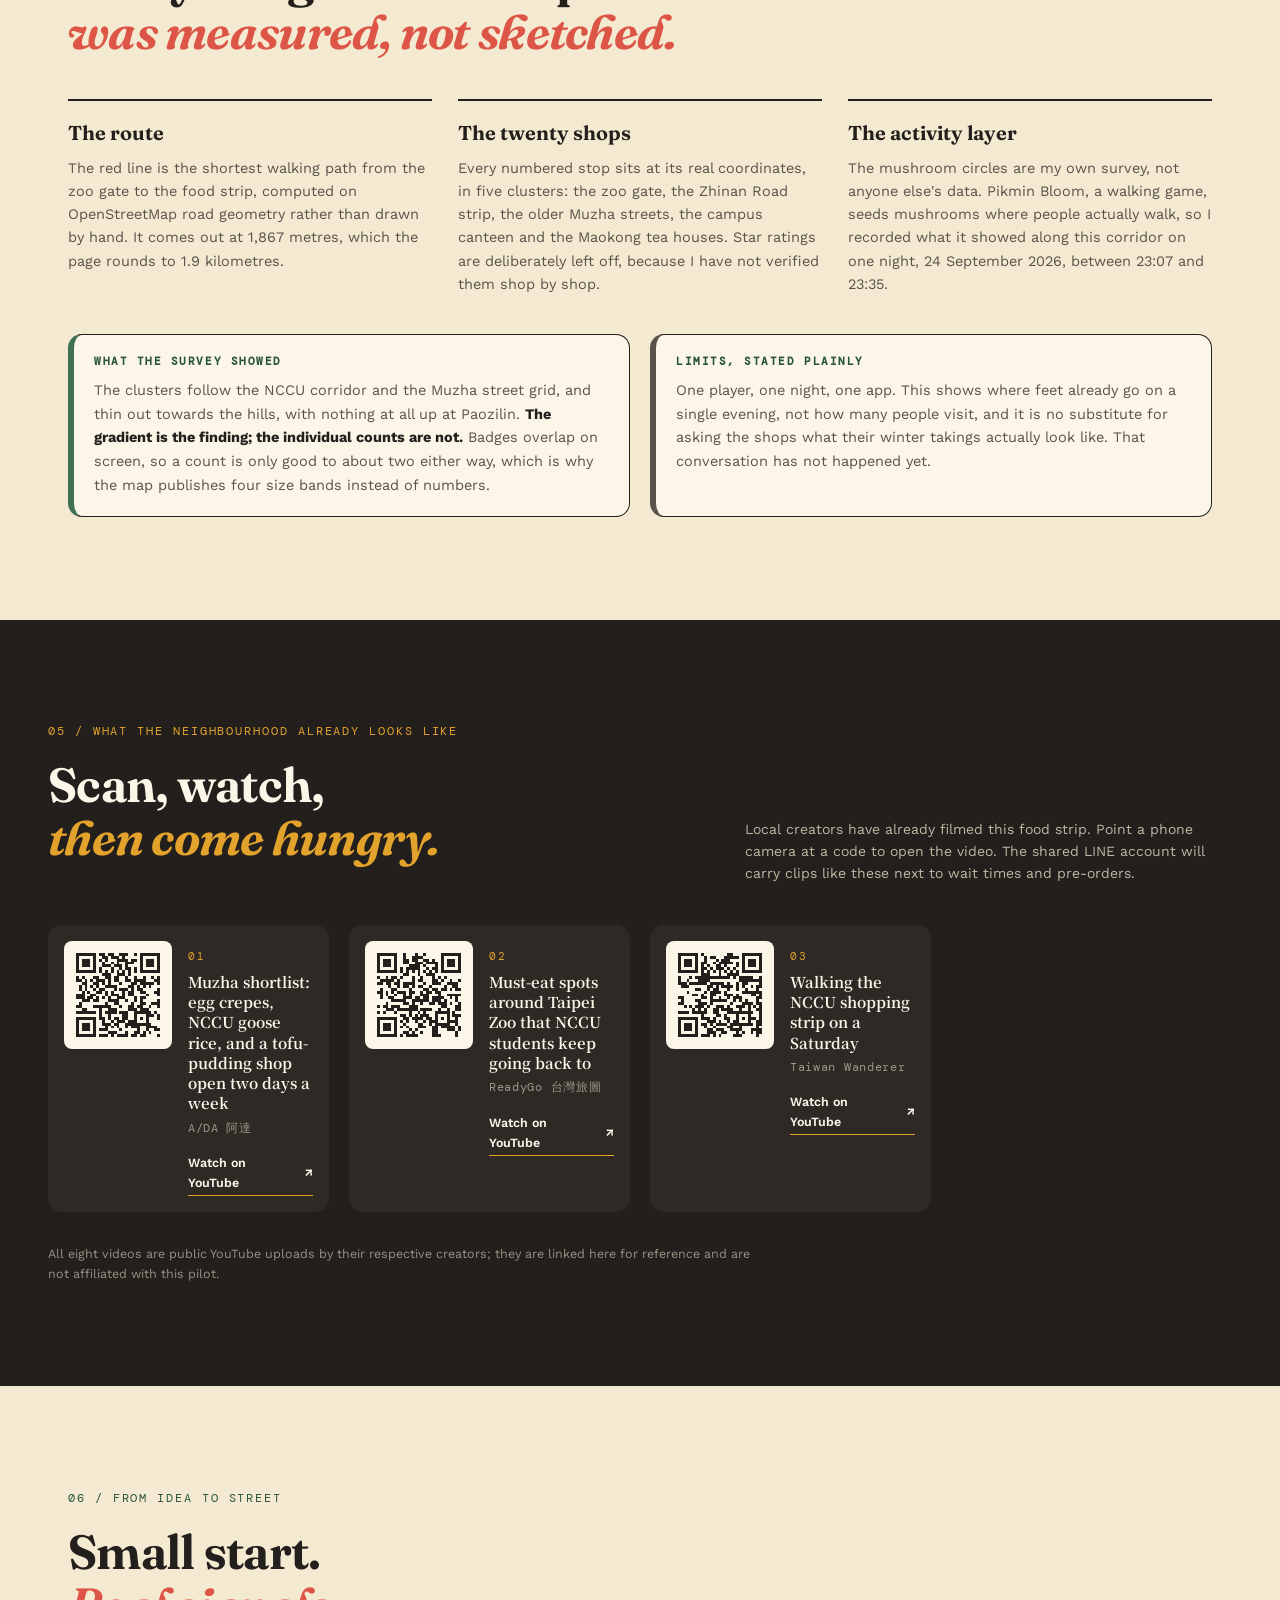
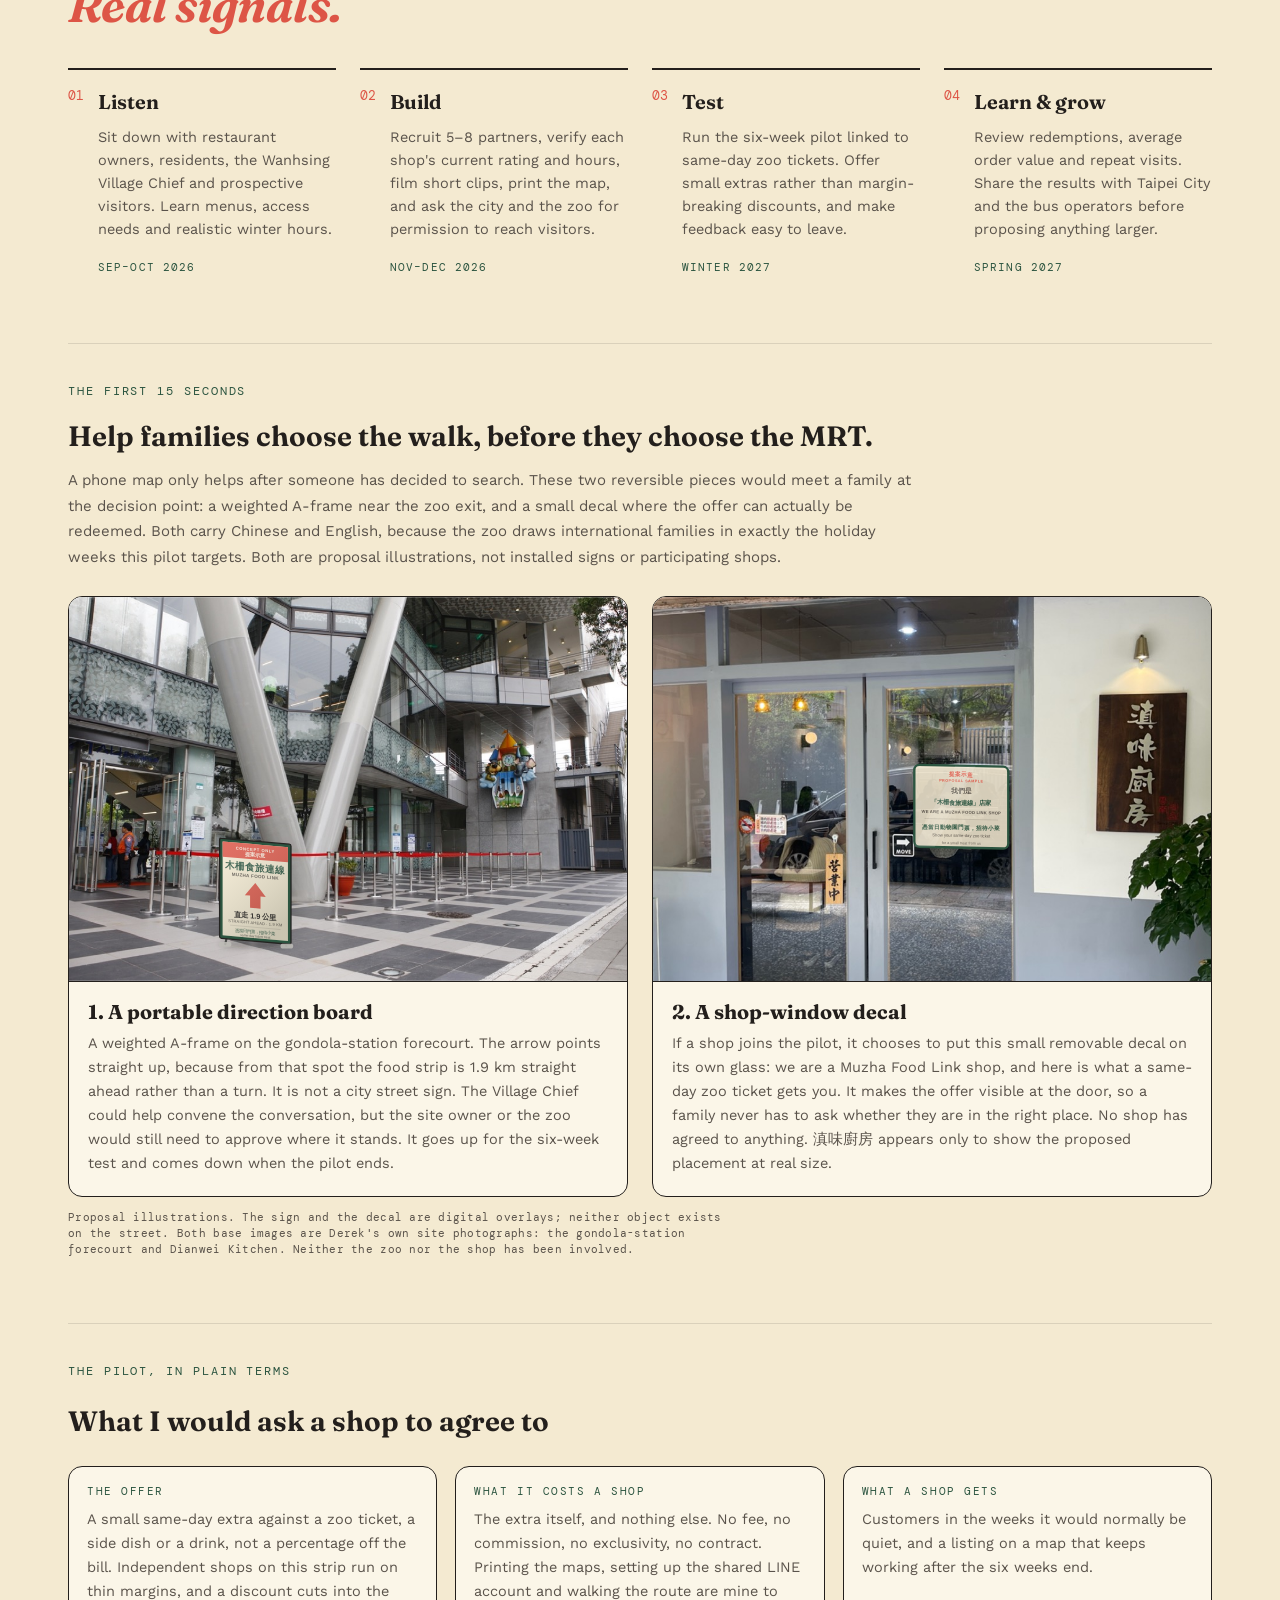
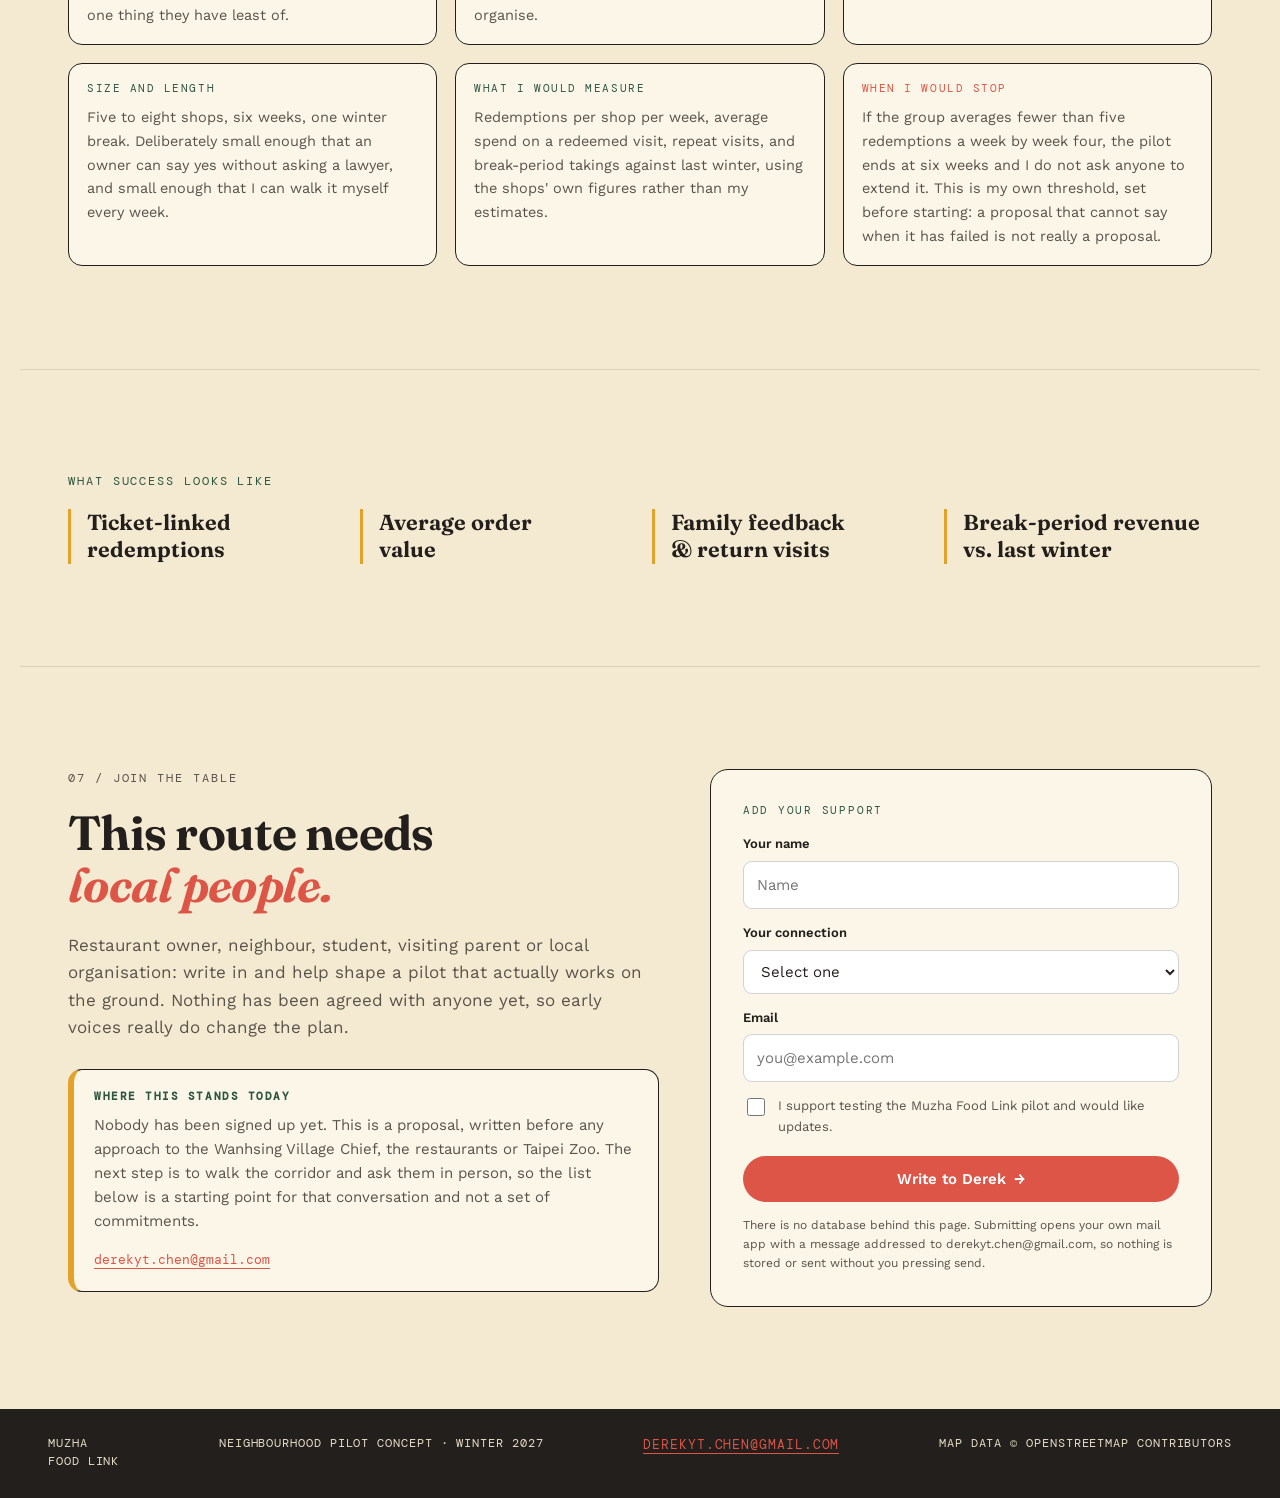
==== commit 63d9de7f: "Add files via upload" ====
--- a/index.html
+++ b/index.html
@@ -8,7 +8,7 @@
   <link rel="preconnect" href="https://fonts.googleapis.com" />
   <link rel="preconnect" href="https://fonts.gstatic.com" crossorigin />
   <link href="https://fonts.googleapis.com/css2?family=DM+Mono:wght@400;500&family=Fraunces:opsz,wght@9..144,500;9..144,650;9..144,700&family=Nanum+Pen+Script&family=Noto+Serif+TC:wght@500;700&family=Work+Sans:wght@400;500;600;700&display=swap" rel="stylesheet" />
-  <link rel="stylesheet" href="styles.css?v=9" />
+  <link rel="stylesheet" href="styles.css?v=15" />
 </head>
 <body>
   <div class="grain" aria-hidden="true"></div>
@@ -17,8 +17,9 @@
     <a class="brand" href="#top"><span class="brand-sun">✳</span><span class="brand-name" data-i18n="brand"></span></a>
     <nav aria-label="Primary">
       <a href="#idea" data-i18n="nav.idea"></a>
+      <a href="#season" data-i18n="nav.season"></a>
       <a href="#map" data-i18n="nav.map"></a>
-      <a href="#watch" data-i18n="nav.watch"></a>
+      <a href="#method" data-i18n="nav.method"></a>
       <a href="#plan" data-i18n="nav.plan"></a>
       <a href="#join" data-i18n="nav.join"></a>
     </nav>
@@ -61,6 +62,14 @@
       <a href="#plan"><span data-i18n="strip.cta"></span> <span aria-hidden="true">↗</span></a>
     </section>
 
+    <section class="about-note section">
+      <div class="about-card">
+        <p class="about-label" data-i18n="about.label"></p>
+        <p class="about-text" data-i18n="about.text"></p>
+        <p class="about-who" data-i18n="about.who"></p>
+      </div>
+    </section>
+
     <section class="story section" aria-labelledby="story-title">
       <div class="section-kicker" data-i18n="story.kicker"></div>
       <div class="story-layout">
@@ -74,6 +83,113 @@
         <div><strong data-i18n="story.s1v"></strong><span data-i18n="story.s1l"></span></div>
         <div><strong data-i18n="story.s2v"></strong><span data-i18n="story.s2l"></span></div>
         <div><strong data-i18n="story.s3v"></strong><span data-i18n="story.s3l"></span></div>
+      </div>
+    </section>
+
+    <section class="season section" id="season" aria-labelledby="season-title">
+      <div class="map-heading">
+        <div><p class="section-kicker" data-i18n="season.kicker"></p><h2 id="season-title" data-i18n="season.h2"></h2></div>
+        <div class="season-body">
+          <p data-i18n="season.p1"></p>
+          <p data-i18n="season.p2"></p>
+        </div>
+      </div>
+
+      <div class="chart-card">
+        <div class="chart-scroll">
+<svg class="season-chart" viewBox="0 0 1000 340" role="img" aria-labelledby="sc-title sc-desc">
+  <title id="sc-title" data-i18n="season.svgTitle"></title>
+  <desc id="sc-desc" data-i18n="season.svgDesc"></desc>
+  <g class="sc-grid">
+    <line x1="46" y1="207.3" x2="982" y2="207.3"/>
+    <text class="sc-ax" x="38" y="211.3">100</text>
+    <line x1="46" y1="120.7" x2="982" y2="120.7"/>
+    <text class="sc-ax" x="38" y="124.7">200</text>
+    <line x1="46" y1="34.0" x2="982" y2="34.0"/>
+    <text class="sc-ax" x="38" y="38.0">300</text>
+  </g>
+  <g class="sc-bars">
+    <rect class="sc-bar sc-hi" x="62.4" y="68.3" width="45.2" height="225.7" rx="3"/>
+    <text class="sc-val sc-valhi" x="85.0" y="59.3">260</text>
+    <text class="sc-mon sc-monhi" x="85.0" y="316.0">1</text>
+    <rect class="sc-bar sc-hi" x="140.4" y="60.3" width="45.2" height="233.7" rx="3"/>
+    <text class="sc-val sc-valhi" x="163.0" y="51.3">270</text>
+    <text class="sc-mon sc-monhi" x="163.0" y="316.0">2</text>
+    <rect class="sc-bar" x="218.4" y="73.6" width="45.2" height="220.4" rx="3"/>
+    <text class="sc-val" x="241.0" y="64.6">254</text>
+    <text class="sc-mon" x="241.0" y="316.0">3</text>
+    <rect class="sc-bar" x="296.4" y="82.7" width="45.2" height="211.3" rx="3"/>
+    <text class="sc-val" x="319.0" y="73.7">244</text>
+    <text class="sc-mon" x="319.0" y="316.0">4</text>
+    <rect class="sc-bar" x="374.4" y="120.8" width="45.2" height="173.2" rx="3"/>
+    <text class="sc-val" x="397.0" y="111.8">200</text>
+    <text class="sc-mon" x="397.0" y="316.0">5</text>
+    <rect class="sc-bar" x="452.4" y="200.1" width="45.2" height="93.9" rx="3"/>
+    <text class="sc-val" x="475.0" y="191.1">108</text>
+    <text class="sc-mon" x="475.0" y="316.0">6</text>
+    <rect class="sc-bar" x="530.4" y="140.0" width="45.2" height="154.0" rx="3"/>
+    <text class="sc-val" x="553.0" y="131.0">178</text>
+    <text class="sc-mon" x="553.0" y="316.0">7</text>
+    <rect class="sc-bar" x="608.4" y="106.5" width="45.2" height="187.5" rx="3"/>
+    <text class="sc-val" x="631.0" y="97.5">216</text>
+    <text class="sc-mon" x="631.0" y="316.0">8</text>
+    <rect class="sc-bar" x="686.4" y="175.3" width="45.2" height="118.7" rx="3"/>
+    <text class="sc-val" x="709.0" y="166.3">137</text>
+    <text class="sc-mon" x="709.0" y="316.0">9</text>
+    <rect class="sc-bar" x="764.4" y="124.1" width="45.2" height="169.9" rx="3"/>
+    <text class="sc-val" x="787.0" y="115.1">196</text>
+    <text class="sc-mon" x="787.0" y="316.0">10</text>
+    <rect class="sc-bar" x="842.4" y="81.8" width="45.2" height="212.2" rx="3"/>
+    <text class="sc-val" x="865.0" y="72.8">245</text>
+    <text class="sc-mon" x="865.0" y="316.0">11</text>
+    <rect class="sc-bar" x="920.4" y="84.1" width="45.2" height="209.9" rx="3"/>
+    <text class="sc-val" x="943.0" y="75.1">242</text>
+    <text class="sc-mon" x="943.0" y="316.0">12</text>
+  </g>
+  <g class="sc-avg">
+    <line x1="46" y1="109.8" x2="982" y2="109.8"/>
+    <text class="sc-avgv" x="982" y="101.8">213</text>
+  </g>
+  <line class="sc-base" x1="46" y1="294.0" x2="982" y2="294.0"/>
+</svg>
+
+        </div>
+        <div class="chart-legend">
+          <span><i class="lg lg-hi"></i> <span data-i18n="season.legendHi"></span></span>
+          <span><i class="lg lg-avg"></i> <span data-i18n="season.legendAvg"></span></span>
+        </div>
+        <p class="chart-cap" data-i18n="season.cap"></p>
+        <p class="chart-src"><a href="https://www.zoo.gov.taipei/News.aspx?n=5106BA427B3FB592&amp;sms=61B3A9CF957A6445" target="_blank" rel="noopener"><span data-i18n="season.src"></span> <span aria-hidden="true">↗</span></a></p>
+      </div>
+
+      <div class="stat-row">
+        <div><strong data-i18n="season.s1v"></strong><span data-i18n="season.s1l"></span></div>
+        <div><strong data-i18n="season.s2v"></strong><span data-i18n="season.s2l"></span></div>
+        <div><strong data-i18n="season.s3v"></strong><span data-i18n="season.s3l"></span></div>
+      </div>
+
+      <div class="sizing">
+        <div class="sizing-head">
+          <p class="section-kicker" data-i18n="size.kicker"></p>
+          <h3 data-i18n="size.t"></h3>
+          <p class="sizing-lead" data-i18n="size.p1"></p>
+        </div>
+        <div class="size-scroll">
+<table class="size-table">
+  <thead><tr>
+    <th data-i18n="size.h1"></th><th data-i18n="size.h2"></th>
+    <th data-i18n="size.h3"></th><th data-i18n="size.h4"></th>
+  </tr></thead>
+  <tbody>
+    <tr class="size-floor"><td>0.1%</td><td>171</td><td>NT$85,500</td><td>5</td></tr>
+    <tr><td>0.5%</td><td>855</td><td>NT$427,500</td><td>24</td></tr>
+    <tr><td>1%</td><td>1,710</td><td>NT$855,000</td><td>47</td></tr>
+  </tbody>
+</table>
+
+        </div>
+        <p class="size-note" data-i18n="size.note"></p>
+        <p class="size-rule" data-i18n="size.floor"></p>
       </div>
     </section>
 
@@ -99,6 +215,11 @@
 <g class="m-route"><path d="M509 625L391 601L374 596L377 541L374 436L383 320L393 300L412 285L543 200L545 197L626 143"/></g>
 <g class="m-pikmin"><g class="m-pk m-pk-l3"><title>動物園 / Taipei Zoo</title><circle class="m-pk-halo" cx="476" cy="258" r="46"/><circle class="m-pk-ring" cx="476" cy="258" r="46"/><g transform="translate(476,265) scale(1.74)"><path class="m-pk-stem" d="M-3.2 0 q-0.4 -6.4 3.2 -6.4 q3.6 0 3.2 6.4 z"/><path class="m-pk-cap" d="M-9.4 -6.2 q0 -7.6 9.4 -7.6 q9.4 0 9.4 7.6 z"/><g class="m-pk-dot"><circle cx="-4.2" cy="-9.4" r="1.5"/><circle cx="0.6" cy="-11.2" r="1.8"/><circle cx="4.6" cy="-9" r="1.3"/></g></g></g><g class="m-pk m-pk-l3"><title>外埔 / Waipu / NCCU</title><circle class="m-pk-halo" cx="575" cy="724" r="46"/><circle class="m-pk-ring" cx="575" cy="724" r="46"/><g transform="translate(575,731) scale(1.74)"><path class="m-pk-stem" d="M-3.2 0 q-0.4 -6.4 3.2 -6.4 q3.6 0 3.2 6.4 z"/><path class="m-pk-cap" d="M-9.4 -6.2 q0 -7.6 9.4 -7.6 q9.4 0 9.4 7.6 z"/><g class="m-pk-dot"><circle cx="-4.2" cy="-9.4" r="1.5"/><circle cx="0.6" cy="-11.2" r="1.8"/><circle cx="4.6" cy="-9" r="1.3"/></g></g></g><g class="m-pk m-pk-l2"><title>頂店 / Dingdian</title><circle class="m-pk-halo" cx="224" cy="555" r="32"/><circle class="m-pk-ring" cx="224" cy="555" r="32"/><g transform="translate(224,562) scale(1.46)"><path class="m-pk-stem" d="M-3.2 0 q-0.4 -6.4 3.2 -6.4 q3.6 0 3.2 6.4 z"/><path class="m-pk-cap" d="M-9.4 -6.2 q0 -7.6 9.4 -7.6 q9.4 0 9.4 7.6 z"/><g class="m-pk-dot"><circle cx="-4.2" cy="-9.4" r="1.5"/><circle cx="0.6" cy="-11.2" r="1.8"/><circle cx="4.6" cy="-9" r="1.3"/></g></g></g><g class="m-pk m-pk-l2"><title>十一命 / Shiyiming</title><circle class="m-pk-halo" cx="398" cy="393" r="32"/><circle class="m-pk-ring" cx="398" cy="393" r="32"/><g transform="translate(398,400) scale(1.46)"><path class="m-pk-stem" d="M-3.2 0 q-0.4 -6.4 3.2 -6.4 q3.6 0 3.2 6.4 z"/><path class="m-pk-cap" d="M-9.4 -6.2 q0 -7.6 9.4 -7.6 q9.4 0 9.4 7.6 z"/><g class="m-pk-dot"><circle cx="-4.2" cy="-9.4" r="1.5"/><circle cx="0.6" cy="-11.2" r="1.8"/><circle cx="4.6" cy="-9" r="1.3"/></g></g></g><g class="m-pk m-pk-l2"><title>渡船巷 / Duchuanxiang</title><circle class="m-pk-halo" cx="290" cy="622" r="32"/><circle class="m-pk-ring" cx="290" cy="622" r="32"/><g transform="translate(290,629) scale(1.46)"><path class="m-pk-stem" d="M-3.2 0 q-0.4 -6.4 3.2 -6.4 q3.6 0 3.2 6.4 z"/><path class="m-pk-cap" d="M-9.4 -6.2 q0 -7.6 9.4 -7.6 q9.4 0 9.4 7.6 z"/><g class="m-pk-dot"><circle cx="-4.2" cy="-9.4" r="1.5"/><circle cx="0.6" cy="-11.2" r="1.8"/><circle cx="4.6" cy="-9" r="1.3"/></g></g></g><g class="m-pk m-pk-l2"><title>貓纜轉角一 / Gondola Corner 1</title><circle class="m-pk-halo" cx="735" cy="430" r="32"/><circle class="m-pk-ring" cx="735" cy="430" r="32"/><g transform="translate(735,437) scale(1.46)"><path class="m-pk-stem" d="M-3.2 0 q-0.4 -6.4 3.2 -6.4 q3.6 0 3.2 6.4 z"/><path class="m-pk-cap" d="M-9.4 -6.2 q0 -7.6 9.4 -7.6 q9.4 0 9.4 7.6 z"/><g class="m-pk-dot"><circle cx="-4.2" cy="-9.4" r="1.5"/><circle cx="0.6" cy="-11.2" r="1.8"/><circle cx="4.6" cy="-9" r="1.3"/></g></g></g><g class="m-pk m-pk-l1"><title>抱子腳 / Baozijiao</title><circle class="m-pk-halo" cx="281" cy="222" r="21"/><circle class="m-pk-ring" cx="281" cy="222" r="21"/><g transform="translate(281,229) scale(1.18)"><path class="m-pk-stem" d="M-3.2 0 q-0.4 -6.4 3.2 -6.4 q3.6 0 3.2 6.4 z"/><path class="m-pk-cap" d="M-9.4 -6.2 q0 -7.6 9.4 -7.6 q9.4 0 9.4 7.6 z"/><g class="m-pk-dot"><circle cx="-4.2" cy="-9.4" r="1.5"/><circle cx="0.6" cy="-11.2" r="1.8"/><circle cx="4.6" cy="-9" r="1.3"/></g></g></g><g class="m-pk m-pk-l1"><title>打鐵寮 / Datieliao</title><circle class="m-pk-halo" cx="275" cy="735" r="21"/><circle class="m-pk-ring" cx="275" cy="735" r="21"/><g transform="translate(275,742) scale(1.18)"><path class="m-pk-stem" d="M-3.2 0 q-0.4 -6.4 3.2 -6.4 q3.6 0 3.2 6.4 z"/><path class="m-pk-cap" d="M-9.4 -6.2 q0 -7.6 9.4 -7.6 q9.4 0 9.4 7.6 z"/><g class="m-pk-dot"><circle cx="-4.2" cy="-9.4" r="1.5"/><circle cx="0.6" cy="-11.2" r="1.8"/><circle cx="4.6" cy="-9" r="1.3"/></g></g></g><g class="m-pk m-pk-l1"><title>渡船頭 / Duchuantou</title><circle class="m-pk-halo" cx="315" cy="809" r="21"/><circle class="m-pk-ring" cx="315" cy="809" r="21"/><g transform="translate(315,816) scale(1.18)"><path class="m-pk-stem" d="M-3.2 0 q-0.4 -6.4 3.2 -6.4 q3.6 0 3.2 6.4 z"/><path class="m-pk-cap" d="M-9.4 -6.2 q0 -7.6 9.4 -7.6 q9.4 0 9.4 7.6 z"/><g class="m-pk-dot"><circle cx="-4.2" cy="-9.4" r="1.5"/><circle cx="0.6" cy="-11.2" r="1.8"/><circle cx="4.6" cy="-9" r="1.3"/></g></g></g><g class="m-pk m-pk-l1"><title>番仔公館 / Fanzaigongguan</title><circle class="m-pk-halo" cx="619" cy="804" r="21"/><circle class="m-pk-ring" cx="619" cy="804" r="21"/><g transform="translate(619,811) scale(1.18)"><path class="m-pk-stem" d="M-3.2 0 q-0.4 -6.4 3.2 -6.4 q3.6 0 3.2 6.4 z"/><path class="m-pk-cap" d="M-9.4 -6.2 q0 -7.6 9.4 -7.6 q9.4 0 9.4 7.6 z"/><g class="m-pk-dot"><circle cx="-4.2" cy="-9.4" r="1.5"/><circle cx="0.6" cy="-11.2" r="1.8"/><circle cx="4.6" cy="-9" r="1.3"/></g></g></g><g class="m-pk m-pk-l0"><title>炮子林 / Paozilin</title><circle class="m-pk-none" cx="597" cy="937" r="13"/></g></g>
 <g class="m-stations"><circle class="m-stn" cx="476" cy="258" r="9"/><circle class="m-stn" cx="994" cy="985" r="9"/><circle class="m-stn" cx="936" cy="1404" r="9"/><circle class="m-stn" cx="909" cy="506" r="9"/><circle class="m-stn" cx="735" cy="430" r="9"/><circle class="m-stn" cx="1090" cy="585" r="9"/></g>
+<g class="m-vac">
+<g class="m-vacmark"><title data-i18n="map.vac.title"></title><circle class="m-vac-halo" cx="414" cy="600" r="15"/><circle class="m-vac-ring" cx="414" cy="600" r="9.5"/><path class="m-vac-x" d="M409.6 595.5 L418.8 604.7 M418.8 595.5 L409.6 604.7"/></g>
+<g class="m-vacmark"><title data-i18n="map.vac.title"></title><circle class="m-vac-halo" cx="488" cy="611" r="15"/><circle class="m-vac-ring" cx="488" cy="611" r="9.5"/><path class="m-vac-x" d="M483.1 606.2 L492.3 615.4 M492.3 606.2 L483.1 615.4"/></g>
+<g class="m-vacmark"><title data-i18n="map.vac.title"></title><circle class="m-vac-halo" cx="546" cy="645" r="15"/><circle class="m-vac-ring" cx="546" cy="645" r="9.5"/><path class="m-vac-x" d="M541.2 640.4 L550.4 649.6 M550.4 640.4 L541.2 649.6"/></g>
+</g>
 <g class="m-pins">
 <g class="m-pin" data-stop="1" tabindex="0"><circle class="m-pin-hit" cx="663" cy="143" r="23"/><line class="m-pin-leader" x1="663" y1="168" x2="663" y2="143"/><circle class="m-pin-here" cx="663" cy="168" r="4"/><circle class="m-pin-dot" cx="663" cy="143" r="16"/><text x="663" y="148">1</text></g>
 <g class="m-pin" data-stop="2" tabindex="0"><circle class="m-pin-hit" cx="487" cy="557" r="23"/><line class="m-pin-leader" x1="480" y1="589" x2="487" y2="557"/><circle class="m-pin-here" cx="480" cy="589" r="4"/><circle class="m-pin-dot" cx="487" cy="557" r="16"/><text x="487" y="562">2</text></g>
@@ -142,8 +263,10 @@
             <span><i class="lg lg-zoo"></i> <span data-i18n="map.lg.zoo"></span></span>
             <span><i class="lg lg-cable"></i> <span data-i18n="map.lg.gondola"></span></span>
             <span><i class="lg lg-campus"></i> <span data-i18n="map.lg.campus"></span></span>
+            <span><i class="lg lg-vac"></i> <span data-i18n="map.vac.lg"></span></span>
             <span><i class="lg lg-pk"></i> <span data-i18n="map.pk.lg"></span></span>
           </div>
+          <p class="vac-note" data-i18n="map.vac.note"></p>
           <p class="pk-caveat" id="pk-caveat" data-i18n="map.pk.caveat" hidden></p>
         </div>
 
@@ -190,6 +313,21 @@
       </div>
     </section>
 
+    <section class="method section" id="method" aria-labelledby="method-title">
+      <div class="map-heading">
+        <div><p class="section-kicker" data-i18n="method.kicker"></p><h2 id="method-title" data-i18n="method.h2"></h2></div>
+      </div>
+      <div class="method-grid">
+        <article><h3 data-i18n="method.1t"></h3><p data-i18n="method.1b"></p></article>
+        <article><h3 data-i18n="method.2t"></h3><p data-i18n="method.2b"></p></article>
+        <article><h3 data-i18n="method.3t"></h3><p data-i18n="method.3b"></p></article>
+      </div>
+      <div class="method-notes">
+        <div class="method-finding"><b data-i18n="method.ft"></b><p data-i18n="method.fb"></p></div>
+        <div class="method-limit"><b data-i18n="method.lt"></b><p data-i18n="method.lb"></p></div>
+      </div>
+    </section>
+
     <section class="watch section" id="watch" aria-labelledby="watch-title">
       <div class="watch-heading">
         <div><p class="section-kicker" data-i18n="watch.kicker"></p><h2 id="watch-title" data-i18n="watch.h2"></h2></div>
@@ -206,6 +344,40 @@
         <article><span>02</span><div><h3 data-i18n="plan.2t"></h3><p data-i18n="plan.2b"></p><small data-i18n="plan.2d"></small></div></article>
         <article><span>03</span><div><h3 data-i18n="plan.3t"></h3><p data-i18n="plan.3b"></p><small data-i18n="plan.3d"></small></div></article>
         <article><span>04</span><div><h3 data-i18n="plan.4t"></h3><p data-i18n="plan.4b"></p><small data-i18n="plan.4d"></small></div></article>
+      </div>
+
+      <section class="wayfinding" aria-labelledby="wayfinding-title">
+        <div class="wayfinding-head">
+          <p class="section-kicker" data-i18n="way.kicker"></p>
+          <h3 id="wayfinding-title" data-i18n="way.h3"></h3>
+          <p data-i18n="way.body"></p>
+        </div>
+        <div class="wayfinding-grid">
+          <article>
+            <figure><img src="assets/wayfinding-sign-mockup.svg" data-i18n-alt="way.sign.alt" alt=""></figure>
+            <div><h4 data-i18n="way.sign.t"></h4><p data-i18n="way.sign.b"></p></div>
+          </article>
+          <article>
+            <figure><img src="assets/dianwei-window-decal-mockup.svg" data-i18n-alt="way.decal.alt" alt=""></figure>
+            <div><h4 data-i18n="way.decal.t"></h4><p data-i18n="way.decal.b"></p></div>
+          </article>
+        </div>
+        <p class="wayfinding-cap" data-i18n="way.cap"></p>
+      </section>
+
+      <div class="spec">
+        <div class="spec-head">
+          <p class="section-kicker" data-i18n="spec.kicker"></p>
+          <h3 data-i18n="spec.h3"></h3>
+        </div>
+        <dl class="spec-list">
+          <div><dt data-i18n="spec.1t"></dt><dd data-i18n="spec.1b"></dd></div>
+          <div><dt data-i18n="spec.2t"></dt><dd data-i18n="spec.2b"></dd></div>
+          <div><dt data-i18n="spec.3t"></dt><dd data-i18n="spec.3b"></dd></div>
+          <div><dt data-i18n="spec.4t"></dt><dd data-i18n="spec.4b"></dd></div>
+          <div><dt data-i18n="spec.5t"></dt><dd data-i18n="spec.5b"></dd></div>
+          <div class="spec-stop"><dt data-i18n="spec.6t"></dt><dd data-i18n="spec.6b"></dd></div>
+        </dl>
       </div>
     </section>
 
@@ -248,8 +420,8 @@
     <span><a class="mail-link" href="mailto:derekyt.chen@gmail.com?subject=Muzha%20Food%20Link">derekyt.chen@gmail.com</a></span>
     <span data-i18n="footer.src"></span>
   </footer>
-  <script src="i18n.js?v=7"></script>
-  <script src="ambient.js?v=8"></script>
-  <script src="script.js?v=7"></script>
+  <script src="i18n.js?v=15"></script>
+  <script src="ambient.js?v=9"></script>
+  <script src="script.js?v=9"></script>
 </body>
 </html>
--- a/styles.css
+++ b/styles.css
@@ -120,12 +120,18 @@
   align-items:end;margin-bottom:32px}
 .map-sub{margin:0;font-size:14px;color:var(--ink-soft)}
 .map-shell{display:grid;grid-template-columns:minmax(0,1.35fr) minmax(300px,.65fr);gap:clamp(20px,3vw,44px);align-items:start}
-.map-canvas{background:var(--cream);border:1.5px solid var(--ink);border-radius:20px;padding:14px;overflow:hidden}
+.map-canvas{position:relative;background:var(--cream);border:1.5px solid var(--ink);border-radius:20px;padding:14px;overflow:hidden}
 .food-map{display:block;width:100%;height:auto;background:#f8f2df;border-radius:12px}
 .m-water path{fill:none;stroke:var(--water);stroke-width:5;stroke-linecap:round;opacity:.85}
 .m-water .m-lake{fill:var(--water);stroke:none;opacity:.7}
 .m-zoo{fill:var(--zoo);stroke:var(--moss);stroke-width:2;stroke-dasharray:7 5;opacity:.85}
 .m-campus path{fill:#e8ddbe;stroke:#b9a878;stroke-width:1.5;opacity:.9}
+/* shuttered units: the fact the business case opens on, so always visible */
+.m-vac-halo{fill:var(--ink);opacity:.07}
+.m-vac-ring{fill:var(--cream);stroke:var(--ink);stroke-width:1.6;stroke-dasharray:4 3;opacity:.9}
+.m-vac-x{fill:none;stroke:var(--ink);stroke-width:2.2;stroke-linecap:round;opacity:.78}
+.lg-vac{background:var(--cream);border:1.5px dashed var(--ink);width:11px;height:11px;border-radius:50%}
+.vac-note{margin:.85rem 0 0;font:400 .72rem/1.55 "Work Sans",sans-serif;opacity:.72;max-width:70ch}
 /* Pikmin Bloom observed-activity layer (off by default, toggled) */
 .m-pikmin{display:none}
 .food-map.show-pk .m-pikmin{display:block}
@@ -137,12 +143,12 @@
 .m-pk-dot circle{fill:var(--cream)}
 .pk-toggle{display:inline-flex;align-items:center;gap:.5rem;border:1.5px solid var(--ink);
   background:var(--cream);color:var(--ink);border-radius:999px;padding:.42rem .9rem;
-  font:600 .78rem/1 "Work Sans",sans-serif;cursor:pointer}
+  font:600 .78rem/1 "Work Sans",sans-serif;cursor:pointer;box-shadow:0 2px 0 rgba(35,31,28,.18)}
 .pk-toggle[aria-pressed="true"]{background:var(--ink);color:var(--cream);border-color:var(--ink)}
 .pk-toggle .lg-pk{width:.72rem;height:.72rem;border-radius:50%;background:var(--coral);
   border:1.5px solid currentColor;flex:none}
-.pk-bar{margin:.7rem 0 0}
-.pk-caveat{margin:.55rem 0 0;font:400 .72rem/1.5 "Work Sans",sans-serif;opacity:.72;max-width:52ch}
+.pk-bar{position:absolute;top:26px;right:26px;z-index:2}
+.pk-caveat{margin:.8rem 0 0;font:400 .72rem/1.55 "Work Sans",sans-serif;opacity:.72;max-width:70ch}
 .pk-caveat[hidden]{display:none!important}
 /* decorative flora: ornament only, carries no data */
 .m-flora{opacity:.62}
@@ -219,7 +225,7 @@
 .watch-foot{margin:32px 0 0;font-size:12.5px;color:#e6dcc699;max-width:90ch}
 
 /* ---------- plan ---------- */
-.timeline{display:grid;grid-template-columns:repeat(auto-fit,minmax(230px,1fr));gap:24px;margin-top:36px}
+.timeline{display:grid;grid-template-columns:repeat(auto-fit,minmax(min(230px,100%),1fr));gap:24px;margin-top:36px}
 .timeline article{display:flex;gap:14px;border-top:2px solid var(--ink);padding-top:16px}
 .timeline span{font-family:var(--mono);font-size:13px;color:var(--coral)}
 .timeline p{margin:0 0 10px;font-size:14.5px;color:var(--ink-soft)}
@@ -227,7 +233,7 @@
 
 /* ---------- metrics ---------- */
 .metrics{border-top:1px solid var(--line);border-bottom:1px solid var(--line)}
-.metrics>div{display:grid;grid-template-columns:repeat(auto-fit,minmax(200px,1fr));gap:24px}
+.metrics>div{display:grid;grid-template-columns:repeat(auto-fit,minmax(min(200px,100%),1fr));gap:24px}
 .metrics strong{font-family:var(--serif);font-weight:650;font-size:clamp(18px,1.7vw,24px);line-height:1.25;
   padding-left:16px;border-left:3px solid var(--mustard)}
 
@@ -260,6 +266,105 @@
 footer{background:var(--ink);color:#e6dcc6;display:flex;flex-wrap:wrap;gap:12px 32px;justify-content:space-between;
   padding:26px clamp(18px,4vw,48px);font-family:var(--mono);font-size:11.5px;letter-spacing:.08em;text-transform:uppercase}
 
+/* ---------- what this page is (honest framing, moved up from section 07) ---------- */
+.about-note{padding-top:clamp(34px,4vw,54px);padding-bottom:0}
+.about-card{background:var(--cream);border:1.5px solid var(--ink);border-left:6px solid var(--coral);
+  border-radius:14px;padding:20px 22px;max-width:92ch}
+.about-label{margin:0 0 8px;font-family:var(--mono);font-size:11px;letter-spacing:.14em;
+  text-transform:uppercase;color:var(--coral)}
+.about-text{margin:0 0 10px;font-size:15.5px;line-height:1.65}
+.about-who{margin:0;font-family:var(--mono);font-size:11.5px;letter-spacing:.08em;
+  text-transform:uppercase;color:var(--ink-soft)}
+
+/* ---------- seasonality chart ---------- */
+.season-body p{margin:0 0 14px;color:var(--ink-soft);font-size:15.5px}
+.season-body p:last-child{margin-bottom:0}
+.chart-card{margin-top:36px;background:var(--cream);border:1.5px solid var(--ink);
+  border-radius:20px;padding:clamp(16px,2.2vw,26px)}
+.chart-scroll{overflow-x:auto;-webkit-overflow-scrolling:touch}
+.season-chart{display:block;width:100%;min-width:620px;height:auto}
+.sc-grid line{stroke:var(--line);stroke-width:1}
+.sc-ax{font-family:var(--mono);font-size:11px;fill:var(--ink-soft);text-anchor:end}
+.sc-base{stroke:var(--ink);stroke-width:1.5}
+.sc-bar{fill:#cdbf9b}
+.sc-hi{fill:var(--coral)}
+.sc-val{font-family:var(--mono);font-size:12px;fill:var(--ink-soft);text-anchor:middle}
+.sc-valhi{fill:var(--coral);font-weight:500}
+.sc-mon{font-family:var(--mono);font-size:12.5px;fill:var(--ink-soft);text-anchor:middle}
+.sc-monhi{fill:var(--coral);font-weight:500}
+.sc-avg line{stroke:var(--moss-deep);stroke-width:1.5;stroke-dasharray:6 5}
+.sc-avgv{font-family:var(--mono);font-size:11px;fill:var(--moss-deep);text-anchor:end}
+.chart-legend{display:flex;flex-wrap:wrap;gap:12px 22px;margin-top:16px;font-family:var(--mono);
+  font-size:11.5px;letter-spacing:.06em;text-transform:uppercase;color:var(--ink-soft)}
+.chart-legend span{display:inline-flex;align-items:center;gap:7px}
+.lg-hi{background:var(--coral)}
+.lg-avg{background:transparent;height:0;border-top:2px dashed var(--moss-deep);border-radius:0}
+.chart-cap{margin:14px 0 0;font-size:12.5px;line-height:1.6;color:var(--ink-soft);max-width:92ch}
+.chart-src{margin:10px 0 0;font-family:var(--mono);font-size:11px;letter-spacing:.06em}
+.chart-src a{color:var(--moss-deep);text-decoration:none;border-bottom:1px solid #2c554055}
+.chart-src a:hover{color:var(--coral);border-bottom-color:var(--coral)}
+
+/* ---------- how I mapped this ---------- */
+.method .map-heading{grid-template-columns:1fr;margin-bottom:8px}
+.method-grid{display:grid;grid-template-columns:repeat(auto-fit,minmax(min(250px,100%),1fr));gap:26px;margin-top:20px}
+.method-grid article{border-top:2px solid var(--ink);padding-top:16px}
+.method-grid p{margin:0;font-size:14.5px;color:var(--ink-soft)}
+.method-notes{display:grid;grid-template-columns:repeat(auto-fit,minmax(min(300px,100%),1fr));gap:20px;margin-top:38px}
+.method-finding,.method-limit{border-radius:14px;padding:18px 20px;background:var(--cream);
+  border:1.5px solid var(--ink)}
+.method-finding{border-left:6px solid var(--moss)}
+.method-limit{border-left:6px solid var(--ink-soft)}
+.method-notes b{display:block;font-family:var(--mono);font-size:11px;letter-spacing:.14em;
+  text-transform:uppercase;color:var(--moss-deep);margin-bottom:8px}
+.method-notes p{margin:0;font-size:14.5px;line-height:1.65;color:var(--ink-soft)}
+.method-notes strong{color:var(--ink)}
+
+/* ---------- physical wayfinding, shown as proposal illustrations ---------- */
+.wayfinding{margin-top:clamp(44px,5vw,72px);border-top:1px solid var(--line);padding-top:clamp(28px,3vw,42px)}
+.wayfinding-head{max-width:78ch}
+.wayfinding-head h3{font-size:clamp(20px,2.4vw,28px);line-height:1.25;margin:0 0 14px}
+.wayfinding-head>p:last-child{margin:0;color:var(--ink-soft);font-size:15px;line-height:1.7}
+.wayfinding-grid{display:grid;grid-template-columns:repeat(auto-fit,minmax(min(340px,100%),1fr));gap:24px;margin-top:26px}
+.wayfinding-grid article{background:var(--cream);border:1.5px solid var(--ink);border-radius:14px;overflow:hidden}
+.wayfinding-grid figure{margin:0;border-bottom:1.5px solid var(--ink);background:#dfe0dc;aspect-ratio:1.45;overflow:hidden}
+.wayfinding-grid figure img{display:block;width:100%;height:100%;object-fit:cover;object-position:center}
+.wayfinding-grid article>div{padding:17px 19px 20px}
+.wayfinding-grid h4{margin:0 0 8px;font-family:var(--serif);font-size:20px;line-height:1.25}
+.wayfinding-grid p{margin:0;color:var(--ink-soft);font-size:14.5px;line-height:1.65}
+.wayfinding-cap{margin:13px 0 0;color:var(--ink-soft);font-family:var(--mono);font-size:10.5px;letter-spacing:.025em;line-height:1.55;max-width:95ch}
+
+/* ---------- the pilot, in plain terms ---------- */
+.spec{margin-top:clamp(44px,5vw,72px);border-top:1px solid var(--line);padding-top:clamp(28px,3vw,42px)}
+.spec-head h3{font-size:clamp(20px,2.4vw,28px);margin:0 0 22px}
+.spec-list{display:grid;grid-template-columns:repeat(auto-fit,minmax(min(310px,100%),1fr));gap:18px;margin:0}
+.spec-list>div{background:var(--cream);border:1.5px solid var(--ink);border-radius:14px;padding:16px 18px}
+.spec-list dt{font-family:var(--mono);font-size:11px;letter-spacing:.14em;text-transform:uppercase;
+  color:var(--moss-deep);margin-bottom:8px}
+.spec-list dd{margin:0;font-size:14.5px;line-height:1.65;color:var(--ink-soft)}
+.spec-stop{border-left:6px solid var(--coral)}
+.spec-stop dt{color:var(--coral)}
+
+/* ---------- sizing band ---------- */
+.sizing{margin-top:clamp(40px,4.5vw,64px);border-top:1px solid var(--line);padding-top:clamp(26px,3vw,40px)}
+.sizing-head h3{font-size:clamp(19px,2.2vw,26px);margin:0 0 14px}
+.sizing-lead{margin:0 0 24px;font-size:15px;line-height:1.7;color:var(--ink-soft);max-width:84ch}
+.size-scroll{overflow-x:auto;-webkit-overflow-scrolling:touch}
+.size-table{border-collapse:collapse;width:100%;min-width:520px;background:var(--cream);
+  border:1.5px solid var(--ink);border-radius:14px;overflow:hidden}
+.size-table th{font-family:var(--mono);font-size:10.5px;letter-spacing:.12em;text-transform:uppercase;
+  color:var(--cream);background:var(--ink);padding:11px 14px;text-align:right;font-weight:500}
+.size-table th:first-child{text-align:left}
+.size-table td{font-family:var(--mono);font-size:14px;padding:12px 14px;text-align:right;
+  border-top:1px solid var(--line);color:var(--ink)}
+.size-table td:first-child{text-align:left;font-weight:500}
+.size-table tbody tr:first-child td{border-top:0}
+.size-table tr.size-floor td{background:#dd55460f;color:var(--coral)}
+.size-note{margin:14px 0 0;font-size:12.5px;line-height:1.6;color:var(--ink-soft);max-width:88ch}
+.size-rule{margin:22px 0 0;background:var(--cream);border:1.5px solid var(--ink);
+  border-left:6px solid var(--coral);border-radius:14px;padding:18px 20px;
+  font-size:15.5px;line-height:1.7;max-width:84ch}
+.size-rule strong{color:var(--coral)}
+
 /* ---------- responsive ---------- */
 @media (max-width:1040px){
   .map-shell{grid-template-columns:1fr}
@@ -270,6 +375,10 @@
   .hero-art{max-width:400px;order:-1}
   .stat-row{grid-template-columns:1fr 1fr}
   .m-lbl{font-size:21px}
+}
+@media (max-width:640px){
+  .pk-bar{position:static;top:auto;right:auto;margin:.7rem 0 0}
+  .pk-toggle{width:100%;justify-content:center}
 }
 @media (max-width:560px){
   body{font-size:16px}
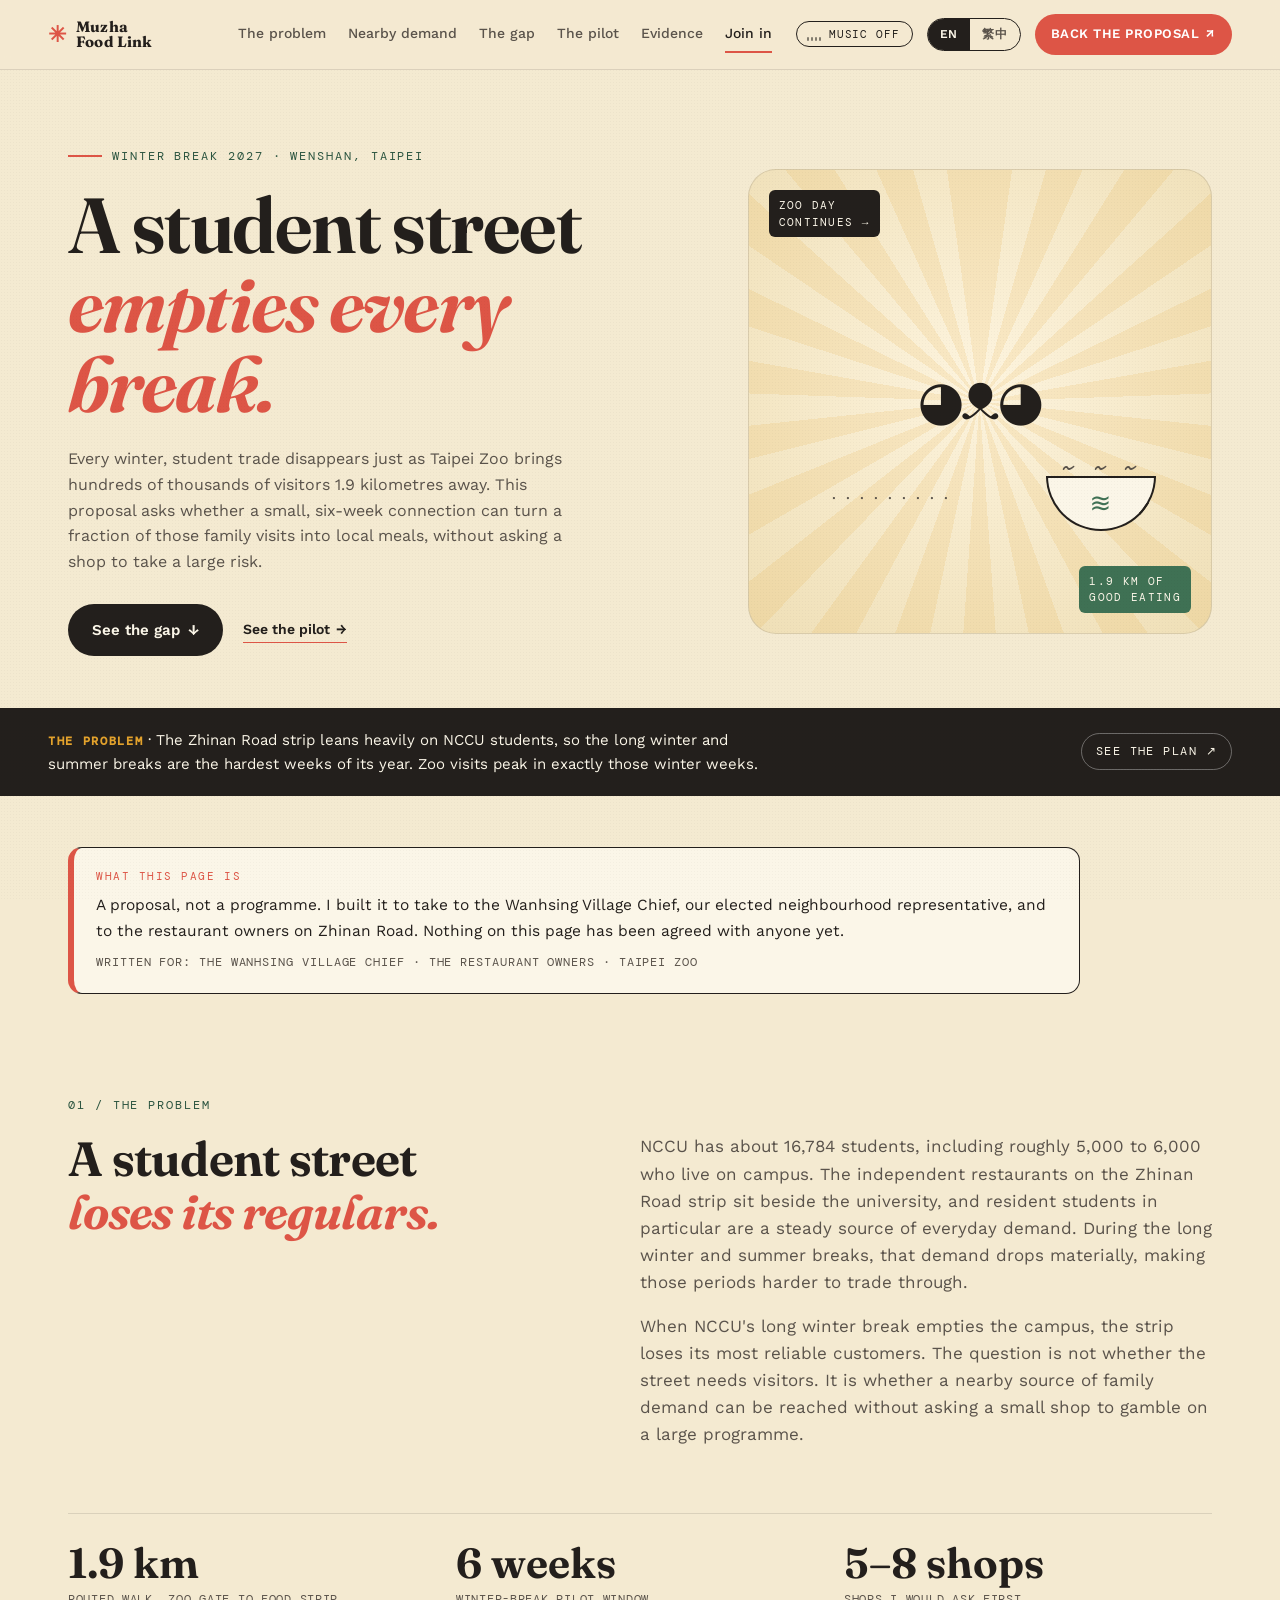
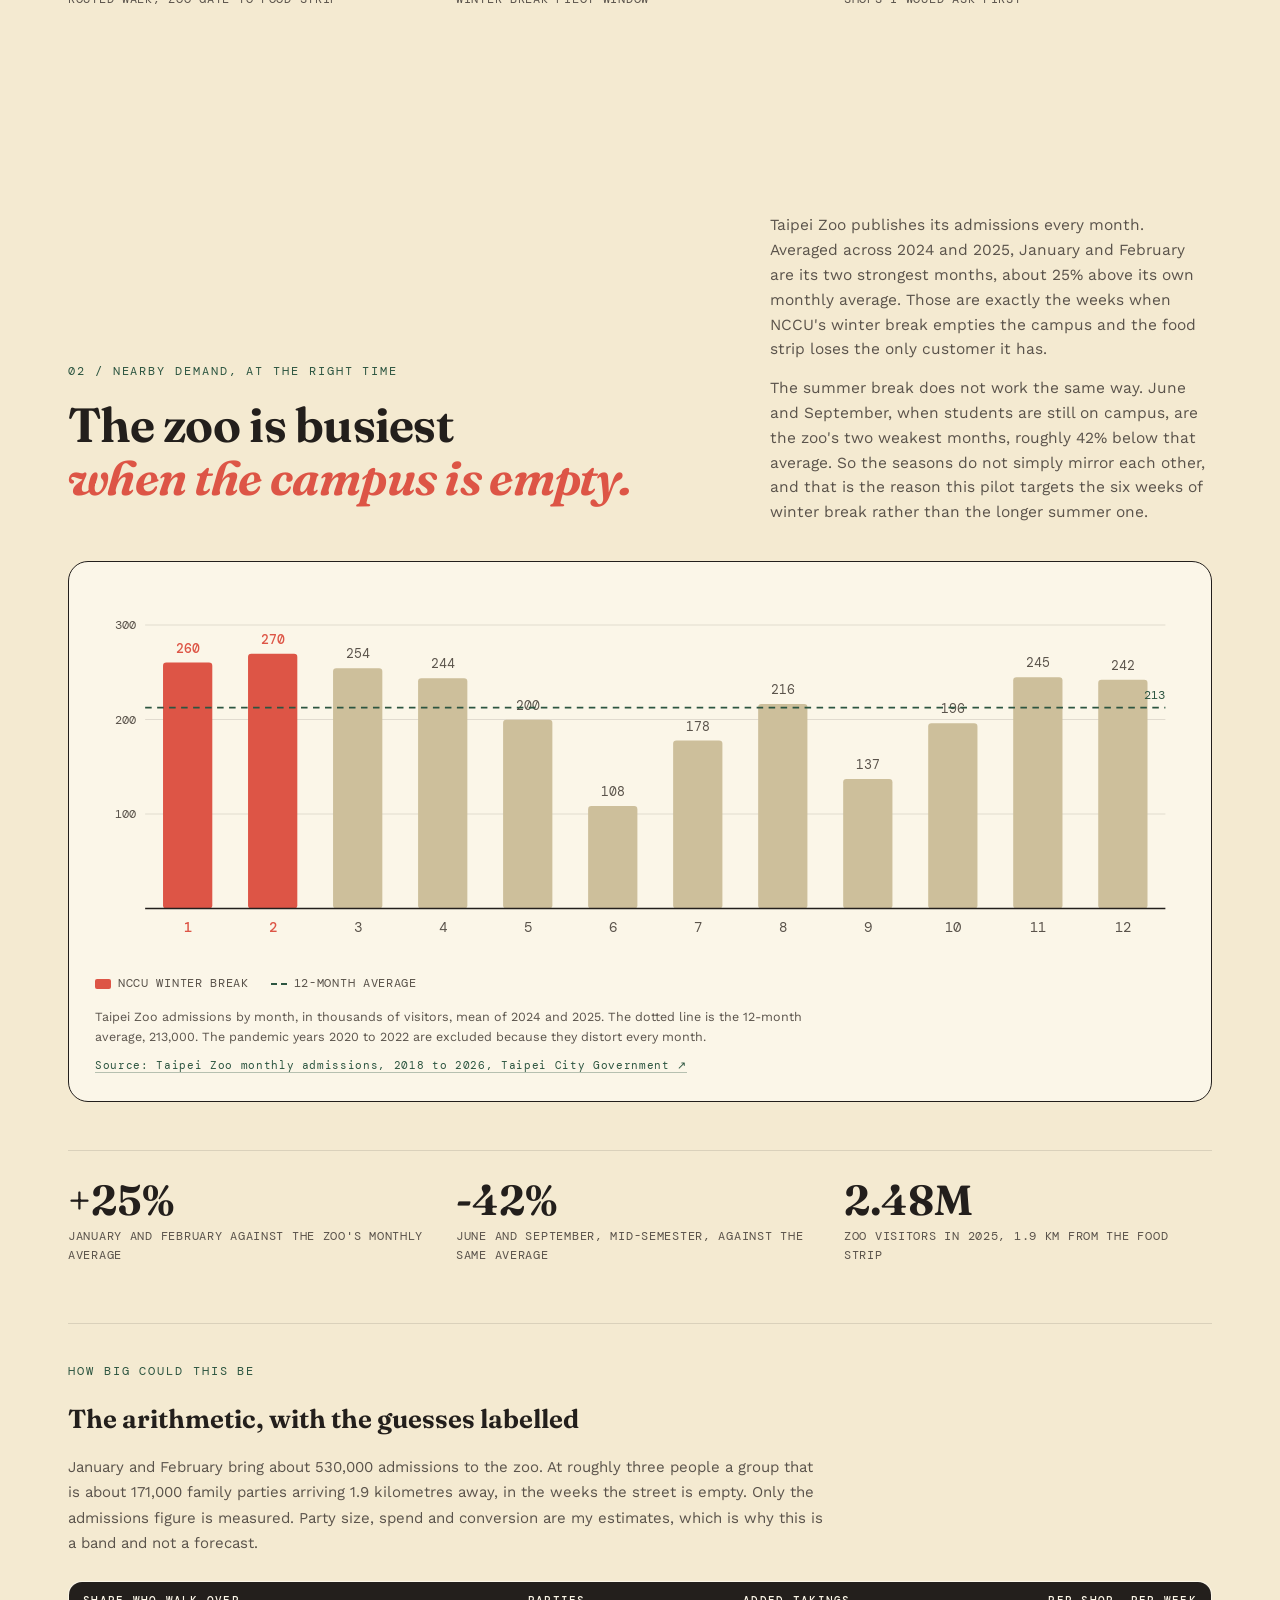
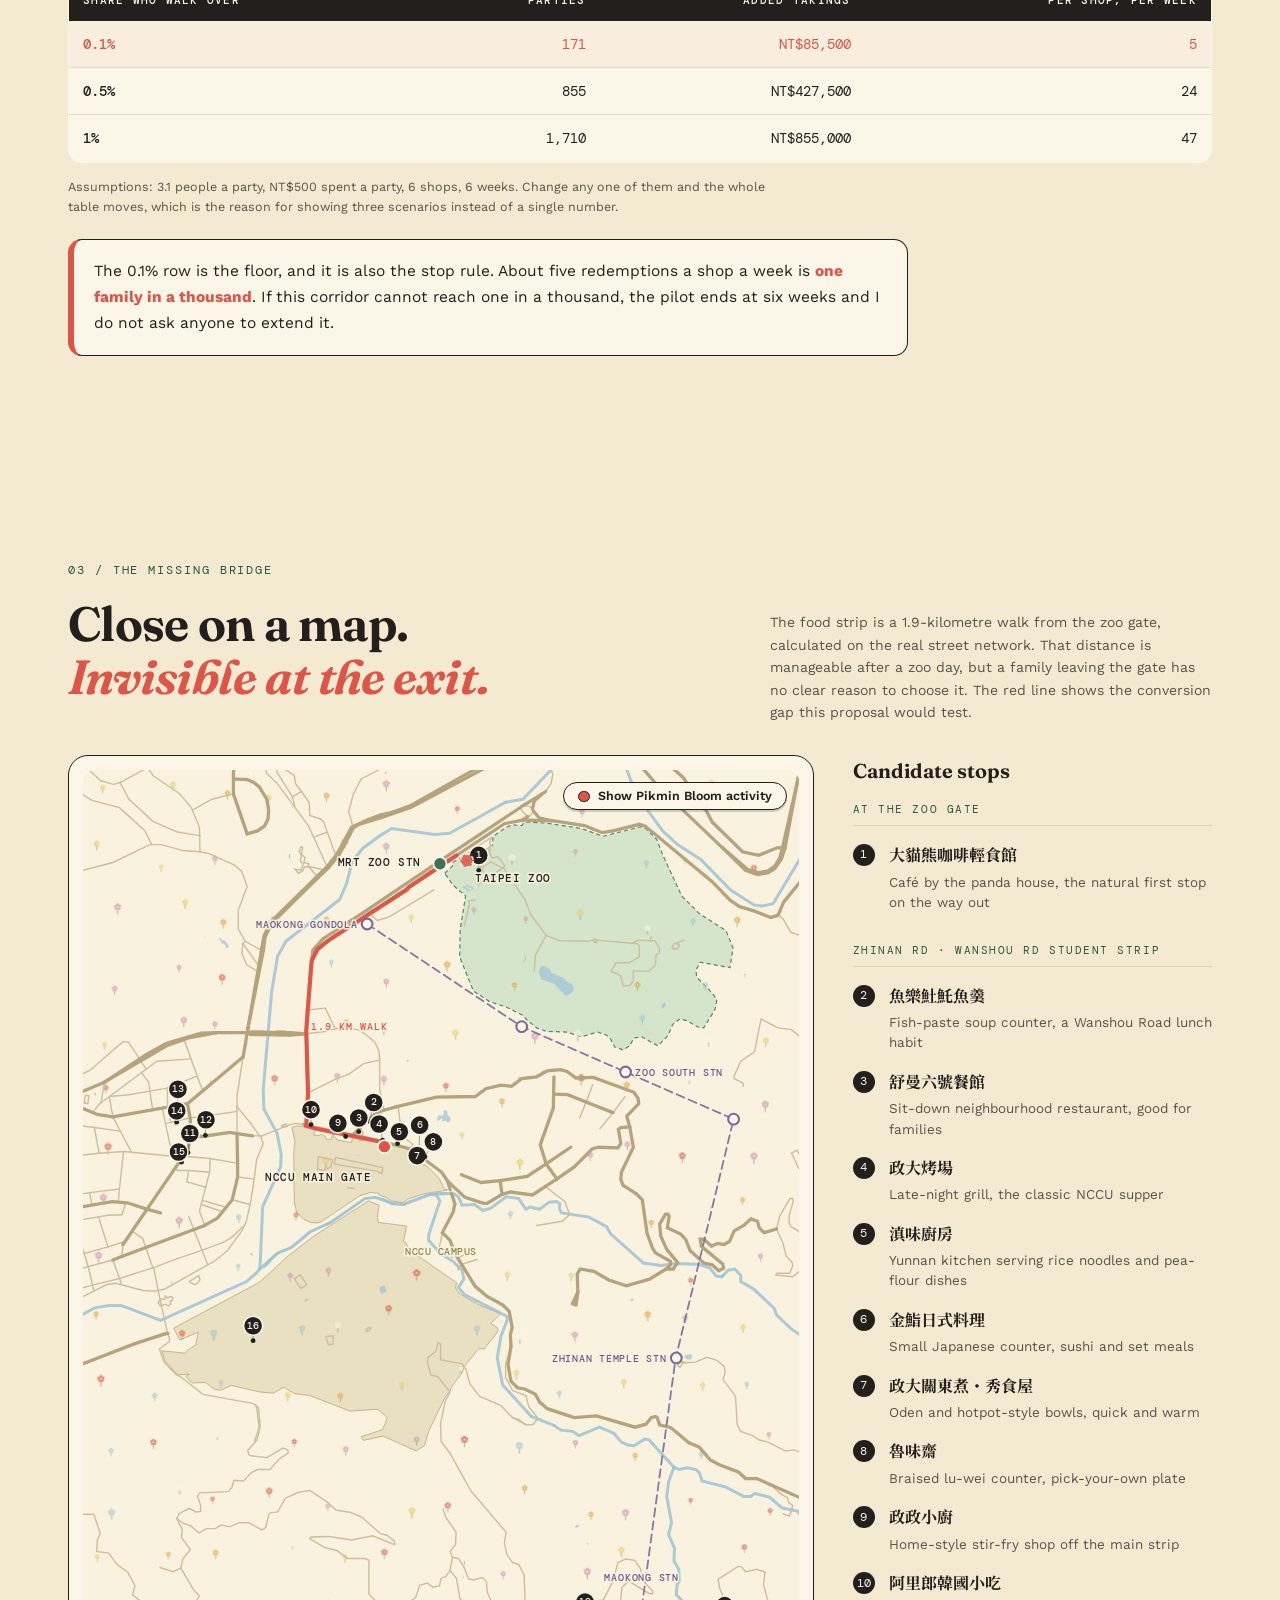
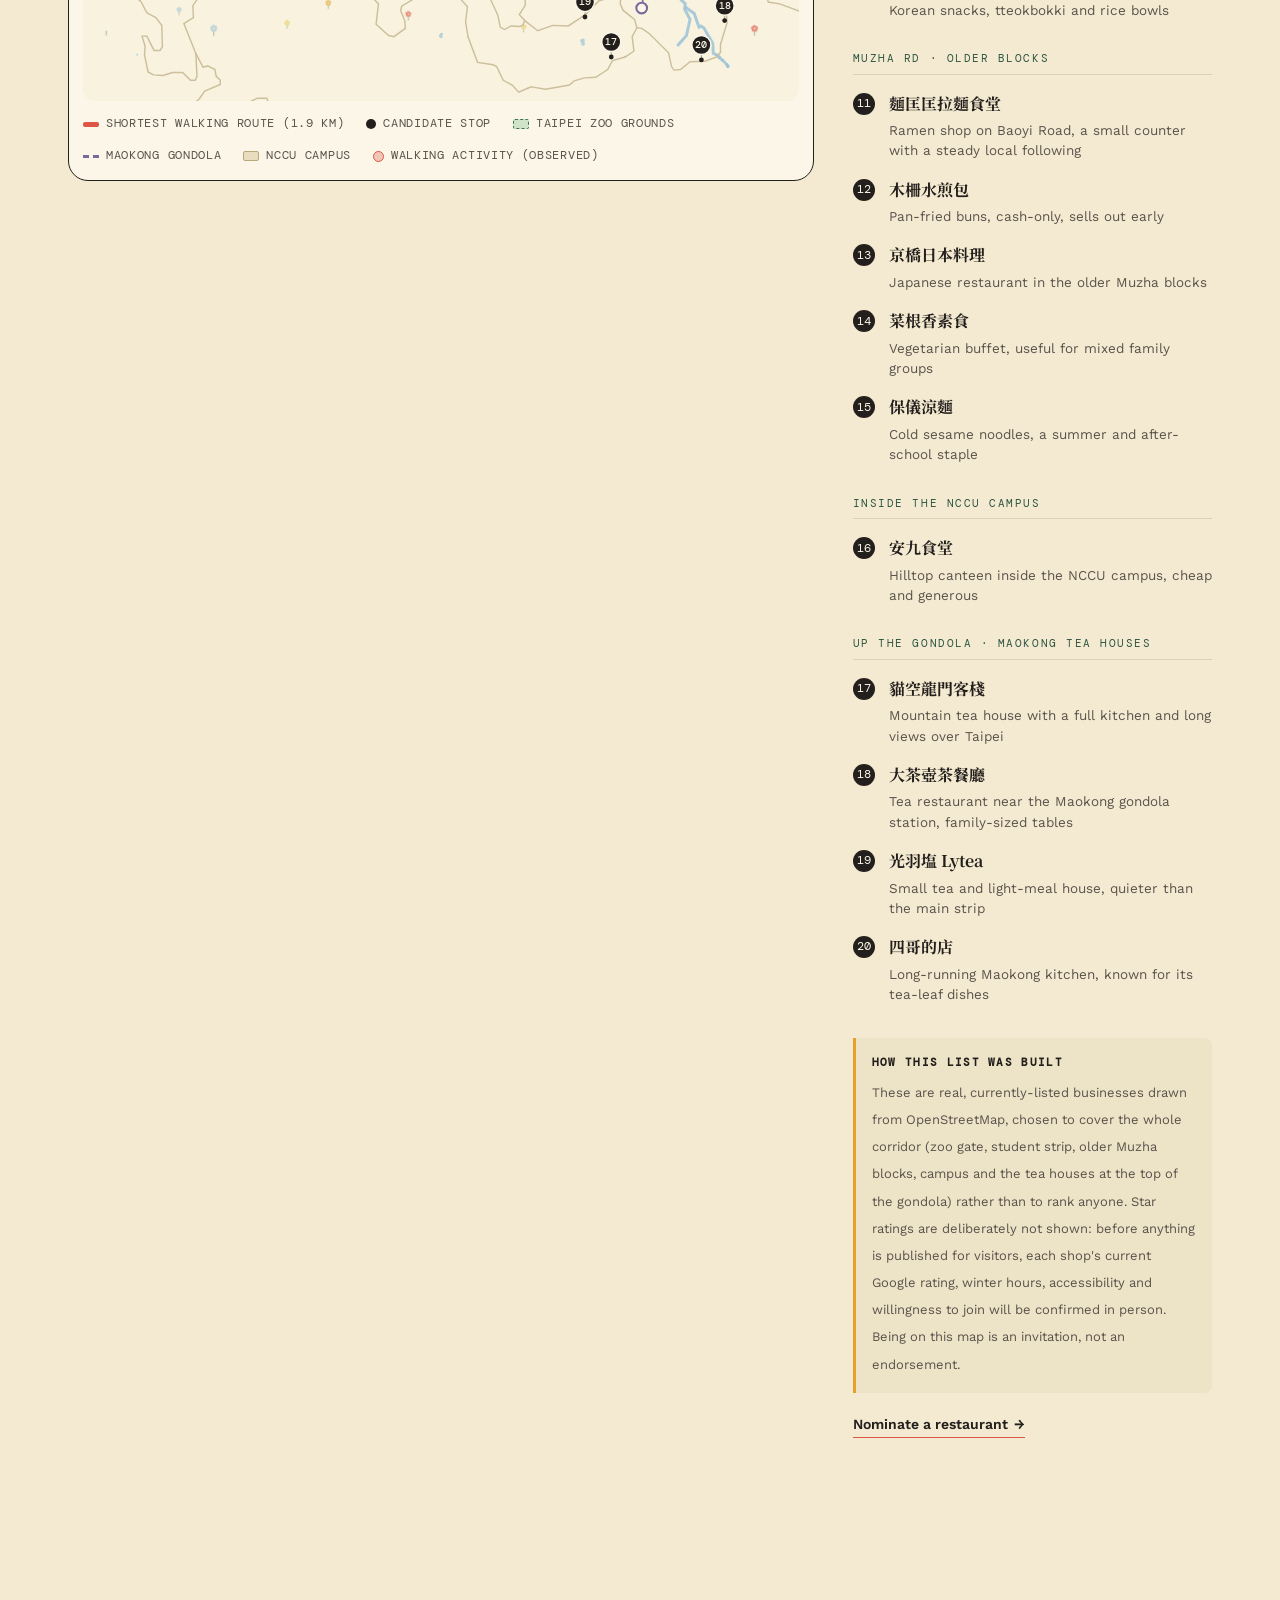
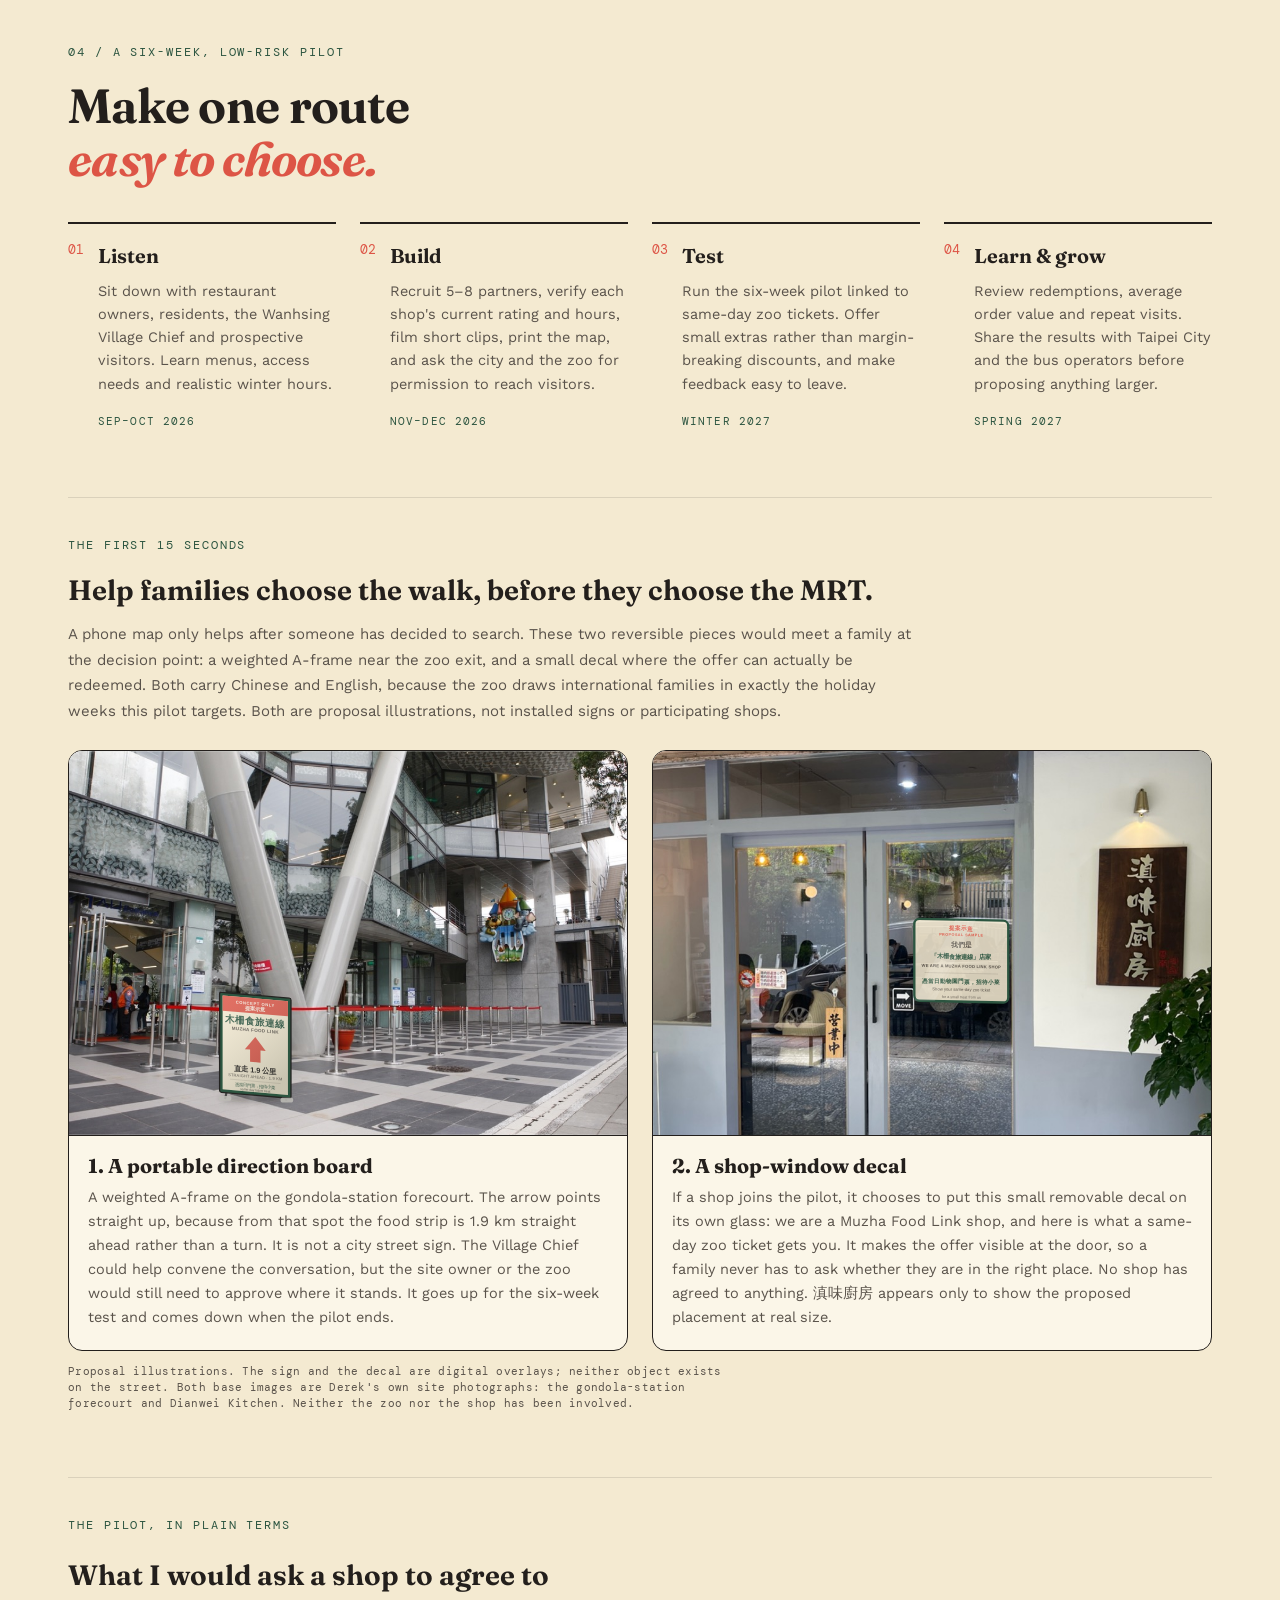
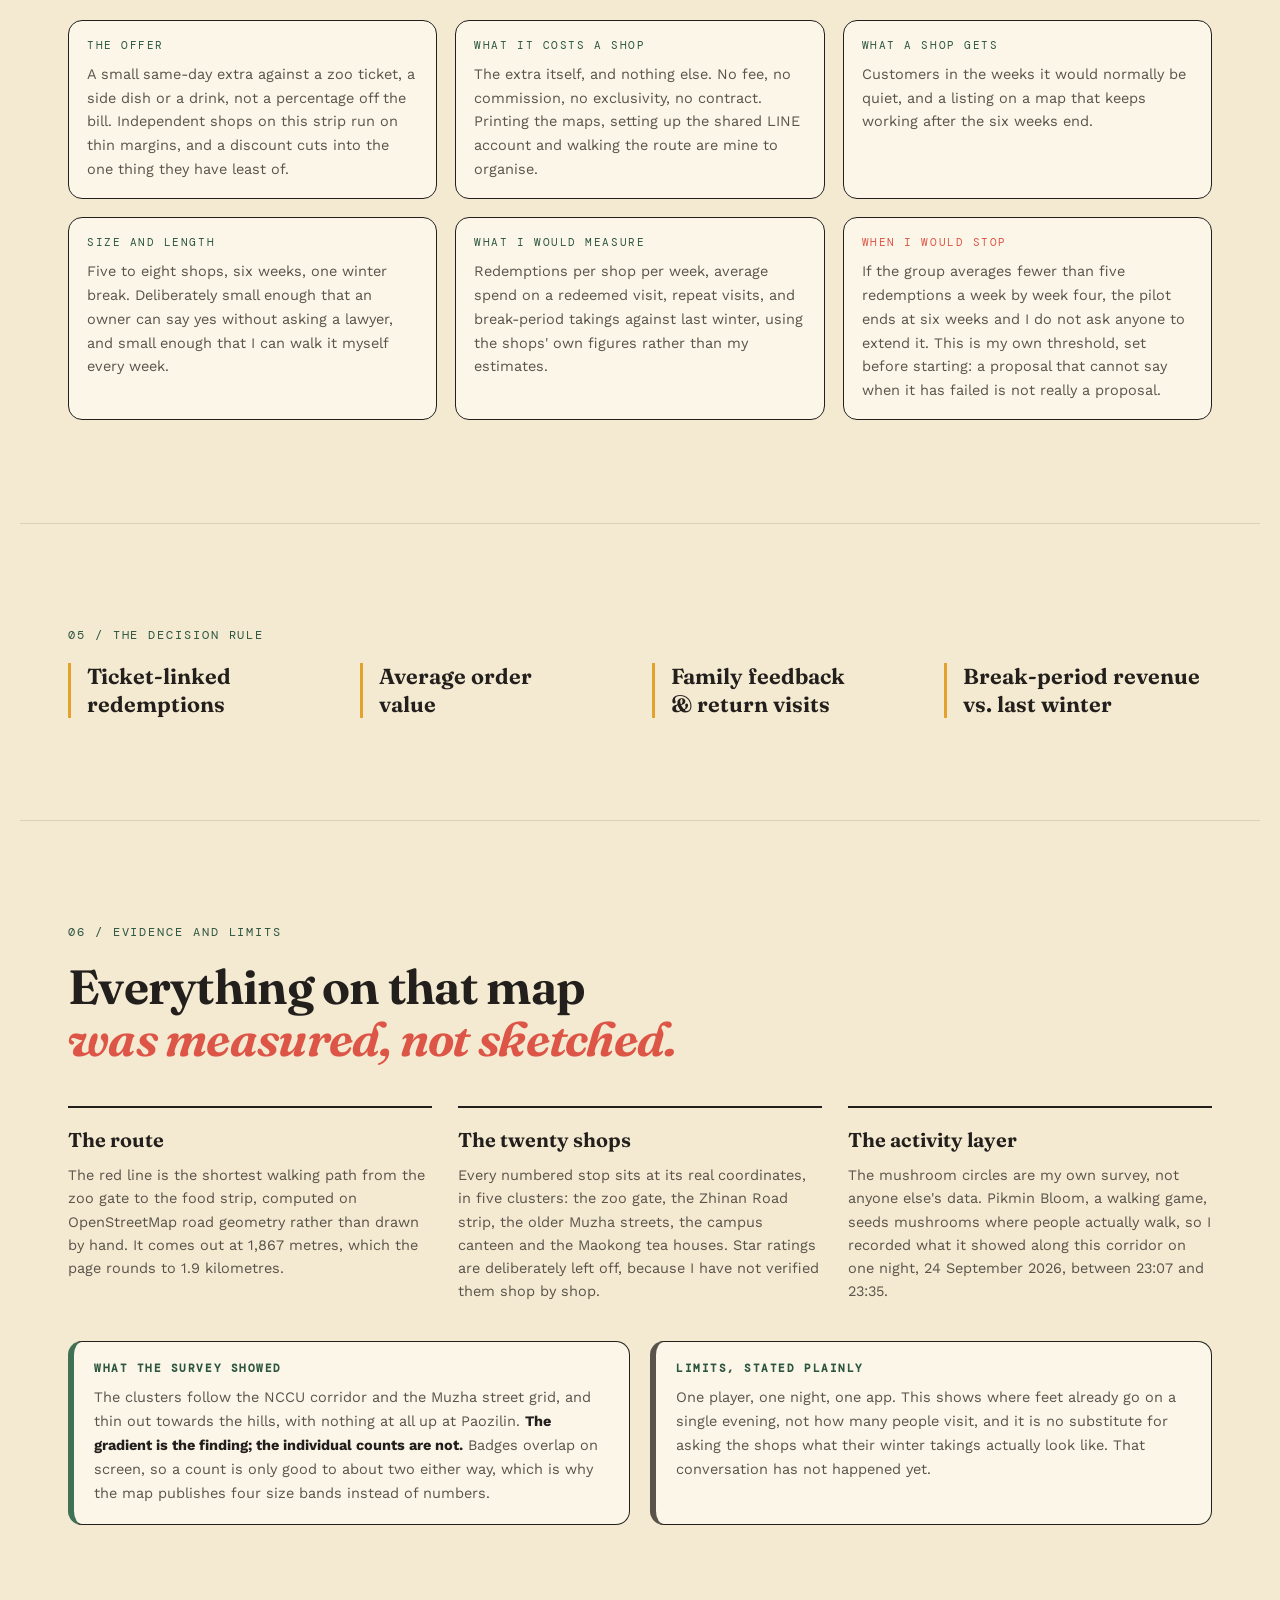
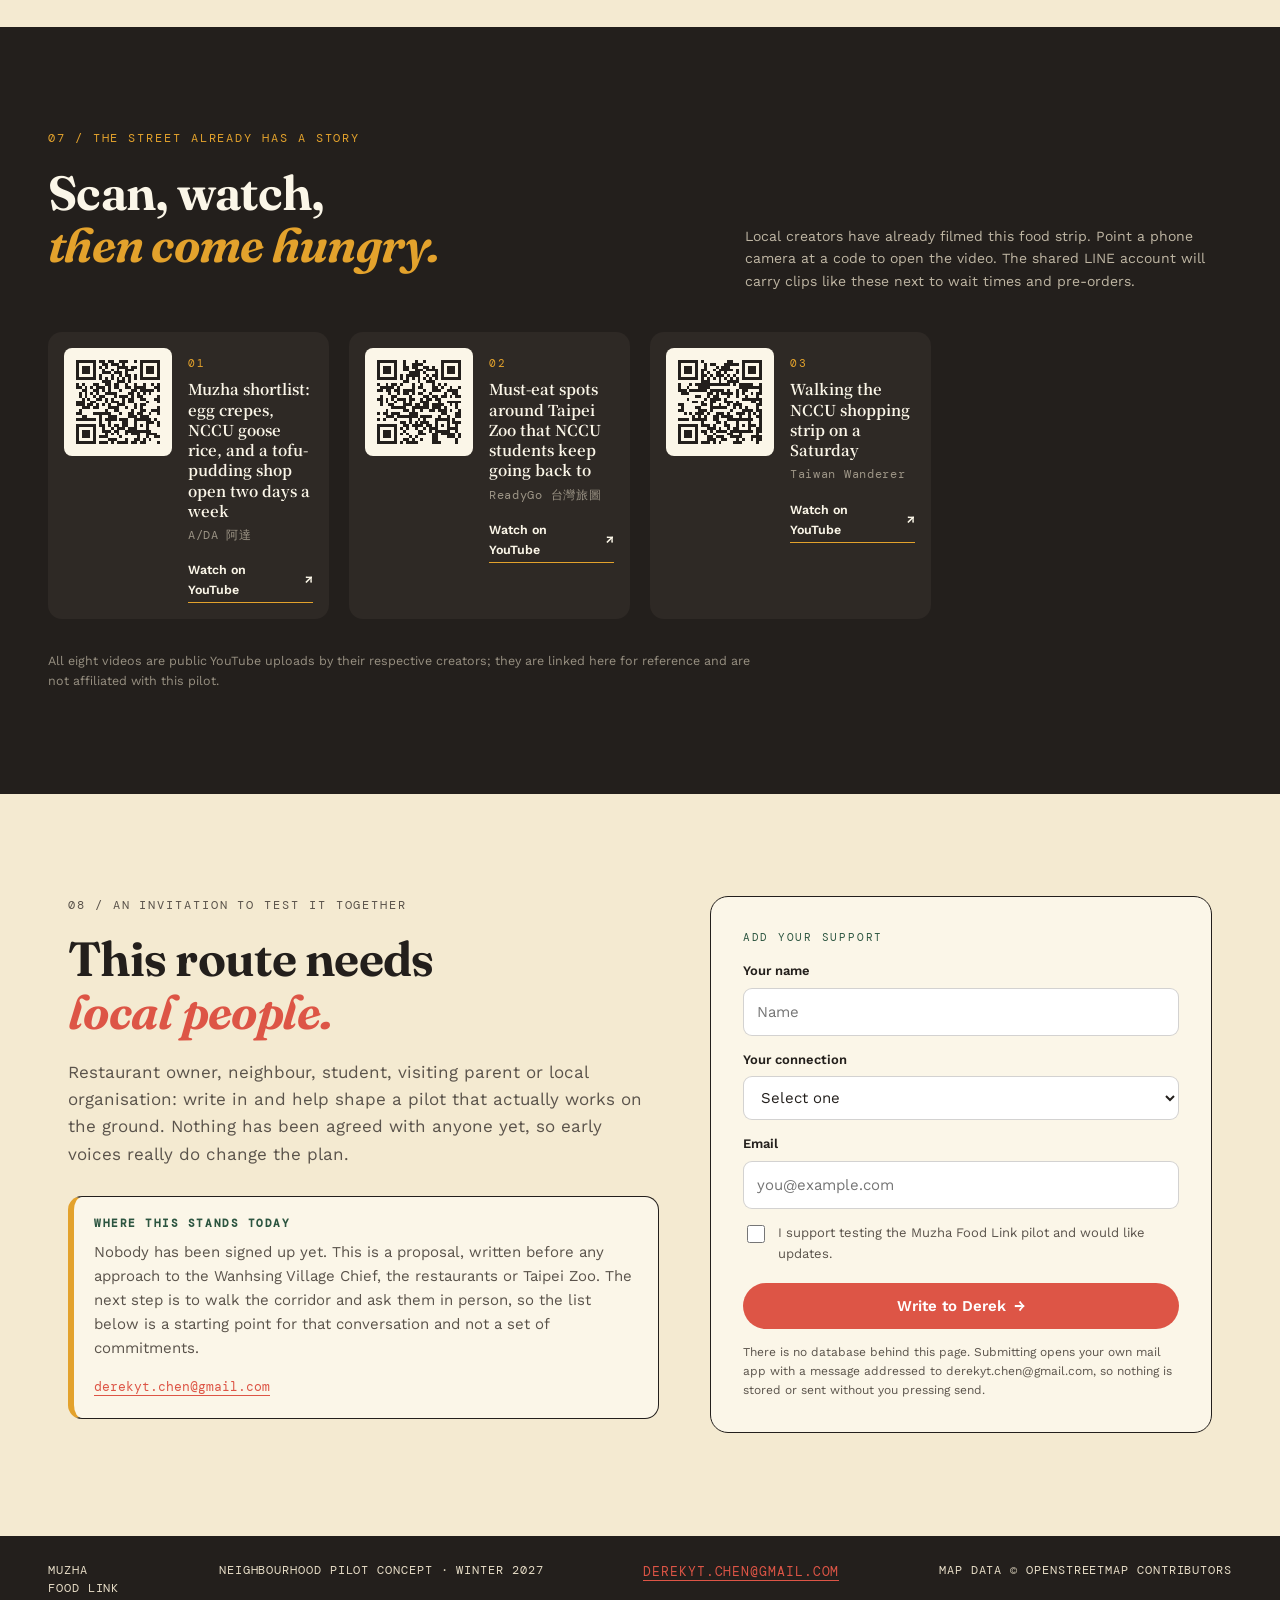
==== commit f1ce9cdb: "Add files via upload" ====
--- a/index.html
+++ b/index.html
@@ -8,7 +8,7 @@
   <link rel="preconnect" href="https://fonts.googleapis.com" />
   <link rel="preconnect" href="https://fonts.gstatic.com" crossorigin />
   <link href="https://fonts.googleapis.com/css2?family=DM+Mono:wght@400;500&family=Fraunces:opsz,wght@9..144,500;9..144,650;9..144,700&family=Nanum+Pen+Script&family=Noto+Serif+TC:wght@500;700&family=Work+Sans:wght@400;500;600;700&display=swap" rel="stylesheet" />
-  <link rel="stylesheet" href="styles.css?v=15" />
+  <link rel="stylesheet" href="styles.css?v=17" />
 </head>
 <body>
   <div class="grain" aria-hidden="true"></div>
@@ -16,11 +16,11 @@
   <header class="site-header">
     <a class="brand" href="#top"><span class="brand-sun">✳</span><span class="brand-name" data-i18n="brand"></span></a>
     <nav aria-label="Primary">
-      <a href="#idea" data-i18n="nav.idea"></a>
-      <a href="#season" data-i18n="nav.season"></a>
-      <a href="#map" data-i18n="nav.map"></a>
-      <a href="#method" data-i18n="nav.method"></a>
-      <a href="#plan" data-i18n="nav.plan"></a>
+      <a href="#problem" data-i18n="nav.idea"></a>
+      <a href="#demand" data-i18n="nav.season"></a>
+      <a href="#gap" data-i18n="nav.map"></a>
+      <a href="#pilot" data-i18n="nav.plan"></a>
+      <a href="#evidence" data-i18n="nav.method"></a>
       <a href="#join" data-i18n="nav.join"></a>
     </nav>
     <div class="header-right">
@@ -37,14 +37,14 @@
   </header>
 
   <main id="top">
-    <section class="hero" id="idea">
+    <section class="hero">
       <div class="hero-copy">
         <p class="eyebrow"><span></span> <span data-i18n="hero.eyebrow"></span></p>
         <h1 data-i18n="hero.h1"></h1>
         <p class="hero-intro" data-i18n="hero.intro"></p>
         <div class="hero-actions">
-          <a class="button button-ink" href="#map"><span data-i18n="hero.btn1"></span> <span aria-hidden="true">↓</span></a>
-          <a class="text-link" href="#plan"><span data-i18n="hero.btn2"></span> <span aria-hidden="true">→</span></a>
+          <a class="button button-ink" href="#gap"><span data-i18n="hero.btn1"></span> <span aria-hidden="true">↓</span></a>
+          <a class="text-link" href="#pilot"><span data-i18n="hero.btn2"></span> <span aria-hidden="true">→</span></a>
         </div>
       </div>
       <div class="hero-art" aria-hidden="true">
@@ -59,7 +59,7 @@
 
     <section class="problem-strip">
       <p><b data-i18n="strip.label"></b> · <span data-i18n="strip.text"></span></p>
-      <a href="#plan"><span data-i18n="strip.cta"></span> <span aria-hidden="true">↗</span></a>
+      <a href="#pilot"><span data-i18n="strip.cta"></span> <span aria-hidden="true">↗</span></a>
     </section>
 
     <section class="about-note section">
@@ -70,7 +70,7 @@
       </div>
     </section>
 
-    <section class="story section" aria-labelledby="story-title">
+    <section class="story section" id="problem" aria-labelledby="story-title">
       <div class="section-kicker" data-i18n="story.kicker"></div>
       <div class="story-layout">
         <h2 id="story-title" data-i18n="story.h2"></h2>
@@ -86,7 +86,7 @@
       </div>
     </section>
 
-    <section class="season section" id="season" aria-labelledby="season-title">
+    <section class="season section" id="demand" aria-labelledby="season-title">
       <div class="map-heading">
         <div><p class="section-kicker" data-i18n="season.kicker"></p><h2 id="season-title" data-i18n="season.h2"></h2></div>
         <div class="season-body">
@@ -193,7 +193,7 @@
       </div>
     </section>
 
-    <section class="map-section section" id="map" aria-labelledby="map-title">
+    <section class="map-section section" id="gap" aria-labelledby="map-title">
       <div class="map-heading">
         <div><p class="section-kicker" data-i18n="map.kicker"></p><h2 id="map-title" data-i18n="map.h2"></h2></div>
         <p class="map-sub" data-i18n="map.sub"></p>
@@ -215,11 +215,6 @@
 <g class="m-route"><path d="M509 625L391 601L374 596L377 541L374 436L383 320L393 300L412 285L543 200L545 197L626 143"/></g>
 <g class="m-pikmin"><g class="m-pk m-pk-l3"><title>動物園 / Taipei Zoo</title><circle class="m-pk-halo" cx="476" cy="258" r="46"/><circle class="m-pk-ring" cx="476" cy="258" r="46"/><g transform="translate(476,265) scale(1.74)"><path class="m-pk-stem" d="M-3.2 0 q-0.4 -6.4 3.2 -6.4 q3.6 0 3.2 6.4 z"/><path class="m-pk-cap" d="M-9.4 -6.2 q0 -7.6 9.4 -7.6 q9.4 0 9.4 7.6 z"/><g class="m-pk-dot"><circle cx="-4.2" cy="-9.4" r="1.5"/><circle cx="0.6" cy="-11.2" r="1.8"/><circle cx="4.6" cy="-9" r="1.3"/></g></g></g><g class="m-pk m-pk-l3"><title>外埔 / Waipu / NCCU</title><circle class="m-pk-halo" cx="575" cy="724" r="46"/><circle class="m-pk-ring" cx="575" cy="724" r="46"/><g transform="translate(575,731) scale(1.74)"><path class="m-pk-stem" d="M-3.2 0 q-0.4 -6.4 3.2 -6.4 q3.6 0 3.2 6.4 z"/><path class="m-pk-cap" d="M-9.4 -6.2 q0 -7.6 9.4 -7.6 q9.4 0 9.4 7.6 z"/><g class="m-pk-dot"><circle cx="-4.2" cy="-9.4" r="1.5"/><circle cx="0.6" cy="-11.2" r="1.8"/><circle cx="4.6" cy="-9" r="1.3"/></g></g></g><g class="m-pk m-pk-l2"><title>頂店 / Dingdian</title><circle class="m-pk-halo" cx="224" cy="555" r="32"/><circle class="m-pk-ring" cx="224" cy="555" r="32"/><g transform="translate(224,562) scale(1.46)"><path class="m-pk-stem" d="M-3.2 0 q-0.4 -6.4 3.2 -6.4 q3.6 0 3.2 6.4 z"/><path class="m-pk-cap" d="M-9.4 -6.2 q0 -7.6 9.4 -7.6 q9.4 0 9.4 7.6 z"/><g class="m-pk-dot"><circle cx="-4.2" cy="-9.4" r="1.5"/><circle cx="0.6" cy="-11.2" r="1.8"/><circle cx="4.6" cy="-9" r="1.3"/></g></g></g><g class="m-pk m-pk-l2"><title>十一命 / Shiyiming</title><circle class="m-pk-halo" cx="398" cy="393" r="32"/><circle class="m-pk-ring" cx="398" cy="393" r="32"/><g transform="translate(398,400) scale(1.46)"><path class="m-pk-stem" d="M-3.2 0 q-0.4 -6.4 3.2 -6.4 q3.6 0 3.2 6.4 z"/><path class="m-pk-cap" d="M-9.4 -6.2 q0 -7.6 9.4 -7.6 q9.4 0 9.4 7.6 z"/><g class="m-pk-dot"><circle cx="-4.2" cy="-9.4" r="1.5"/><circle cx="0.6" cy="-11.2" r="1.8"/><circle cx="4.6" cy="-9" r="1.3"/></g></g></g><g class="m-pk m-pk-l2"><title>渡船巷 / Duchuanxiang</title><circle class="m-pk-halo" cx="290" cy="622" r="32"/><circle class="m-pk-ring" cx="290" cy="622" r="32"/><g transform="translate(290,629) scale(1.46)"><path class="m-pk-stem" d="M-3.2 0 q-0.4 -6.4 3.2 -6.4 q3.6 0 3.2 6.4 z"/><path class="m-pk-cap" d="M-9.4 -6.2 q0 -7.6 9.4 -7.6 q9.4 0 9.4 7.6 z"/><g class="m-pk-dot"><circle cx="-4.2" cy="-9.4" r="1.5"/><circle cx="0.6" cy="-11.2" r="1.8"/><circle cx="4.6" cy="-9" r="1.3"/></g></g></g><g class="m-pk m-pk-l2"><title>貓纜轉角一 / Gondola Corner 1</title><circle class="m-pk-halo" cx="735" cy="430" r="32"/><circle class="m-pk-ring" cx="735" cy="430" r="32"/><g transform="translate(735,437) scale(1.46)"><path class="m-pk-stem" d="M-3.2 0 q-0.4 -6.4 3.2 -6.4 q3.6 0 3.2 6.4 z"/><path class="m-pk-cap" d="M-9.4 -6.2 q0 -7.6 9.4 -7.6 q9.4 0 9.4 7.6 z"/><g class="m-pk-dot"><circle cx="-4.2" cy="-9.4" r="1.5"/><circle cx="0.6" cy="-11.2" r="1.8"/><circle cx="4.6" cy="-9" r="1.3"/></g></g></g><g class="m-pk m-pk-l1"><title>抱子腳 / Baozijiao</title><circle class="m-pk-halo" cx="281" cy="222" r="21"/><circle class="m-pk-ring" cx="281" cy="222" r="21"/><g transform="translate(281,229) scale(1.18)"><path class="m-pk-stem" d="M-3.2 0 q-0.4 -6.4 3.2 -6.4 q3.6 0 3.2 6.4 z"/><path class="m-pk-cap" d="M-9.4 -6.2 q0 -7.6 9.4 -7.6 q9.4 0 9.4 7.6 z"/><g class="m-pk-dot"><circle cx="-4.2" cy="-9.4" r="1.5"/><circle cx="0.6" cy="-11.2" r="1.8"/><circle cx="4.6" cy="-9" r="1.3"/></g></g></g><g class="m-pk m-pk-l1"><title>打鐵寮 / Datieliao</title><circle class="m-pk-halo" cx="275" cy="735" r="21"/><circle class="m-pk-ring" cx="275" cy="735" r="21"/><g transform="translate(275,742) scale(1.18)"><path class="m-pk-stem" d="M-3.2 0 q-0.4 -6.4 3.2 -6.4 q3.6 0 3.2 6.4 z"/><path class="m-pk-cap" d="M-9.4 -6.2 q0 -7.6 9.4 -7.6 q9.4 0 9.4 7.6 z"/><g class="m-pk-dot"><circle cx="-4.2" cy="-9.4" r="1.5"/><circle cx="0.6" cy="-11.2" r="1.8"/><circle cx="4.6" cy="-9" r="1.3"/></g></g></g><g class="m-pk m-pk-l1"><title>渡船頭 / Duchuantou</title><circle class="m-pk-halo" cx="315" cy="809" r="21"/><circle class="m-pk-ring" cx="315" cy="809" r="21"/><g transform="translate(315,816) scale(1.18)"><path class="m-pk-stem" d="M-3.2 0 q-0.4 -6.4 3.2 -6.4 q3.6 0 3.2 6.4 z"/><path class="m-pk-cap" d="M-9.4 -6.2 q0 -7.6 9.4 -7.6 q9.4 0 9.4 7.6 z"/><g class="m-pk-dot"><circle cx="-4.2" cy="-9.4" r="1.5"/><circle cx="0.6" cy="-11.2" r="1.8"/><circle cx="4.6" cy="-9" r="1.3"/></g></g></g><g class="m-pk m-pk-l1"><title>番仔公館 / Fanzaigongguan</title><circle class="m-pk-halo" cx="619" cy="804" r="21"/><circle class="m-pk-ring" cx="619" cy="804" r="21"/><g transform="translate(619,811) scale(1.18)"><path class="m-pk-stem" d="M-3.2 0 q-0.4 -6.4 3.2 -6.4 q3.6 0 3.2 6.4 z"/><path class="m-pk-cap" d="M-9.4 -6.2 q0 -7.6 9.4 -7.6 q9.4 0 9.4 7.6 z"/><g class="m-pk-dot"><circle cx="-4.2" cy="-9.4" r="1.5"/><circle cx="0.6" cy="-11.2" r="1.8"/><circle cx="4.6" cy="-9" r="1.3"/></g></g></g><g class="m-pk m-pk-l0"><title>炮子林 / Paozilin</title><circle class="m-pk-none" cx="597" cy="937" r="13"/></g></g>
 <g class="m-stations"><circle class="m-stn" cx="476" cy="258" r="9"/><circle class="m-stn" cx="994" cy="985" r="9"/><circle class="m-stn" cx="936" cy="1404" r="9"/><circle class="m-stn" cx="909" cy="506" r="9"/><circle class="m-stn" cx="735" cy="430" r="9"/><circle class="m-stn" cx="1090" cy="585" r="9"/></g>
-<g class="m-vac">
-<g class="m-vacmark"><title data-i18n="map.vac.title"></title><circle class="m-vac-halo" cx="414" cy="600" r="15"/><circle class="m-vac-ring" cx="414" cy="600" r="9.5"/><path class="m-vac-x" d="M409.6 595.5 L418.8 604.7 M418.8 595.5 L409.6 604.7"/></g>
-<g class="m-vacmark"><title data-i18n="map.vac.title"></title><circle class="m-vac-halo" cx="488" cy="611" r="15"/><circle class="m-vac-ring" cx="488" cy="611" r="9.5"/><path class="m-vac-x" d="M483.1 606.2 L492.3 615.4 M492.3 606.2 L483.1 615.4"/></g>
-<g class="m-vacmark"><title data-i18n="map.vac.title"></title><circle class="m-vac-halo" cx="546" cy="645" r="15"/><circle class="m-vac-ring" cx="546" cy="645" r="9.5"/><path class="m-vac-x" d="M541.2 640.4 L550.4 649.6 M550.4 640.4 L541.2 649.6"/></g>
-</g>
 <g class="m-pins">
 <g class="m-pin" data-stop="1" tabindex="0"><circle class="m-pin-hit" cx="663" cy="143" r="23"/><line class="m-pin-leader" x1="663" y1="168" x2="663" y2="143"/><circle class="m-pin-here" cx="663" cy="168" r="4"/><circle class="m-pin-dot" cx="663" cy="143" r="16"/><text x="663" y="148">1</text></g>
 <g class="m-pin" data-stop="2" tabindex="0"><circle class="m-pin-hit" cx="487" cy="557" r="23"/><line class="m-pin-leader" x1="480" y1="589" x2="487" y2="557"/><circle class="m-pin-here" cx="480" cy="589" r="4"/><circle class="m-pin-dot" cx="487" cy="557" r="16"/><text x="487" y="562">2</text></g>
@@ -263,10 +258,8 @@
             <span><i class="lg lg-zoo"></i> <span data-i18n="map.lg.zoo"></span></span>
             <span><i class="lg lg-cable"></i> <span data-i18n="map.lg.gondola"></span></span>
             <span><i class="lg lg-campus"></i> <span data-i18n="map.lg.campus"></span></span>
-            <span><i class="lg lg-vac"></i> <span data-i18n="map.vac.lg"></span></span>
             <span><i class="lg lg-pk"></i> <span data-i18n="map.pk.lg"></span></span>
           </div>
-          <p class="vac-note" data-i18n="map.vac.note"></p>
           <p class="pk-caveat" id="pk-caveat" data-i18n="map.pk.caveat" hidden></p>
         </div>
 
@@ -313,31 +306,7 @@
       </div>
     </section>
 
-    <section class="method section" id="method" aria-labelledby="method-title">
-      <div class="map-heading">
-        <div><p class="section-kicker" data-i18n="method.kicker"></p><h2 id="method-title" data-i18n="method.h2"></h2></div>
-      </div>
-      <div class="method-grid">
-        <article><h3 data-i18n="method.1t"></h3><p data-i18n="method.1b"></p></article>
-        <article><h3 data-i18n="method.2t"></h3><p data-i18n="method.2b"></p></article>
-        <article><h3 data-i18n="method.3t"></h3><p data-i18n="method.3b"></p></article>
-      </div>
-      <div class="method-notes">
-        <div class="method-finding"><b data-i18n="method.ft"></b><p data-i18n="method.fb"></p></div>
-        <div class="method-limit"><b data-i18n="method.lt"></b><p data-i18n="method.lb"></p></div>
-      </div>
-    </section>
-
-    <section class="watch section" id="watch" aria-labelledby="watch-title">
-      <div class="watch-heading">
-        <div><p class="section-kicker" data-i18n="watch.kicker"></p><h2 id="watch-title" data-i18n="watch.h2"></h2></div>
-        <p class="watch-sub" data-i18n="watch.sub"></p>
-      </div>
-      <div class="qr-grid" id="qr-grid"></div>
-      <p class="watch-foot" data-i18n="watch.foot"></p>
-    </section>
-
-    <section class="plan section" id="plan" aria-labelledby="plan-title">
+    <section class="plan section" id="pilot" aria-labelledby="plan-title">
       <div><p class="section-kicker" data-i18n="plan.kicker"></p><h2 id="plan-title" data-i18n="plan.h2"></h2></div>
       <div class="timeline">
         <article><span>01</span><div><h3 data-i18n="plan.1t"></h3><p data-i18n="plan.1b"></p><small data-i18n="plan.1d"></small></div></article>
@@ -381,10 +350,35 @@
       </div>
     </section>
 
-    <section class="metrics section">
-      <p class="section-kicker" data-i18n="metrics.kicker"></p>
+    <section class="metrics section" id="decision" aria-labelledby="decision-title">
+      <p class="section-kicker" id="decision-title" data-i18n="metrics.kicker"></p>
       <div><strong data-i18n="metrics.m1"></strong><strong data-i18n="metrics.m2"></strong><strong data-i18n="metrics.m3"></strong><strong data-i18n="metrics.m4"></strong></div>
     </section>
+
+    <section class="method section" id="evidence" aria-labelledby="method-title">
+      <div class="map-heading">
+        <div><p class="section-kicker" data-i18n="method.kicker"></p><h2 id="method-title" data-i18n="method.h2"></h2></div>
+      </div>
+      <div class="method-grid">
+        <article><h3 data-i18n="method.1t"></h3><p data-i18n="method.1b"></p></article>
+        <article><h3 data-i18n="method.2t"></h3><p data-i18n="method.2b"></p></article>
+        <article><h3 data-i18n="method.3t"></h3><p data-i18n="method.3b"></p></article>
+      </div>
+      <div class="method-notes">
+        <div class="method-finding"><b data-i18n="method.ft"></b><p data-i18n="method.fb"></p></div>
+        <div class="method-limit"><b data-i18n="method.lt"></b><p data-i18n="method.lb"></p></div>
+      </div>
+    </section>
+
+    <section class="watch section" id="watch" aria-labelledby="watch-title">
+      <div class="watch-heading">
+        <div><p class="section-kicker" data-i18n="watch.kicker"></p><h2 id="watch-title" data-i18n="watch.h2"></h2></div>
+        <p class="watch-sub" data-i18n="watch.sub"></p>
+      </div>
+      <div class="qr-grid" id="qr-grid"></div>
+      <p class="watch-foot" data-i18n="watch.foot"></p>
+    </section>
+
 
     <section class="join section" id="join" aria-labelledby="join-title">
       <div class="join-copy">
@@ -420,8 +414,8 @@
     <span><a class="mail-link" href="mailto:derekyt.chen@gmail.com?subject=Muzha%20Food%20Link">derekyt.chen@gmail.com</a></span>
     <span data-i18n="footer.src"></span>
   </footer>
-  <script src="i18n.js?v=15"></script>
+  <script src="i18n.js?v=18"></script>
   <script src="ambient.js?v=9"></script>
-  <script src="script.js?v=9"></script>
+  <script src="script.js?v=10"></script>
 </body>
 </html>
--- a/styles.css
+++ b/styles.css
@@ -127,11 +127,6 @@
 .m-zoo{fill:var(--zoo);stroke:var(--moss);stroke-width:2;stroke-dasharray:7 5;opacity:.85}
 .m-campus path{fill:#e8ddbe;stroke:#b9a878;stroke-width:1.5;opacity:.9}
 /* shuttered units: the fact the business case opens on, so always visible */
-.m-vac-halo{fill:var(--ink);opacity:.07}
-.m-vac-ring{fill:var(--cream);stroke:var(--ink);stroke-width:1.6;stroke-dasharray:4 3;opacity:.9}
-.m-vac-x{fill:none;stroke:var(--ink);stroke-width:2.2;stroke-linecap:round;opacity:.78}
-.lg-vac{background:var(--cream);border:1.5px dashed var(--ink);width:11px;height:11px;border-radius:50%}
-.vac-note{margin:.85rem 0 0;font:400 .72rem/1.55 "Work Sans",sans-serif;opacity:.72;max-width:70ch}
 /* Pikmin Bloom observed-activity layer (off by default, toggled) */
 .m-pikmin{display:none}
 .food-map.show-pk .m-pikmin{display:block}
@@ -212,7 +207,7 @@
 .watch-heading{display:grid;grid-template-columns:minmax(0,1.15fr) minmax(0,.85fr);gap:clamp(20px,3vw,48px);
   align-items:end;margin-bottom:40px}
 .watch-sub{margin:0;font-size:14px;color:#e6dcc6cc}
-.qr-grid{display:grid;grid-template-columns:repeat(auto-fill,minmax(270px,1fr));gap:20px}
+.qr-grid{display:grid;grid-template-columns:repeat(auto-fill,minmax(min(270px,100%),1fr));gap:20px}
 .qr-card{display:grid;grid-template-columns:auto 1fr;gap:16px;background:#2e2925;border:1px solid #fff1a;
   border-radius:14px;padding:16px}
 .qr-code{display:block;background:var(--cream);border-radius:8px;padding:6px;line-height:0;height:fit-content}
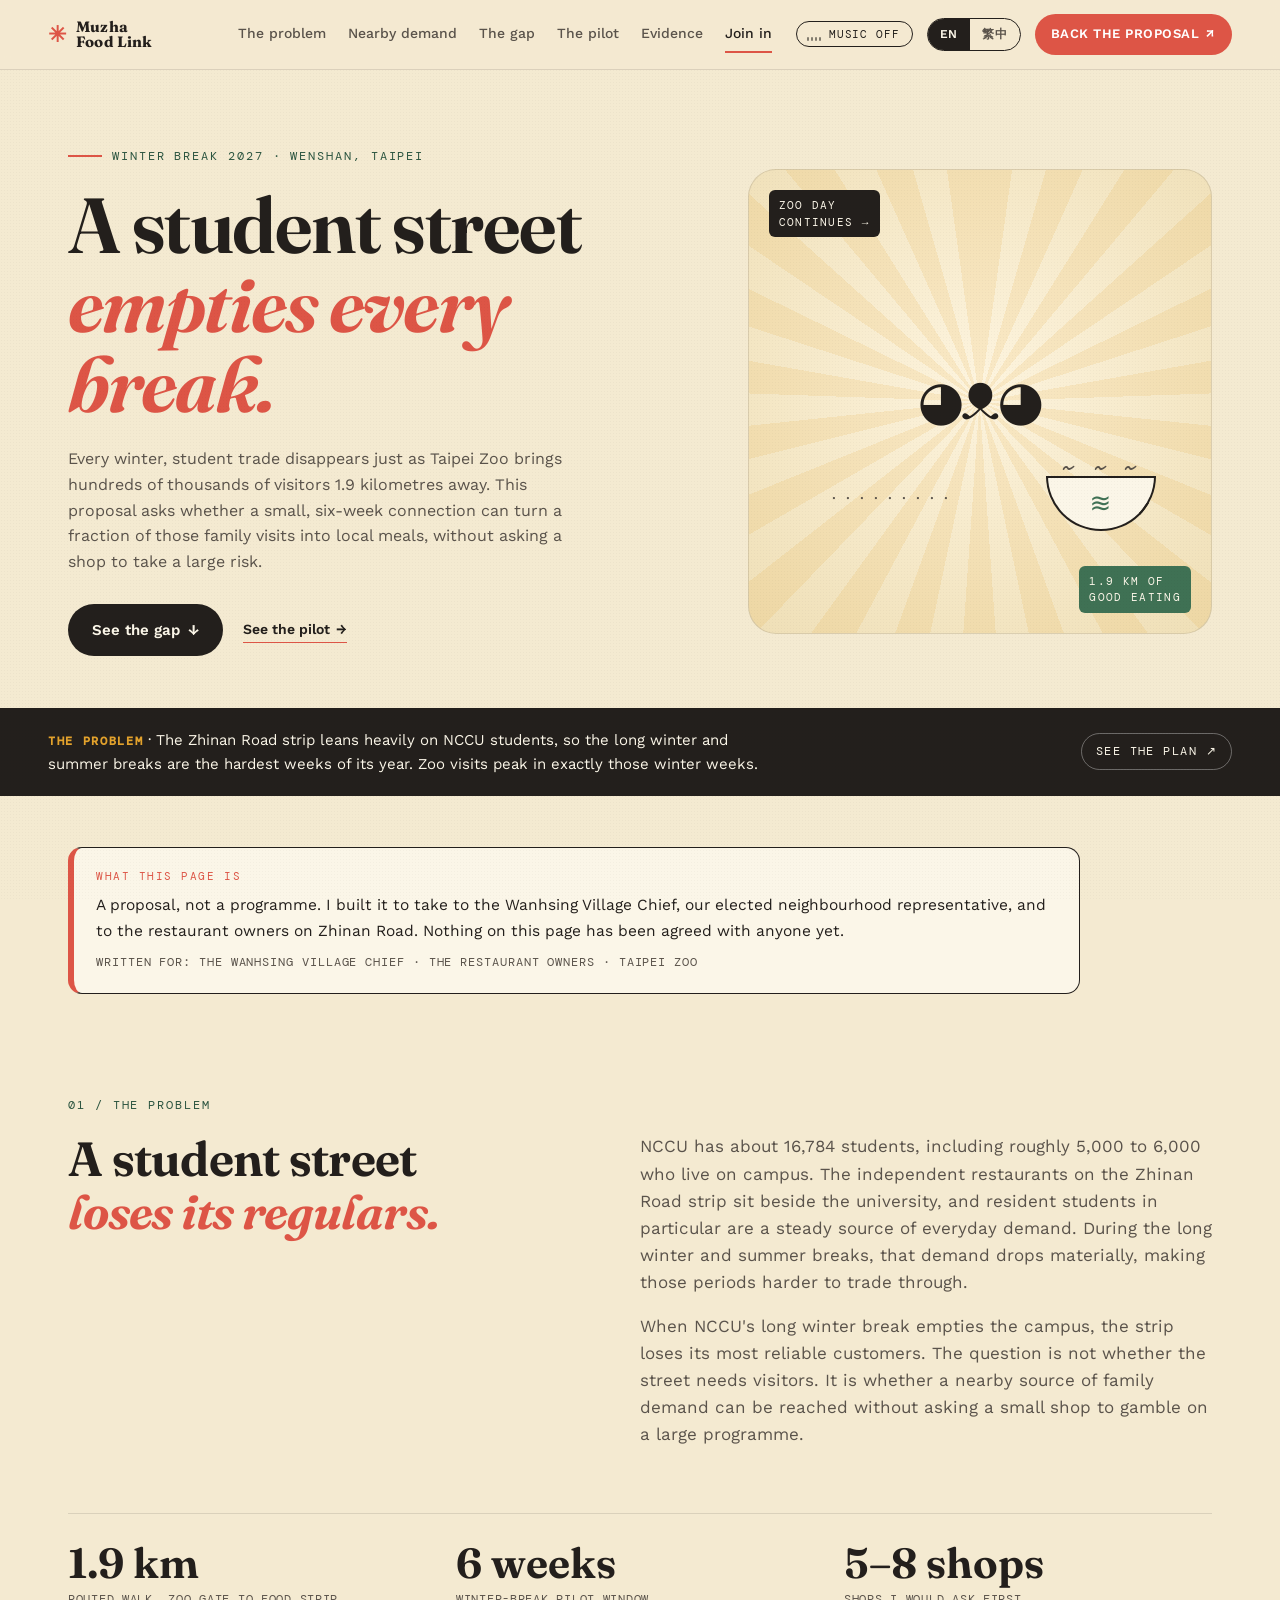
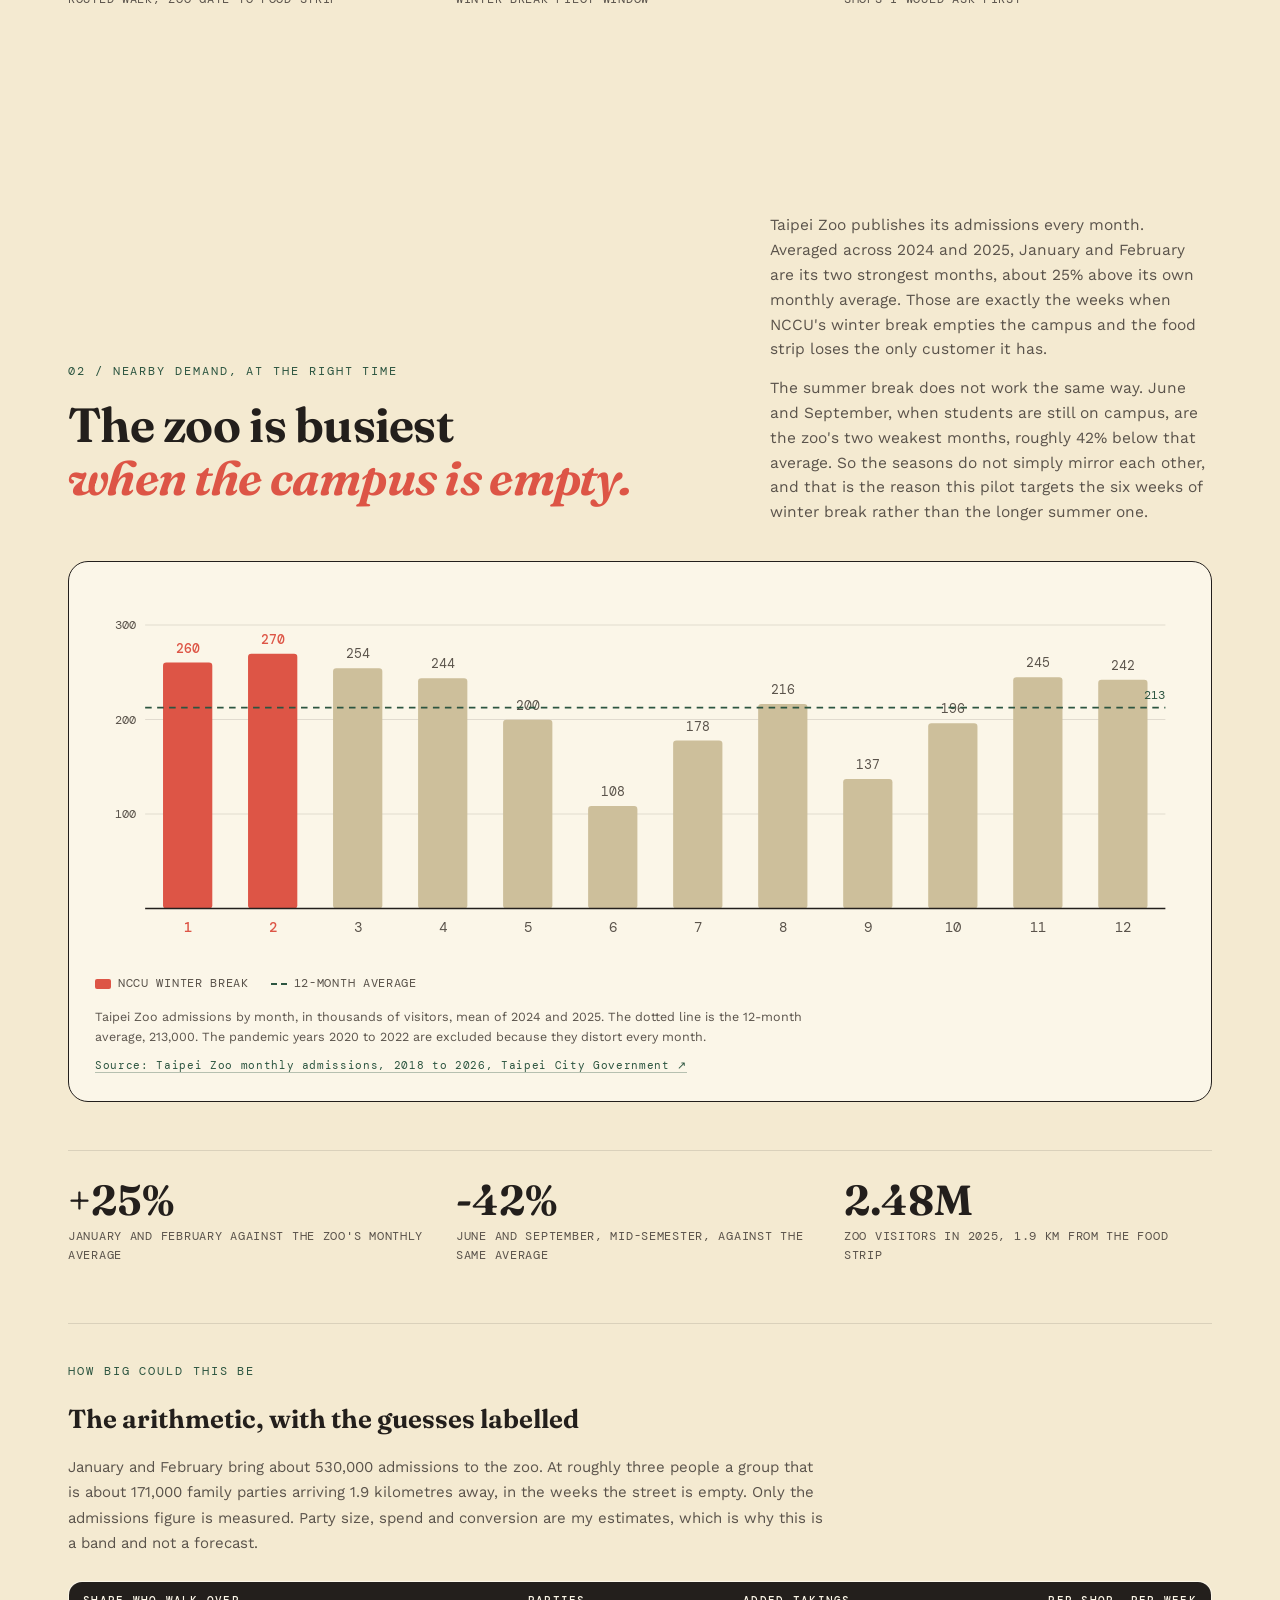
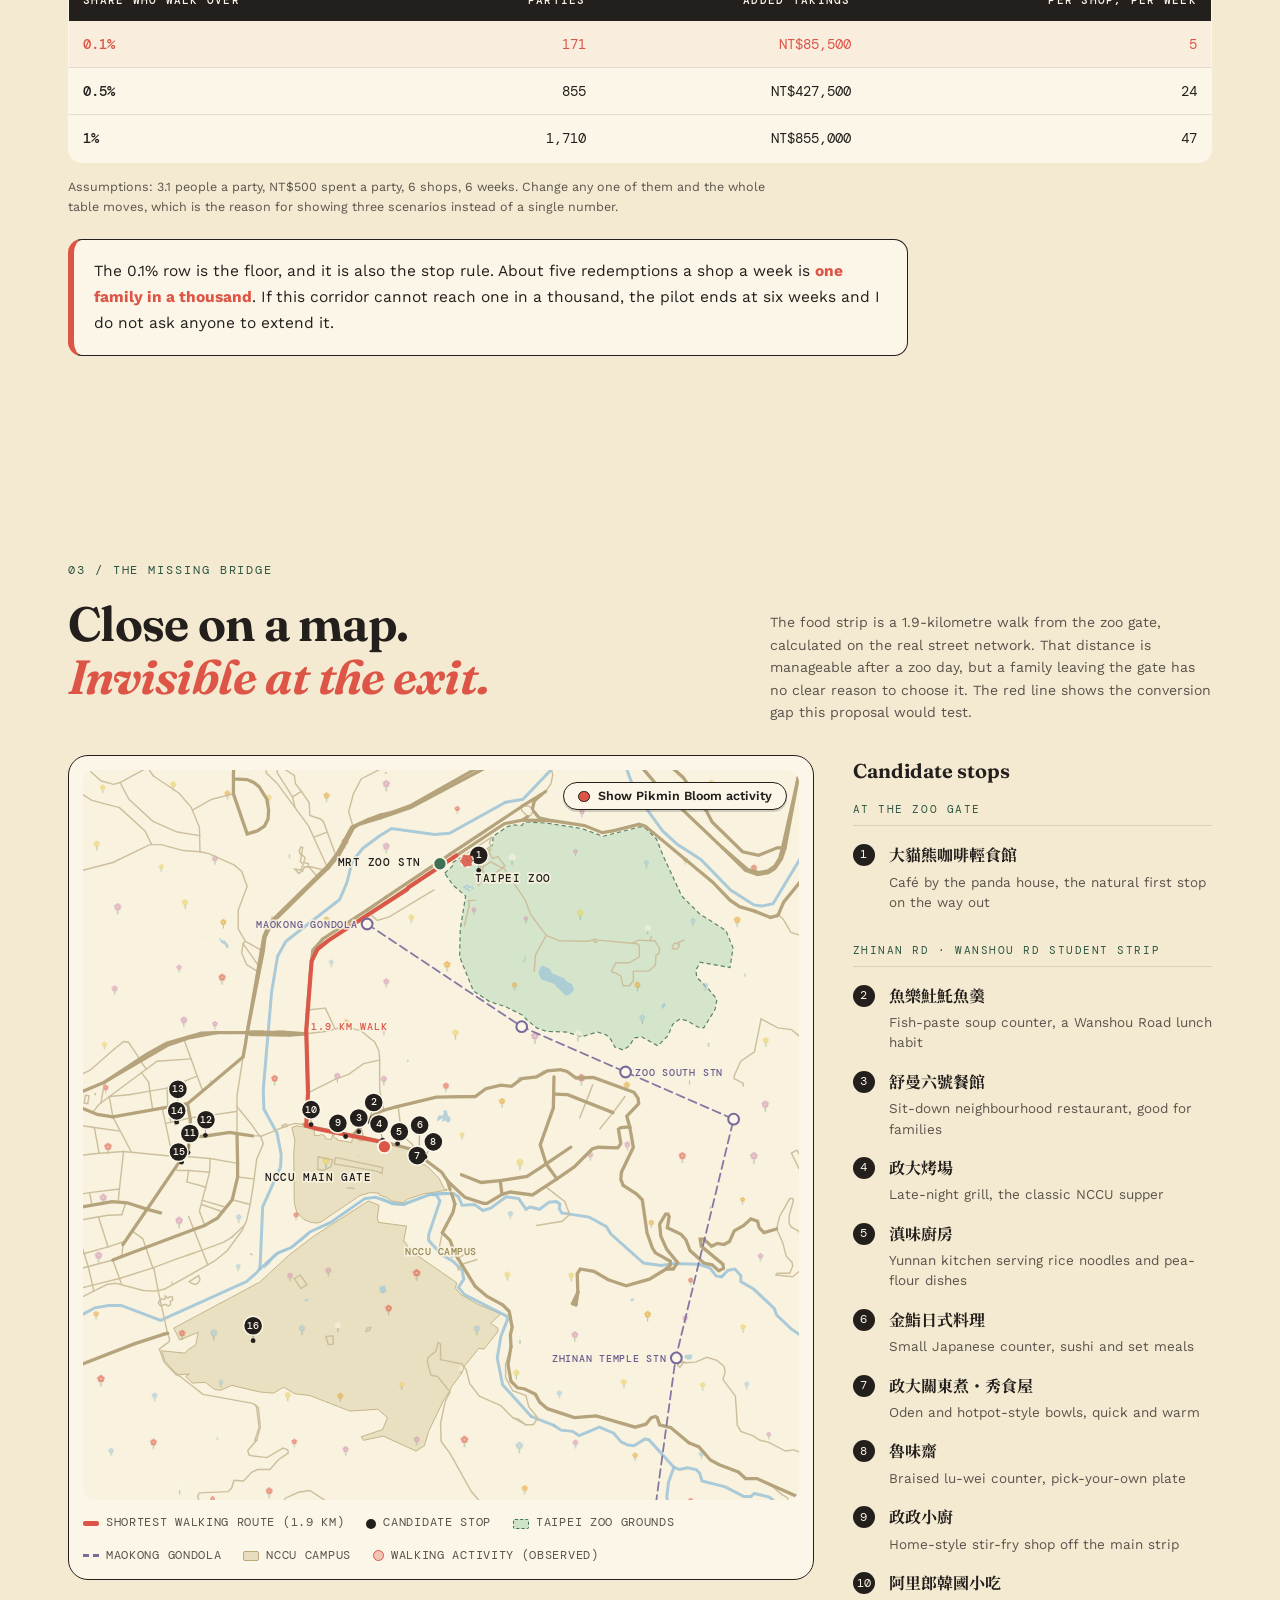
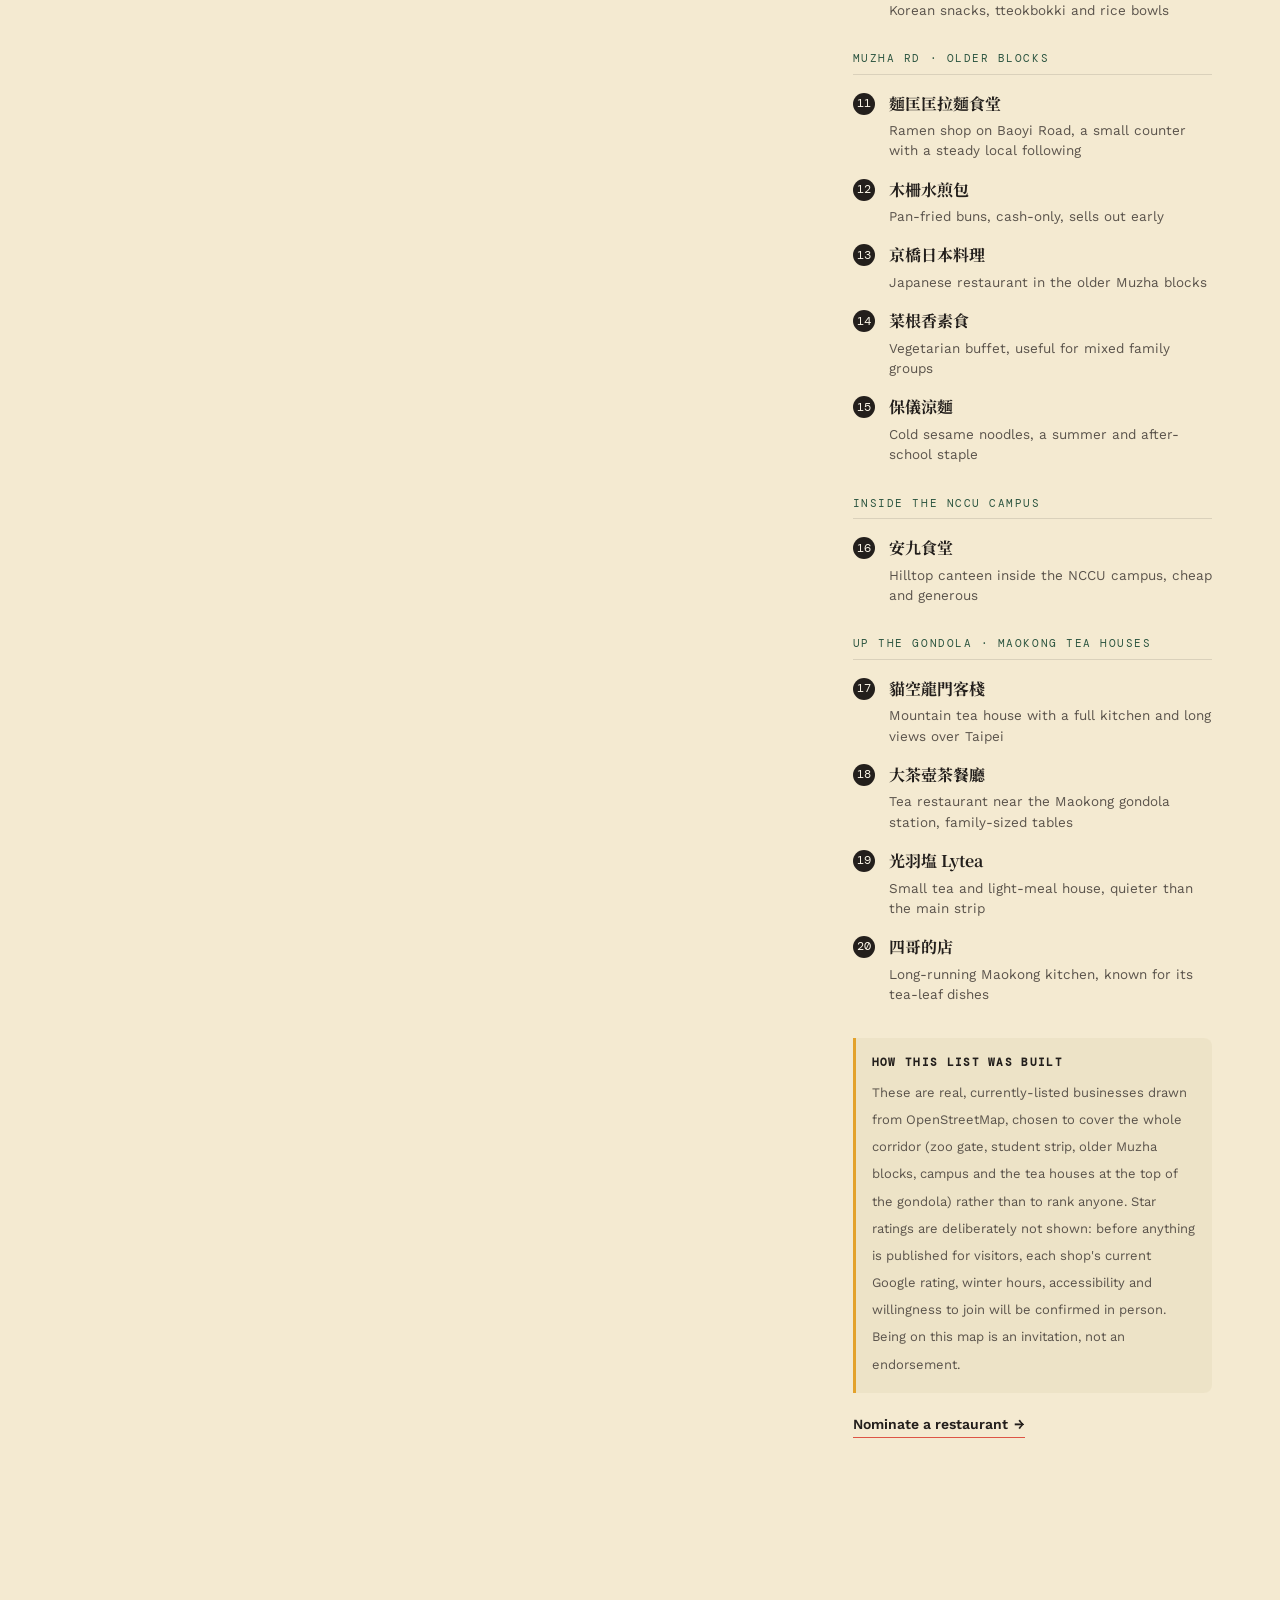
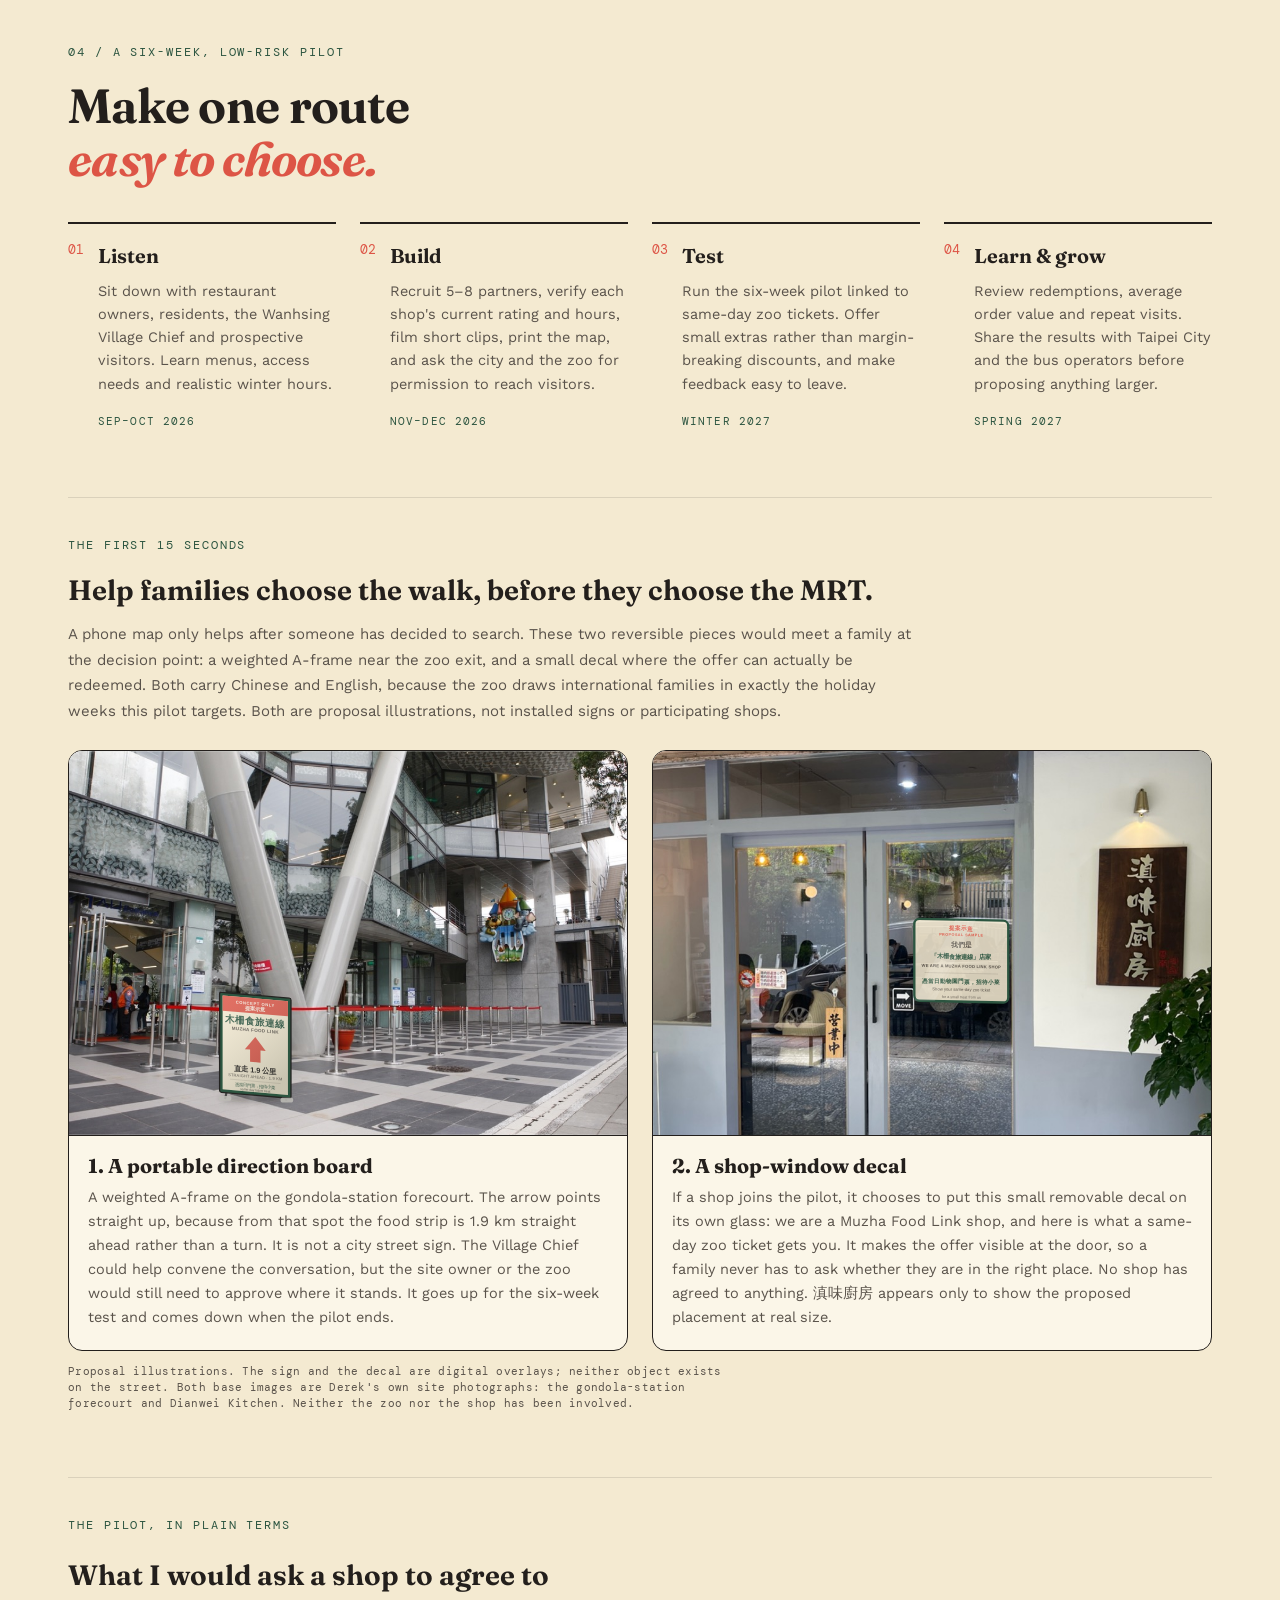
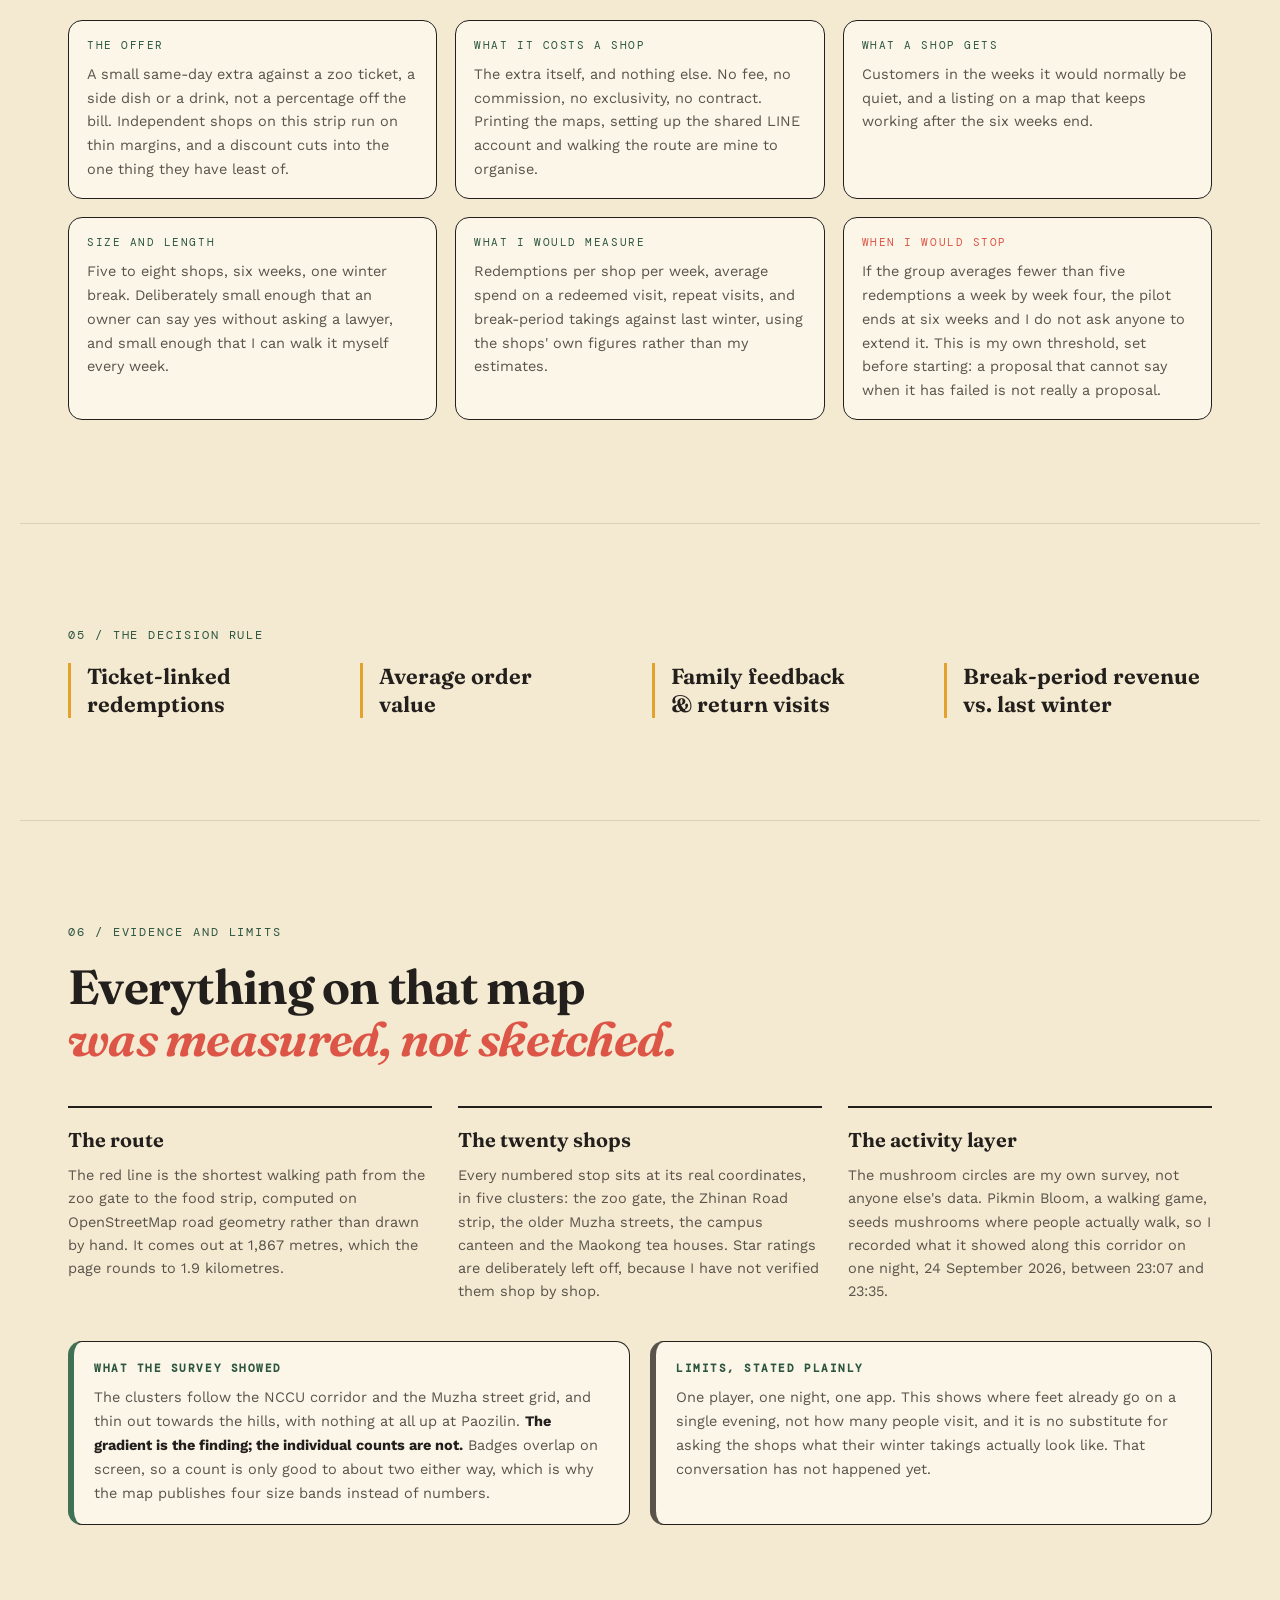
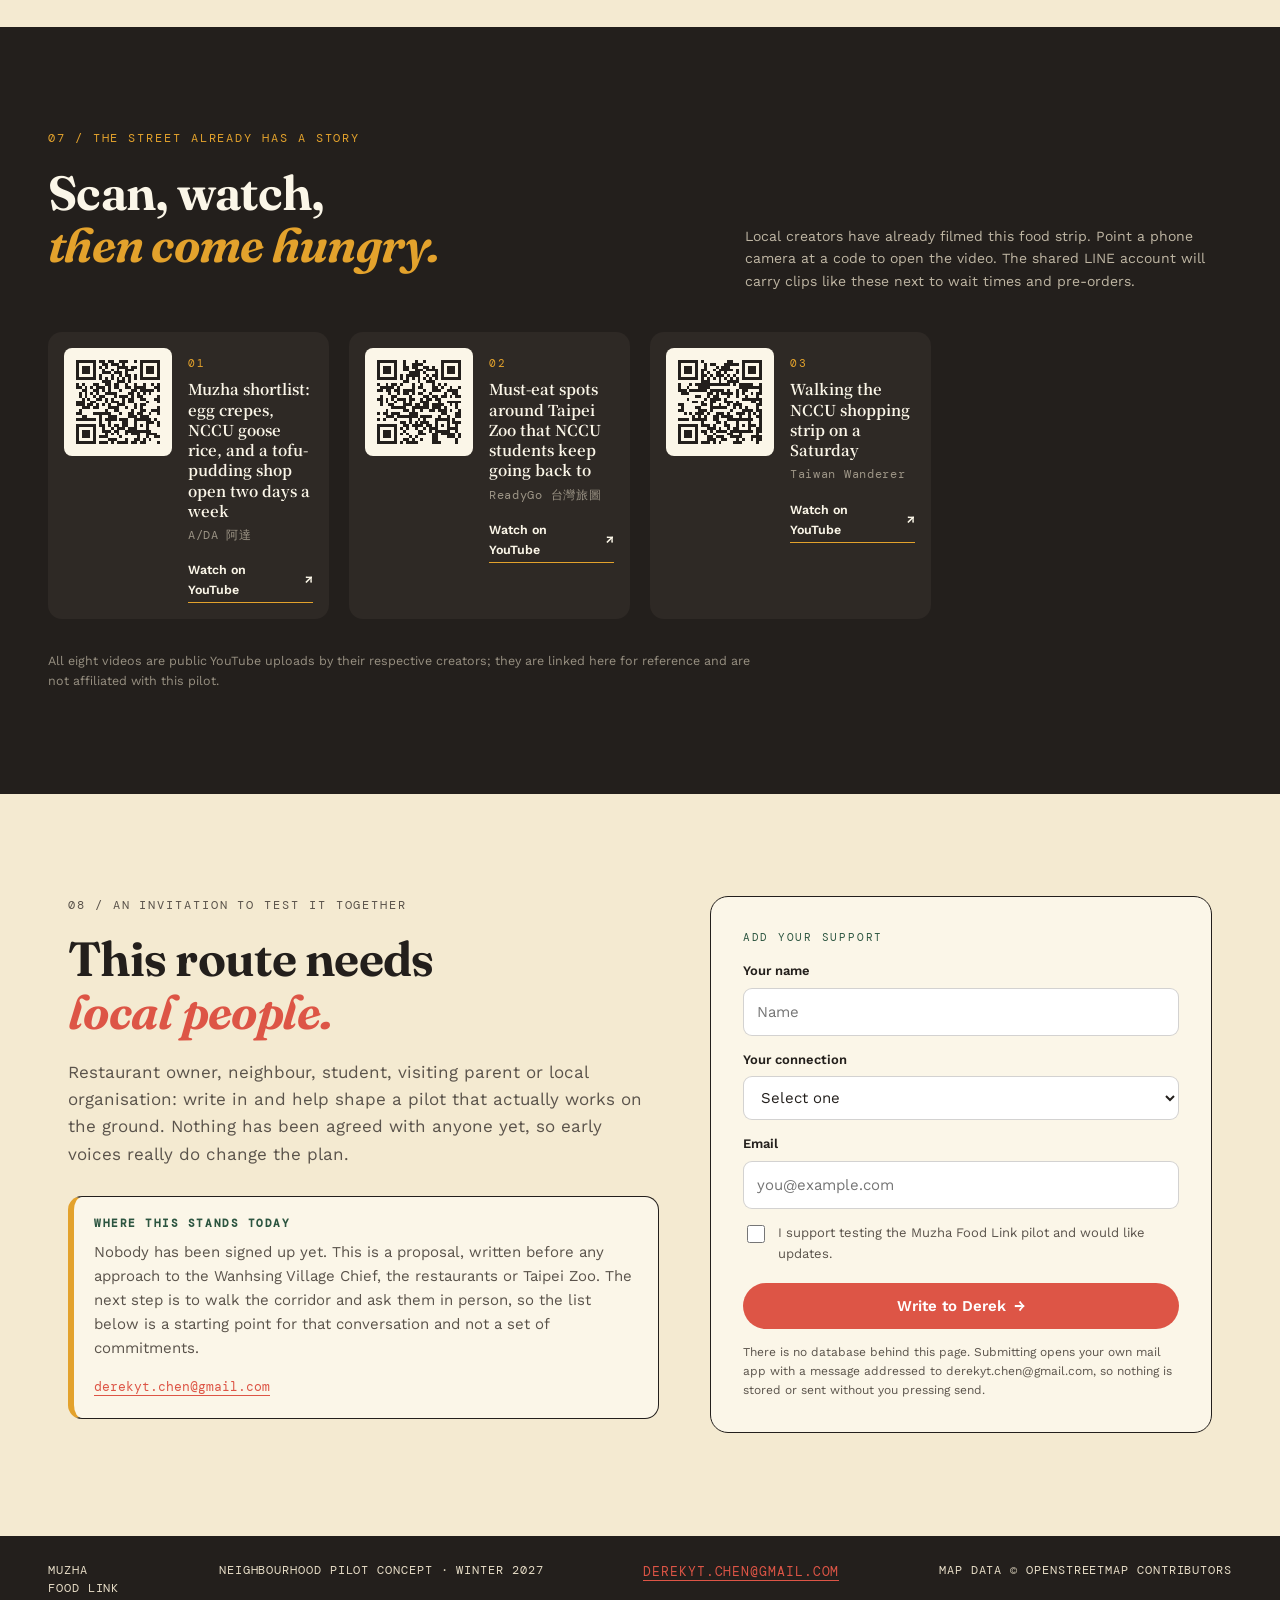
==== commit e9079ea5: "Add files via upload" ====
--- a/index.html
+++ b/index.html
@@ -8,7 +8,7 @@
   <link rel="preconnect" href="https://fonts.googleapis.com" />
   <link rel="preconnect" href="https://fonts.gstatic.com" crossorigin />
   <link href="https://fonts.googleapis.com/css2?family=DM+Mono:wght@400;500&family=Fraunces:opsz,wght@9..144,500;9..144,650;9..144,700&family=Nanum+Pen+Script&family=Noto+Serif+TC:wght@500;700&family=Work+Sans:wght@400;500;600;700&display=swap" rel="stylesheet" />
-  <link rel="stylesheet" href="styles.css?v=17" />
+  <link rel="stylesheet" href="styles.css?v=20" />
 </head>
 <body>
   <div class="grain" aria-hidden="true"></div>
@@ -201,10 +201,11 @@
 
       <div class="map-shell">
         <div class="map-canvas">
-          <svg class="food-map" viewBox="0 0 1200 1559" role="img" aria-labelledby="map-svg-title map-svg-desc">
-            <title id="map-svg-title" data-i18n="map.svgTitle"></title>
-            <desc id="map-svg-desc" data-i18n="map.svgDesc"></desc>
-            <rect width="1200" height="1559" fill="none"/>
+          <div class="map-viewport" role="group" tabindex="0" data-i18n-aria-label="map.viewport">
+            <svg class="food-map" viewBox="0 0 1200 1559" role="img" aria-labelledby="map-svg-title map-svg-desc">
+              <title id="map-svg-title" data-i18n="map.svgTitle"></title>
+              <desc id="map-svg-desc" data-i18n="map.svgDesc"></desc>
+              <rect width="1200" height="1559" fill="none"/>
 <g class="m-campus"><path d="M536 725L544 719L571 710L610 704L610 702L606 703L597 685L583 670L573 661L571 662L554 652L560 643L536 632L473 618L469 621L463 621L460 615L452 614L450 624L426 620L426 618L420 615L421 608L419 607L416 619L407 618L405 613L399 610L397 612L387 612L388 601L358 596L350 599L355 621L353 641L354 725L358 741L370 753L382 758L392 759L399 757L464 713L481 708L496 709L496 712L508 716L517 722L536 725Z"/><path d="M161 1013L178 1012L172 1016L183 1027L205 1026L221 1038L231 1039L249 1031L296 1042L319 1044L336 1034L355 1045L380 1048L447 1074L494 1071L510 1085L502 1105L466 1117L470 1123L503 1116L558 1141L572 1132L579 1108L605 1054L615 1040L617 1034L635 1010L639 999L663 969L672 970L695 941L695 935L683 927L700 911L661 895L632 878L624 868L626 859L548 805L540 791L537 790L542 764L495 758L493 750L496 729L478 722L388 780L346 812L296 858L152 935L162 955L193 942L189 963L175 972L171 977L132 973L137 990L155 1010L161 1013Z"/></g>
 <path class="m-zoo" d="M606 173L619 161L619 155L633 147L647 152L684 127L686 126L687 111L711 95L720 92L735 93L740 87L777 89L835 98L871 111L935 95L943 98L961 116L972 144L1003 211L1033 241L1077 269L1089 298L1084 331L1034 322L1027 335L1028 347L1048 367L1062 384L1059 401L1040 432L1031 431L1012 420L1000 417L988 426L980 445L963 462L936 447L923 449L916 462L905 469L891 464L884 451L877 444L862 439L835 447L810 439L777 438L760 432L743 418L737 411L709 397L681 388L654 370L631 313L632 267L641 211L620 193L606 173Z"/>
 <g class="m-water"><path class="m-lake" d="M766 330L763 340L768 351L789 358L795 365L809 378L815 376L823 368L819 358L811 355L806 349L785 340L783 334L771 328L766 330Z"/><path class="m-lake" d="M837 1455L840 1456L841 1465L839 1467L836 1467L833 1459L833 1457L837 1455Z"/><path class="m-lake" d="M781 1493L781 1493Z"/><path class="m-lake" d="M459 646L463 646L460 644L459 646Z"/><path class="m-lake" d="M1018 979L1009 980L1007 984L1013 988L1019 987L1021 981L1018 979Z"/><path class="m-lake" d="M372 887L371 889L374 891L379 886L372 887Z"/><path class="m-lake" d="M641 195L642 192L644 192L648 195L653 195L655 198L647 204L636 196L640 194L643 198L645 198L647 202L650 201L653 197L646 198L645 195L641 195Z"/><path class="m-lake" d="M497 866L502 864L505 864L508 869L508 874L503 877L499 876L497 872L497 866Z"/><path class="m-lake" d="M599 1446L603 1446L602 1454L598 1454L596 1450L599 1446Z"/><path class="m-lake" d="M739 310L742 311L742 318L735 325L741 314L739 310Z"/><path class="m-lake" d="M636 1354L636 1351L637 1351L639 1352L636 1354Z"/><path class="m-lake" d="M603 572L605 570L610 571L611 578L616 583L614 590L610 590L608 587L603 589L601 588L603 585L601 584L595 588L593 587L595 580L598 578L602 580L605 573L603 572Z"/><path class="m-lake" d="M970 393L969 400L971 400L976 395L976 391L974 390L970 393Z"/><path class="m-lake" d="M38 1523L39 1524L38 1523Z"/><path class="m-lake" d="M90 1480L89 1483L92 1484L92 1481L90 1480Z"/><path class="m-lake" d="M238 286L232 285L230 281L228 282L232 290L237 292L240 298L243 298L244 294L238 286Z"/><path class="m-lake" d="M205 279L206 281L204 280L205 279Z"/><path class="m-lake" d="M544 485L542 488L543 489L547 487L544 485Z"/><path class="m-lake" d="M824 1267L826 1270L832 1267L829 1264L824 1267Z"/><path class="m-lake" d="M845 1294L846 1295L847 1298L844 1297L845 1294Z"/><path class="m-lake" d="M276 10L278 9L277 8L276 10Z"/><path class="m-lake" d="M774 503L771 503L768 505L768 507L774 503Z"/><path class="m-lake" d="M728 518L728 516L731 514L734 515L728 518Z"/><path class="m-lake" d="M922 885L917 887L919 891L923 888L922 885Z"/><path class="m-lake" d="M282 134L283 140L282 134Z"/><path class="m-lake" d="M306 825L321 810L336 803L348 799L370 783L377 775L417 755L473 717L490 715L504 717L521 725L536 726L544 722L578 710L594 707L612 707L612 711L597 710L581 712L547 724L539 730L517 729L498 718L480 717L473 719L410 763L390 769L379 776L369 787L350 801L327 810L321 815L313 827L303 836L306 825Z"/><path d="M708 54L614 106L589 108L517 98L496 111L469 131L451 153L442 189L430 217L340 287L326 312L316 372L302 535L303 568L325 608L332 644L331 665L301 732L297 825L296 836L290 843L274 857L130 922L64 897L43 897L20 901L-79 955L-101 961L-123 962L-194 943L-208 944L-217 951L-242 989L-253 1056L-259 1069"/><path d="M3356 -224L3348 -242L3332 -246L3317 -256L3296 -285L3261 -305L3250 -326L3221 -349L3203 -374L3184 -384L3166 -400L3138 -412L3121 -413L3091 -402L3076 -392L3006 -369L2990 -356L2988 -320L2980 -307L2956 -289L2923 -276L2886 -275L2810 -290L2763 -294L2703 -325L2652 -330L2608 -320L2593 -278L2564 -229L2512 -189L2484 -149L2468 -143L2457 -145L2446 -157L2437 -206L2408 -212L2386 -201L2368 -180L2349 -124L2326 -91L2231 5L2224 22L2225 40L2166 111L2149 109L2102 93L1954 79L1936 72L1929 64L1908 55L1895 61L1826 71L1794 95L1769 102L1705 108L1689 113L1673 114L1633 100L1573 95L1541 76L1478 24L1440 -1L1392 -28L1365 -35L1326 -67L1292 -102L1269 -104L1253 -94L1253 -64L1223 -10L1212 31L1207 70L1212 105L1209 136L1156 224L1137 228L1124 226L1085 201L1035 150L996 125L971 102L926 40L903 -23L893 -33L849 -37L804 -21L737 49L708 54"/><path d="M983 828L968 830L939 826L884 777L877 765L848 749L802 742L798 735L799 727L793 723L781 724L765 736L749 732L742 736L730 718L709 715L683 734L670 738L656 728L635 729L629 715L620 709L582 711"/><path d="M789 1098L761 1087"/><path d="M751 1083L703 1030L694 985L700 949L711 921L710 915L639 879L629 867L638 853L635 838L621 824L600 811L579 788L579 779L598 722L592 712L582 711"/><path d="M997 1466L1011 1450L1017 1423L1008 1406L1009 1397L994 1382L995 1366L999 1358L998 1339L990 1325L991 1304L981 1281L986 1261L978 1217L981 1193L990 1168"/><path d="M1062 1483L1056 1480L1055 1463L1040 1437L1035 1434L1032 1436L1024 1413L1010 1403"/><path d="M1715 1376L1705 1367L1690 1364L1627 1363L1586 1353L1580 1350L1573 1337L1552 1334L1538 1319L1527 1324L1521 1316L1509 1313L1496 1315L1491 1312L1488 1304L1475 1305L1459 1297L1445 1301L1410 1286L1367 1295L1353 1285L1332 1280L1309 1292L1288 1294L1267 1278L1215 1270L1198 1242L1171 1236L1150 1218L1125 1212L1119 1217L1107 1217L1076 1201L1037 1191L1033 1178L1027 1172L1013 1169L999 1172L990 1168L948 1122L941 1121L923 1132L913 1131L902 1126L889 1111L865 1101L831 1115L820 1108L801 1106L789 1098"/><path d="M582 711L537 728L518 726L490 716L472 718L415 758L380 774L349 800L327 809L296 836"/><path d="M1222 961L1186 936L1162 913L1158 902L1124 870L1102 857L1102 847L1092 836L1081 838L1073 846"/><path d="M987 827L983 828"/><path d="M994 827L987 827"/><path d="M998 827L994 827"/><path d="M1070 849L1061 848L1050 834L1031 828L998 827"/><path d="M1073 846L1070 849"/><path d="M761 1087L751 1083"/><path d="M1079 1499L1071 1491"/><path d="M1066 1486L1062 1483"/><path d="M1066 1487L1066 1486"/><path d="M1071 1491L1066 1487"/><path d="M1080 1502L1079 1499"/><path d="M1081 1502L1080 1502"/></g>
@@ -216,26 +217,26 @@
 <g class="m-pikmin"><g class="m-pk m-pk-l3"><title>動物園 / Taipei Zoo</title><circle class="m-pk-halo" cx="476" cy="258" r="46"/><circle class="m-pk-ring" cx="476" cy="258" r="46"/><g transform="translate(476,265) scale(1.74)"><path class="m-pk-stem" d="M-3.2 0 q-0.4 -6.4 3.2 -6.4 q3.6 0 3.2 6.4 z"/><path class="m-pk-cap" d="M-9.4 -6.2 q0 -7.6 9.4 -7.6 q9.4 0 9.4 7.6 z"/><g class="m-pk-dot"><circle cx="-4.2" cy="-9.4" r="1.5"/><circle cx="0.6" cy="-11.2" r="1.8"/><circle cx="4.6" cy="-9" r="1.3"/></g></g></g><g class="m-pk m-pk-l3"><title>外埔 / Waipu / NCCU</title><circle class="m-pk-halo" cx="575" cy="724" r="46"/><circle class="m-pk-ring" cx="575" cy="724" r="46"/><g transform="translate(575,731) scale(1.74)"><path class="m-pk-stem" d="M-3.2 0 q-0.4 -6.4 3.2 -6.4 q3.6 0 3.2 6.4 z"/><path class="m-pk-cap" d="M-9.4 -6.2 q0 -7.6 9.4 -7.6 q9.4 0 9.4 7.6 z"/><g class="m-pk-dot"><circle cx="-4.2" cy="-9.4" r="1.5"/><circle cx="0.6" cy="-11.2" r="1.8"/><circle cx="4.6" cy="-9" r="1.3"/></g></g></g><g class="m-pk m-pk-l2"><title>頂店 / Dingdian</title><circle class="m-pk-halo" cx="224" cy="555" r="32"/><circle class="m-pk-ring" cx="224" cy="555" r="32"/><g transform="translate(224,562) scale(1.46)"><path class="m-pk-stem" d="M-3.2 0 q-0.4 -6.4 3.2 -6.4 q3.6 0 3.2 6.4 z"/><path class="m-pk-cap" d="M-9.4 -6.2 q0 -7.6 9.4 -7.6 q9.4 0 9.4 7.6 z"/><g class="m-pk-dot"><circle cx="-4.2" cy="-9.4" r="1.5"/><circle cx="0.6" cy="-11.2" r="1.8"/><circle cx="4.6" cy="-9" r="1.3"/></g></g></g><g class="m-pk m-pk-l2"><title>十一命 / Shiyiming</title><circle class="m-pk-halo" cx="398" cy="393" r="32"/><circle class="m-pk-ring" cx="398" cy="393" r="32"/><g transform="translate(398,400) scale(1.46)"><path class="m-pk-stem" d="M-3.2 0 q-0.4 -6.4 3.2 -6.4 q3.6 0 3.2 6.4 z"/><path class="m-pk-cap" d="M-9.4 -6.2 q0 -7.6 9.4 -7.6 q9.4 0 9.4 7.6 z"/><g class="m-pk-dot"><circle cx="-4.2" cy="-9.4" r="1.5"/><circle cx="0.6" cy="-11.2" r="1.8"/><circle cx="4.6" cy="-9" r="1.3"/></g></g></g><g class="m-pk m-pk-l2"><title>渡船巷 / Duchuanxiang</title><circle class="m-pk-halo" cx="290" cy="622" r="32"/><circle class="m-pk-ring" cx="290" cy="622" r="32"/><g transform="translate(290,629) scale(1.46)"><path class="m-pk-stem" d="M-3.2 0 q-0.4 -6.4 3.2 -6.4 q3.6 0 3.2 6.4 z"/><path class="m-pk-cap" d="M-9.4 -6.2 q0 -7.6 9.4 -7.6 q9.4 0 9.4 7.6 z"/><g class="m-pk-dot"><circle cx="-4.2" cy="-9.4" r="1.5"/><circle cx="0.6" cy="-11.2" r="1.8"/><circle cx="4.6" cy="-9" r="1.3"/></g></g></g><g class="m-pk m-pk-l2"><title>貓纜轉角一 / Gondola Corner 1</title><circle class="m-pk-halo" cx="735" cy="430" r="32"/><circle class="m-pk-ring" cx="735" cy="430" r="32"/><g transform="translate(735,437) scale(1.46)"><path class="m-pk-stem" d="M-3.2 0 q-0.4 -6.4 3.2 -6.4 q3.6 0 3.2 6.4 z"/><path class="m-pk-cap" d="M-9.4 -6.2 q0 -7.6 9.4 -7.6 q9.4 0 9.4 7.6 z"/><g class="m-pk-dot"><circle cx="-4.2" cy="-9.4" r="1.5"/><circle cx="0.6" cy="-11.2" r="1.8"/><circle cx="4.6" cy="-9" r="1.3"/></g></g></g><g class="m-pk m-pk-l1"><title>抱子腳 / Baozijiao</title><circle class="m-pk-halo" cx="281" cy="222" r="21"/><circle class="m-pk-ring" cx="281" cy="222" r="21"/><g transform="translate(281,229) scale(1.18)"><path class="m-pk-stem" d="M-3.2 0 q-0.4 -6.4 3.2 -6.4 q3.6 0 3.2 6.4 z"/><path class="m-pk-cap" d="M-9.4 -6.2 q0 -7.6 9.4 -7.6 q9.4 0 9.4 7.6 z"/><g class="m-pk-dot"><circle cx="-4.2" cy="-9.4" r="1.5"/><circle cx="0.6" cy="-11.2" r="1.8"/><circle cx="4.6" cy="-9" r="1.3"/></g></g></g><g class="m-pk m-pk-l1"><title>打鐵寮 / Datieliao</title><circle class="m-pk-halo" cx="275" cy="735" r="21"/><circle class="m-pk-ring" cx="275" cy="735" r="21"/><g transform="translate(275,742) scale(1.18)"><path class="m-pk-stem" d="M-3.2 0 q-0.4 -6.4 3.2 -6.4 q3.6 0 3.2 6.4 z"/><path class="m-pk-cap" d="M-9.4 -6.2 q0 -7.6 9.4 -7.6 q9.4 0 9.4 7.6 z"/><g class="m-pk-dot"><circle cx="-4.2" cy="-9.4" r="1.5"/><circle cx="0.6" cy="-11.2" r="1.8"/><circle cx="4.6" cy="-9" r="1.3"/></g></g></g><g class="m-pk m-pk-l1"><title>渡船頭 / Duchuantou</title><circle class="m-pk-halo" cx="315" cy="809" r="21"/><circle class="m-pk-ring" cx="315" cy="809" r="21"/><g transform="translate(315,816) scale(1.18)"><path class="m-pk-stem" d="M-3.2 0 q-0.4 -6.4 3.2 -6.4 q3.6 0 3.2 6.4 z"/><path class="m-pk-cap" d="M-9.4 -6.2 q0 -7.6 9.4 -7.6 q9.4 0 9.4 7.6 z"/><g class="m-pk-dot"><circle cx="-4.2" cy="-9.4" r="1.5"/><circle cx="0.6" cy="-11.2" r="1.8"/><circle cx="4.6" cy="-9" r="1.3"/></g></g></g><g class="m-pk m-pk-l1"><title>番仔公館 / Fanzaigongguan</title><circle class="m-pk-halo" cx="619" cy="804" r="21"/><circle class="m-pk-ring" cx="619" cy="804" r="21"/><g transform="translate(619,811) scale(1.18)"><path class="m-pk-stem" d="M-3.2 0 q-0.4 -6.4 3.2 -6.4 q3.6 0 3.2 6.4 z"/><path class="m-pk-cap" d="M-9.4 -6.2 q0 -7.6 9.4 -7.6 q9.4 0 9.4 7.6 z"/><g class="m-pk-dot"><circle cx="-4.2" cy="-9.4" r="1.5"/><circle cx="0.6" cy="-11.2" r="1.8"/><circle cx="4.6" cy="-9" r="1.3"/></g></g></g><g class="m-pk m-pk-l0"><title>炮子林 / Paozilin</title><circle class="m-pk-none" cx="597" cy="937" r="13"/></g></g>
 <g class="m-stations"><circle class="m-stn" cx="476" cy="258" r="9"/><circle class="m-stn" cx="994" cy="985" r="9"/><circle class="m-stn" cx="936" cy="1404" r="9"/><circle class="m-stn" cx="909" cy="506" r="9"/><circle class="m-stn" cx="735" cy="430" r="9"/><circle class="m-stn" cx="1090" cy="585" r="9"/></g>
 <g class="m-pins">
-<g class="m-pin" data-stop="1" tabindex="0"><circle class="m-pin-hit" cx="663" cy="143" r="23"/><line class="m-pin-leader" x1="663" y1="168" x2="663" y2="143"/><circle class="m-pin-here" cx="663" cy="168" r="4"/><circle class="m-pin-dot" cx="663" cy="143" r="16"/><text x="663" y="148">1</text></g>
-<g class="m-pin" data-stop="2" tabindex="0"><circle class="m-pin-hit" cx="487" cy="557" r="23"/><line class="m-pin-leader" x1="480" y1="589" x2="487" y2="557"/><circle class="m-pin-here" cx="480" cy="589" r="4"/><circle class="m-pin-dot" cx="487" cy="557" r="16"/><text x="487" y="562">2</text></g>
-<g class="m-pin" data-stop="3" tabindex="0"><circle class="m-pin-hit" cx="462" cy="583" r="23"/><line class="m-pin-leader" x1="462" y1="606" x2="462" y2="583"/><circle class="m-pin-here" cx="462" cy="606" r="4"/><circle class="m-pin-dot" cx="462" cy="583" r="16"/><text x="462" y="588">3</text></g>
-<g class="m-pin" data-stop="4" tabindex="0"><circle class="m-pin-hit" cx="496" cy="593" r="23"/><line class="m-pin-leader" x1="502" y1="620" x2="496" y2="593"/><circle class="m-pin-here" cx="502" cy="620" r="4"/><circle class="m-pin-dot" cx="496" cy="593" r="16"/><text x="496" y="598">4</text></g>
-<g class="m-pin" data-stop="5" tabindex="0"><circle class="m-pin-hit" cx="530" cy="606" r="23"/><line class="m-pin-leader" x1="527" y1="626" x2="530" y2="606"/><circle class="m-pin-here" cx="527" cy="626" r="4"/><circle class="m-pin-dot" cx="530" cy="606" r="16"/><text x="530" y="611">5</text></g>
-<g class="m-pin" data-stop="6" tabindex="0"><circle class="m-pin-hit" cx="564" cy="595" r="23"/><line class="m-pin-leader" x1="563" y1="639" x2="564" y2="595"/><circle class="m-pin-here" cx="563" cy="639" r="4"/><circle class="m-pin-dot" cx="564" cy="595" r="16"/><text x="564" y="600">6</text></g>
-<g class="m-pin" data-stop="7" tabindex="0"><circle class="m-pin-hit" cx="560" cy="646" r="23"/><line class="m-pin-leader" x1="566" y1="648" x2="560" y2="646"/><circle class="m-pin-here" cx="566" cy="648" r="4"/><circle class="m-pin-dot" cx="560" cy="646" r="16"/><text x="560" y="651">7</text></g>
-<g class="m-pin" data-stop="8" tabindex="0"><circle class="m-pin-hit" cx="587" cy="623" r="23"/><line class="m-pin-leader" x1="573" y1="648" x2="587" y2="623"/><circle class="m-pin-here" cx="573" cy="648" r="4"/><circle class="m-pin-dot" cx="587" cy="623" r="16"/><text x="587" y="628">8</text></g>
-<g class="m-pin" data-stop="9" tabindex="0"><circle class="m-pin-hit" cx="427" cy="592" r="23"/><line class="m-pin-leader" x1="440" y1="614" x2="427" y2="592"/><circle class="m-pin-here" cx="440" cy="614" r="4"/><circle class="m-pin-dot" cx="427" cy="592" r="16"/><text x="427" y="597">9</text></g>
-<g class="m-pin" data-stop="10" tabindex="0"><circle class="m-pin-hit" cx="382" cy="569" r="23"/><line class="m-pin-leader" x1="382" y1="594" x2="382" y2="569"/><circle class="m-pin-here" cx="382" cy="594" r="4"/><circle class="m-pin-dot" cx="382" cy="569" r="16"/><text x="382" y="574">10</text></g>
-<g class="m-pin" data-stop="11" tabindex="0"><circle class="m-pin-hit" cx="179" cy="609" r="23"/><line class="m-pin-leader" x1="176" y1="641" x2="179" y2="609"/><circle class="m-pin-here" cx="176" cy="641" r="4"/><circle class="m-pin-dot" cx="179" cy="609" r="16"/><text x="179" y="614">11</text></g>
-<g class="m-pin" data-stop="12" tabindex="0"><circle class="m-pin-hit" cx="206" cy="586" r="23"/><line class="m-pin-leader" x1="205" y1="612" x2="206" y2="586"/><circle class="m-pin-here" cx="205" cy="612" r="4"/><circle class="m-pin-dot" cx="206" cy="586" r="16"/><text x="206" y="591">12</text></g>
-<g class="m-pin" data-stop="13" tabindex="0"><circle class="m-pin-hit" cx="159" cy="535" r="23"/><line class="m-pin-leader" x1="158" y1="566" x2="159" y2="535"/><circle class="m-pin-here" cx="158" cy="566" r="4"/><circle class="m-pin-dot" cx="159" cy="535" r="16"/><text x="159" y="540">13</text></g>
-<g class="m-pin" data-stop="14" tabindex="0"><circle class="m-pin-hit" cx="157" cy="571" r="23"/><line class="m-pin-leader" x1="157" y1="590" x2="157" y2="571"/><circle class="m-pin-here" cx="157" cy="590" r="4"/><circle class="m-pin-dot" cx="157" cy="571" r="16"/><text x="157" y="576">14</text></g>
-<g class="m-pin" data-stop="15" tabindex="0"><circle class="m-pin-hit" cx="160" cy="640" r="23"/><line class="m-pin-leader" x1="165" y1="657" x2="160" y2="640"/><circle class="m-pin-here" cx="165" cy="657" r="4"/><circle class="m-pin-dot" cx="160" cy="640" r="16"/><text x="160" y="645">15</text></g>
-<g class="m-pin" data-stop="16" tabindex="0"><circle class="m-pin-hit" cx="285" cy="931" r="23"/><line class="m-pin-leader" x1="285" y1="956" x2="285" y2="931"/><circle class="m-pin-here" cx="285" cy="956" r="4"/><circle class="m-pin-dot" cx="285" cy="931" r="16"/><text x="285" y="936">16</text></g>
-<g class="m-pin" data-stop="17" tabindex="0"><circle class="m-pin-hit" cx="885" cy="1461" r="23"/><line class="m-pin-leader" x1="885" y1="1486" x2="885" y2="1461"/><circle class="m-pin-here" cx="885" cy="1486" r="4"/><circle class="m-pin-dot" cx="885" cy="1461" r="16"/><text x="885" y="1466">17</text></g>
-<g class="m-pin" data-stop="18" tabindex="0"><circle class="m-pin-hit" cx="1075" cy="1400" r="23"/><line class="m-pin-leader" x1="1075" y1="1425" x2="1075" y2="1400"/><circle class="m-pin-here" cx="1075" cy="1425" r="4"/><circle class="m-pin-dot" cx="1075" cy="1400" r="16"/><text x="1075" y="1405">18</text></g>
-<g class="m-pin" data-stop="19" tabindex="0"><circle class="m-pin-hit" cx="841" cy="1394" r="23"/><line class="m-pin-leader" x1="841" y1="1419" x2="841" y2="1394"/><circle class="m-pin-here" cx="841" cy="1419" r="4"/><circle class="m-pin-dot" cx="841" cy="1394" r="16"/><text x="841" y="1399">19</text></g>
-<g class="m-pin" data-stop="20" tabindex="0"><circle class="m-pin-hit" cx="1036" cy="1466" r="23"/><line class="m-pin-leader" x1="1036" y1="1491" x2="1036" y2="1466"/><circle class="m-pin-here" cx="1036" cy="1491" r="4"/><circle class="m-pin-dot" cx="1036" cy="1466" r="16"/><text x="1036" y="1471">20</text></g>
+<g class="m-pin" data-stop="1"><circle class="m-pin-hit" cx="663" cy="143" r="23"/><line class="m-pin-leader" x1="663" y1="168" x2="663" y2="143"/><circle class="m-pin-here" cx="663" cy="168" r="4"/><circle class="m-pin-dot" cx="663" cy="143" r="16"/><text x="663" y="148">1</text></g>
+<g class="m-pin" data-stop="2"><circle class="m-pin-hit" cx="487" cy="557" r="23"/><line class="m-pin-leader" x1="480" y1="589" x2="487" y2="557"/><circle class="m-pin-here" cx="480" cy="589" r="4"/><circle class="m-pin-dot" cx="487" cy="557" r="16"/><text x="487" y="562">2</text></g>
+<g class="m-pin" data-stop="3"><circle class="m-pin-hit" cx="462" cy="583" r="23"/><line class="m-pin-leader" x1="462" y1="606" x2="462" y2="583"/><circle class="m-pin-here" cx="462" cy="606" r="4"/><circle class="m-pin-dot" cx="462" cy="583" r="16"/><text x="462" y="588">3</text></g>
+<g class="m-pin" data-stop="4"><circle class="m-pin-hit" cx="496" cy="593" r="23"/><line class="m-pin-leader" x1="502" y1="620" x2="496" y2="593"/><circle class="m-pin-here" cx="502" cy="620" r="4"/><circle class="m-pin-dot" cx="496" cy="593" r="16"/><text x="496" y="598">4</text></g>
+<g class="m-pin" data-stop="5"><circle class="m-pin-hit" cx="530" cy="606" r="23"/><line class="m-pin-leader" x1="527" y1="626" x2="530" y2="606"/><circle class="m-pin-here" cx="527" cy="626" r="4"/><circle class="m-pin-dot" cx="530" cy="606" r="16"/><text x="530" y="611">5</text></g>
+<g class="m-pin" data-stop="6"><circle class="m-pin-hit" cx="564" cy="595" r="23"/><line class="m-pin-leader" x1="563" y1="639" x2="564" y2="595"/><circle class="m-pin-here" cx="563" cy="639" r="4"/><circle class="m-pin-dot" cx="564" cy="595" r="16"/><text x="564" y="600">6</text></g>
+<g class="m-pin" data-stop="7"><circle class="m-pin-hit" cx="560" cy="646" r="23"/><line class="m-pin-leader" x1="566" y1="648" x2="560" y2="646"/><circle class="m-pin-here" cx="566" cy="648" r="4"/><circle class="m-pin-dot" cx="560" cy="646" r="16"/><text x="560" y="651">7</text></g>
+<g class="m-pin" data-stop="8"><circle class="m-pin-hit" cx="587" cy="623" r="23"/><line class="m-pin-leader" x1="573" y1="648" x2="587" y2="623"/><circle class="m-pin-here" cx="573" cy="648" r="4"/><circle class="m-pin-dot" cx="587" cy="623" r="16"/><text x="587" y="628">8</text></g>
+<g class="m-pin" data-stop="9"><circle class="m-pin-hit" cx="427" cy="592" r="23"/><line class="m-pin-leader" x1="440" y1="614" x2="427" y2="592"/><circle class="m-pin-here" cx="440" cy="614" r="4"/><circle class="m-pin-dot" cx="427" cy="592" r="16"/><text x="427" y="597">9</text></g>
+<g class="m-pin" data-stop="10"><circle class="m-pin-hit" cx="382" cy="569" r="23"/><line class="m-pin-leader" x1="382" y1="594" x2="382" y2="569"/><circle class="m-pin-here" cx="382" cy="594" r="4"/><circle class="m-pin-dot" cx="382" cy="569" r="16"/><text x="382" y="574">10</text></g>
+<g class="m-pin" data-stop="11"><circle class="m-pin-hit" cx="179" cy="609" r="23"/><line class="m-pin-leader" x1="176" y1="641" x2="179" y2="609"/><circle class="m-pin-here" cx="176" cy="641" r="4"/><circle class="m-pin-dot" cx="179" cy="609" r="16"/><text x="179" y="614">11</text></g>
+<g class="m-pin" data-stop="12"><circle class="m-pin-hit" cx="206" cy="586" r="23"/><line class="m-pin-leader" x1="205" y1="612" x2="206" y2="586"/><circle class="m-pin-here" cx="205" cy="612" r="4"/><circle class="m-pin-dot" cx="206" cy="586" r="16"/><text x="206" y="591">12</text></g>
+<g class="m-pin" data-stop="13"><circle class="m-pin-hit" cx="159" cy="535" r="23"/><line class="m-pin-leader" x1="158" y1="566" x2="159" y2="535"/><circle class="m-pin-here" cx="158" cy="566" r="4"/><circle class="m-pin-dot" cx="159" cy="535" r="16"/><text x="159" y="540">13</text></g>
+<g class="m-pin" data-stop="14"><circle class="m-pin-hit" cx="157" cy="571" r="23"/><line class="m-pin-leader" x1="157" y1="590" x2="157" y2="571"/><circle class="m-pin-here" cx="157" cy="590" r="4"/><circle class="m-pin-dot" cx="157" cy="571" r="16"/><text x="157" y="576">14</text></g>
+<g class="m-pin" data-stop="15"><circle class="m-pin-hit" cx="160" cy="640" r="23"/><line class="m-pin-leader" x1="165" y1="657" x2="160" y2="640"/><circle class="m-pin-here" cx="165" cy="657" r="4"/><circle class="m-pin-dot" cx="160" cy="640" r="16"/><text x="160" y="645">15</text></g>
+<g class="m-pin" data-stop="16"><circle class="m-pin-hit" cx="285" cy="931" r="23"/><line class="m-pin-leader" x1="285" y1="956" x2="285" y2="931"/><circle class="m-pin-here" cx="285" cy="956" r="4"/><circle class="m-pin-dot" cx="285" cy="931" r="16"/><text x="285" y="936">16</text></g>
+<g class="m-pin" data-stop="17"><circle class="m-pin-hit" cx="885" cy="1461" r="23"/><line class="m-pin-leader" x1="885" y1="1486" x2="885" y2="1461"/><circle class="m-pin-here" cx="885" cy="1486" r="4"/><circle class="m-pin-dot" cx="885" cy="1461" r="16"/><text x="885" y="1466">17</text></g>
+<g class="m-pin" data-stop="18"><circle class="m-pin-hit" cx="1075" cy="1400" r="23"/><line class="m-pin-leader" x1="1075" y1="1425" x2="1075" y2="1400"/><circle class="m-pin-here" cx="1075" cy="1425" r="4"/><circle class="m-pin-dot" cx="1075" cy="1400" r="16"/><text x="1075" y="1405">18</text></g>
+<g class="m-pin" data-stop="19"><circle class="m-pin-hit" cx="841" cy="1394" r="23"/><line class="m-pin-leader" x1="841" y1="1419" x2="841" y2="1394"/><circle class="m-pin-here" cx="841" cy="1419" r="4"/><circle class="m-pin-dot" cx="841" cy="1394" r="16"/><text x="841" y="1399">19</text></g>
+<g class="m-pin" data-stop="20"><circle class="m-pin-hit" cx="1036" cy="1466" r="23"/><line class="m-pin-leader" x1="1036" y1="1491" x2="1036" y2="1466"/><circle class="m-pin-here" cx="1036" cy="1491" r="4"/><circle class="m-pin-dot" cx="1036" cy="1466" r="16"/><text x="1036" y="1471">20</text></g>
 </g>
 <g class="m-anchors"><circle class="m-anchor-dot m-zoo" cx="643" cy="152" r="11"/><circle class="m-anchor-dot m-mrt" cx="598" cy="157" r="11"/><circle class="m-anchor-dot m-gate" cx="505" cy="631" r="11"/></g>
 <text class="m-lbl" x="657" y="188" text-anchor="start" data-i18n="map.lbl.zoo"></text>
@@ -247,7 +248,8 @@
 <text class="m-lbl m-lbl-cable" x="925" y="512" text-anchor="start" data-i18n="map.lbl.zooSouth"></text>
 <text class="m-lbl m-lbl-soft" x="600" y="812" text-anchor="middle" data-i18n="map.lbl.campus"></text>
 <text class="m-lbl m-lbl-route" x="511" y="436" text-anchor="end" data-i18n="map.lbl.route"></text>
-          </svg>
+            </svg>
+          </div>
           <div class="pk-bar">
             <button type="button" class="pk-toggle" id="pk-toggle" aria-pressed="false"
                     aria-controls="pk-caveat"><i class="lg-pk" aria-hidden="true"></i><span data-i18n="map.pk.btn"></span></button>
@@ -261,6 +263,7 @@
             <span><i class="lg lg-pk"></i> <span data-i18n="map.pk.lg"></span></span>
           </div>
           <p class="pk-caveat" id="pk-caveat" data-i18n="map.pk.caveat" hidden></p>
+          <p class="sr-only" id="map-status" role="status" aria-live="polite"></p>
         </div>
 
         <aside class="map-list" aria-labelledby="stops-title">
@@ -414,8 +417,8 @@
     <span><a class="mail-link" href="mailto:derekyt.chen@gmail.com?subject=Muzha%20Food%20Link">derekyt.chen@gmail.com</a></span>
     <span data-i18n="footer.src"></span>
   </footer>
-  <script src="i18n.js?v=18"></script>
+  <script src="i18n.js?v=19"></script>
   <script src="ambient.js?v=9"></script>
-  <script src="script.js?v=10"></script>
+  <script src="script.js?v=12"></script>
 </body>
 </html>
--- a/styles.css
+++ b/styles.css
@@ -121,7 +121,13 @@
 .map-sub{margin:0;font-size:14px;color:var(--ink-soft)}
 .map-shell{display:grid;grid-template-columns:minmax(0,1.35fr) minmax(300px,.65fr);gap:clamp(20px,3vw,44px);align-items:start}
 .map-canvas{position:relative;background:var(--cream);border:1.5px solid var(--ink);border-radius:20px;padding:14px;overflow:hidden}
+.map-viewport{overflow:auto;scroll-behavior:smooth;border-radius:12px;background:#f8f2df}
 .food-map{display:block;width:100%;height:auto;background:#f8f2df;border-radius:12px}
+@media (min-width:1041px){
+  .map-canvas{position:sticky;top:18px}
+  .map-viewport{max-height:calc(100vh - 170px)}
+}
+@media (prefers-reduced-motion:reduce){.map-viewport{scroll-behavior:auto}}
 .m-water path{fill:none;stroke:var(--water);stroke-width:5;stroke-linecap:round;opacity:.85}
 .m-water .m-lake{fill:var(--water);stroke:none;opacity:.7}
 .m-zoo{fill:var(--zoo);stroke:var(--moss);stroke-width:2;stroke-dasharray:7 5;opacity:.85}
@@ -163,7 +169,9 @@
 .m-pin:hover .m-pin-dot,.m-pin:focus .m-pin-dot,.m-pin.is-active .m-pin-dot{fill:var(--coral)}
 .m-pin:hover .m-pin-here,.m-pin.is-active .m-pin-here{fill:var(--coral)}
 .m-pin:hover .m-pin-leader,.m-pin.is-active .m-pin-leader{stroke:var(--coral);opacity:1}
-.m-pin:focus{outline:none}
+.m-pin.is-chosen .m-pin-dot{fill:var(--coral);stroke:var(--ink);stroke-width:4}
+.m-pin.is-chosen .m-pin-here{fill:var(--coral)}
+.m-pin.is-chosen .m-pin-leader{stroke:var(--coral);opacity:1}
 .m-anchor-dot{fill:var(--moss);stroke:var(--cream);stroke-width:3}
 .m-anchor-dot.m-zoo,.m-anchor-dot.m-gate{fill:var(--coral)}
 .m-lbl{font-family:var(--mono);font-size:19px;font-weight:500;letter-spacing:.05em;fill:var(--ink);paint-order:stroke;stroke:#f8f2dfd9;stroke-width:6px;stroke-linejoin:round}
@@ -187,13 +195,19 @@
 .map-cluster:first-of-type{margin-top:0}
 .stop-list{list-style:none;counter-reset:none;margin:0;padding:0}
 .stop-list li{display:grid;grid-template-columns:26px 1fr;gap:4px 10px;padding:8px 8px;margin:0 -8px;
-  border-radius:8px;cursor:default;outline:none}
+  border-radius:8px;cursor:pointer}
+.stop-list li:focus-visible,.map-viewport:focus-visible{outline:2.5px solid var(--coral);outline-offset:2px}
 .stop-list li::before{content:attr(data-stop);font-family:var(--mono);font-size:12px;color:var(--cream);
   background:var(--ink);width:22px;height:22px;border-radius:50%;display:grid;place-items:center;margin-top:2px}
 .stop-list li b{font-size:16px;font-family:var(--cjk);font-weight:700}
 .stop-list li span{grid-column:2;font-size:13.5px;color:var(--ink-soft);line-height:1.5}
 .stop-list li.is-active{background:#dd554618}
 .stop-list li.is-active::before{background:var(--coral)}
+.stop-list li.is-chosen{background:#dd554626;box-shadow:inset 3px 0 0 var(--coral)}
+.stop-list li.is-chosen::before{background:var(--coral)}
+.stop-list li.is-chosen b{text-decoration:underline;text-underline-offset:3px}
+.sr-only{position:absolute;width:1px;height:1px;margin:-1px;padding:0;overflow:hidden;
+  clip:rect(0 0 0 0);clip-path:inset(50%);white-space:nowrap;border:0}
 .map-note{margin-top:26px;padding:16px;background:#e8ddbe80;border-left:3px solid var(--mustard);border-radius:0 8px 8px 0}
 .map-note b{display:block;font-family:var(--mono);font-size:11px;letter-spacing:.12em;text-transform:uppercase;margin-bottom:6px}
 .map-note span{font-size:13px;color:var(--ink-soft)}
@@ -246,9 +260,10 @@
 .petition-form{background:var(--cream);border:1.5px solid var(--ink);border-radius:18px;padding:clamp(20px,3vw,32px);
   display:flex;flex-direction:column;gap:14px}
 .form-kicker{font-family:var(--mono);font-size:11px;letter-spacing:.16em;text-transform:uppercase;margin:0;color:var(--moss-deep)}
-.petition-form label{display:flex;flex-direction:column;gap:6px;font-size:13px;font-weight:600}
+.petition-form label{display:flex;flex-direction:column;gap:6px;font-size:13px;font-weight:600;min-width:0}
 .petition-form input,.petition-form select{font:inherit;font-size:15px;font-weight:400;padding:11px 13px;
-  border:1.5px solid #231f1c33;border-radius:9px;background:#fff;color:var(--ink)}
+  border:1.5px solid #231f1c33;border-radius:9px;background:#fff;color:var(--ink);
+  width:100%;min-width:0;box-sizing:border-box}
 .petition-form input:focus,.petition-form select:focus{outline:2px solid var(--coral);outline-offset:1px;border-color:var(--coral)}
 .petition-form label.check{flex-direction:row;align-items:flex-start;gap:10px;font-weight:400;font-size:13px;color:var(--ink-soft)}
 .petition-form label.check input{width:18px;height:18px;flex:0 0 auto;margin-top:2px;accent-color:var(--coral)}
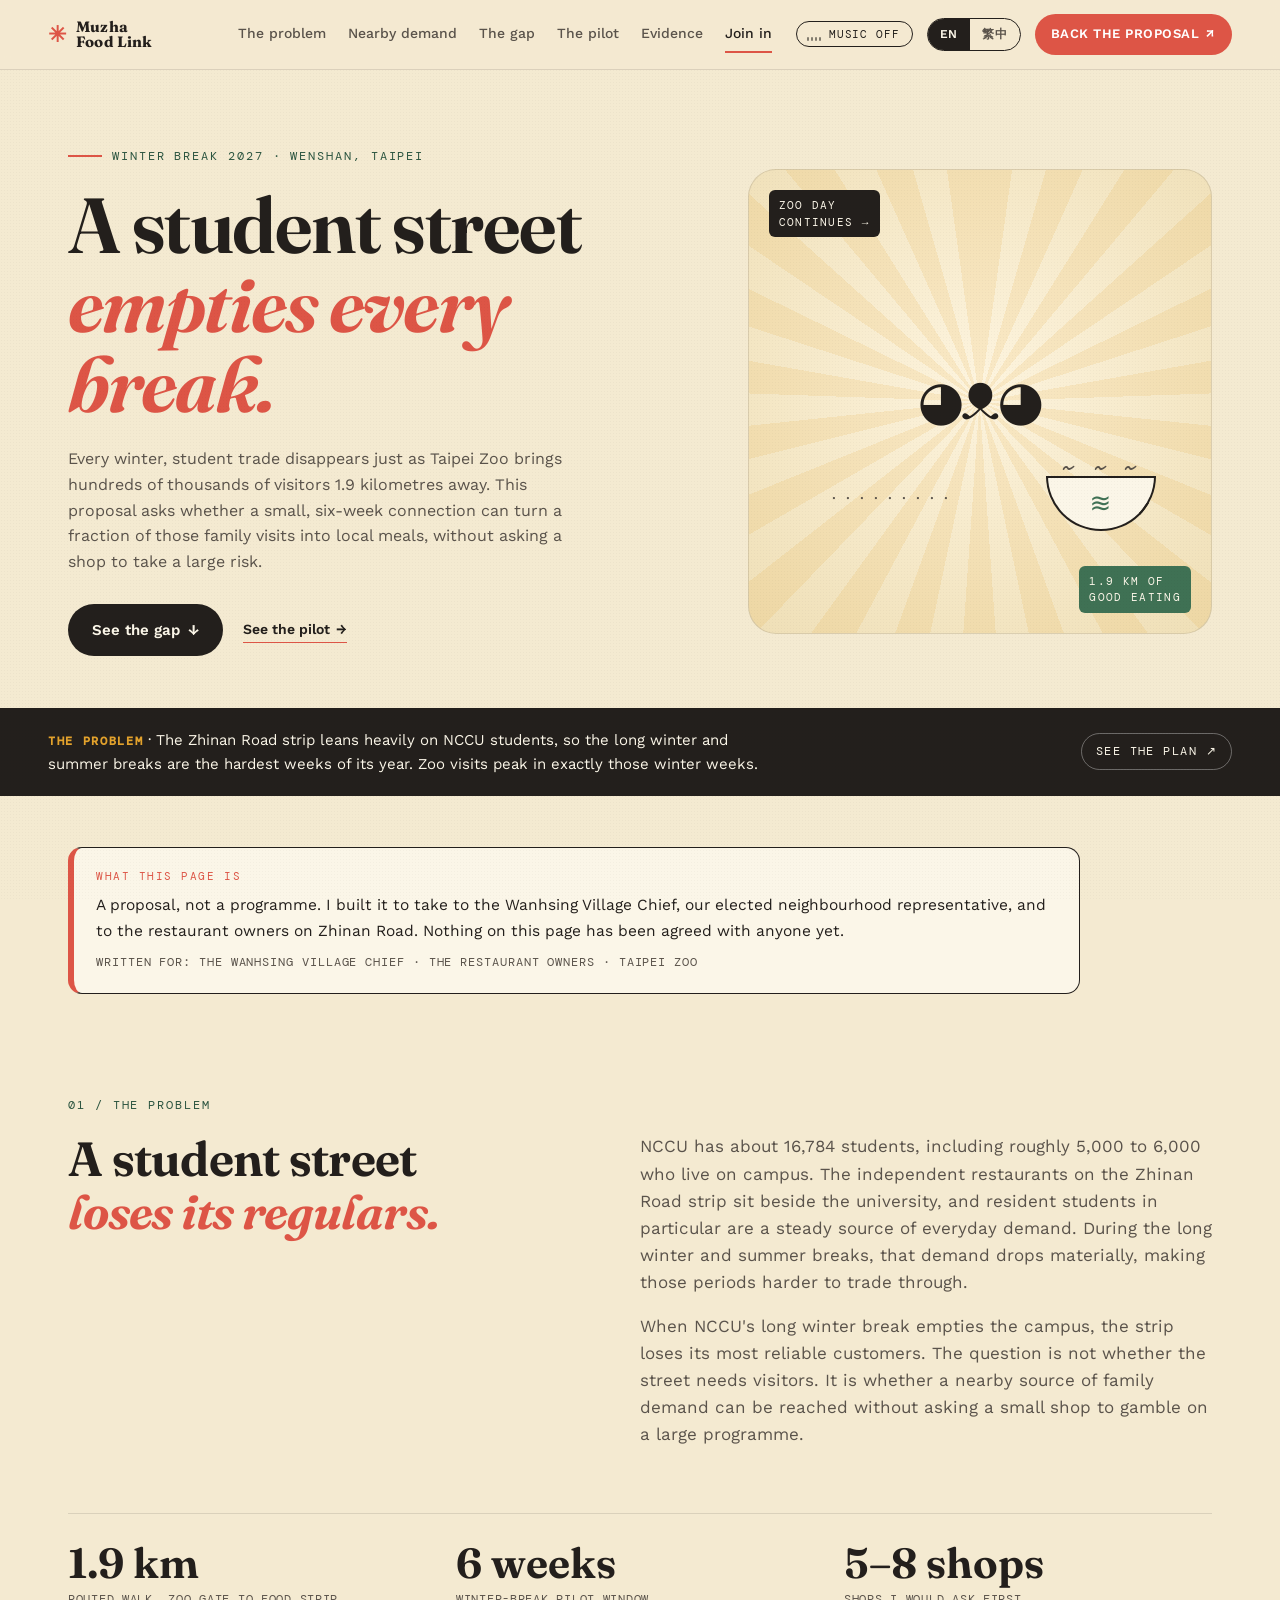
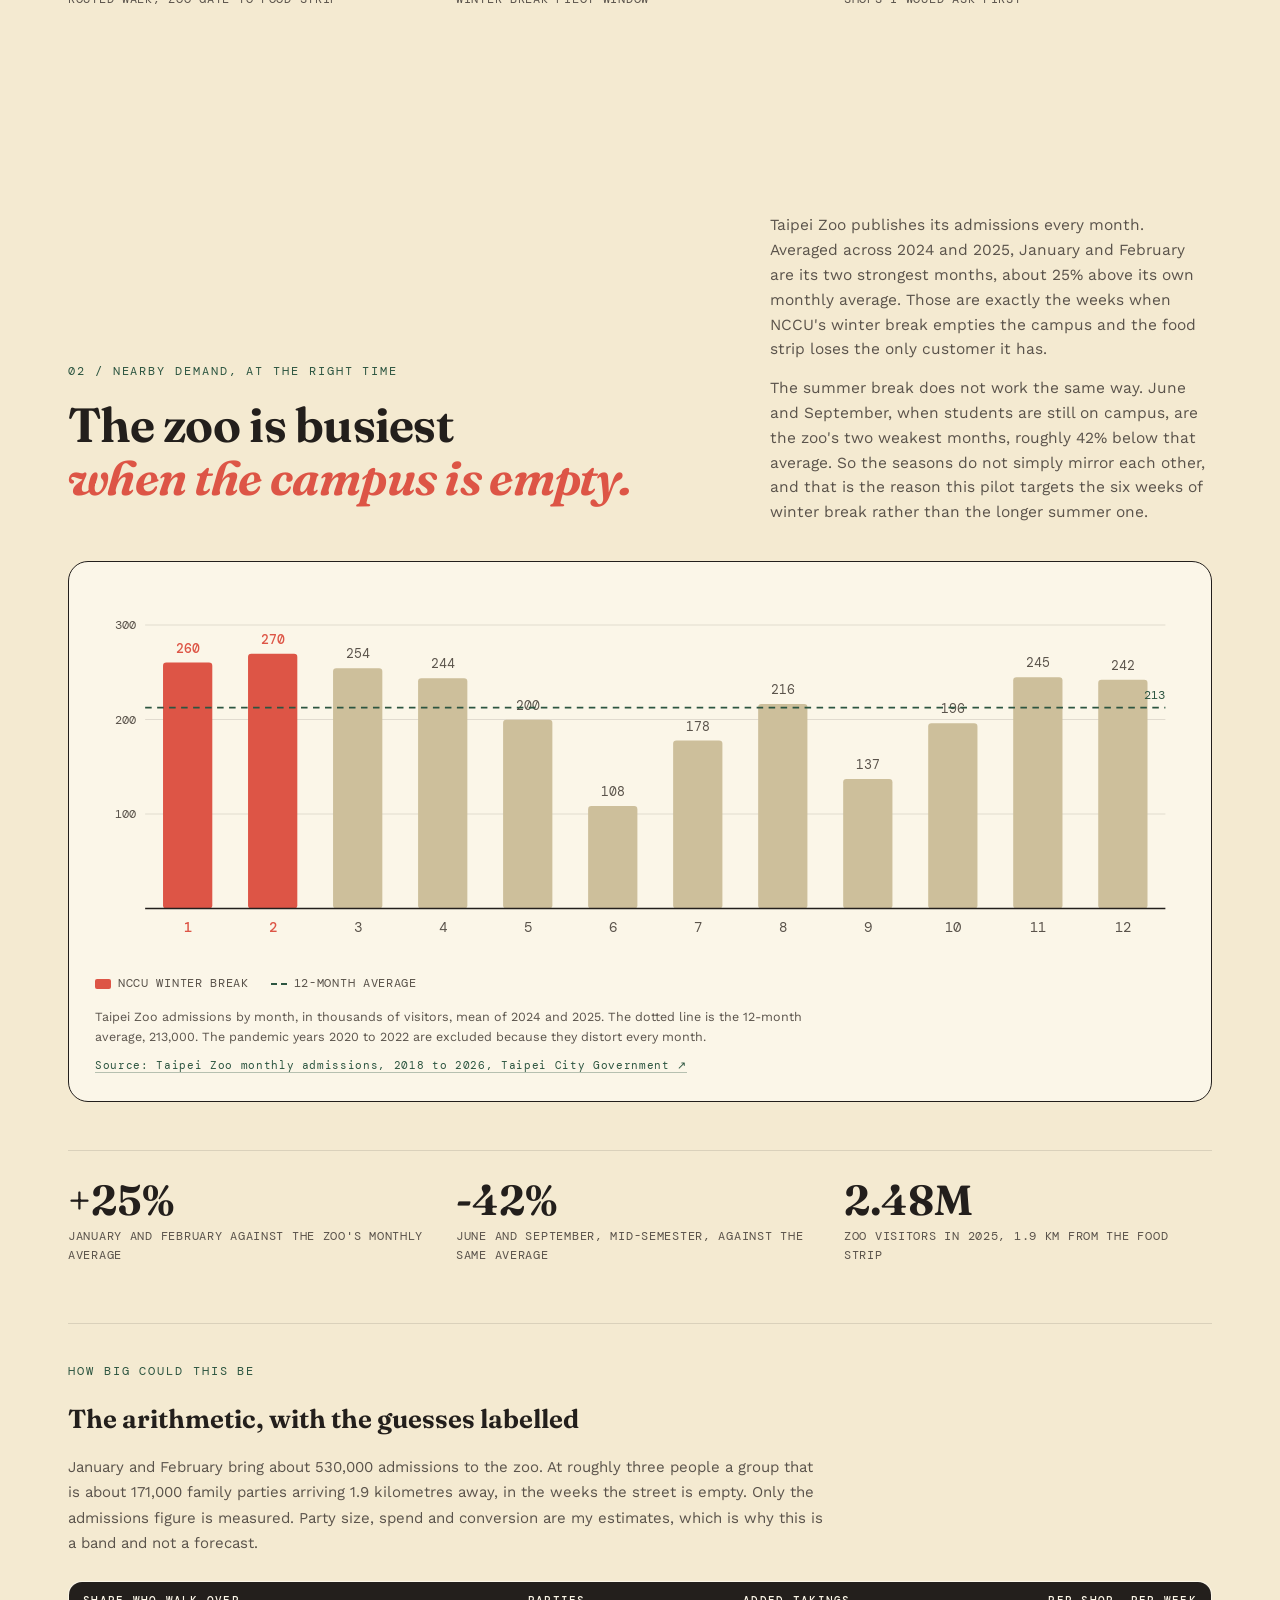
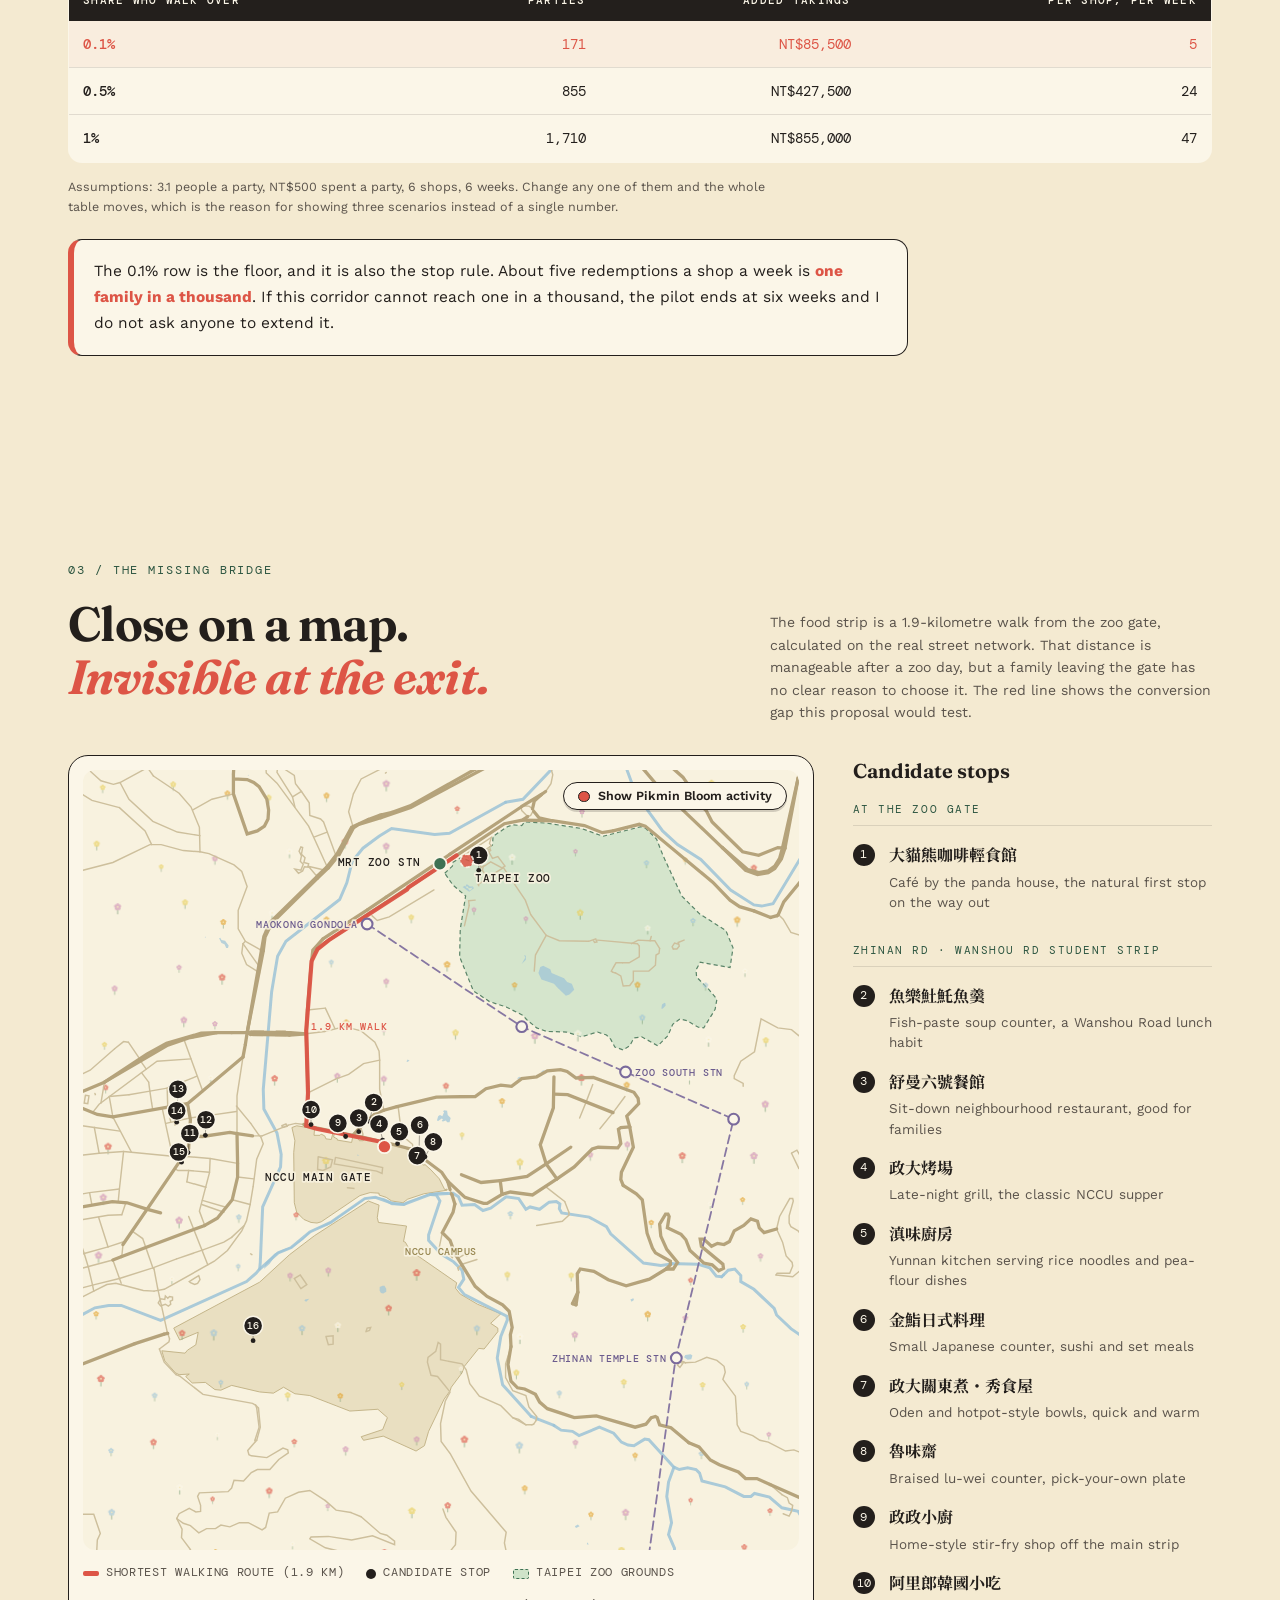
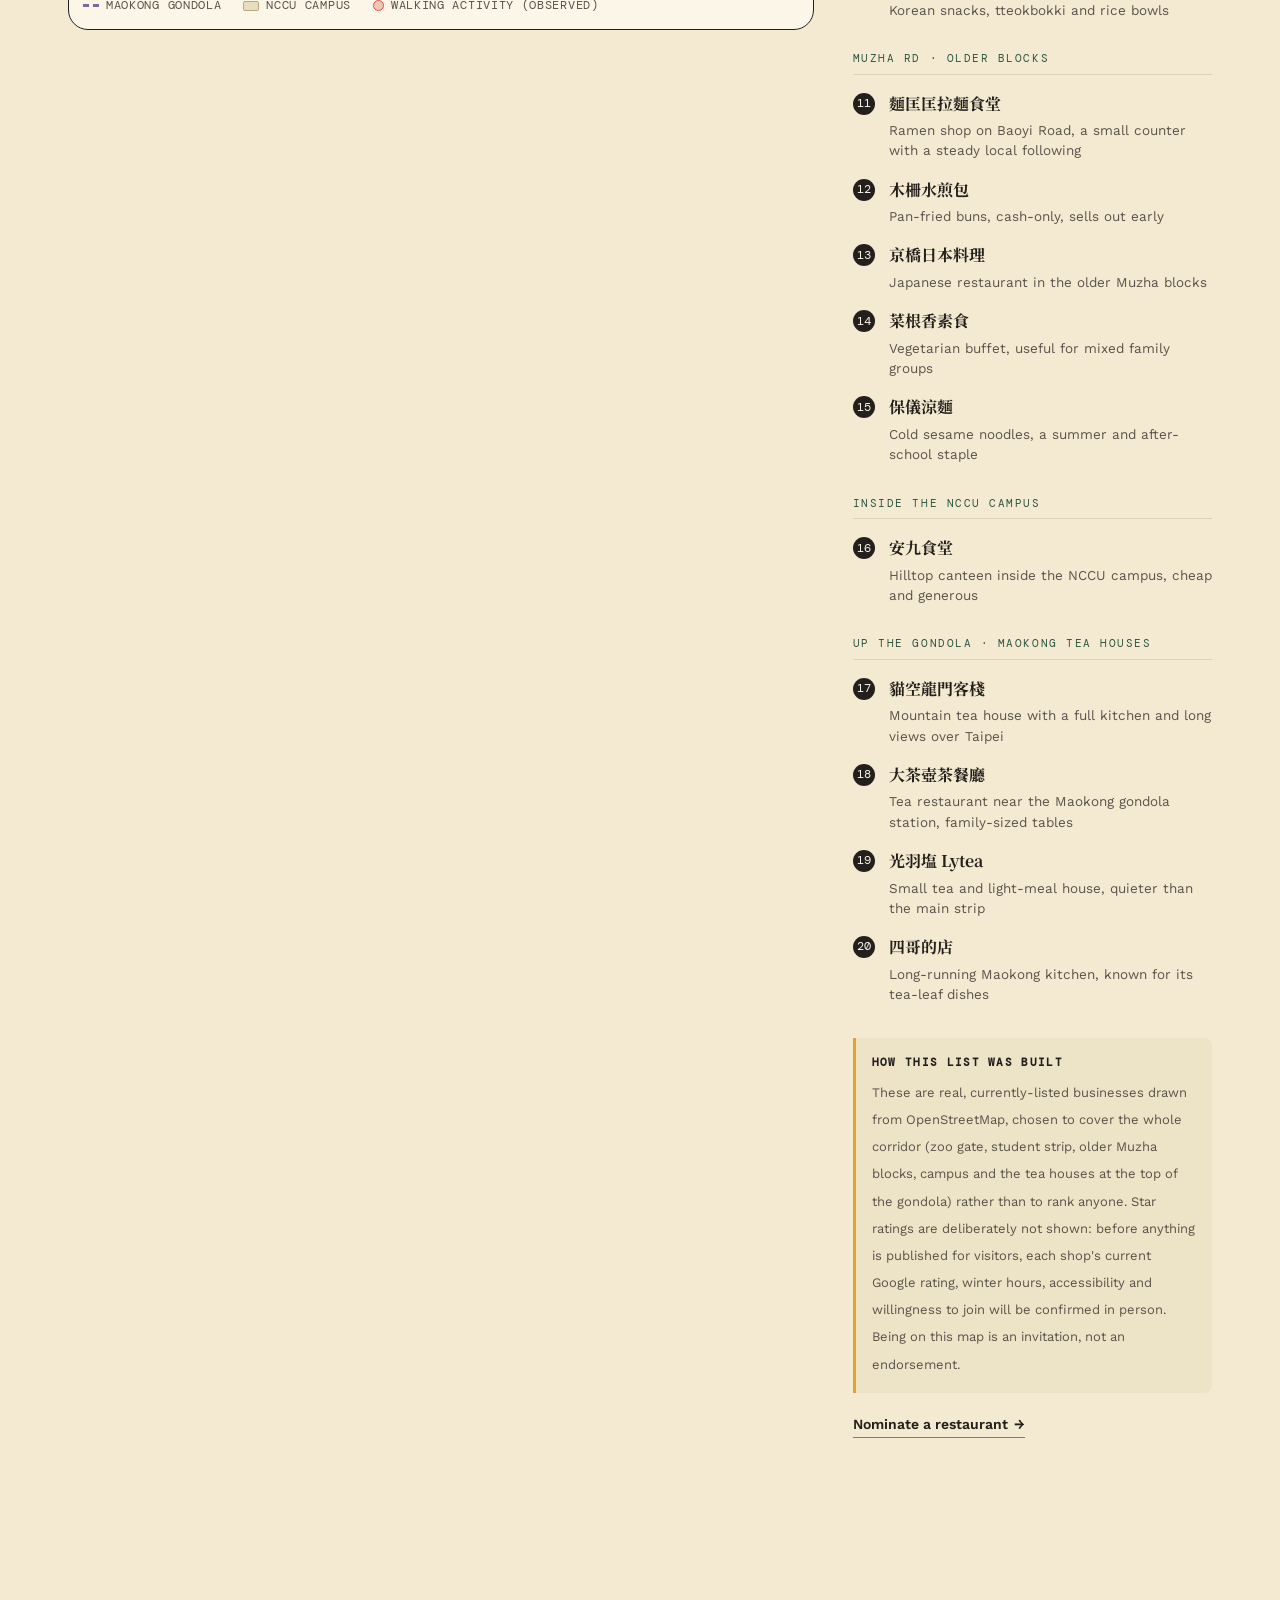
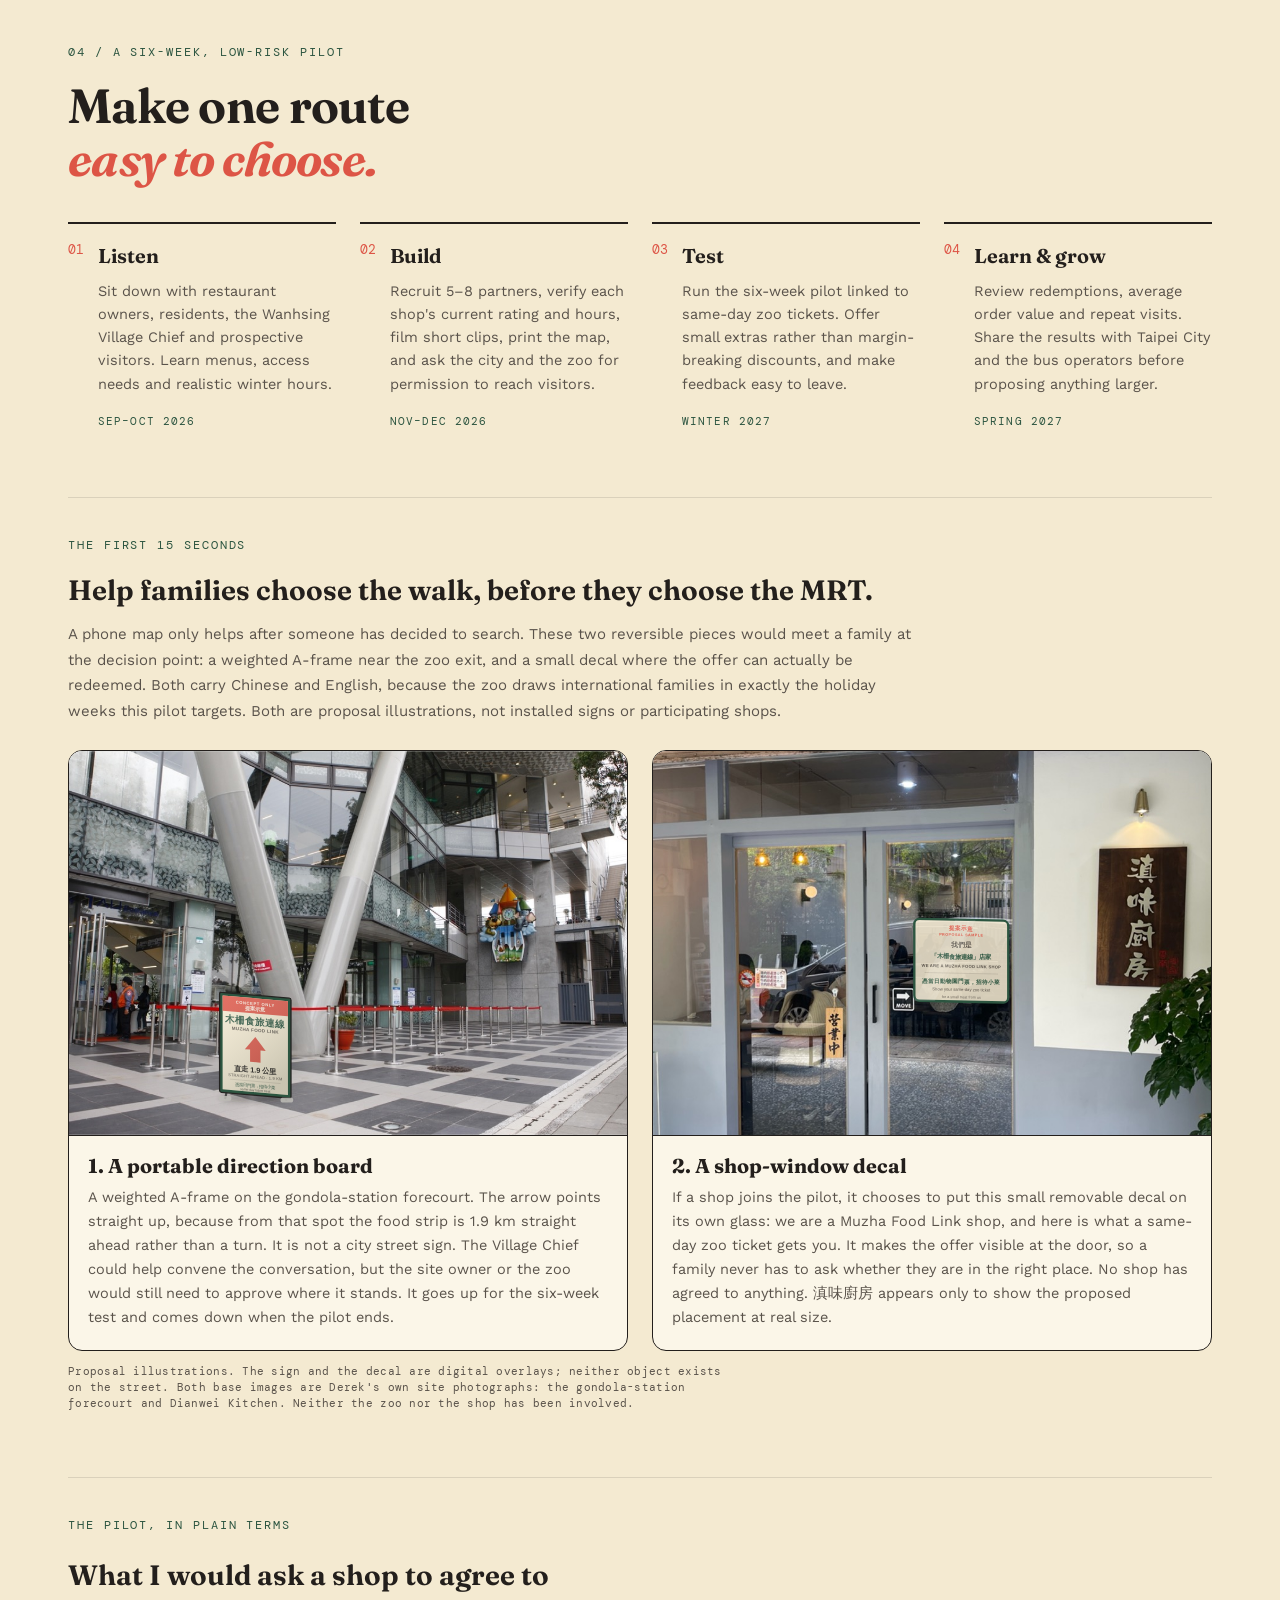
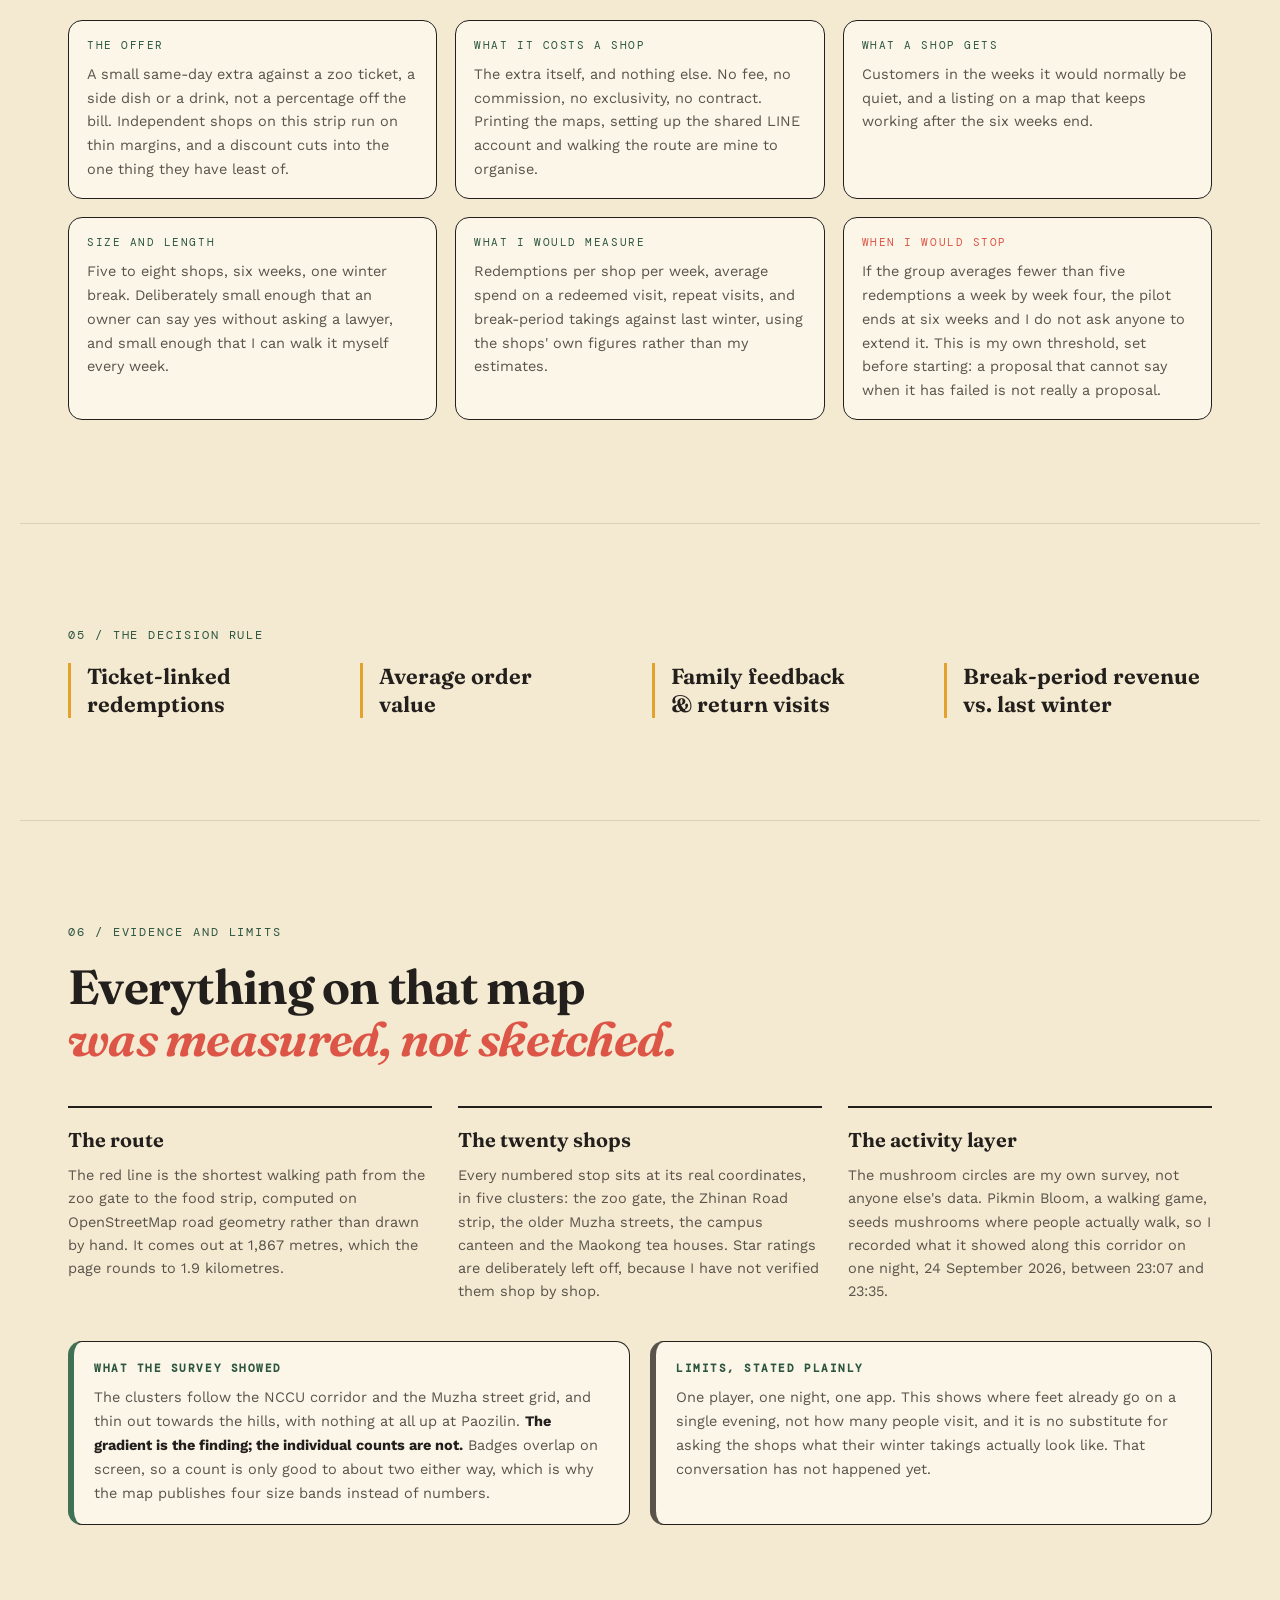
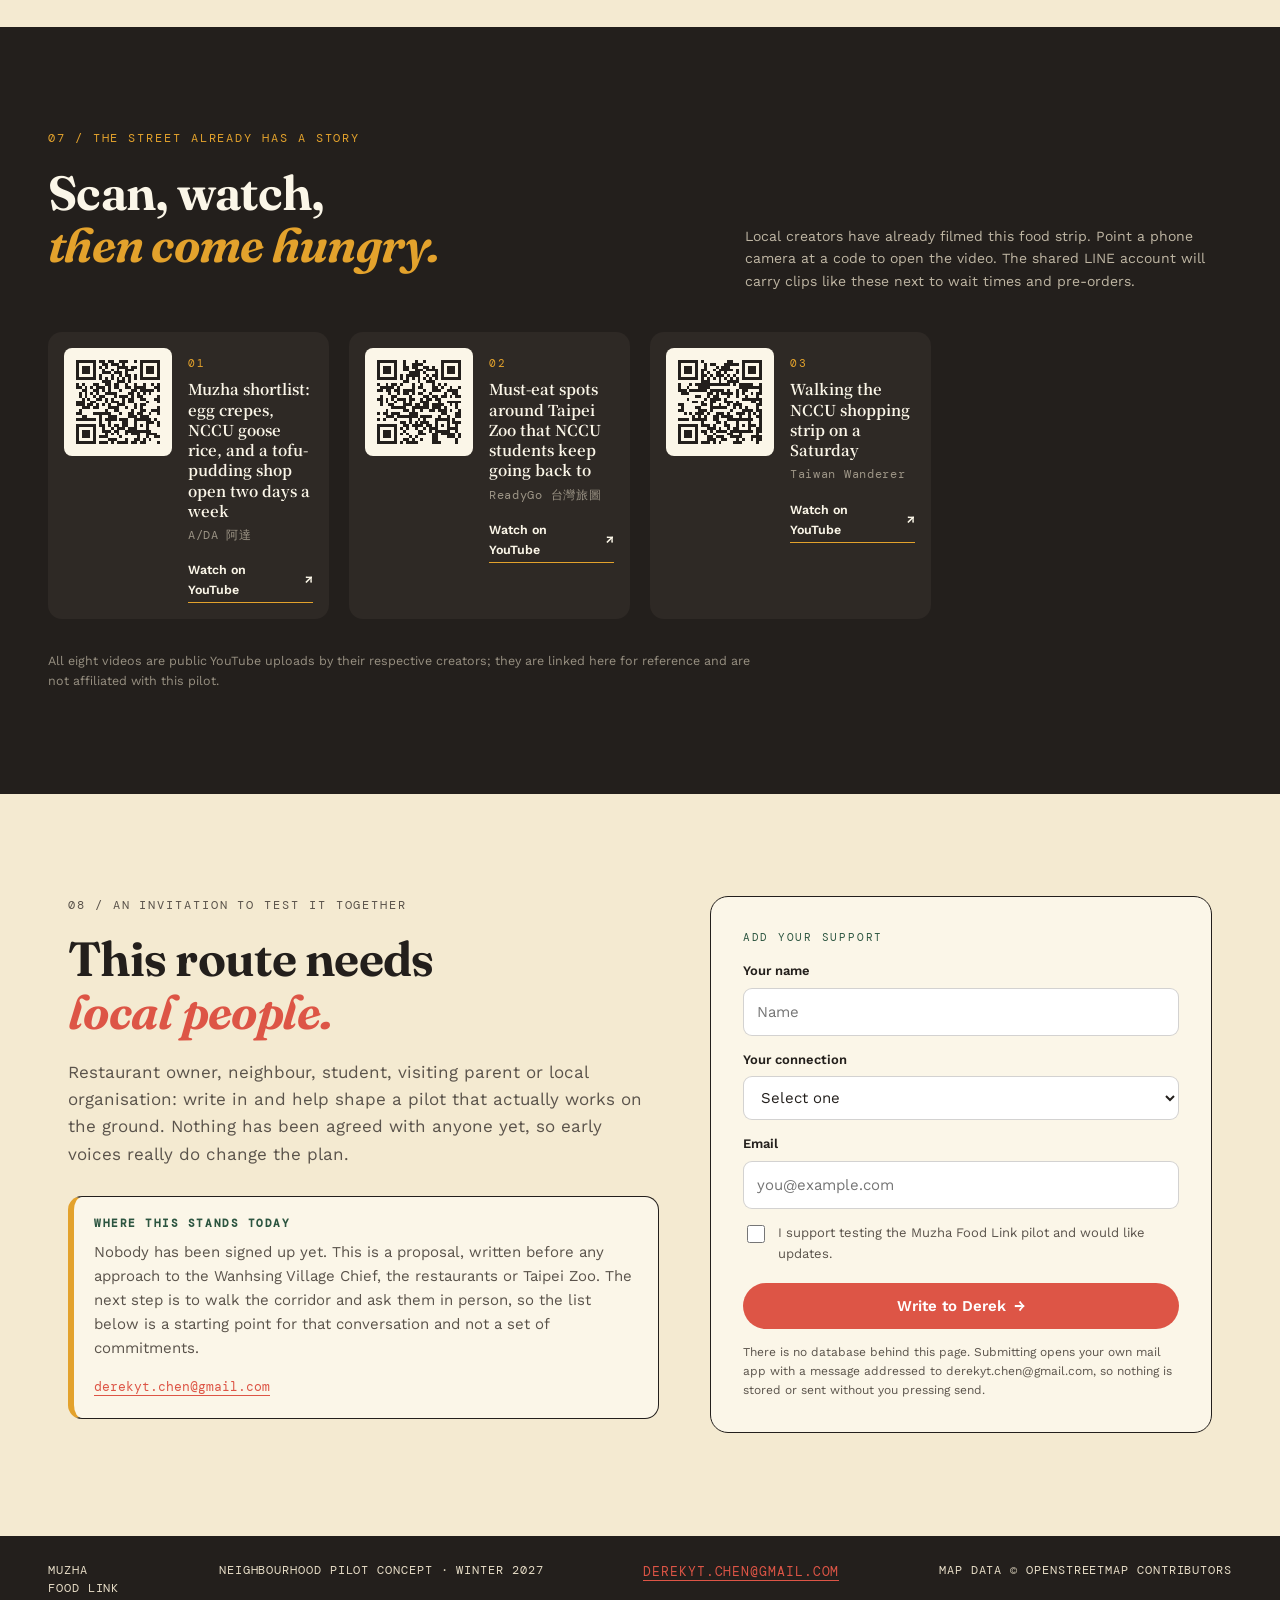
==== commit 8e5e527d: "Add files via upload" ====
--- a/index.html
+++ b/index.html
@@ -8,7 +8,7 @@
   <link rel="preconnect" href="https://fonts.googleapis.com" />
   <link rel="preconnect" href="https://fonts.gstatic.com" crossorigin />
   <link href="https://fonts.googleapis.com/css2?family=DM+Mono:wght@400;500&family=Fraunces:opsz,wght@9..144,500;9..144,650;9..144,700&family=Nanum+Pen+Script&family=Noto+Serif+TC:wght@500;700&family=Work+Sans:wght@400;500;600;700&display=swap" rel="stylesheet" />
-  <link rel="stylesheet" href="styles.css?v=20" />
+  <link rel="stylesheet" href="styles.css?v=21" />
 </head>
 <body>
   <div class="grain" aria-hidden="true"></div>
--- a/styles.css
+++ b/styles.css
@@ -124,8 +124,9 @@
 .map-viewport{overflow:auto;scroll-behavior:smooth;border-radius:12px;background:#f8f2df}
 .food-map{display:block;width:100%;height:auto;background:#f8f2df;border-radius:12px}
 @media (min-width:1041px){
-  .map-canvas{position:sticky;top:18px}
-  .map-viewport{max-height:calc(100vh - 170px)}
+  /* The map follows the list, but must begin below the sticky site header. */
+  .map-canvas{position:sticky;top:84px}
+  .map-viewport{max-height:calc(100vh - 120px)}
 }
 @media (prefers-reduced-motion:reduce){.map-viewport{scroll-behavior:auto}}
 .m-water path{fill:none;stroke:var(--water);stroke-width:5;stroke-linecap:round;opacity:.85}
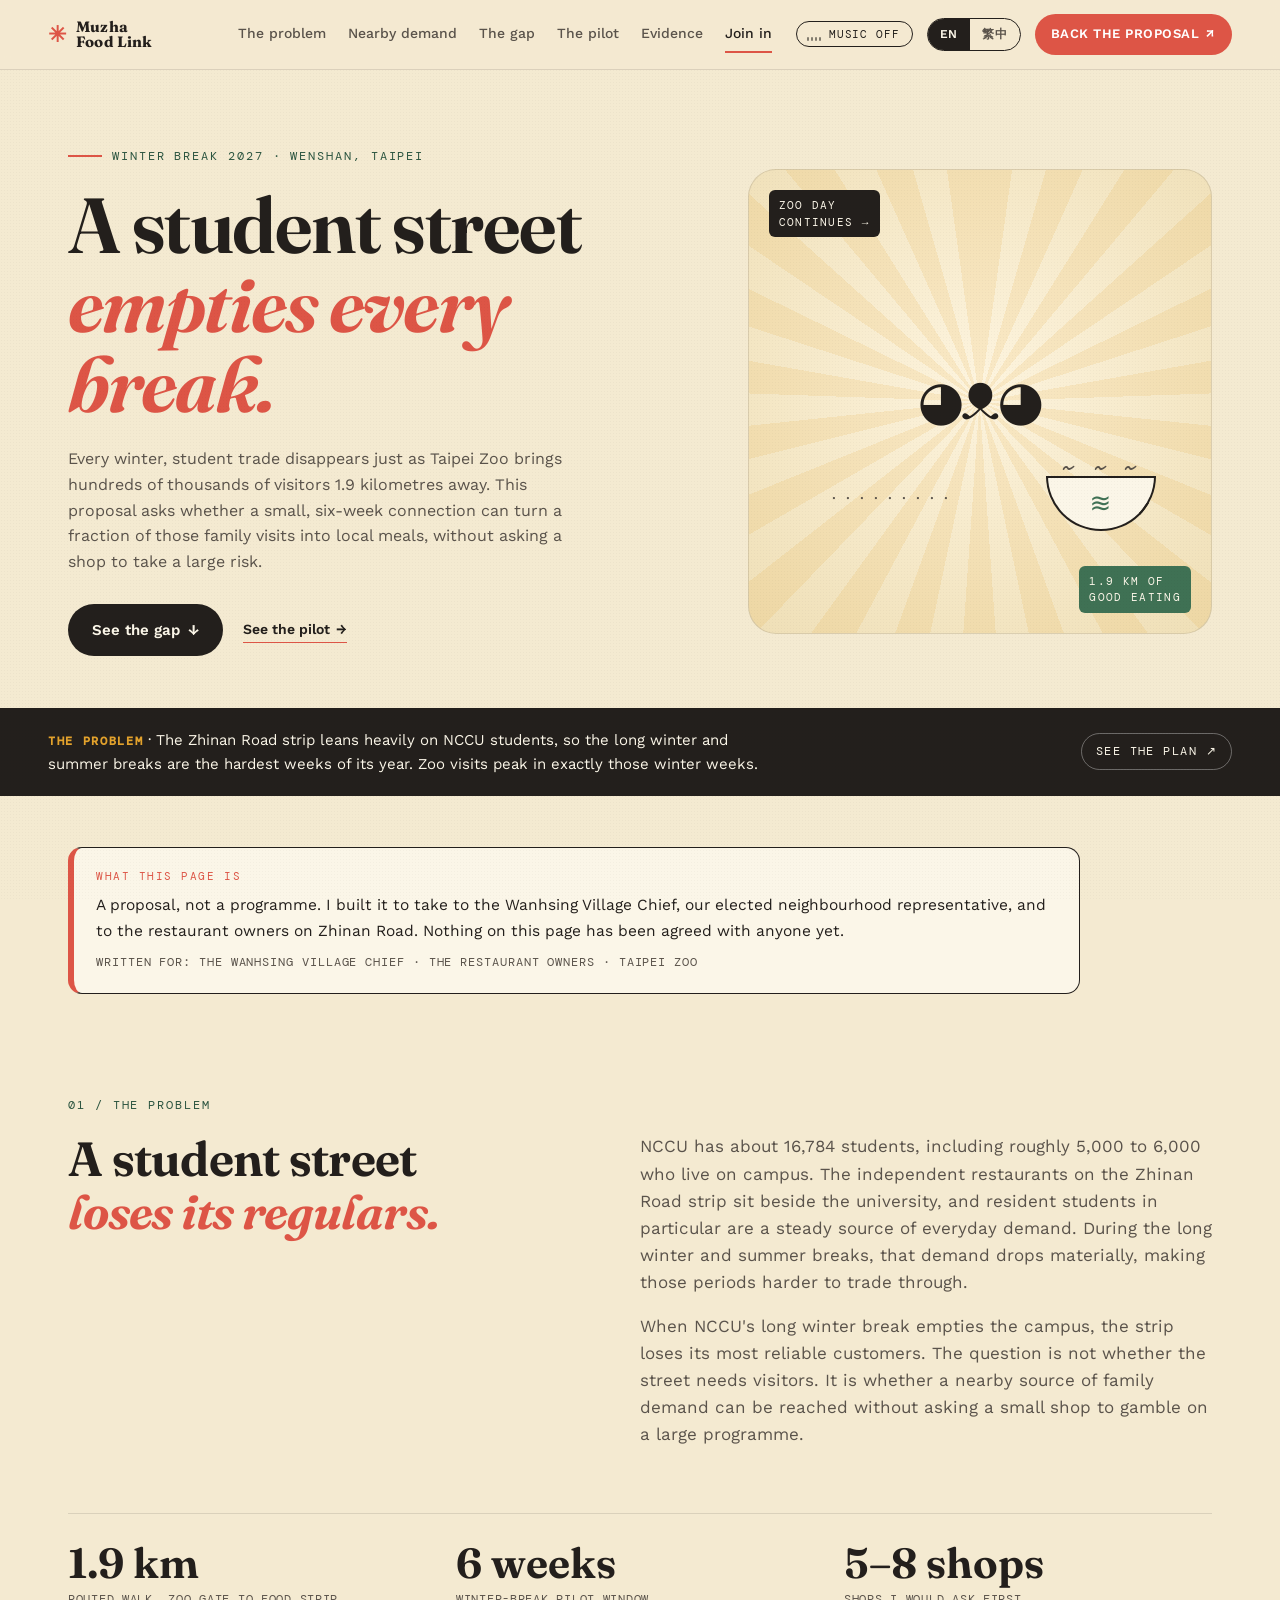
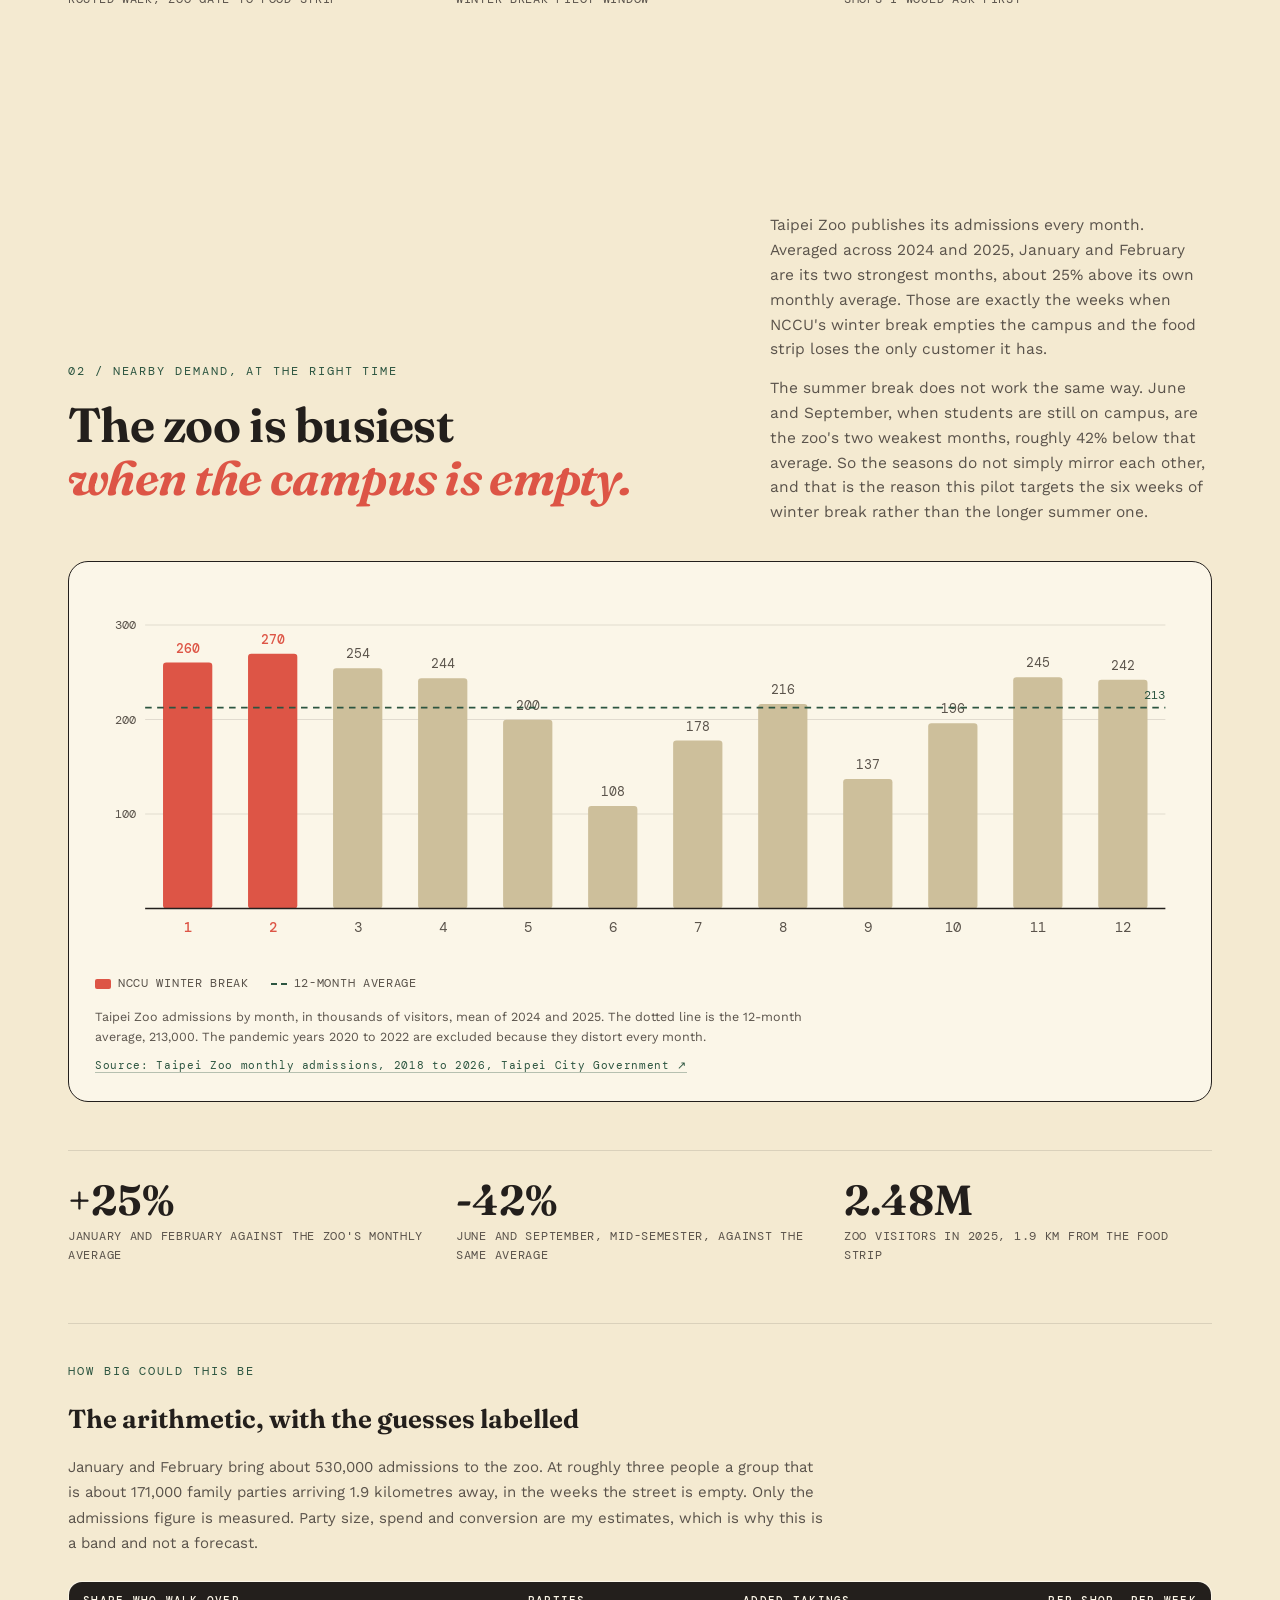
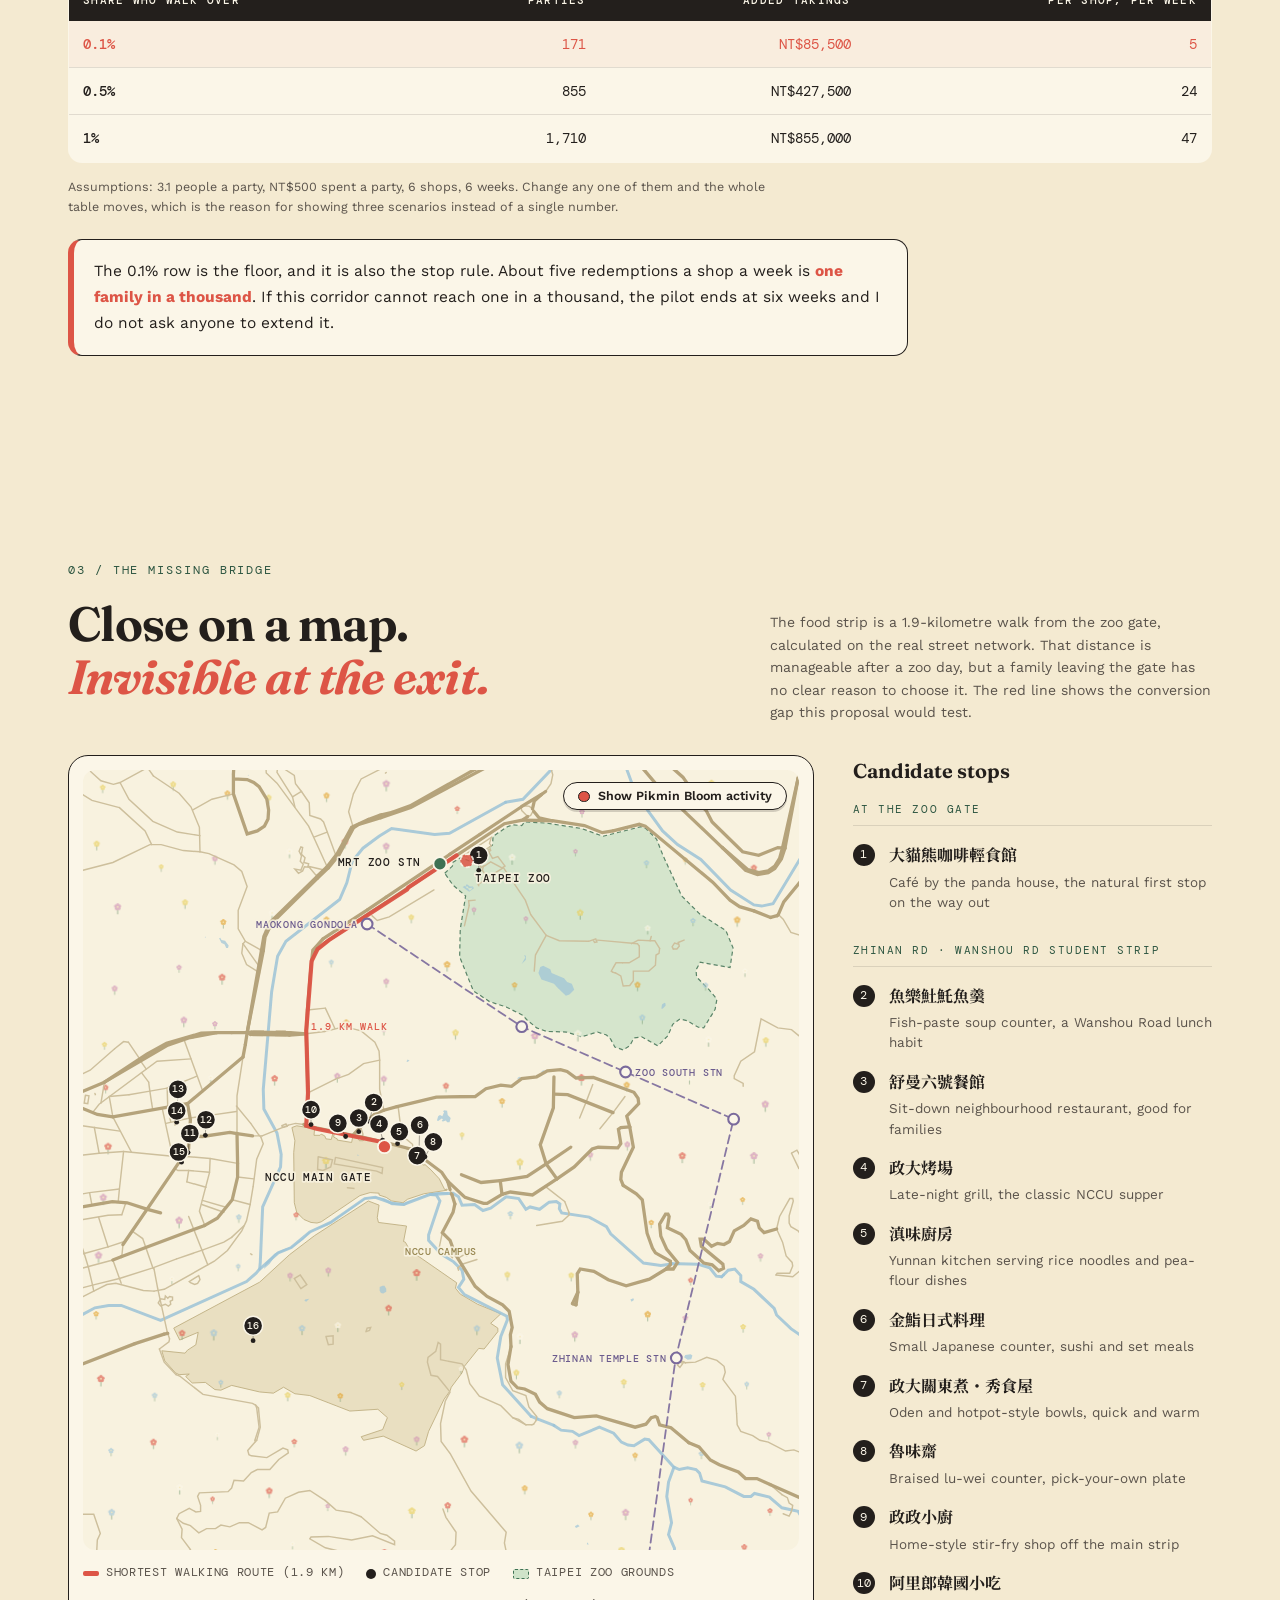
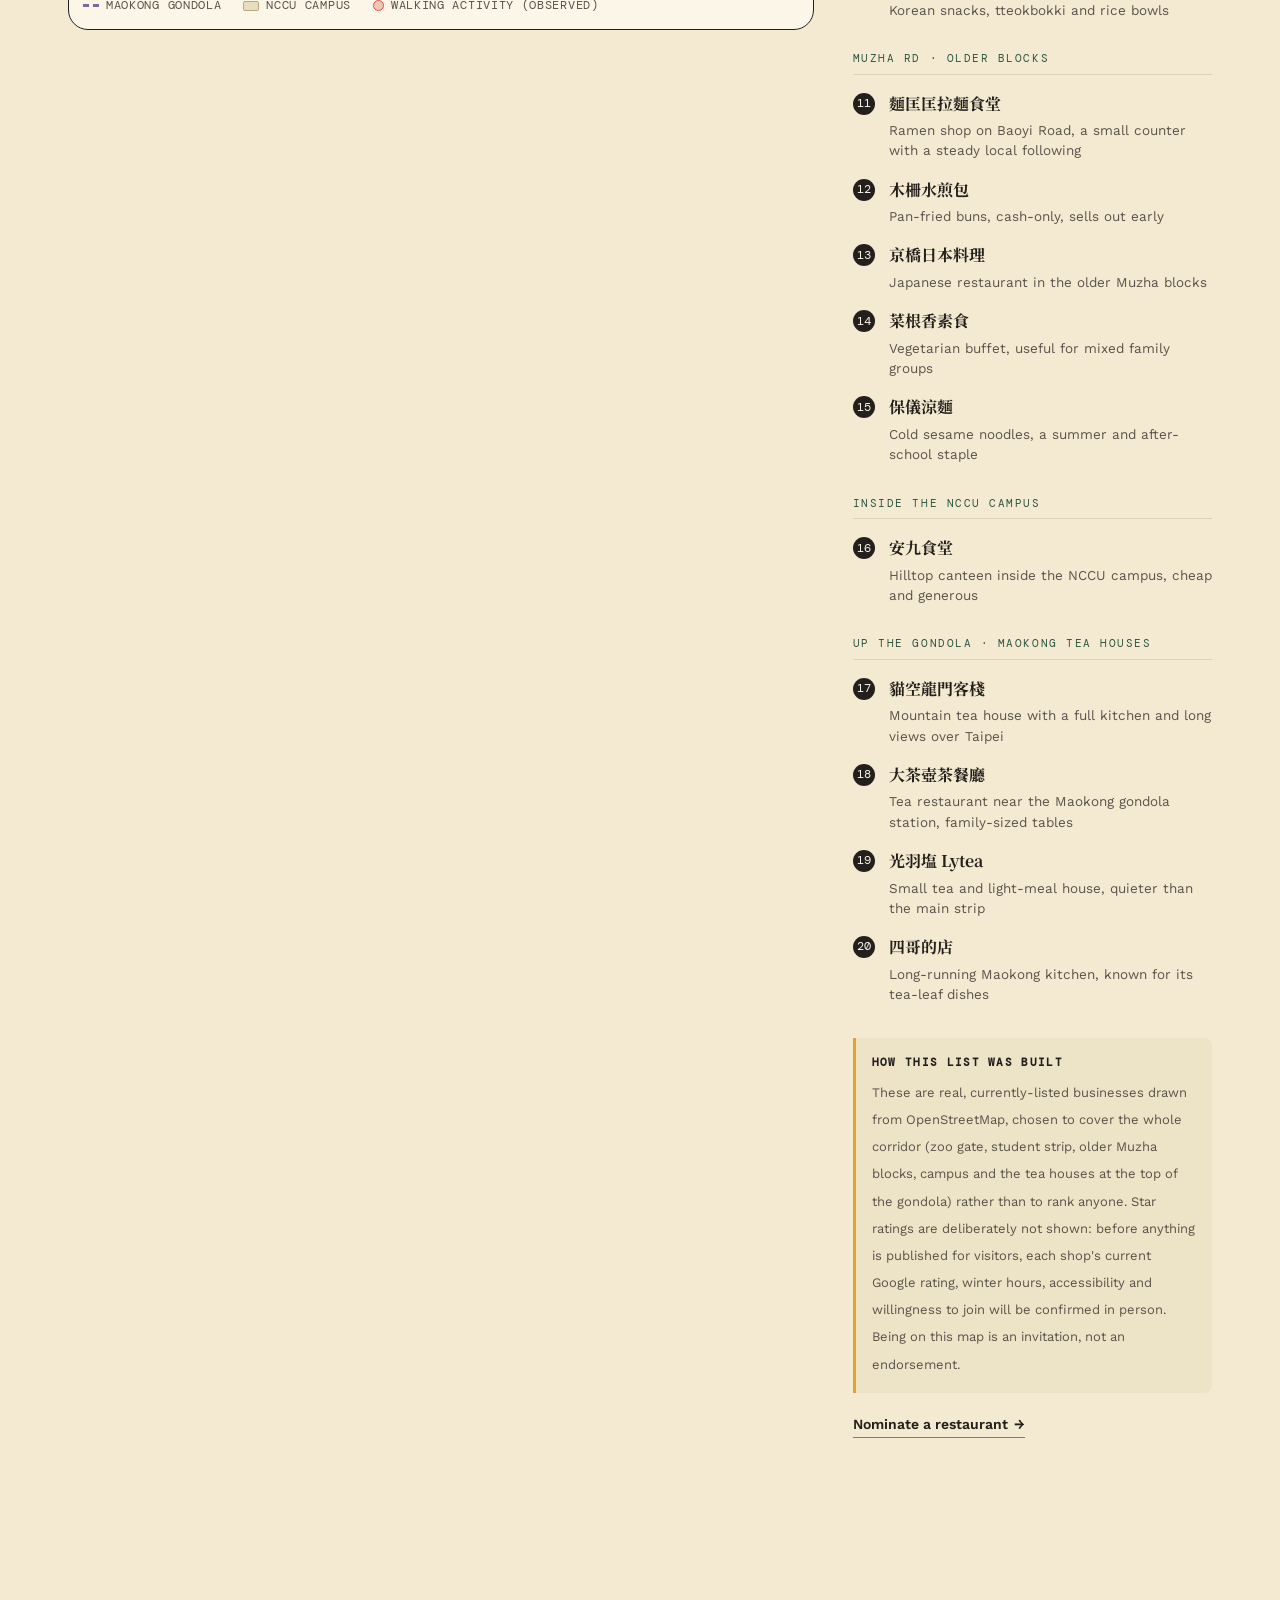
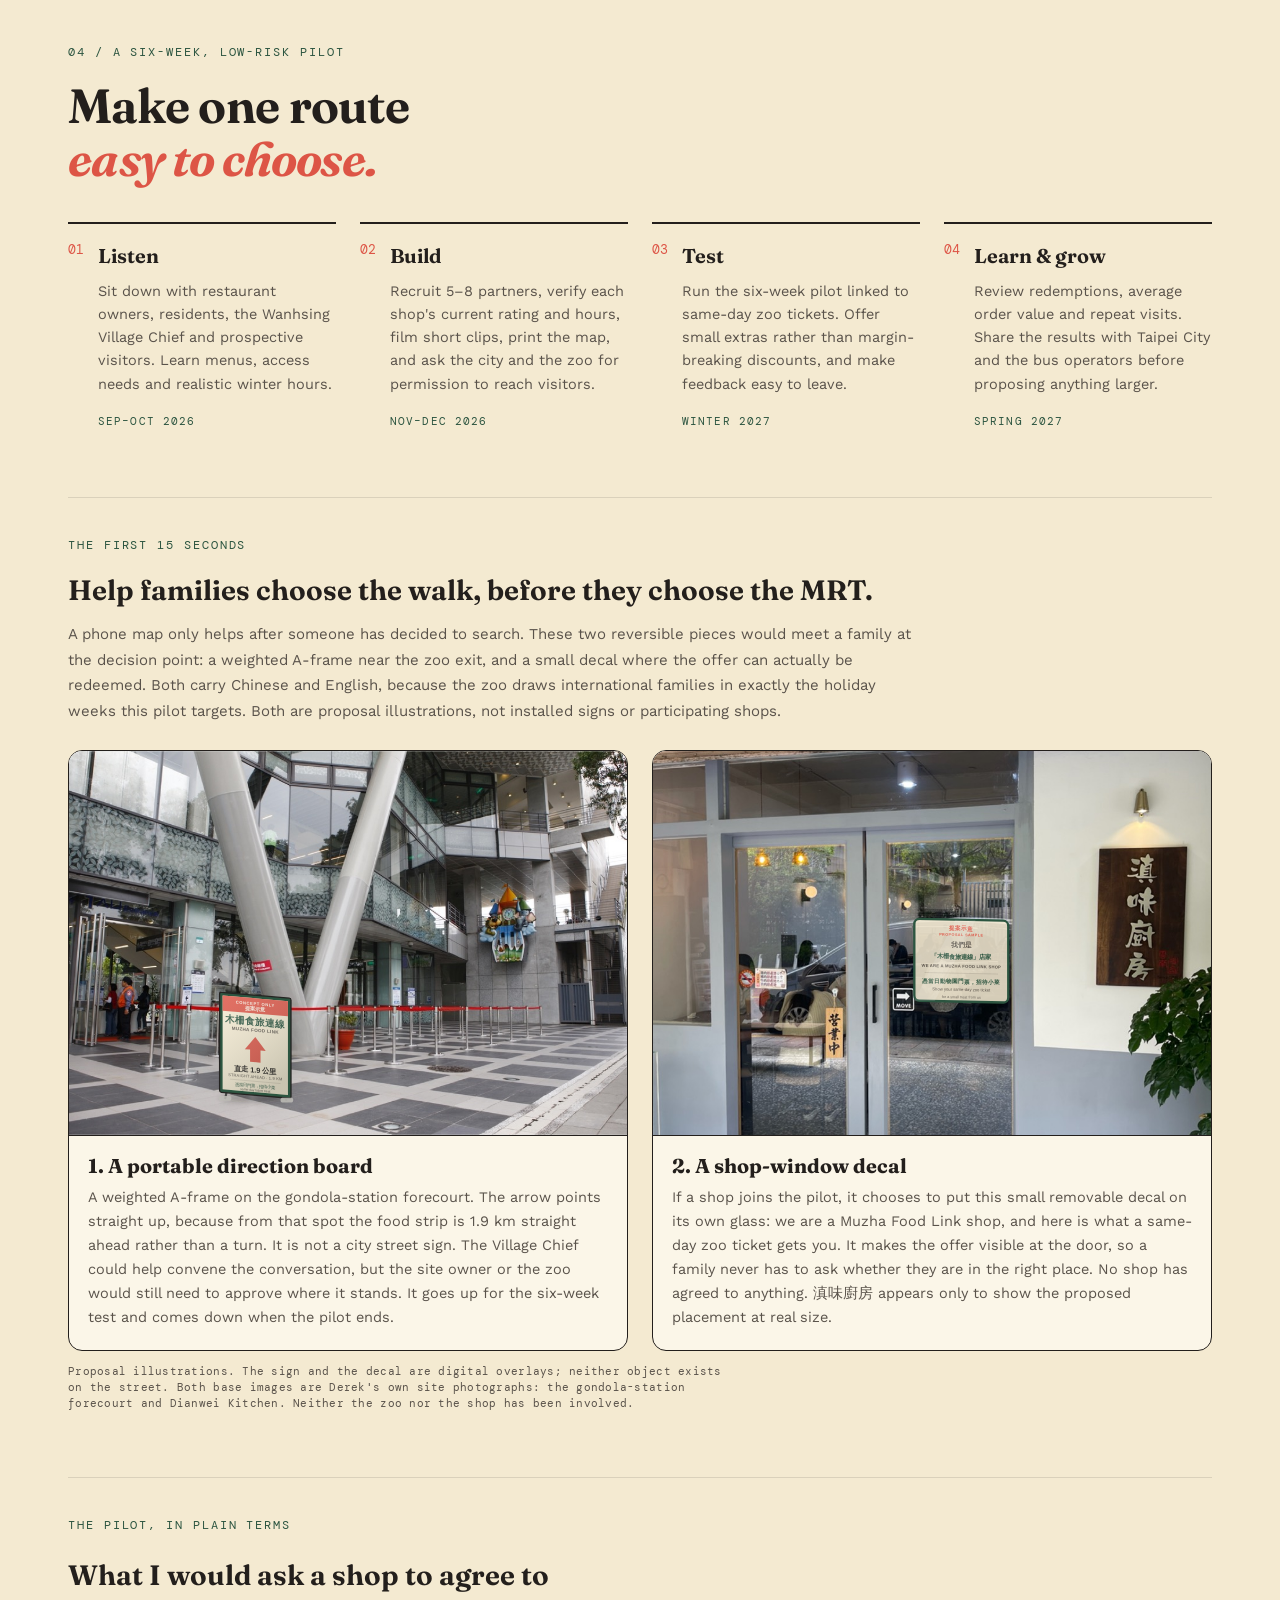
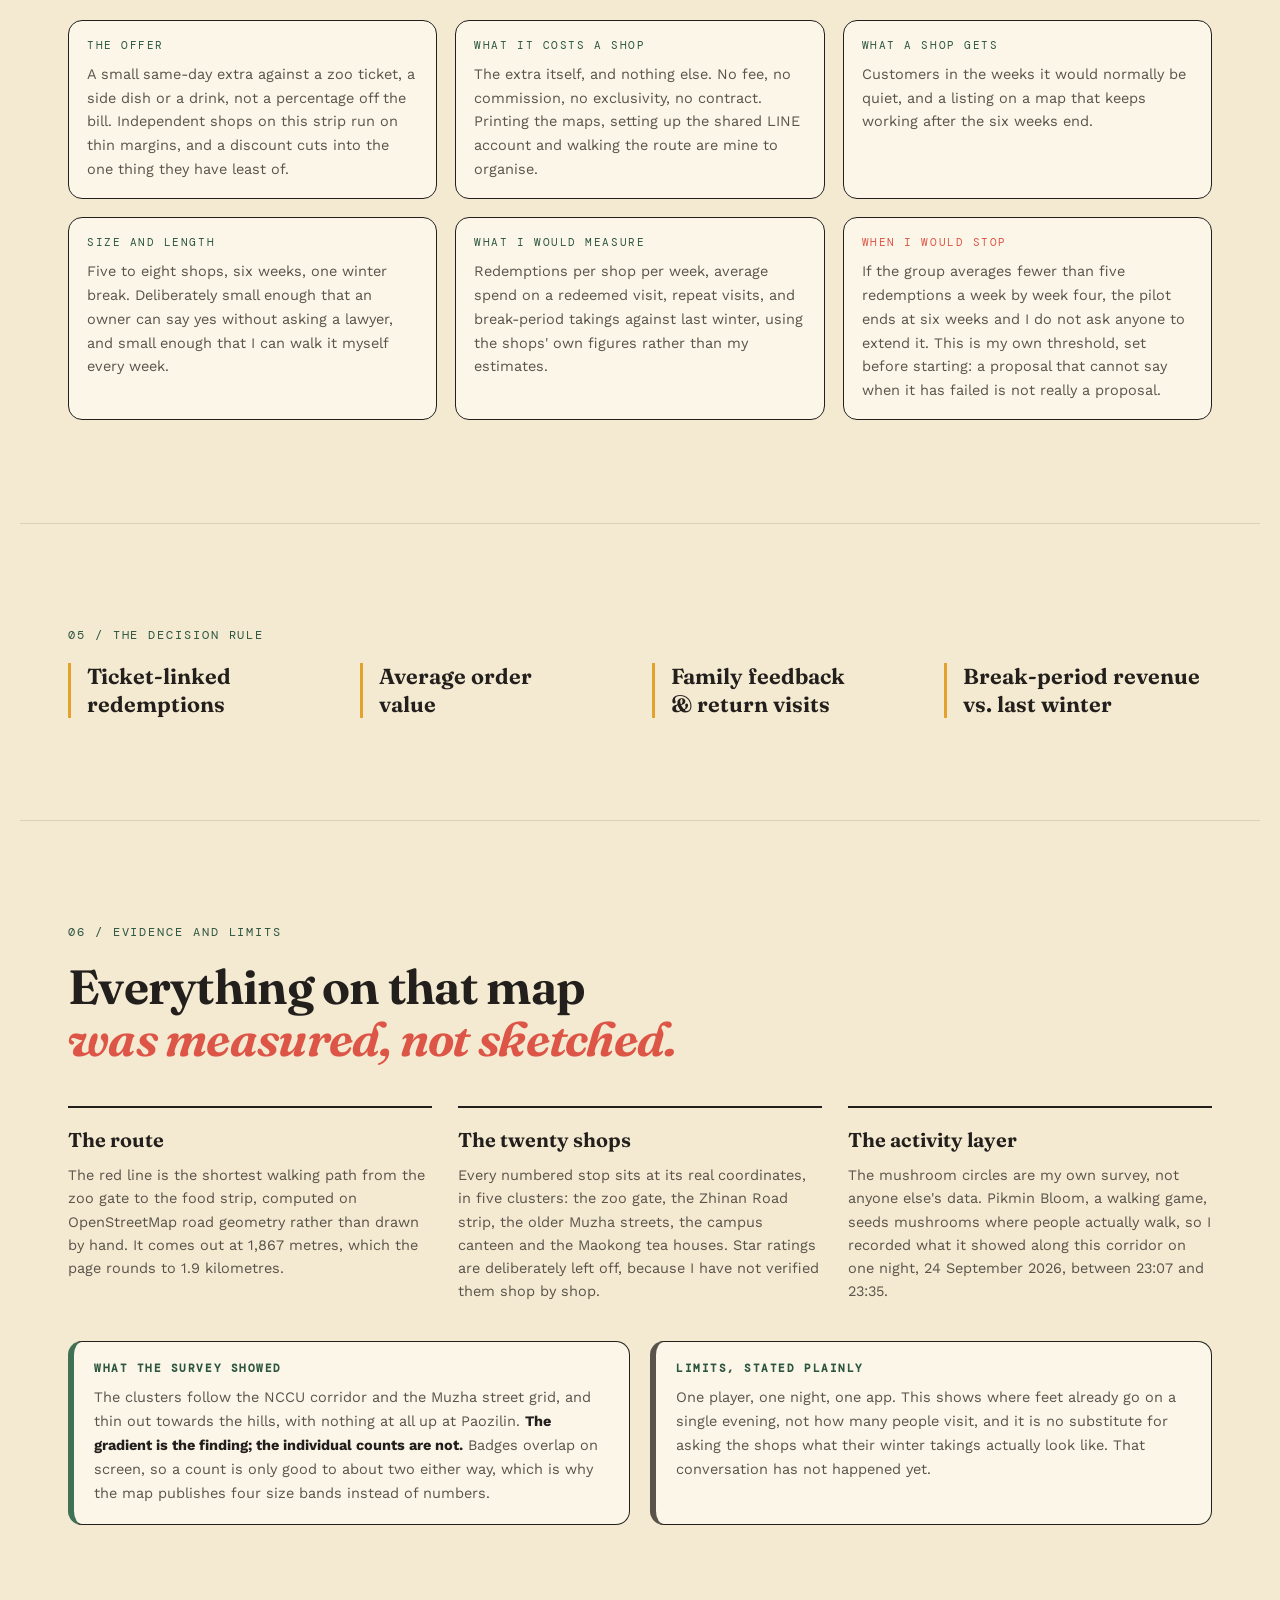
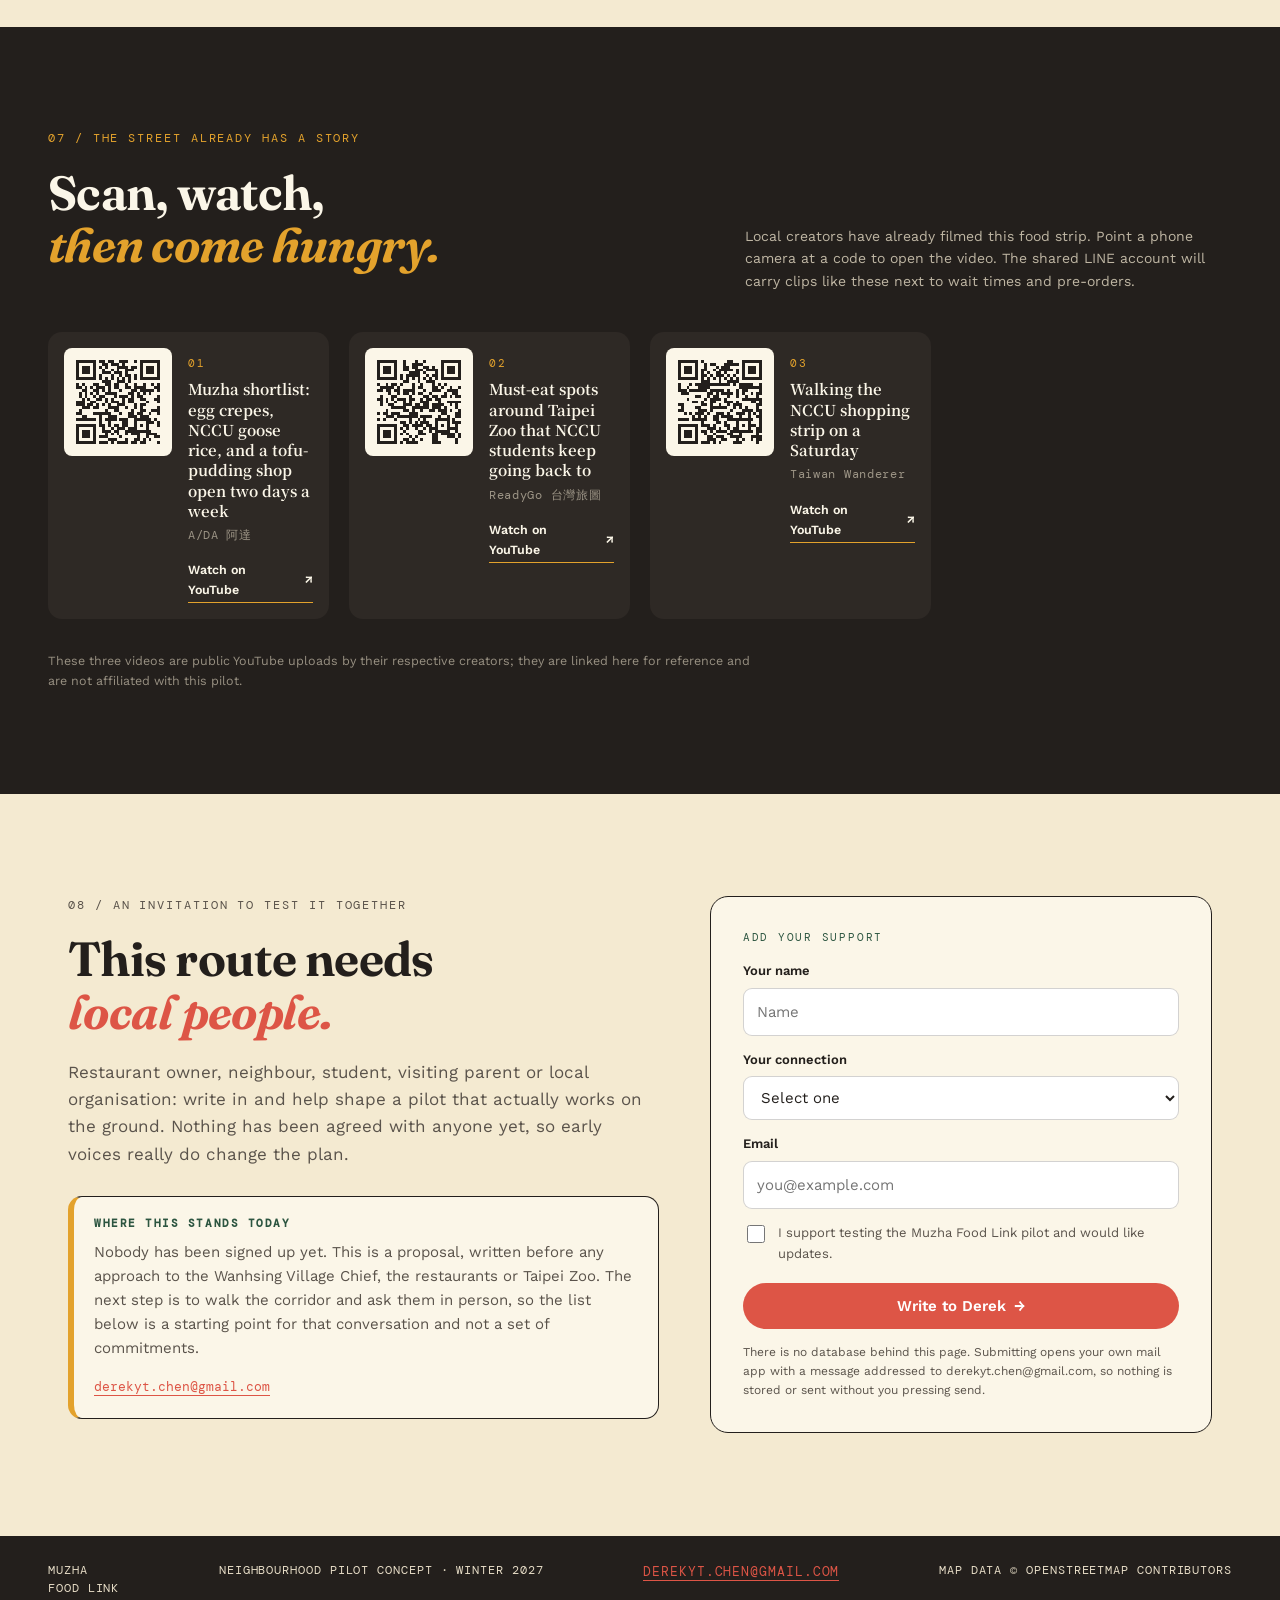
==== commit c9871360: "Add files via upload" ====
--- a/index.html
+++ b/index.html
@@ -417,7 +417,7 @@
     <span><a class="mail-link" href="mailto:derekyt.chen@gmail.com?subject=Muzha%20Food%20Link">derekyt.chen@gmail.com</a></span>
     <span data-i18n="footer.src"></span>
   </footer>
-  <script src="i18n.js?v=19"></script>
+  <script src="i18n.js?v=20"></script>
   <script src="ambient.js?v=9"></script>
   <script src="script.js?v=12"></script>
 </body>
